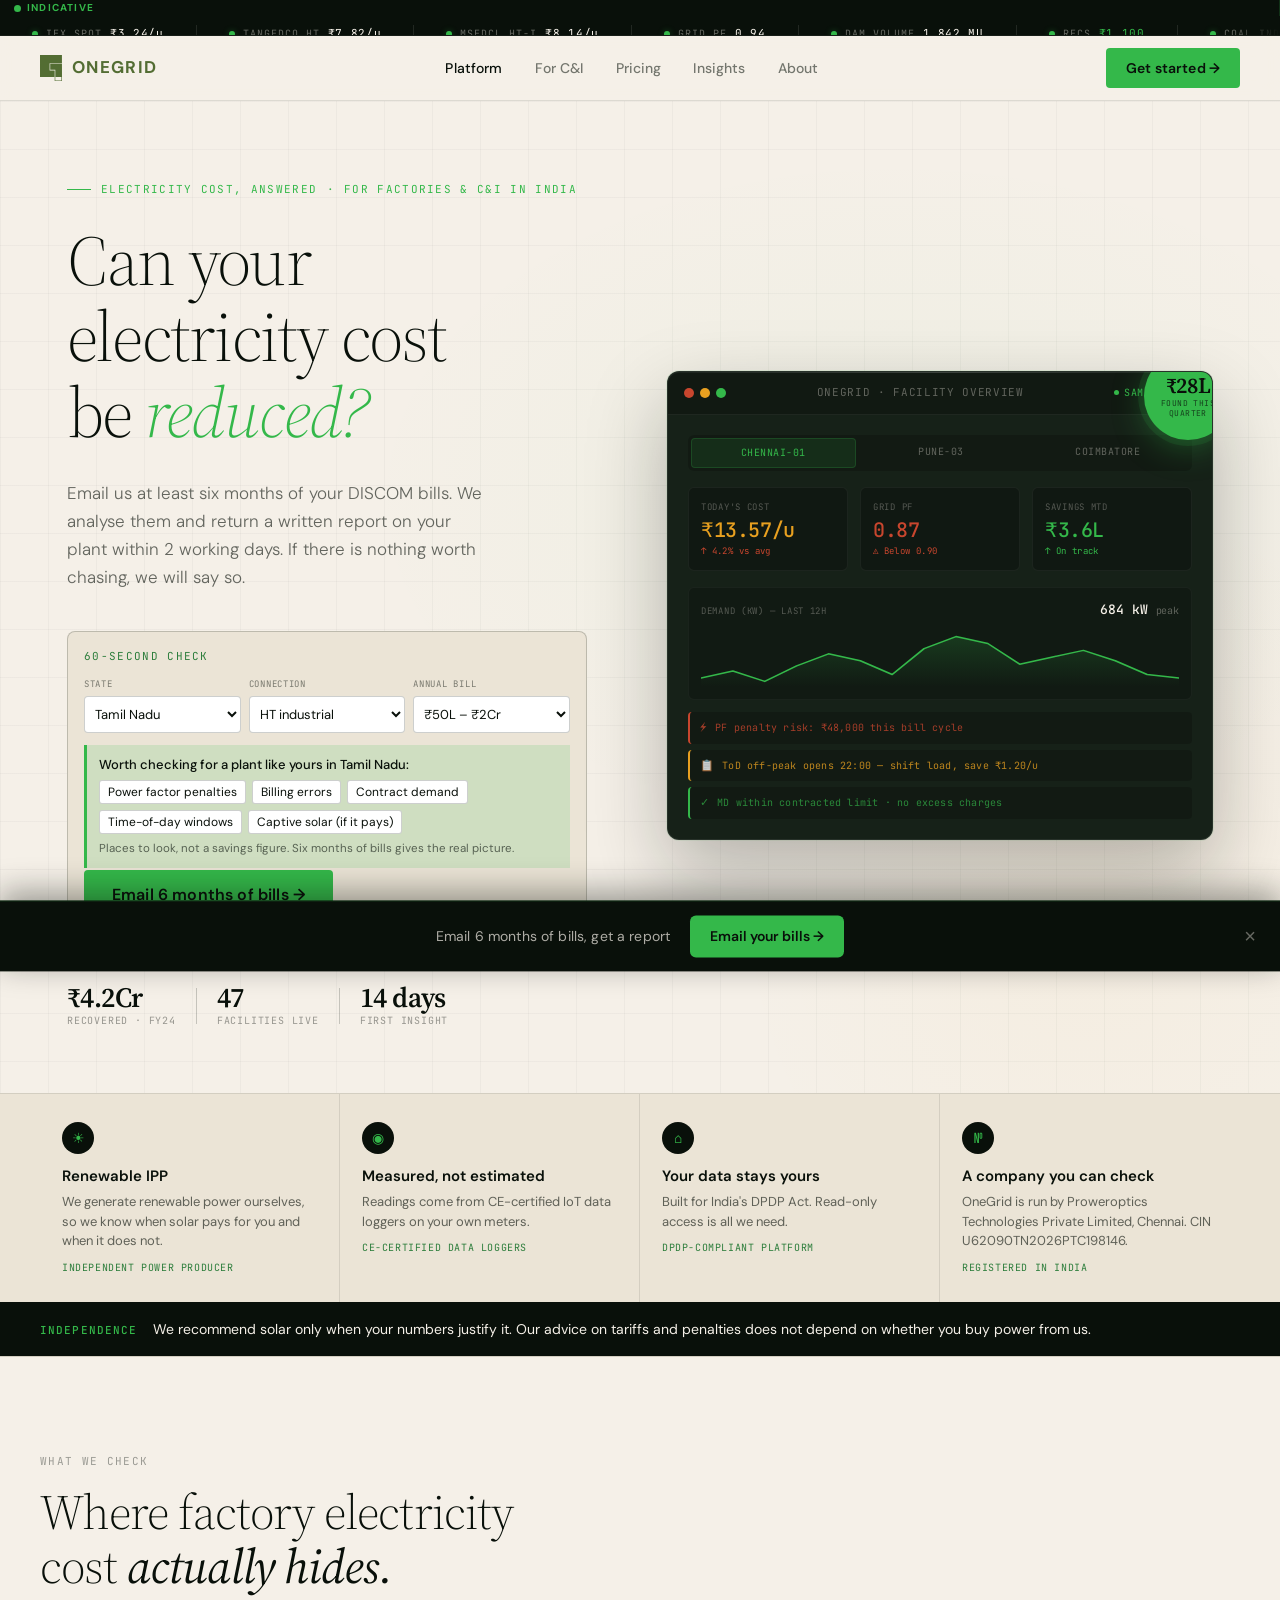
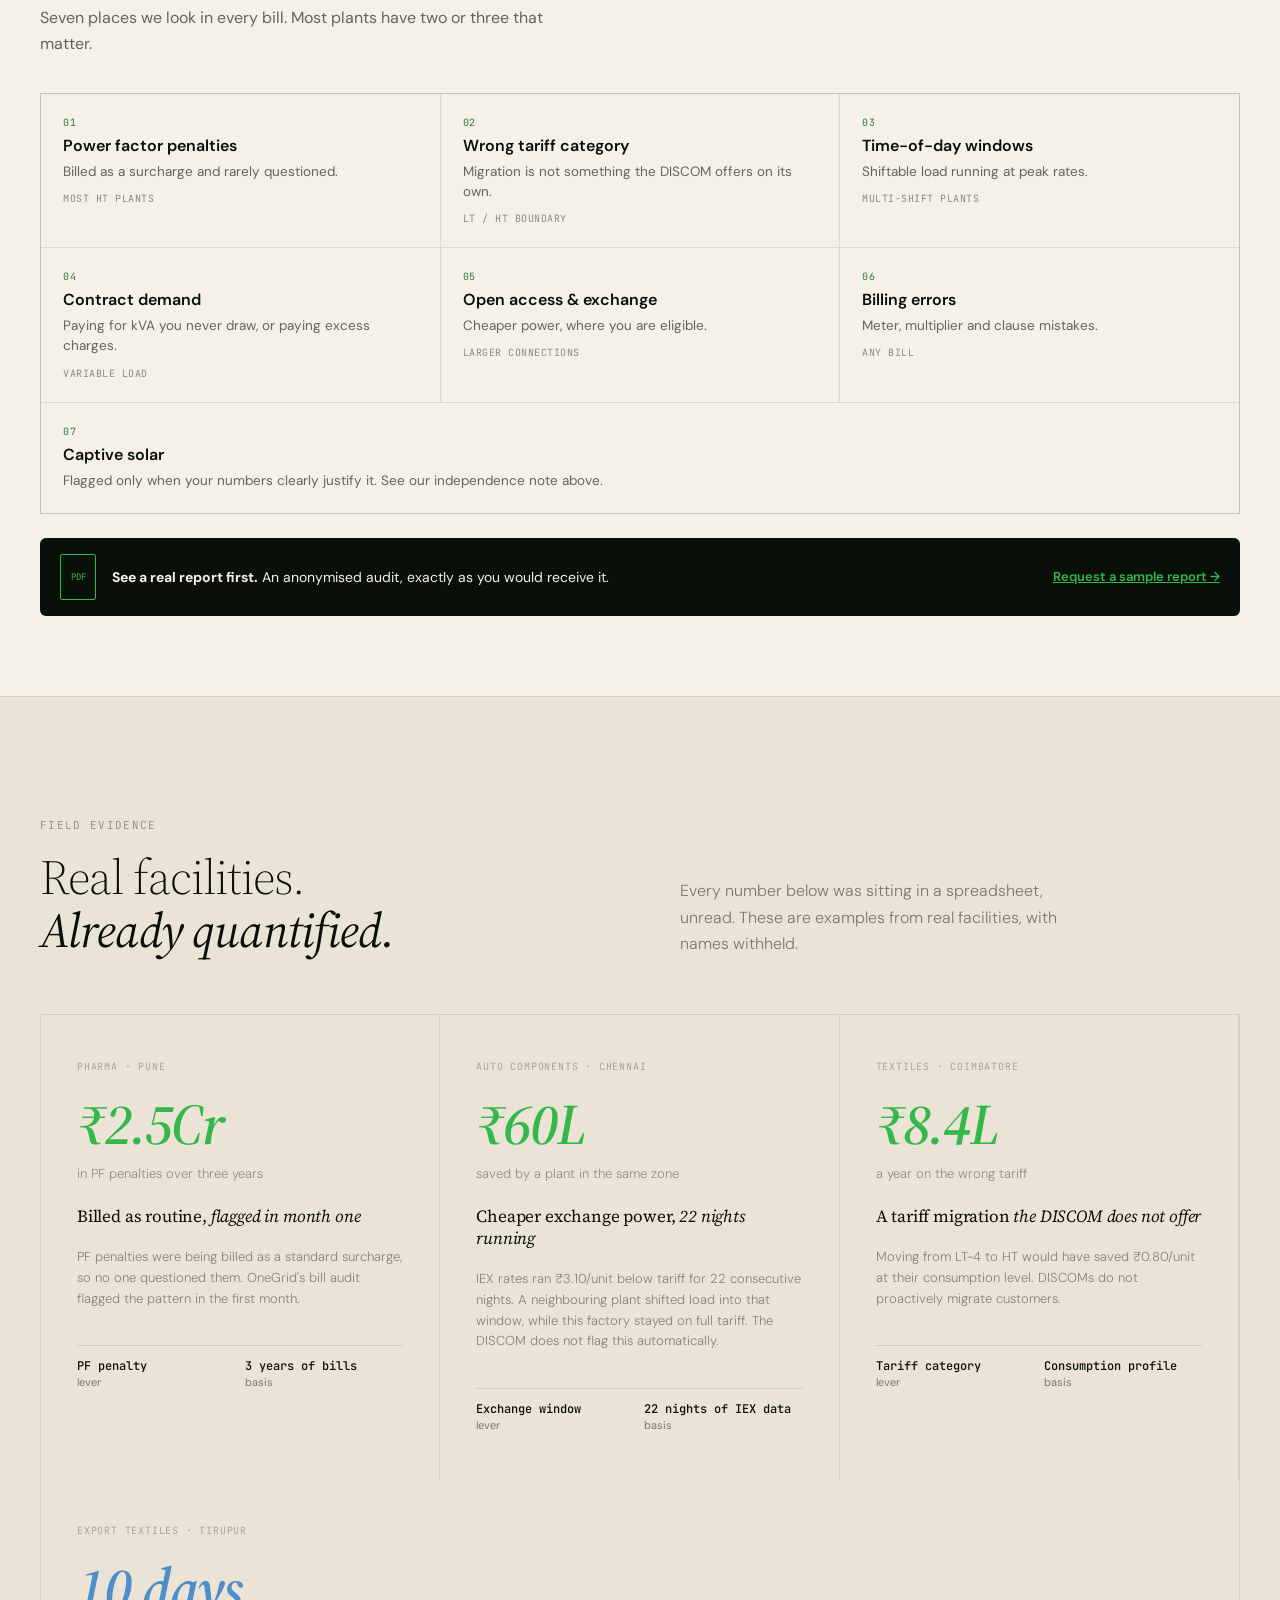
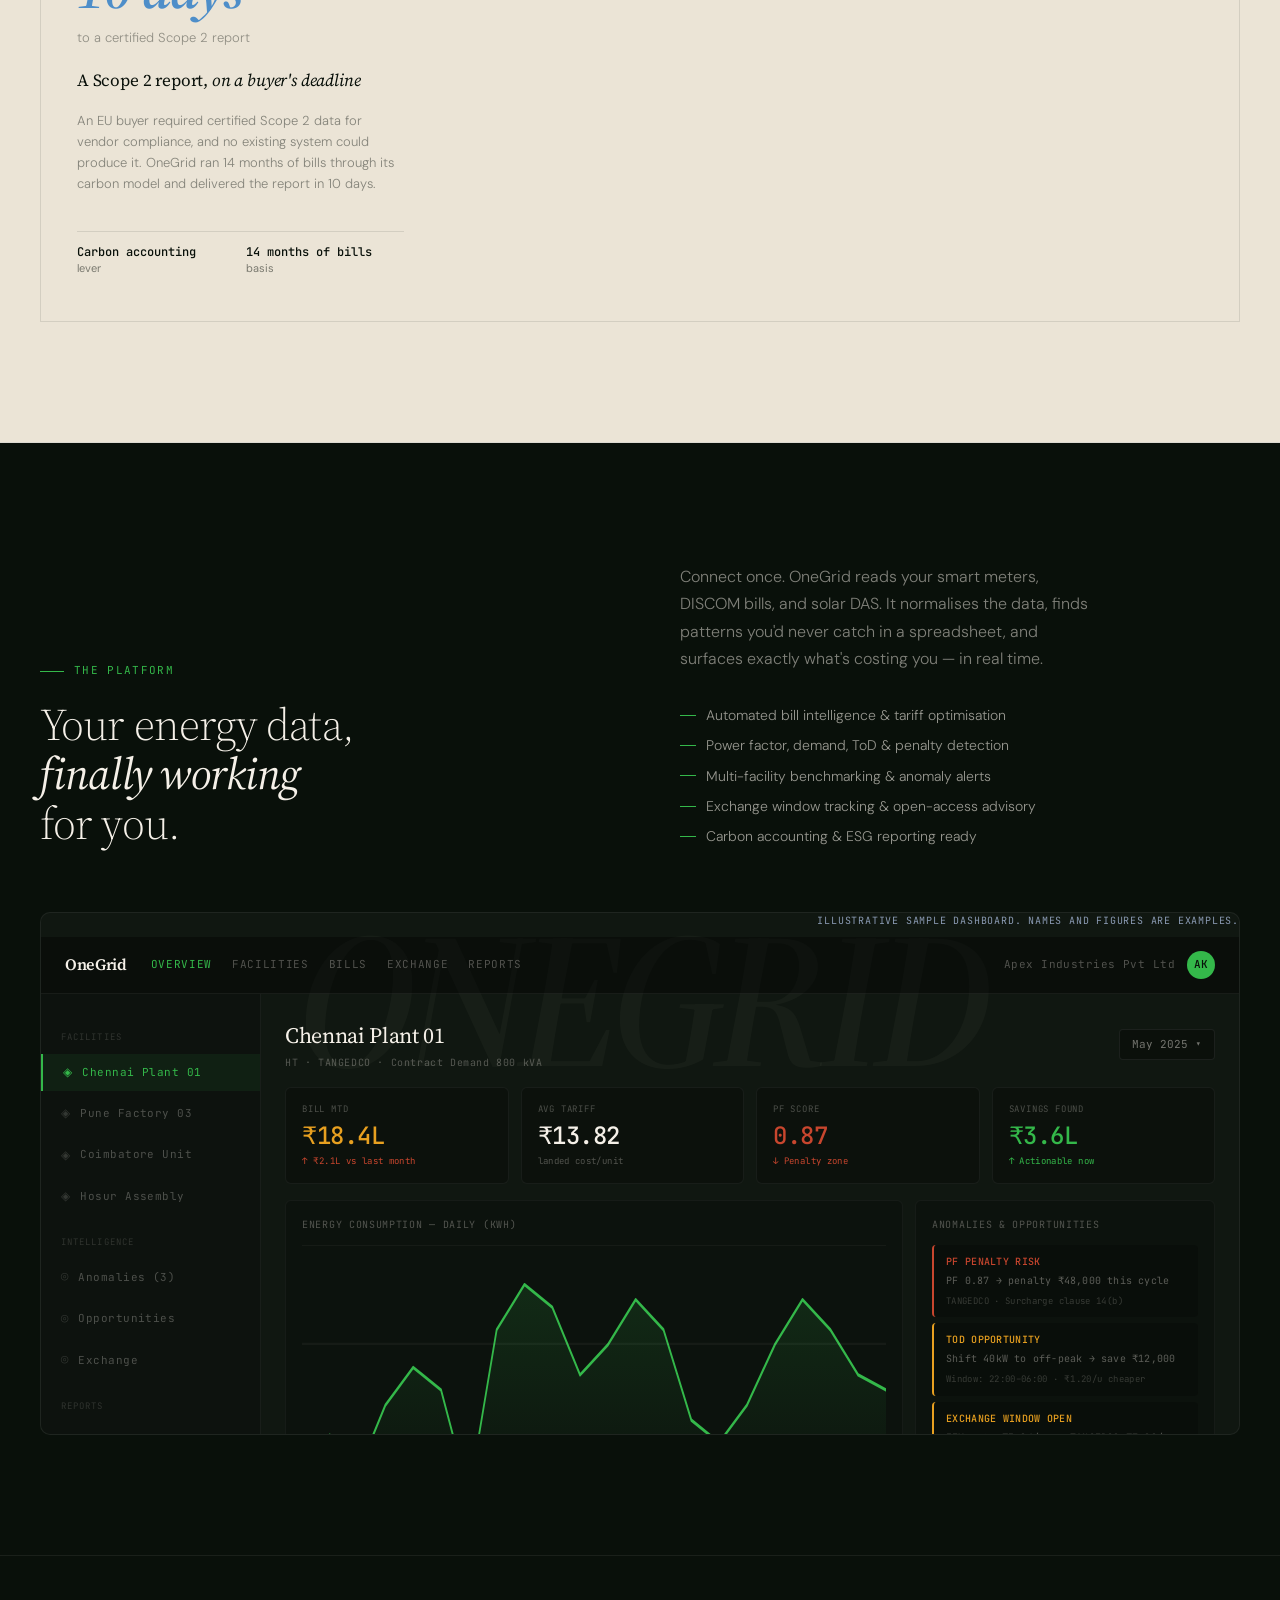
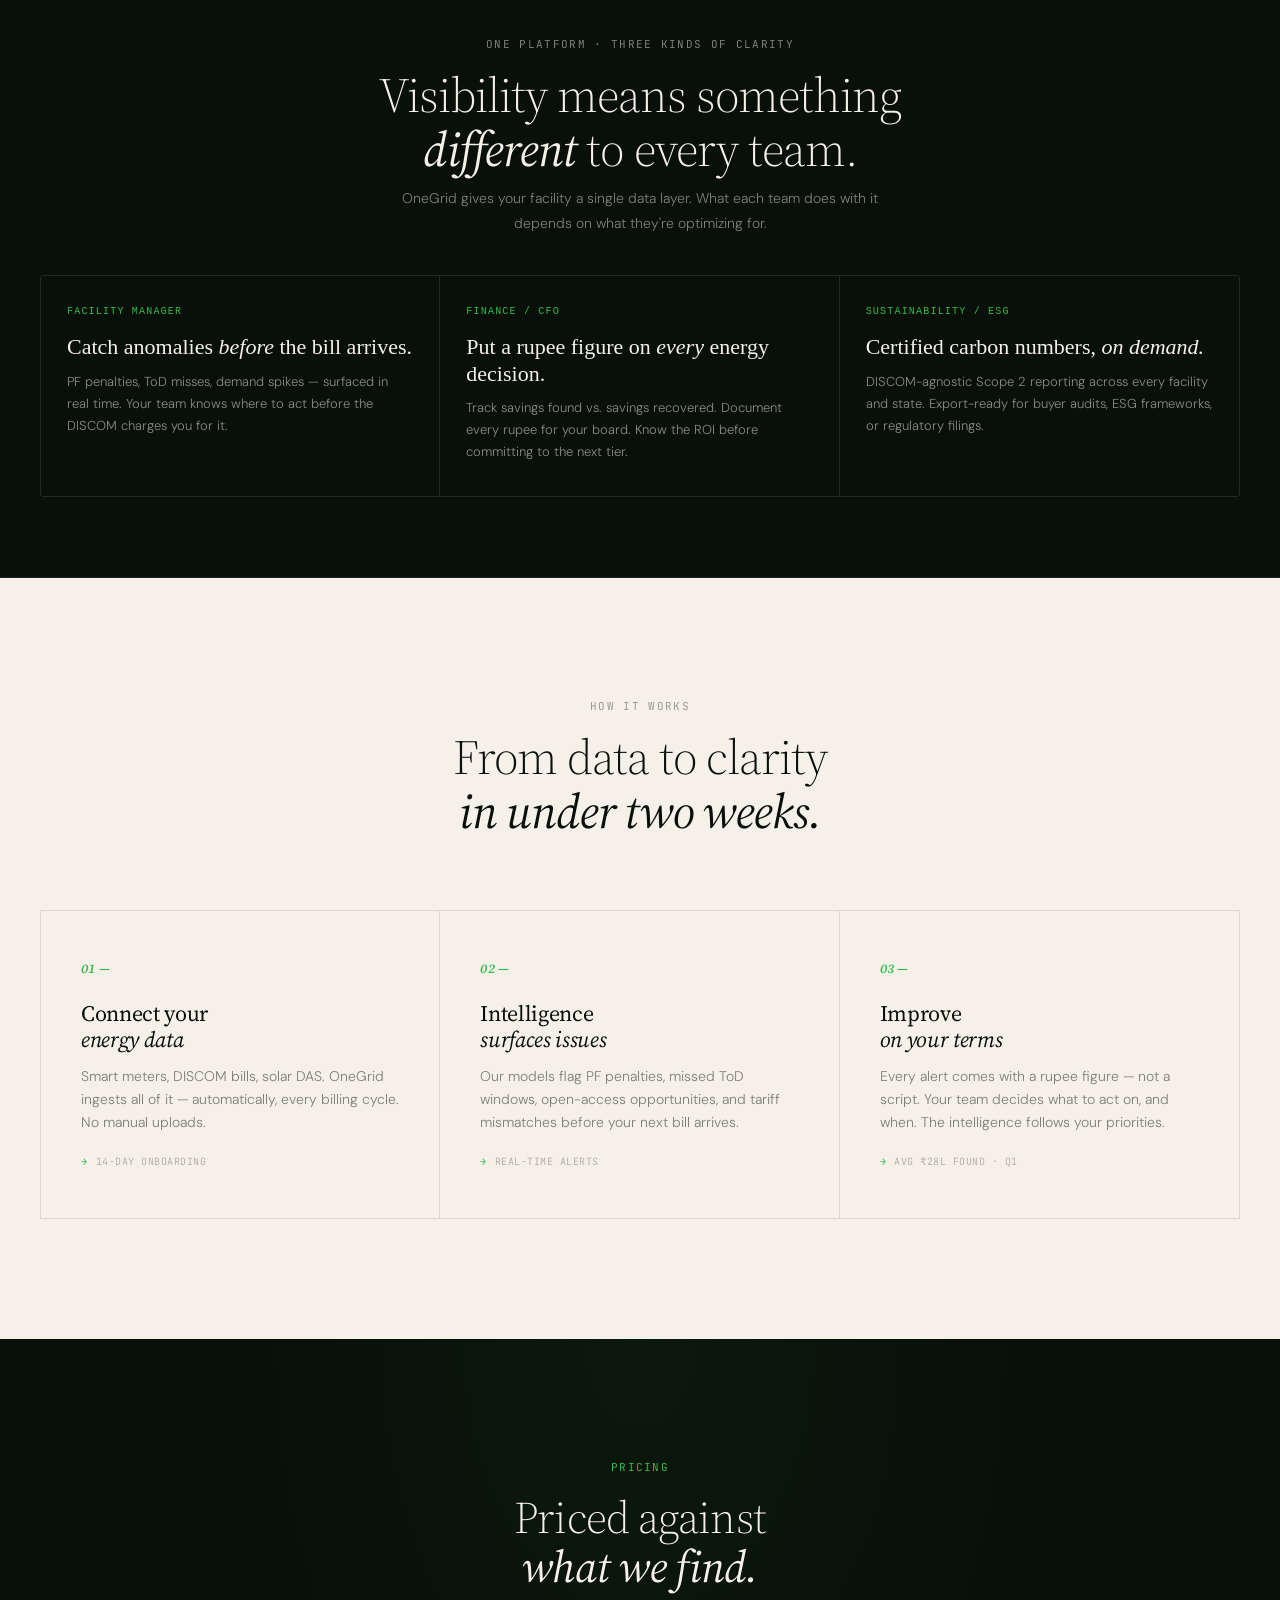
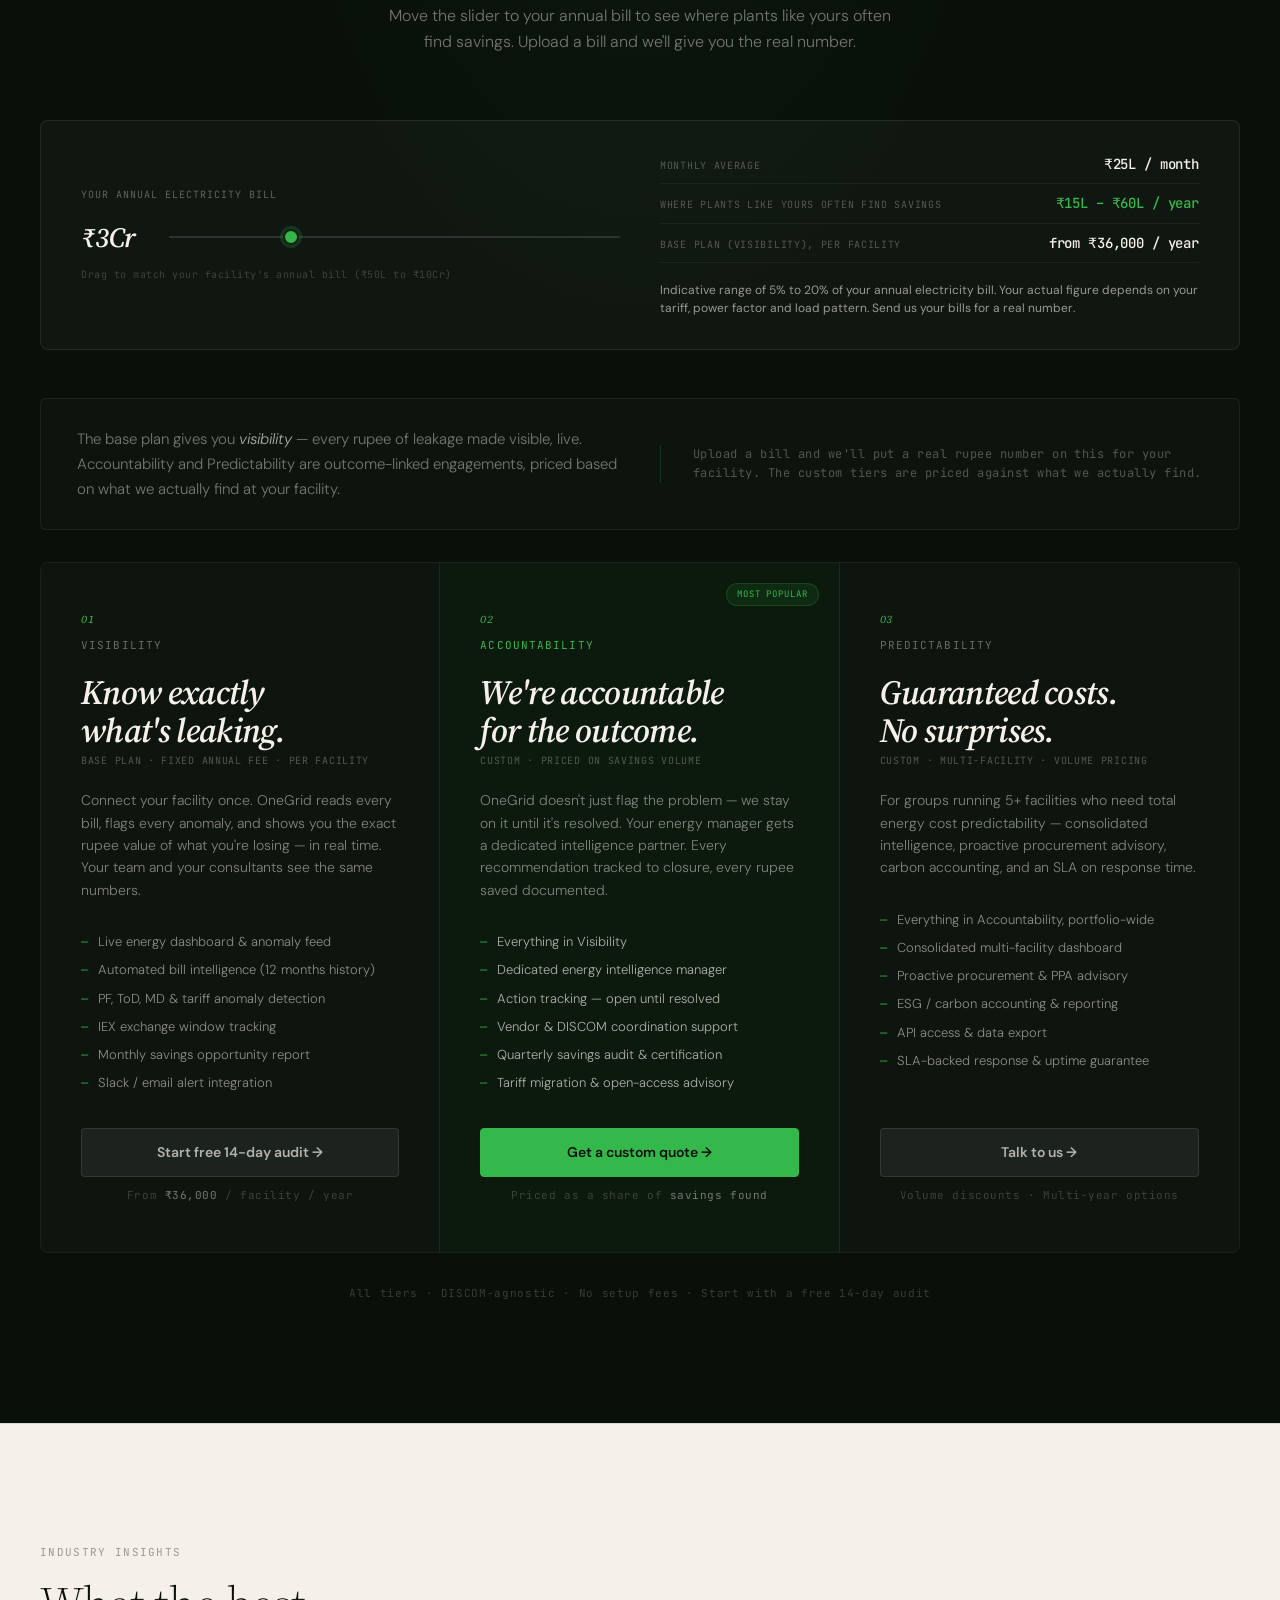
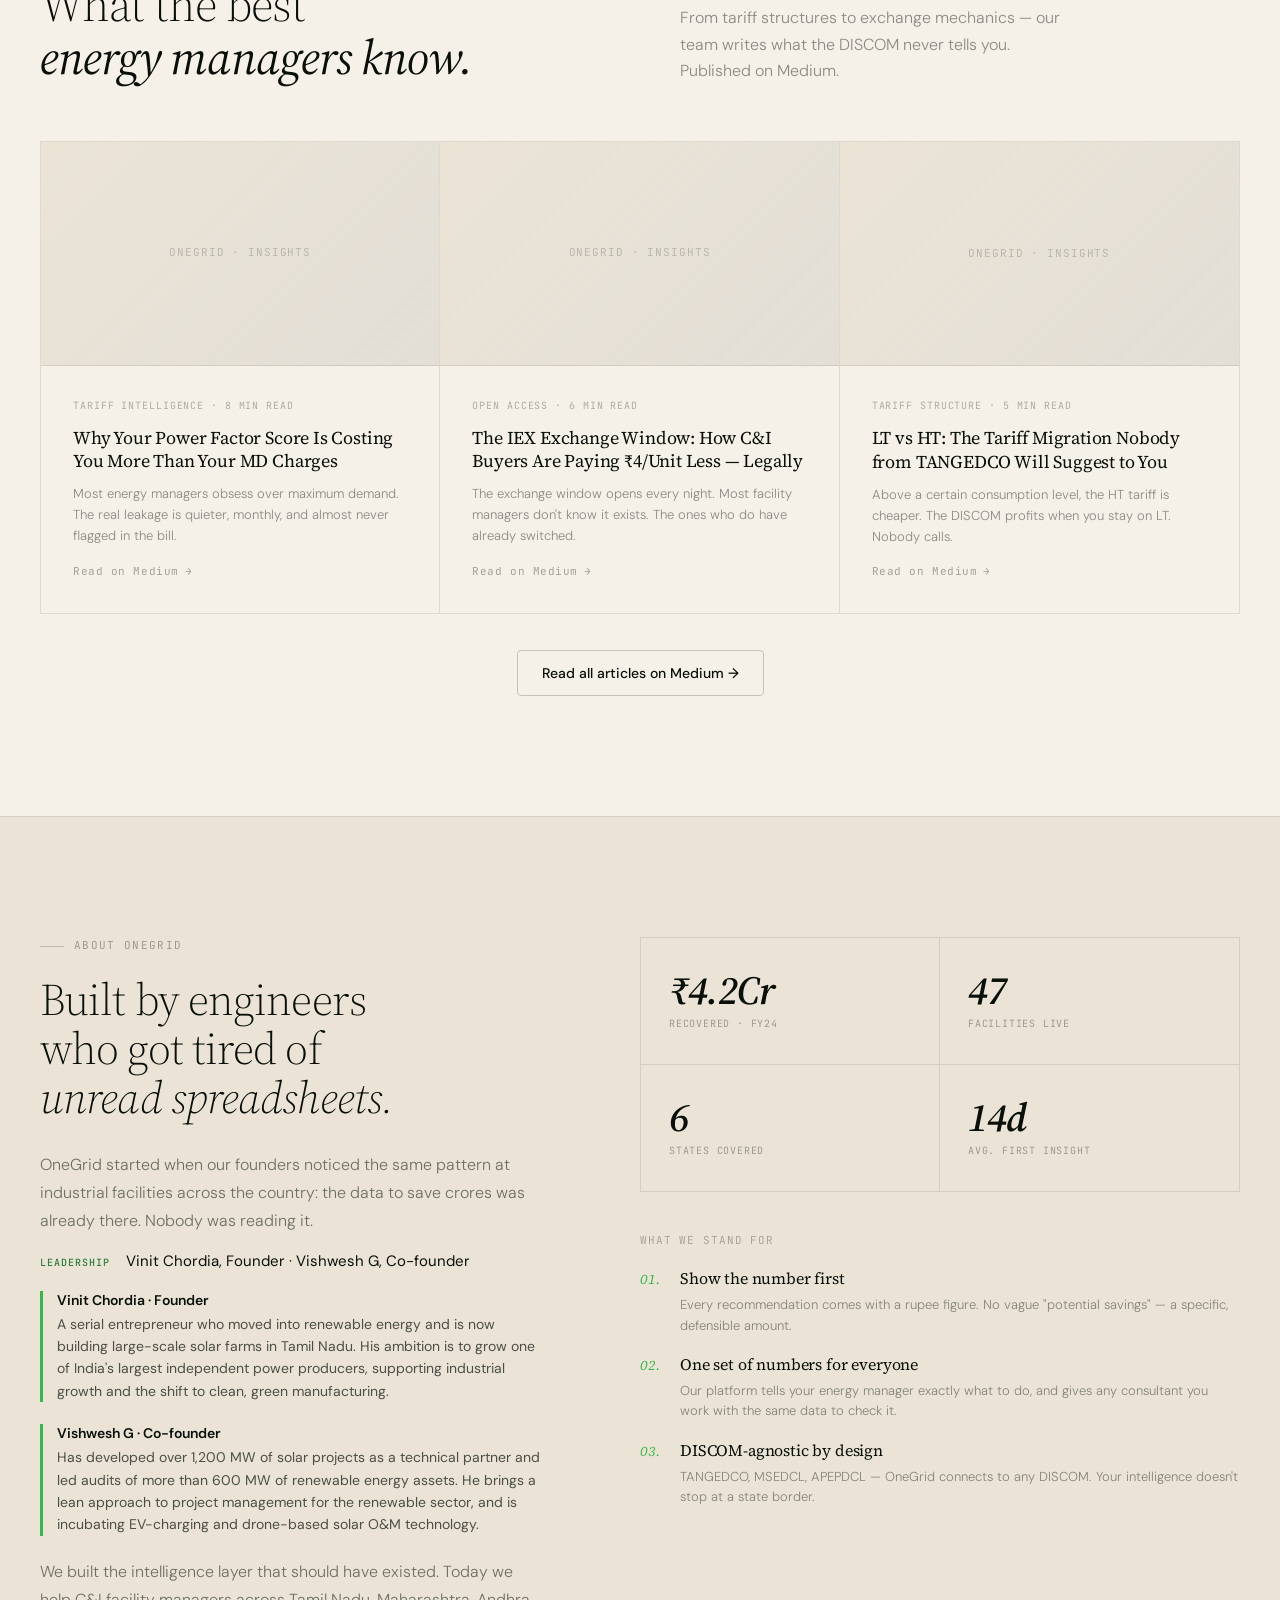
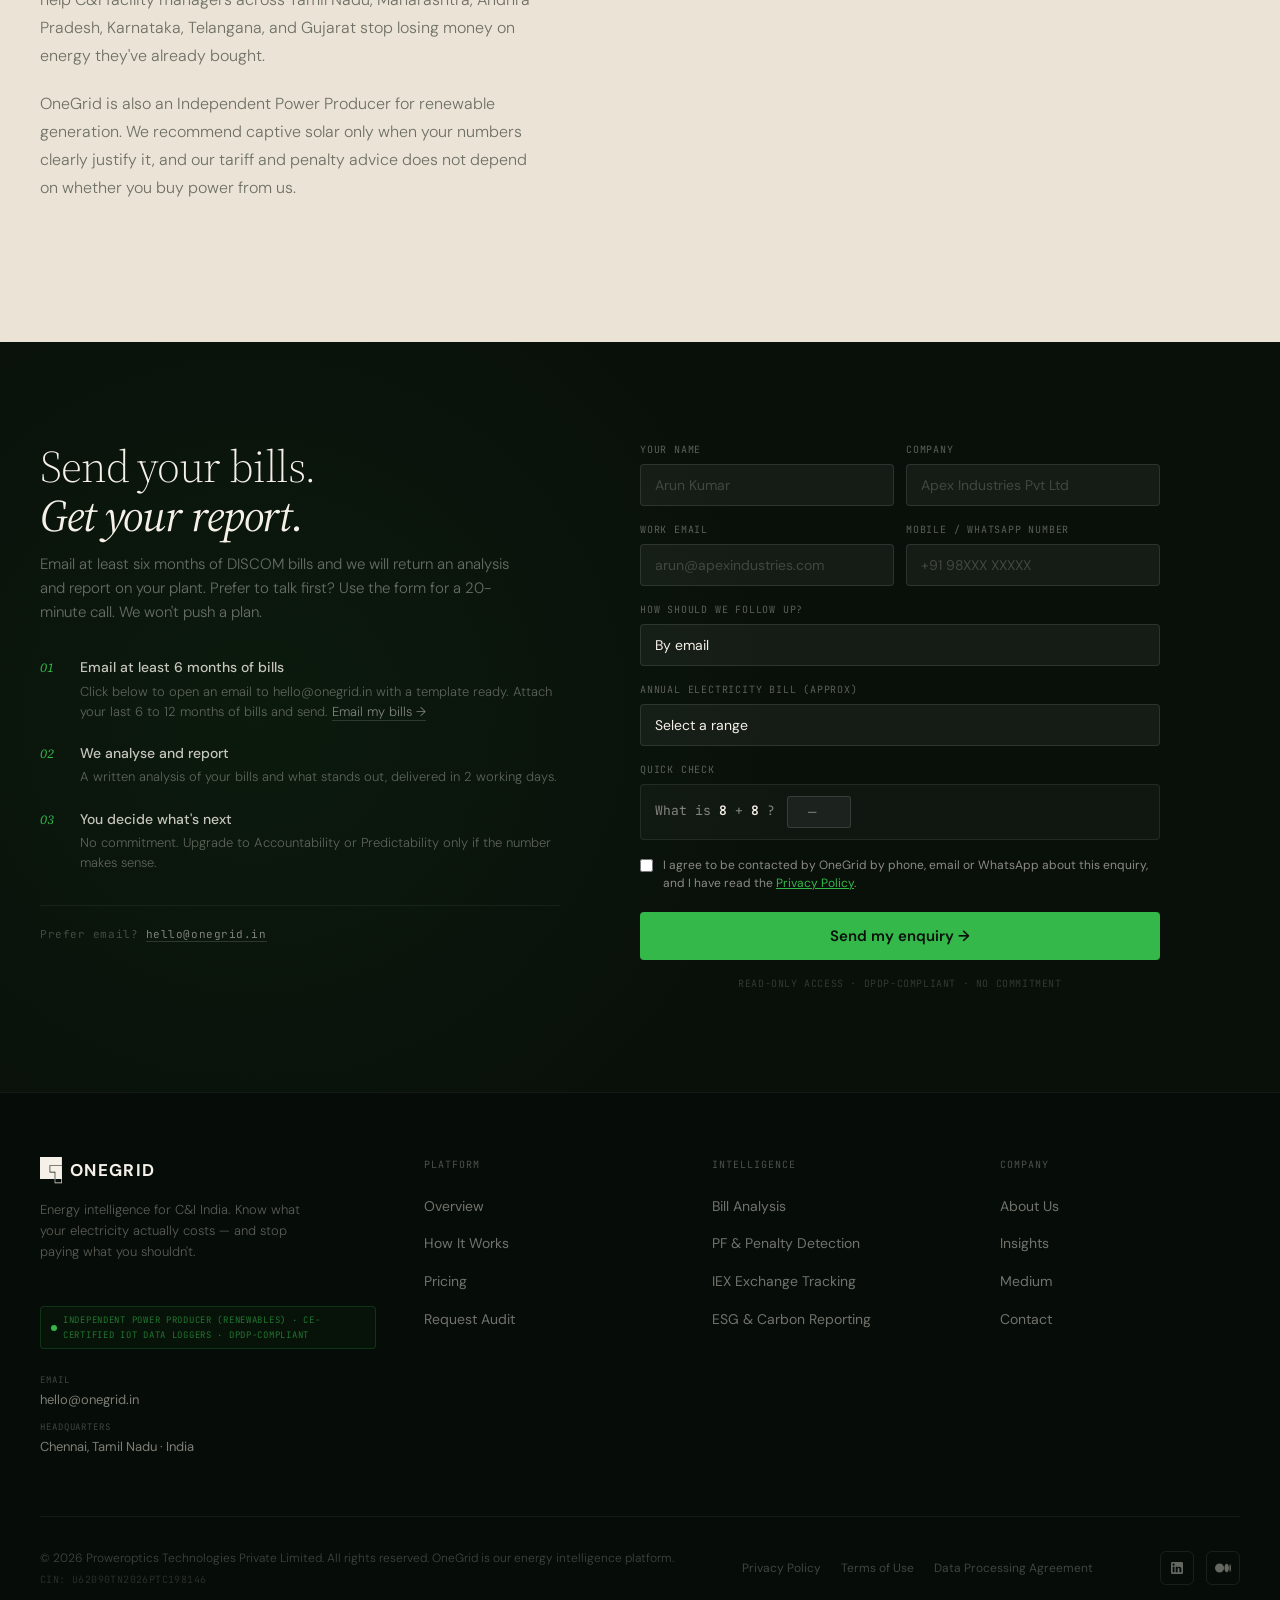
==== index.html @ cf1f1ad9 "Merge pull request #6 from vinit2776/fix/site-qa QA fixes: Insights feed tracking pixel and escaping" ====
<!DOCTYPE html>
<html lang="en">
<head>
<meta charset="UTF-8">
<meta name="viewport" content="width=device-width, initial-scale=1.0">
<title>OneGrid — Energy Intelligence for Factories & C&I in India</title>
<meta name="description" content="Find hidden power factor penalties, tariff mismatches and exchange savings in your factory's electricity bills. OneGrid shows the rupee value in real time. Start a free 14-day audit.">
<meta name="robots" content="index, follow, max-image-preview:large">
<meta name="theme-color" content="#09100A">
<link rel="canonical" href="https://onegrid.in/">
<link rel="icon" href="/favicon.svg" type="image/svg+xml">
<link rel="icon" href="/favicon.ico" sizes="any">
<link rel="apple-touch-icon" href="/apple-touch-icon.png">
<meta property="og:type" content="website">
<meta property="og:site_name" content="OneGrid">
<meta property="og:locale" content="en_IN">
<meta property="og:url" content="https://onegrid.in/">
<meta property="og:title" content="See what your energy actually costs | OneGrid">
<meta property="og:description" content="Energy intelligence for C&I India: penalties, tariffs, exchange windows and carbon, shown in rupees. Free 14-day audit.">
<meta property="og:image" content="https://onegrid.in/og-image.png">
<meta property="og:image:width" content="1200">
<meta property="og:image:height" content="630">
<meta property="og:image:alt" content="OneGrid: see what your energy actually costs">
<meta name="twitter:card" content="summary_large_image">
<meta name="twitter:title" content="See what your energy actually costs | OneGrid">
<meta name="twitter:description" content="Energy intelligence for C&I India. Free 14-day audit.">
<meta name="twitter:image" content="https://onegrid.in/og-image.png">
<script type="application/ld+json">
{
  "@context": "https://schema.org",
  "@graph": [
    {
      "@type": "Organization",
      "@id": "https://onegrid.in/#org",
      "name": "OneGrid",
      "legalName": "Proweroptics Technologies Private Limited",
      "founder": [{ "@type": "Person", "name": "Vinit Chordia", "jobTitle": "Founder", "description": "Serial entrepreneur building large-scale solar farms in Tamil Nadu." }, { "@type": "Person", "name": "Vishwesh G", "jobTitle": "Co-founder", "description": "Developed over 1,200 MW of solar projects as a technical partner; led audits of more than 600 MW of renewable energy assets." }],
      "url": "https://onegrid.in/",
      "logo": "https://onegrid.in/icon-512.png",
      "email": "hello@onegrid.in",
      "address": { "@type": "PostalAddress", "addressLocality": "Chennai", "addressRegion": "Tamil Nadu", "addressCountry": "IN" },
      "areaServed": ["Tamil Nadu", "Maharashtra", "Andhra Pradesh", "Karnataka", "Telangana", "Gujarat"],
      "sameAs": ["https://linkedin.com/company/onegrid", "https://medium.com/@onegrid"]
    },
    {
      "@type": "WebSite",
      "@id": "https://onegrid.in/#website",
      "url": "https://onegrid.in/",
      "name": "OneGrid",
      "publisher": { "@id": "https://onegrid.in/#org" },
      "inLanguage": "en-IN"
    },
    {
      "@type": "Service",
      "name": "Industrial energy bill intelligence and tariff optimisation",
      "provider": { "@id": "https://onegrid.in/#org" },
      "areaServed": { "@type": "Country", "name": "India" },
      "audience": { "@type": "BusinessAudience", "name": "Commercial and industrial electricity consumers" },
      "description": "Automated DISCOM bill analysis, power factor and demand penalty detection, ToD and tariff optimisation, IEX exchange window tracking and Scope 2 carbon reporting."
    }
  ]
}
</script>
<!-- Google Analytics GA4 — G-32NS9EMXF7 -->
<script async src="https://www.googletagmanager.com/gtag/js?id=G-32NS9EMXF7"></script>
<script>
  window.dataLayer = window.dataLayer || [];
  function gtag(){dataLayer.push(arguments);}
  gtag('js', new Date());
  gtag('config', 'G-32NS9EMXF7', {
    page_title: document.title,
    page_location: window.location.href,
    send_page_view: true
  });
</script>

<link rel="preconnect" href="https://fonts.googleapis.com">
<link rel="preconnect" href="https://fonts.gstatic.com" crossorigin>
<link href="https://fonts.googleapis.com/css2?family=Source+Serif+4:ital,opsz,wght@0,8..60,300;0,8..60,400;0,8..60,600;1,8..60,300;1,8..60,400;1,8..60,600&family=DM+Sans:ital,opsz,wght@0,9..40,300;0,9..40,400;0,9..40,500;0,9..40,600;1,9..40,300&family=JetBrains+Mono:wght@300;400;500&display=swap" rel="stylesheet">
<style>
/* ─── TOKENS ─── */
:root {
  --parchment: #F5F0E8;
  --parchment-mid: #EBE4D6;
  --forest: #09100A;
  --forest-mid: #162118;
  --forest-pale: rgba(9,16,10,0.06);
  --signal: #34B84A;
  --signal-dim: rgba(52,184,74,0.15);
  --signal-glow: rgba(52,184,74,0.35);
  --amber: #E8A020;
  --ember: #C8462E;
  --slate: #8B9BB4;
  --rule: rgba(9,16,10,0.1);
  --rule-strong: rgba(9,16,10,0.2);

  --serif: 'Source Serif 4', Georgia, serif;
  --sans: 'DM Sans', system-ui, sans-serif;
  --mono: 'JetBrains Mono', 'Courier New', monospace;

  --ease-out: cubic-bezier(0.2, 0, 0, 1);
  --ease-in: cubic-bezier(0.4, 0, 1, 1);
}

/* ─── RESET ─── */
*, *::before, *::after { box-sizing: border-box; margin: 0; padding: 0; }
html { font-size: 16px; scroll-behavior: smooth; }
body {
  background: var(--parchment);
  color: var(--forest);
  font-family: var(--sans);
  font-weight: 400;
  line-height: 1.6;
  -webkit-font-smoothing: antialiased;
}

/* ─── TICKER STRIP ─── */
.ticker {
  background: var(--forest);
  color: var(--parchment);
  height: 36px;
  overflow: hidden;
  position: relative;
  border-bottom: 1px solid rgba(255,255,255,0.06);
}
.ticker__track {
  display: flex;
  align-items: center;
  height: 100%;
  gap: 0;
  white-space: nowrap;
  animation: tickerScroll 38s linear infinite;
}
.ticker__item {
  display: inline-flex;
  align-items: center;
  gap: 8px;
  font-family: var(--mono);
  font-size: 11px;
  font-weight: 400;
  letter-spacing: 0.06em;
  padding: 0 32px;
  border-right: 1px solid rgba(255,255,255,0.1);
  color: rgba(245,240,232,0.7);
}
.ticker__label { color: rgba(245,240,232,0.4); text-transform: uppercase; font-size: 10px; letter-spacing: 0.1em; }
.ticker__val { color: var(--parchment); }
.ticker__val.up { color: var(--signal); }
.ticker__val.down { color: var(--ember); }
.ticker__dot {
  width: 6px; height: 6px; border-radius: 50%;
  background: var(--signal);
  box-shadow: 0 0 6px var(--signal-glow);
  animation: pulse 2s ease-in-out infinite;
}
@keyframes tickerScroll {
  0% { transform: translateX(0); }
  100% { transform: translateX(-50%); }
}
@keyframes pulse {
  0%, 100% { opacity: 1; }
  50% { opacity: 0.3; }
}

/* ─── NAV ─── */
.nav {
  position: sticky;
  top: 0;
  z-index: 100;
  background: rgba(245,240,232,0.92);
  backdrop-filter: blur(12px);
  -webkit-backdrop-filter: blur(12px);
  border-bottom: 1px solid var(--rule);
}
.nav__inner {
  max-width: 1280px;
  margin: 0 auto;
  padding: 0 40px;
  height: 64px;
  display: flex;
  align-items: center;
  justify-content: space-between;
}
.nav__logo {
  font-family: var(--sans);
  font-size: 17px;
  font-weight: 700;
  letter-spacing: 0.08em;
  text-transform: uppercase;
  color: #536D33;
  display: flex;
  align-items: center;
  gap: 10px;
}
.nav__logo-mark {
  display: flex;
  align-items: center;
  justify-content: center;
  flex-shrink: 0;
  color: #536D33;
}
.nav__logo-mark svg { width: 22px; height: auto; }
.nav__links {
  display: flex;
  align-items: center;
  gap: 32px;
  list-style: none;
}
.nav__links a {
  font-size: 14px;
  font-weight: 500;
  color: rgba(9,16,10,0.55);
  text-decoration: none;
  letter-spacing: 0.01em;
  transition: color 0.18s;
}
.nav__links a:hover { color: var(--forest); }
.nav__links a.active { color: var(--forest); }
.nav__cta {
  display: flex;
  align-items: center;
  gap: 12px;
}
.btn-ghost {
  font-family: var(--sans);
  font-size: 14px;
  font-weight: 500;
  color: rgba(9,16,10,0.7);
  background: none;
  border: none;
  cursor: pointer;
  padding: 8px 16px;
  border-radius: 4px;
  transition: background 0.15s, color 0.15s;
  text-decoration: none;
}
.btn-ghost:hover { background: var(--forest-pale); color: var(--forest); }
.btn-primary {
  font-family: var(--sans);
  font-size: 14px;
  font-weight: 600;
  color: var(--forest);
  background: var(--signal);
  border: none;
  cursor: pointer;
  padding: 9px 20px;
  border-radius: 4px;
  letter-spacing: 0.01em;
  transition: background 0.15s, box-shadow 0.15s;
  text-decoration: none;
}
.btn-primary:hover {
  background: #3ECF58;
  box-shadow: 0 0 20px var(--signal-glow);
}
.btn-large {
  font-size: 16px;
  padding: 14px 28px;
}

/* ─── HERO ─── */
.hero {
  min-height: calc(100vh - 100px);
  display: flex;
  align-items: center;
  padding: 80px 0 64px;
  overflow: hidden;
  position: relative;
}
.hero::before {
  content: '';
  position: absolute;
  top: 0; left: 0; right: 0; bottom: 0;
  background:
    radial-gradient(ellipse 60% 50% at 70% 40%, rgba(52,184,74,0.04) 0%, transparent 70%),
    radial-gradient(ellipse 40% 60% at 85% 80%, rgba(232,160,32,0.04) 0%, transparent 70%);
  pointer-events: none;
}
/* Subtle grid texture */
.hero::after {
  content: '';
  position: absolute;
  inset: 0;
  background-image:
    linear-gradient(rgba(9,16,10,0.03) 1px, transparent 1px),
    linear-gradient(90deg, rgba(9,16,10,0.03) 1px, transparent 1px);
  background-size: 48px 48px;
  pointer-events: none;
}
.container {
  max-width: 1280px;
  margin: 0 auto;
  padding: 0 40px;
  position: relative;
  z-index: 1;
}
.hero__grid {
  display: grid;
  grid-template-columns: 1fr 1.05fr;
  gap: 80px;
  align-items: center;
}
.hero__left {}
.hero__eyebrow {
  font-family: var(--mono);
  font-size: 11px;
  font-weight: 400;
  letter-spacing: 0.12em;
  text-transform: uppercase;
  color: var(--signal);
  margin-bottom: 24px;
  display: flex;
  align-items: center;
  gap: 10px;
}
.hero__eyebrow::before {
  content: '';
  display: inline-block;
  width: 24px;
  height: 1px;
  background: var(--signal);
}
.hero__headline {
  font-family: var(--serif);
  font-size: clamp(52px, 5.5vw, 80px);
  font-weight: 300;
  line-height: 1.08;
  letter-spacing: -0.025em;
  color: var(--forest);
  margin-bottom: 28px;
}
.hero__headline em {
  font-style: italic;
  font-weight: 400;
}
.hero__headline .signal {
  color: var(--signal);
  font-style: italic;
  position: relative;
}
.hero__sub {
  font-family: var(--sans);
  font-size: 17px;
  font-weight: 300;
  line-height: 1.65;
  color: rgba(9,16,10,0.62);
  max-width: 420px;
  margin-bottom: 40px;
}
.hero__actions {
  display: flex;
  align-items: center;
  gap: 16px;
  margin-bottom: 52px;
}
.hero__proof {
  display: flex;
  align-items: center;
  gap: 20px;
}
.hero__proof-item {
  display: flex;
  flex-direction: column;
  gap: 2px;
}
.hero__proof-val {
  font-family: var(--serif);
  font-size: 28px;
  font-weight: 600;
  line-height: 1;
  letter-spacing: -0.02em;
  color: var(--forest);
}
.hero__proof-label {
  font-family: var(--mono);
  font-size: 10px;
  letter-spacing: 0.08em;
  text-transform: uppercase;
  color: rgba(9,16,10,0.4);
}
.hero__proof-sep {
  width: 1px;
  height: 36px;
  background: var(--rule-strong);
}

/* ─── PRODUCT WIDGET ─── */
.hero__right {
  position: relative;
  perspective: 1200px;
  perspective-origin: 50% 30%;
}
.product-widget {
  background: var(--forest-mid);
  border: 1px solid rgba(255,255,255,0.08);
  border-radius: 12px;
  overflow: hidden;
  box-shadow:
    0 32px 80px rgba(9,16,10,0.28),
    0 0 0 1px rgba(52,184,74,0.08),
    inset 0 1px 0 rgba(255,255,255,0.06);
  position: relative;
}
/* Reflection glare */
.product-widget::before {
  content: '';
  position: absolute;
  top: 0; left: 0; right: 0;
  height: 1px;
  background: linear-gradient(90deg, transparent, rgba(255,255,255,0.15), transparent);
}
.widget__chrome {
  display: flex;
  align-items: center;
  justify-content: space-between;
  padding: 12px 16px;
  background: rgba(0,0,0,0.25);
  border-bottom: 1px solid rgba(255,255,255,0.06);
}
.widget__dots {
  display: flex;
  gap: 6px;
}
.widget__dot {
  width: 10px; height: 10px;
  border-radius: 50%;
  background: rgba(255,255,255,0.1);
}
.widget__dot:first-child { background: var(--ember); }
.widget__dot:nth-child(2) { background: var(--amber); }
.widget__dot:nth-child(3) { background: var(--signal); }
.widget__title {
  font-family: var(--mono);
  font-size: 11px;
  color: rgba(245,240,232,0.35);
  letter-spacing: 0.06em;
}
.widget__status {
  display: flex;
  align-items: center;
  gap: 5px;
  font-family: var(--mono);
  font-size: 10px;
  color: var(--signal);
  letter-spacing: 0.05em;
}
.widget__status::before {
  content: '';
  width: 5px; height: 5px;
  border-radius: 50%;
  background: var(--signal);
  animation: pulse 2s ease-in-out infinite;
}
.widget__body {
  padding: 20px;
}
/* Facility selector tabs */
.widget__tabs {
  display: flex;
  gap: 4px;
  margin-bottom: 16px;
  background: rgba(0,0,0,0.2);
  border-radius: 6px;
  padding: 3px;
}
.widget__tab {
  flex: 1;
  font-family: var(--mono);
  font-size: 10px;
  letter-spacing: 0.05em;
  text-transform: uppercase;
  color: rgba(245,240,232,0.35);
  padding: 6px 8px;
  text-align: center;
  border-radius: 4px;
  cursor: pointer;
  transition: all 0.15s;
}
.widget__tab.active {
  background: rgba(52,184,74,0.12);
  color: var(--signal);
  border: 1px solid rgba(52,184,74,0.2);
}
/* KPI row */
.widget__kpis {
  display: grid;
  grid-template-columns: repeat(3, 1fr);
  gap: 12px;
  margin-bottom: 16px;
}
.widget__kpi {
  background: rgba(0,0,0,0.25);
  border: 1px solid rgba(255,255,255,0.05);
  border-radius: 6px;
  padding: 12px;
}
.widget__kpi-label {
  font-family: var(--mono);
  font-size: 9px;
  letter-spacing: 0.08em;
  text-transform: uppercase;
  color: rgba(245,240,232,0.3);
  margin-bottom: 6px;
}
.widget__kpi-val {
  font-family: var(--mono);
  font-size: 20px;
  font-weight: 500;
  color: var(--parchment);
  line-height: 1;
  letter-spacing: -0.02em;
}
.widget__kpi-val.red { color: var(--ember); }
.widget__kpi-val.amber { color: var(--amber); }
.widget__kpi-val.green { color: var(--signal); }
.widget__kpi-delta {
  font-family: var(--mono);
  font-size: 9px;
  margin-top: 4px;
  letter-spacing: 0.04em;
}
.widget__kpi-delta.pos { color: var(--signal); }
.widget__kpi-delta.neg { color: var(--ember); }
/* Mini chart area */
.widget__chart-wrap {
  background: rgba(0,0,0,0.2);
  border: 1px solid rgba(255,255,255,0.04);
  border-radius: 6px;
  padding: 12px;
  margin-bottom: 12px;
}
.widget__chart-header {
  display: flex;
  align-items: center;
  justify-content: space-between;
  margin-bottom: 10px;
}
.widget__chart-label {
  font-family: var(--mono);
  font-size: 9px;
  letter-spacing: 0.08em;
  text-transform: uppercase;
  color: rgba(245,240,232,0.3);
}
.widget__chart-val {
  font-family: var(--mono);
  font-size: 13px;
  font-weight: 500;
  color: var(--parchment);
  letter-spacing: -0.01em;
}
.widget__chart-val span {
  font-size: 10px;
  color: rgba(245,240,232,0.35);
  font-weight: 400;
}
/* SVG chart */
.chart-svg { width: 100%; height: 56px; display: block; }

/* Alert row */
.widget__alerts {
  display: flex;
  flex-direction: column;
  gap: 6px;
}
.widget__alert {
  display: flex;
  align-items: center;
  gap: 8px;
  font-family: var(--mono);
  font-size: 10px;
  color: rgba(245,240,232,0.55);
  padding: 7px 10px;
  border-radius: 4px;
  background: rgba(0,0,0,0.2);
  border-left: 2px solid transparent;
  letter-spacing: 0.02em;
}
.widget__alert.warn { border-color: var(--amber); color: rgba(232,160,32,0.8); }
.widget__alert.crit { border-color: var(--ember); color: rgba(200,70,46,0.8); }
.widget__alert.ok { border-color: var(--signal); color: rgba(52,184,74,0.7); }
.widget__alert-ico { font-size: 11px; }

/* Floating savings badge */
.widget__badge {
  position: absolute;
  top: -20px;
  right: -20px;
  background: var(--signal);
  color: var(--forest);
  border-radius: 50%;
  width: 88px;
  height: 88px;
  display: flex;
  flex-direction: column;
  align-items: center;
  justify-content: center;
  box-shadow: 0 8px 32px var(--signal-glow), 0 0 0 6px rgba(52,184,74,0.12);
  z-index: 2;
  animation: badgeBob 3s ease-in-out infinite;
}
.widget__badge-num {
  font-family: var(--serif);
  font-size: 22px;
  font-weight: 600;
  line-height: 1;
  letter-spacing: -0.02em;
}
.widget__badge-label {
  font-family: var(--mono);
  font-size: 8px;
  letter-spacing: 0.05em;
  text-transform: uppercase;
  opacity: 0.7;
  margin-top: 2px;
  text-align: center;
  line-height: 1.3;
}
@keyframes badgeBob {
  0%, 100% { transform: translateY(0) rotate(-4deg); }
  50% { transform: translateY(-5px) rotate(-4deg); }
}

/* ─── SECTION DIVIDERS ─── */
.section-rule {
  border: none;
  border-top: 1px solid var(--rule);
  margin: 0;
}

/* ─── PLATFORM PREVIEW SECTION ─── */
.platform-section {
  padding: 120px 0;
  background: var(--forest);
  position: relative;
  overflow: hidden;
}
.platform-section::before {
  content: 'ONEGRID';
  position: absolute;
  font-family: var(--serif);
  font-size: clamp(120px, 15vw, 220px);
  font-weight: 600;
  font-style: italic;
  letter-spacing: -0.04em;
  color: rgba(245,240,232,0.03);
  top: 50%;
  left: 50%;
  transform: translate(-50%, -50%);
  white-space: nowrap;
  pointer-events: none;
  user-select: none;
}
.platform-section .container { position: relative; z-index: 1; }
.platform__header {
  display: grid;
  grid-template-columns: 1fr 1fr;
  gap: 80px;
  align-items: end;
  margin-bottom: 64px;
}
.platform__eyebrow {
  font-family: var(--mono);
  font-size: 11px;
  letter-spacing: 0.12em;
  text-transform: uppercase;
  color: var(--signal);
  margin-bottom: 20px;
  display: flex;
  align-items: center;
  gap: 10px;
}
.platform__eyebrow::before {
  content: '';
  width: 24px; height: 1px;
  background: var(--signal);
}
.platform__headline {
  font-family: var(--serif);
  font-size: clamp(36px, 3.5vw, 54px);
  font-weight: 300;
  line-height: 1.1;
  letter-spacing: -0.02em;
  color: var(--parchment);
}
.platform__headline em {
  font-style: italic;
  font-weight: 400;
}
.platform__desc {
  font-size: 16px;
  font-weight: 300;
  line-height: 1.7;
  color: rgba(245,240,232,0.5);
  max-width: 420px;
  margin-bottom: 32px;
  align-self: end;
}
.platform__features {
  display: flex;
  flex-direction: column;
  gap: 8px;
}
.platform__feat {
  display: flex;
  align-items: center;
  gap: 10px;
  font-size: 14px;
  color: rgba(245,240,232,0.6);
  font-weight: 300;
}
.platform__feat::before {
  content: '';
  width: 16px; height: 1px;
  background: var(--signal);
  flex-shrink: 0;
}
/* Full-width dashboard mockup */
.platform__dash {
  background: rgba(255,255,255,0.03);
  border: 1px solid rgba(255,255,255,0.06);
  border-radius: 10px;
  overflow: hidden;
}
.dash__topbar {
  background: rgba(0,0,0,0.4);
  border-bottom: 1px solid rgba(255,255,255,0.06);
  padding: 14px 24px;
  display: flex;
  align-items: center;
  justify-content: space-between;
}
.dash__topbar-left {
  display: flex;
  align-items: center;
  gap: 24px;
}
.dash__wordmark {
  font-family: var(--serif);
  font-size: 16px;
  font-weight: 600;
  color: var(--parchment);
  letter-spacing: -0.02em;
}
.dash__nav-items {
  display: flex;
  gap: 20px;
}
.dash__nav-item {
  font-family: var(--mono);
  font-size: 11px;
  letter-spacing: 0.06em;
  color: rgba(245,240,232,0.3);
  text-transform: uppercase;
}
.dash__nav-item.active {
  color: var(--signal);
}
.dash__topbar-right {
  display: flex;
  align-items: center;
  gap: 12px;
}
.dash__org {
  font-family: var(--mono);
  font-size: 11px;
  color: rgba(245,240,232,0.3);
  letter-spacing: 0.04em;
}
.dash__avatar {
  width: 28px; height: 28px;
  border-radius: 50%;
  background: var(--signal);
  color: var(--forest);
  font-family: var(--mono);
  font-size: 11px;
  font-weight: 500;
  display: flex;
  align-items: center;
  justify-content: center;
}
.dash__body {
  display: grid;
  grid-template-columns: 220px 1fr;
  height: 440px;
}
.dash__sidebar {
  background: rgba(0,0,0,0.2);
  border-right: 1px solid rgba(255,255,255,0.05);
  padding: 20px 0;
  display: flex;
  flex-direction: column;
  gap: 4px;
}
.dash__sidebar-item {
  display: flex;
  align-items: center;
  gap: 10px;
  padding: 9px 20px;
  font-family: var(--mono);
  font-size: 11px;
  letter-spacing: 0.04em;
  color: rgba(245,240,232,0.28);
  cursor: pointer;
  transition: all 0.15s;
}
.dash__sidebar-item.active {
  background: rgba(52,184,74,0.08);
  color: var(--signal);
  border-left: 2px solid var(--signal);
}
.dash__sidebar-icon {
  font-size: 12px;
  opacity: 0.6;
}
.dash__sidebar-item.active .dash__sidebar-icon { opacity: 1; }
.dash__sidebar-section {
  font-family: var(--mono);
  font-size: 9px;
  letter-spacing: 0.12em;
  text-transform: uppercase;
  color: rgba(245,240,232,0.15);
  padding: 16px 20px 6px;
}
.dash__main {
  padding: 24px;
  display: flex;
  flex-direction: column;
  gap: 16px;
  overflow: hidden;
}
.dash__main-header {
  display: flex;
  align-items: center;
  justify-content: space-between;
}
.dash__main-title {
  font-family: var(--serif);
  font-size: 22px;
  font-weight: 400;
  color: var(--parchment);
  letter-spacing: -0.015em;
}
.dash__main-sub {
  font-family: var(--mono);
  font-size: 10px;
  letter-spacing: 0.06em;
  color: rgba(245,240,232,0.3);
  margin-top: 2px;
}
.dash__date-range {
  display: flex;
  align-items: center;
  gap: 6px;
  background: rgba(0,0,0,0.3);
  border: 1px solid rgba(255,255,255,0.07);
  border-radius: 4px;
  padding: 6px 12px;
  font-family: var(--mono);
  font-size: 11px;
  color: rgba(245,240,232,0.45);
}
.dash__kpi-row {
  display: grid;
  grid-template-columns: repeat(4, 1fr);
  gap: 12px;
}
.dash__kpi-card {
  background: rgba(0,0,0,0.25);
  border: 1px solid rgba(255,255,255,0.05);
  border-radius: 6px;
  padding: 14px 16px;
}
.dash__kpi-label {
  font-family: var(--mono);
  font-size: 9px;
  letter-spacing: 0.09em;
  text-transform: uppercase;
  color: rgba(245,240,232,0.28);
  margin-bottom: 8px;
}
.dash__kpi-value {
  font-family: var(--mono);
  font-size: 24px;
  font-weight: 500;
  color: var(--parchment);
  letter-spacing: -0.02em;
  line-height: 1;
}
.dash__kpi-value.green { color: var(--signal); }
.dash__kpi-value.red { color: var(--ember); }
.dash__kpi-value.amber { color: var(--amber); }
.dash__kpi-change {
  font-family: var(--mono);
  font-size: 9px;
  margin-top: 6px;
  color: rgba(245,240,232,0.3);
  letter-spacing: 0.04em;
}
.dash__kpi-change.pos { color: var(--signal); }
.dash__kpi-change.neg { color: var(--ember); }
.dash__chart-row {
  display: grid;
  grid-template-columns: 1fr 300px;
  gap: 12px;
  flex: 1;
  min-height: 0;
}
.dash__chart-card {
  background: rgba(0,0,0,0.2);
  border: 1px solid rgba(255,255,255,0.04);
  border-radius: 6px;
  padding: 16px;
  display: flex;
  flex-direction: column;
}
.dash__chart-title {
  font-family: var(--mono);
  font-size: 10px;
  letter-spacing: 0.07em;
  text-transform: uppercase;
  color: rgba(245,240,232,0.3);
  margin-bottom: 12px;
}
.dash__chart-area {
  flex: 1;
  min-height: 120px;
  position: relative;
}
.big-chart { width: 100%; height: 100%; }
.dash__anomaly-list {
  display: flex;
  flex-direction: column;
  gap: 6px;
  flex: 1;
}
.dash__anomaly {
  padding: 9px 12px;
  background: rgba(0,0,0,0.25);
  border-radius: 4px;
  border-left: 2px solid transparent;
  display: flex;
  flex-direction: column;
  gap: 3px;
}
.dash__anomaly.critical { border-color: var(--ember); }
.dash__anomaly.warning { border-color: var(--amber); }
.dash__anomaly.info { border-color: var(--slate); }
.dash__anomaly-title {
  font-family: var(--mono);
  font-size: 10px;
  font-weight: 500;
  letter-spacing: 0.03em;
}
.dash__anomaly.critical .dash__anomaly-title { color: var(--ember); }
.dash__anomaly.warning .dash__anomaly-title { color: var(--amber); }
.dash__anomaly.info .dash__anomaly-title { color: var(--slate); }
.dash__anomaly-body {
  font-family: var(--mono);
  font-size: 10px;
  color: rgba(245,240,232,0.35);
  letter-spacing: 0.02em;
}
.dash__anomaly-meta {
  font-family: var(--mono);
  font-size: 9px;
  color: rgba(245,240,232,0.2);
  letter-spacing: 0.04em;
  margin-top: 2px;
}

/* ─── HOW IT WORKS ─── */
.how-section {
  padding: 120px 0;
  background: var(--parchment);
}
.how__header {
  text-align: center;
  margin-bottom: 72px;
}
.eyebrow {
  font-family: var(--mono);
  font-size: 11px;
  letter-spacing: 0.12em;
  text-transform: uppercase;
  color: rgba(9,16,10,0.38);
  margin-bottom: 16px;
  display: block;
}
.section-title {
  font-family: var(--serif);
  font-size: clamp(36px, 3.8vw, 54px);
  font-weight: 300;
  line-height: 1.1;
  letter-spacing: -0.02em;
  color: var(--forest);
}
.section-title em { font-style: italic; font-weight: 400; }
.how__steps {
  display: grid;
  grid-template-columns: repeat(3, 1fr);
  gap: 0;
  border: 1px solid var(--rule);
}
.how__step {
  padding: 48px 40px;
  border-right: 1px solid var(--rule);
  position: relative;
  transition: background 0.2s;
}
.how__step:last-child { border-right: none; }
.how__step:hover { background: var(--forest-pale); }
.how__num {
  font-family: var(--serif);
  font-size: 13px;
  font-weight: 600;
  color: var(--signal);
  font-style: italic;
  margin-bottom: 20px;
  letter-spacing: 0.02em;
}
.how__step-title {
  font-family: var(--serif);
  font-size: 22px;
  font-weight: 400;
  line-height: 1.2;
  letter-spacing: -0.015em;
  color: var(--forest);
  margin-bottom: 12px;
}
.how__step-title em { font-style: italic; }
.how__step-body {
  font-size: 14px;
  font-weight: 300;
  line-height: 1.65;
  color: rgba(9,16,10,0.5);
}
.how__step-detail {
  margin-top: 20px;
  font-family: var(--mono);
  font-size: 10px;
  letter-spacing: 0.05em;
  color: rgba(9,16,10,0.28);
  text-transform: uppercase;
  display: flex;
  align-items: center;
  gap: 8px;
}
.how__step-detail::before { content: '→'; color: var(--signal); }

/* ─── PROOF / CASES ─── */
.cases-section {
  padding: 120px 0;
  background: var(--parchment-mid);
  border-top: 1px solid var(--rule);
}
.cases__header {
  display: grid;
  grid-template-columns: 1fr 1fr;
  gap: 80px;
  align-items: end;
  margin-bottom: 56px;
}
.cases__lede {
  font-size: 16px;
  font-weight: 300;
  line-height: 1.65;
  color: rgba(9,16,10,0.5);
  max-width: 400px;
  align-self: end;
}
.cases__grid {
  display: grid;
  grid-template-columns: repeat(3, 1fr);
  border: 1px solid var(--rule);
}
.case-card {
  padding: 44px 36px;
  border-right: 1px solid var(--rule);
  display: flex;
  flex-direction: column;
  gap: 20px;
  transition: background 0.2s;
}
.case-card:last-child { border-right: none; }
.case-card:hover { background: var(--forest-pale); }
.case__tag {
  font-family: var(--mono);
  font-size: 10px;
  letter-spacing: 0.08em;
  text-transform: uppercase;
  color: rgba(9,16,10,0.3);
}
.case__loss {
  font-family: var(--serif);
  font-size: clamp(40px, 4.5vw, 64px);
  font-weight: 600;
  font-style: italic;
  line-height: 1;
  letter-spacing: -0.02em;
  color: var(--signal);
}
.case__loss-label {
  font-family: var(--sans);
  font-size: 13px;
  font-weight: 300;
  color: rgba(9,16,10,0.4);
  margin-top: -8px;
}
.case__hook {
  font-family: var(--serif);
  font-size: 17px;
  font-weight: 400;
  line-height: 1.3;
  letter-spacing: -0.01em;
  color: var(--forest);
}
.case__hook em { font-style: italic; }
.case__body {
  font-size: 13px;
  font-weight: 300;
  line-height: 1.6;
  color: rgba(9,16,10,0.45);
}

/* ─── PRICING PAYBACK CALC ─── */
.pricing-calc {
  background: rgba(255,255,255,0.03);
  border: 1px solid rgba(255,255,255,0.08);
  border-radius: 8px;
  padding: 32px 40px;
  margin-bottom: 48px;
  display: grid;
  grid-template-columns: 1fr 1fr;
  gap: 40px;
  align-items: center;
}
.pricing-calc__label {
  font-family: var(--mono);
  font-size: 10px;
  letter-spacing: 0.1em;
  text-transform: uppercase;
  color: rgba(245,240,232,0.35);
  margin-bottom: 12px;
}
.pricing-calc__slider-row {
  display: flex;
  align-items: center;
  gap: 16px;
}
.pricing-calc__val {
  font-family: var(--serif);
  font-size: 28px;
  font-weight: 600;
  font-style: italic;
  color: var(--parchment);
  letter-spacing: -0.02em;
  min-width: 72px;
}
.pricing-calc__slider {
  -webkit-appearance: none;
  appearance: none;
  flex: 1;
  height: 2px;
  background: rgba(255,255,255,0.12);
  border-radius: 2px;
  outline: none;
  cursor: pointer;
}
.pricing-calc__slider::-webkit-slider-thumb {
  -webkit-appearance: none;
  width: 16px; height: 16px;
  border-radius: 50%;
  background: var(--signal);
  border: 2px solid var(--forest-mid);
  cursor: pointer;
  box-shadow: 0 0 0 3px rgba(52,184,74,0.2);
  transition: box-shadow 0.15s;
}
.pricing-calc__slider::-webkit-slider-thumb:hover {
  box-shadow: 0 0 0 6px rgba(52,184,74,0.25);
}
.pricing-calc__hint {
  font-family: var(--mono);
  font-size: 10px;
  letter-spacing: 0.05em;
  color: rgba(245,240,232,0.2);
  margin-top: 8px;
}
.pricing-calc__output {
  display: flex;
  flex-direction: column;
  gap: 8px;
}
.pricing-calc__output-row {
  display: flex;
  justify-content: space-between;
  align-items: baseline;
  padding-bottom: 8px;
  border-bottom: 1px solid rgba(255,255,255,0.05);
}
.pricing-calc__output-row:last-child { border-bottom: none; padding-bottom: 0; }
.pricing-calc__output-label {
  font-family: var(--mono);
  font-size: 10px;
  letter-spacing: 0.07em;
  text-transform: uppercase;
  color: rgba(245,240,232,0.3);
}
.pricing-calc__output-val {
  font-family: var(--mono);
  font-size: 14px;
  font-weight: 500;
  color: var(--parchment);
  letter-spacing: -0.01em;
  white-space: nowrap;
  text-align: right;
  flex: none;
  margin-left: 16px;
}
.pricing-calc__output-val.signal { color: var(--signal); }

/* ─── PRICING CARDS — PAYBACK STYLE ─── */
.pricing__payback-headline {
  font-family: var(--serif);
  font-size: 34px;
  font-weight: 600;
  font-style: italic;
  line-height: 1.1;
  letter-spacing: -0.02em;
  color: var(--parchment);
  margin-bottom: 4px;
}
.pricing__payback-sub {
  font-family: var(--mono);
  font-size: 10px;
  letter-spacing: 0.07em;
  text-transform: uppercase;
  color: rgba(245,240,232,0.3);
  margin-bottom: 20px;
}
.pricing__reveal {
  font-family: var(--mono);
  font-size: 11px;
  letter-spacing: 0.05em;
  color: rgba(245,240,232,0.2);
  margin-top: 10px;
  text-align: center;
}
.pricing__reveal strong {
  color: rgba(245,240,232,0.45);
  font-weight: 400;
}
.pricing__tier-badge {
  font-family: var(--serif);
  font-size: 11px;
  font-style: italic;
  color: var(--signal);
  margin-bottom: 8px;
  letter-spacing: 0.05em;
}
.pricing__explainer {
  display: grid;
  grid-template-columns: 1fr 1fr;
  gap: 40px;
  align-items: center;
  padding: 28px 36px;
  border: 1px solid rgba(255,255,255,0.06);
  border-radius: 6px;
  margin-bottom: 32px;
  background: rgba(255,255,255,0.02);
}
.pricing__explainer-text {
  font-size: 15px;
  font-weight: 300;
  line-height: 1.65;
  color: rgba(245,240,232,0.45);
}
.pricing__explainer-text em {
  font-style: italic;
  color: rgba(245,240,232,0.7);
}
.pricing__explainer-estimate {
  font-family: var(--mono);
  font-size: 12px;
  letter-spacing: 0.04em;
  color: rgba(245,240,232,0.3);
  line-height: 1.6;
  padding-left: 32px;
  border-left: 1px solid rgba(52,184,74,0.2);
}
.pricing__explainer-estimate strong {
  color: var(--signal);
  font-weight: 400;
}

/* ─── PRICING ─── */
.pricing-section {
  padding: 120px 0;
  background: var(--forest);
  position: relative;
  overflow: hidden;
}
.pricing-section::before {
  content: '';
  position: absolute;
  inset: 0;
  background: radial-gradient(ellipse 50% 60% at 50% 0%, rgba(52,184,74,0.05) 0%, transparent 60%);
  pointer-events: none;
}
.pricing-section .container { position: relative; z-index: 1; }
.pricing__header {
  text-align: center;
  margin-bottom: 64px;
}
.pricing__eyebrow {
  font-family: var(--mono);
  font-size: 11px;
  letter-spacing: 0.12em;
  text-transform: uppercase;
  color: var(--signal);
  margin-bottom: 16px;
  display: block;
}
.pricing__headline {
  font-family: var(--serif);
  font-size: clamp(36px, 3.5vw, 52px);
  font-weight: 300;
  line-height: 1.1;
  letter-spacing: -0.02em;
  color: var(--parchment);
}
.pricing__headline em { font-style: italic; font-weight: 400; }
.pricing__sub {
  font-size: 16px;
  font-weight: 300;
  color: rgba(245,240,232,0.45);
  margin-top: 12px;
  max-width: 520px;
  margin-left: auto;
  margin-right: auto;
  line-height: 1.65;
}
.pricing__grid {
  display: grid;
  grid-template-columns: repeat(3, 1fr);
  gap: 0;
  border: 1px solid rgba(255,255,255,0.07);
  border-radius: 8px;
  overflow: hidden;
}
.pricing__card {
  padding: 48px 40px;
  border-right: 1px solid rgba(255,255,255,0.07);
  display: flex;
  flex-direction: column;
  gap: 0;
  background: rgba(255,255,255,0.02);
  transition: background 0.2s;
}
.pricing__card:hover { background: rgba(255,255,255,0.04); }
.pricing__card:last-child { border-right: none; }
.pricing__card.featured {
  background: rgba(52,184,74,0.06);
  border-right: 1px solid rgba(52,184,74,0.15);
  position: relative;
}
.pricing__card.featured::before {
  content: 'MOST POPULAR';
  position: absolute;
  top: 20px; right: 20px;
  font-family: var(--mono);
  font-size: 9px;
  letter-spacing: 0.1em;
  color: var(--signal);
  background: rgba(52,184,74,0.1);
  border: 1px solid rgba(52,184,74,0.2);
  border-radius: 20px;
  padding: 3px 10px;
}
.pricing__tier {
  font-family: var(--mono);
  font-size: 11px;
  letter-spacing: 0.1em;
  text-transform: uppercase;
  color: rgba(245,240,232,0.4);
  margin-bottom: 20px;
}
.pricing__card.featured .pricing__tier { color: var(--signal); }
.pricing__price {
  font-family: var(--serif);
  font-size: 48px;
  font-weight: 600;
  color: var(--parchment);
  line-height: 1;
  letter-spacing: -0.025em;
  margin-bottom: 4px;
}
.pricing__price-unit {
  font-family: var(--mono);
  font-size: 11px;
  letter-spacing: 0.06em;
  color: rgba(245,240,232,0.3);
  margin-bottom: 24px;
}
.pricing__desc {
  font-size: 14px;
  font-weight: 300;
  color: rgba(245,240,232,0.5);
  line-height: 1.6;
  margin-bottom: 32px;
  min-height: 64px;
}
.pricing__features {
  list-style: none;
  display: flex;
  flex-direction: column;
  gap: 10px;
  margin-bottom: 36px;
  flex: 1;
}
.pricing__feature {
  display: flex;
  align-items: flex-start;
  gap: 10px;
  font-size: 13px;
  font-weight: 300;
  color: rgba(245,240,232,0.55);
  line-height: 1.4;
}
.pricing__feature::before {
  content: '—';
  color: var(--signal);
  flex-shrink: 0;
  font-family: var(--mono);
  font-size: 12px;
  margin-top: 1px;
}
.pricing__card.featured .pricing__feature { color: rgba(245,240,232,0.7); }
.pricing__cta {
  display: block;
  text-align: center;
  padding: 12px 20px;
  border-radius: 4px;
  font-family: var(--sans);
  font-size: 14px;
  font-weight: 600;
  text-decoration: none;
  transition: all 0.15s;
  background: rgba(255,255,255,0.06);
  border: 1px solid rgba(255,255,255,0.1);
  color: rgba(245,240,232,0.7);
}
.pricing__cta:hover { background: rgba(255,255,255,0.1); color: var(--parchment); }
.pricing__card.featured .pricing__cta {
  background: var(--signal);
  border-color: var(--signal);
  color: var(--forest);
}
.pricing__card.featured .pricing__cta:hover {
  background: #3ECF58;
  box-shadow: 0 0 24px var(--signal-glow);
}
.pricing__footnote {
  text-align: center;
  margin-top: 32px;
  font-family: var(--mono);
  font-size: 11px;
  letter-spacing: 0.06em;
  color: rgba(245,240,232,0.2);
}

/* ─── INSIGHTS ─── */
.insights-section {
  padding: 120px 0;
  background: var(--parchment);
  border-top: 1px solid var(--rule);
}
.insights__header {
  display: grid;
  grid-template-columns: 1fr 1fr;
  align-items: end;
  gap: 80px;
  margin-bottom: 56px;
}
.insights__lede {
  font-size: 16px;
  font-weight: 300;
  color: rgba(9,16,10,0.45);
  line-height: 1.65;
  max-width: 400px;
  align-self: end;
}
.insights__grid {
  display: grid;
  grid-template-columns: repeat(3, 1fr);
  gap: 0;
  border: 1px solid var(--rule);
}
.insight-card {
  display: flex;
  flex-direction: column;
  border-right: 1px solid var(--rule);
  transition: background 0.2s;
  overflow: hidden;
}
.insight-card:last-child { border-right: none; }
.insight-card:hover { background: var(--forest-pale); }
.insight-card__img {
  width: 100%;
  aspect-ratio: 16/9;
  object-fit: cover;
  background: var(--parchment-mid);
  display: block;
  border-bottom: 1px solid var(--rule);
}
.insight-card__img-placeholder {
  width: 100%;
  aspect-ratio: 16/9;
  background: linear-gradient(135deg, var(--parchment-mid) 0%, rgba(9,16,10,0.08) 100%);
  border-bottom: 1px solid var(--rule);
  display: flex;
  align-items: center;
  justify-content: center;
}
.insight-card__placeholder-ico {
  font-family: var(--mono);
  font-size: 11px;
  letter-spacing: 0.08em;
  text-transform: uppercase;
  color: rgba(9,16,10,0.2);
}
.insight-card__body { padding: 32px; flex: 1; display: flex; flex-direction: column; gap: 12px; }
.insight-card__tag {
  font-family: var(--mono);
  font-size: 10px;
  letter-spacing: 0.09em;
  text-transform: uppercase;
  color: rgba(9,16,10,0.3);
}
.insight-card__title {
  font-family: var(--serif);
  font-size: 18px;
  font-weight: 400;
  line-height: 1.3;
  letter-spacing: -0.01em;
  color: var(--forest);
}
.insight-card__excerpt {
  font-size: 13px;
  font-weight: 300;
  line-height: 1.6;
  color: rgba(9,16,10,0.45);
  flex: 1;
}
.insight-card__read {
  font-family: var(--mono);
  font-size: 11px;
  letter-spacing: 0.05em;
  color: rgba(9,16,10,0.35);
  text-decoration: none;
  display: flex;
  align-items: center;
  gap: 6px;
  transition: color 0.15s;
  margin-top: 4px;
}
.insight-card__read:hover { color: var(--forest); }
.insight-card__read::after { content: '→'; }
/* Skeleton shimmer */
@keyframes shimmer {
  0%   { background-position: -600px 0; }
  100% { background-position: 600px 0; }
}
.skeleton-line {
  border-radius: 3px;
  background: linear-gradient(90deg, var(--rule) 25%, rgba(9,16,10,0.06) 50%, var(--rule) 75%);
  background-size: 600px 100%;
  animation: shimmer 1.4s ease-in-out infinite;
  display: block;
}
/* Real image card */
.insight-card__img {
  width: 100%;
  aspect-ratio: 16/9;
  object-fit: cover;
  display: block;
  border-bottom: 1px solid var(--rule);
}
.insights__all {
  margin-top: 36px;
  text-align: center;
}
.btn-outline-dark {
  display: inline-flex;
  align-items: center;
  gap: 8px;
  font-family: var(--sans);
  font-size: 14px;
  font-weight: 500;
  color: var(--forest);
  background: none;
  border: 1px solid var(--rule-strong);
  border-radius: 4px;
  padding: 11px 24px;
  text-decoration: none;
  transition: all 0.15s;
}
.btn-outline-dark:hover { background: var(--forest-pale); border-color: var(--forest); }

/* ─── ABOUT ─── */
.about-section {
  padding: 120px 0;
  background: var(--parchment-mid);
  border-top: 1px solid var(--rule);
}
.about__grid {
  display: grid;
  grid-template-columns: 1fr 1.2fr;
  gap: 100px;
  align-items: start;
}
.about__left {}
.about__eyebrow {
  font-family: var(--mono);
  font-size: 11px;
  letter-spacing: 0.12em;
  text-transform: uppercase;
  color: rgba(9,16,10,0.35);
  margin-bottom: 20px;
  display: flex;
  align-items: center;
  gap: 10px;
}
.about__eyebrow::before { content: ''; width: 24px; height: 1px; background: var(--rule-strong); }
.about__headline {
  font-family: var(--serif);
  font-size: clamp(36px, 3.5vw, 50px);
  font-weight: 300;
  line-height: 1.1;
  letter-spacing: -0.02em;
  color: var(--forest);
  margin-bottom: 28px;
}
.about__headline em { font-style: italic; }
.about__body {
  font-size: 16px;
  font-weight: 300;
  line-height: 1.75;
  color: rgba(9,16,10,0.55);
  margin-bottom: 20px;
}
.about__right {}
.about__stats {
  display: grid;
  grid-template-columns: 1fr 1fr;
  gap: 0;
  border: 1px solid var(--rule);
  margin-bottom: 40px;
}
.about__stat {
  padding: 32px 28px;
  border-right: 1px solid var(--rule);
  border-bottom: 1px solid var(--rule);
}
.about__stat:nth-child(2n) { border-right: none; }
.about__stat:nth-child(3), .about__stat:nth-child(4) { border-bottom: none; }
.about__stat-val {
  font-family: var(--serif);
  font-size: 40px;
  font-weight: 600;
  font-style: italic;
  line-height: 1;
  letter-spacing: -0.02em;
  color: var(--forest);
  margin-bottom: 6px;
}
.about__stat-label {
  font-family: var(--mono);
  font-size: 10px;
  letter-spacing: 0.08em;
  text-transform: uppercase;
  color: rgba(9,16,10,0.35);
}
.about__team-label {
  font-family: var(--mono);
  font-size: 11px;
  letter-spacing: 0.08em;
  text-transform: uppercase;
  color: rgba(9,16,10,0.3);
  margin-bottom: 16px;
}
.about__values {
  display: flex;
  flex-direction: column;
  gap: 16px;
}
.about__value {
  display: flex;
  gap: 16px;
  align-items: flex-start;
}
.about__value-num {
  font-family: var(--serif);
  font-size: 14px;
  font-style: italic;
  color: var(--signal);
  flex-shrink: 0;
  margin-top: 2px;
  min-width: 24px;
}
.about__value-title {
  font-family: var(--serif);
  font-size: 16px;
  font-weight: 400;
  letter-spacing: -0.01em;
  color: var(--forest);
  margin-bottom: 4px;
}
.about__value-body {
  font-size: 13px;
  font-weight: 300;
  color: rgba(9,16,10,0.45);
  line-height: 1.55;
}

/* ─── CTA STRIP ─── */
.cta-strip {
  background: var(--forest);
  padding: 100px 0;
  position: relative;
  overflow: hidden;
}
.cta-strip::before {
  content: '';
  position: absolute;
  inset: 0;
  background: radial-gradient(ellipse 60% 100% at 20% 50%, rgba(52,184,74,0.06) 0%, transparent 70%);
  pointer-events: none;
}
.cta-strip .container {
  display: grid;
  grid-template-columns: 1fr auto;
  align-items: center;
  gap: 80px;
}
.cta-strip__headline {
  font-family: var(--serif);
  font-size: clamp(36px, 3.5vw, 52px);
  font-weight: 300;
  line-height: 1.1;
  letter-spacing: -0.025em;
  color: var(--parchment);
}
.cta-strip__headline em { font-style: italic; font-weight: 400; }
.cta-strip__sub {
  font-size: 15px;
  font-weight: 300;
  color: rgba(245,240,232,0.4);
  margin-top: 12px;
  max-width: 480px;
  line-height: 1.6;
}
.cta-strip__actions {
  display: flex;
  flex-direction: column;
  gap: 10px;
  align-items: center;
  flex-shrink: 0;
}
.cta-strip__note {
  font-family: var(--mono);
  font-size: 10px;
  letter-spacing: 0.06em;
  text-transform: uppercase;
  color: rgba(245,240,232,0.2);
  text-align: center;
}

/* ─── CTA STRIP UPDATED ─── */
.cta-strip__grid {
  display: grid;
  grid-template-columns: 1fr 1fr;
  gap: 80px;
  align-items: start;
}
.cta-strip__left {}
.cta-strip__proofs {
  display: flex;
  flex-direction: column;
  gap: 8px;
  margin-top: 24px;
}
.cta-strip__proof-item {
  font-family: var(--mono);
  font-size: 11px;
  letter-spacing: 0.06em;
  color: rgba(245,240,232,0.3);
}
.cta-strip__steps {
  display: flex;
  flex-direction: column;
  gap: 20px;
  margin-top: 32px;
  margin-bottom: 32px;
}
.cta-strip__step {
  display: flex;
  gap: 16px;
  align-items: flex-start;
}
.cta-strip__step-num {
  font-family: var(--serif);
  font-size: 13px;
  font-style: italic;
  color: var(--signal);
  flex-shrink: 0;
  min-width: 24px;
  margin-top: 2px;
}
.cta-strip__step-title {
  font-family: var(--sans);
  font-size: 14px;
  font-weight: 500;
  color: rgba(245,240,232,0.8);
  margin-bottom: 3px;
}
.cta-strip__step-body {
  font-size: 13px;
  font-weight: 300;
  color: rgba(245,240,232,0.35);
  line-height: 1.55;
}
.cta-strip__email-alt {
  font-family: var(--mono);
  font-size: 11px;
  letter-spacing: 0.05em;
  color: rgba(245,240,232,0.25);
  border-top: 1px solid rgba(255,255,255,0.06);
  padding-top: 20px;
}
.cta-strip__email-link {
  color: rgba(245,240,232,0.5);
  text-decoration: none;
  border-bottom: 1px solid rgba(245,240,232,0.15);
  transition: color 0.15s, border-color 0.15s;
}
.cta-strip__email-link:hover {
  color: var(--signal);
  border-color: var(--signal);
}

/* ─── CONTACT FORM ─── */
.contact-form {
  display: flex;
  flex-direction: column;
  gap: 16px;
}
.contact-form__row {
  display: grid;
  grid-template-columns: 1fr 1fr;
  gap: 12px;
}
.contact-form__field {
  display: flex;
  flex-direction: column;
  gap: 6px;
}
.contact-form__label {
  font-family: var(--mono);
  font-size: 10px;
  letter-spacing: 0.08em;
  text-transform: uppercase;
  color: rgba(245,240,232,0.35);
}
.contact-form__input {
  background: rgba(255,255,255,0.05);
  border: 1px solid rgba(255,255,255,0.1);
  border-radius: 4px;
  padding: 11px 14px;
  font-family: var(--sans);
  font-size: 14px;
  color: var(--parchment);
  outline: none;
  transition: border-color 0.15s, background 0.15s;
  width: 100%;
}
.contact-form__input::placeholder { color: rgba(245,240,232,0.2); }
.contact-form__input:focus {
  border-color: var(--signal);
  background: rgba(52,184,74,0.04);
}
.contact-form__select {
  appearance: none;
  cursor: pointer;
}
.contact-form__select option { background: var(--forest-mid); }
.contact-form__submit {
  background: var(--signal);
  color: var(--forest);
  border: none;
  border-radius: 4px;
  padding: 14px 24px;
  font-family: var(--sans);
  font-size: 15px;
  font-weight: 600;
  cursor: pointer;
  transition: background 0.15s, box-shadow 0.15s;
  text-align: center;
  margin-top: 4px;
}
.contact-form__submit:hover {
  background: #3ECF58;
  box-shadow: 0 0 24px var(--signal-glow);
}
.contact-form__note {
  font-family: var(--mono);
  font-size: 10px;
  letter-spacing: 0.06em;
  text-transform: uppercase;
  color: rgba(245,240,232,0.18);
  text-align: center;
}
.contact-form__captcha {
  display: flex;
  align-items: center;
  gap: 12px;
  background: rgba(255,255,255,0.03);
  border: 1px solid rgba(255,255,255,0.08);
  border-radius: 4px;
  padding: 11px 14px;
}
.contact-form__captcha-question {
  font-family: var(--mono);
  font-size: 13px;
  color: rgba(245,240,232,0.5);
  white-space: nowrap;
  flex-shrink: 0;
}
.contact-form__captcha-question strong {
  color: var(--parchment);
  font-weight: 600;
}
.contact-form__captcha-input {
  background: rgba(255,255,255,0.05);
  border: 1px solid rgba(255,255,255,0.12);
  border-radius: 3px;
  padding: 6px 10px;
  font-family: var(--mono);
  font-size: 14px;
  color: var(--parchment);
  outline: none;
  width: 64px;
  text-align: center;
  transition: border-color 0.15s;
}
.contact-form__captcha-input:focus {
  border-color: var(--signal);
}
.contact-form__captcha-input.captcha--error {
  border-color: var(--ember, #e25a2b);
  animation: captcha-shake 0.35s ease;
}
.contact-form__captcha-hint {
  font-family: var(--mono);
  font-size: 10px;
  color: var(--ember, #e25a2b);
  margin-left: auto;
  display: none;
}
.contact-form__captcha-hint.visible { display: block; }
/* honeypot — must stay invisible */
.contact-form__honeypot {
  opacity: 0;
  position: absolute;
  top: 0;
  left: 0;
  height: 0;
  width: 0;
  z-index: -1;
  pointer-events: none;
  tab-index: -1;
}
@keyframes captcha-shake {
  0%,100% { transform: translateX(0); }
  20%      { transform: translateX(-5px); }
  40%      { transform: translateX(5px); }
  60%      { transform: translateX(-4px); }
  80%      { transform: translateX(4px); }
}
.contact-form__success {
  display: flex;
  flex-direction: column;
  align-items: center;
  text-align: center;
  gap: 12px;
  padding: 48px 32px;
  background: rgba(52,184,74,0.06);
  border: 1px solid rgba(52,184,74,0.15);
  border-radius: 8px;
}
.contact-form__success-ico {
  width: 48px; height: 48px;
  border-radius: 50%;
  background: var(--signal);
  color: var(--forest);
  font-size: 22px;
  font-weight: 700;
  display: flex;
  align-items: center;
  justify-content: center;
}
.contact-form__success-title {
  font-family: var(--serif);
  font-size: 24px;
  font-weight: 600;
  font-style: italic;
  color: var(--parchment);
  letter-spacing: -0.015em;
}
.contact-form__success-body {
  font-size: 14px;
  font-weight: 300;
  color: rgba(245,240,232,0.5);
  line-height: 1.65;
  max-width: 340px;
}

/* ─── FOOTER ─── */
.site-footer {
  background: #060C07;
  border-top: 1px solid rgba(255,255,255,0.06);
  padding: 64px 0 40px;
}
.footer__inner {
  max-width: 1280px;
  margin: 0 auto;
  padding: 0 40px;
}
.footer__top {
  display: grid;
  grid-template-columns: 1.4fr 1fr 1fr 1fr;
  gap: 48px;
  padding-bottom: 48px;
  border-bottom: 1px solid rgba(255,255,255,0.06);
}
.footer__brand {}
.footer__logo {
  display: flex;
  align-items: center;
  gap: 8px;
  margin-bottom: 16px;
  text-decoration: none;
}
.footer__logo-mark {
  display: flex;
  align-items: center;
  justify-content: center;
  flex-shrink: 0;
  color: var(--parchment);
}
.footer__logo-mark svg { width: 22px; height: auto; }
.footer__logo-name {
  font-family: var(--sans);
  font-size: 17px;
  font-weight: 700;
  letter-spacing: 0.08em;
  text-transform: uppercase;
  color: var(--parchment);
}
.footer__tagline {
  font-size: 13px;
  font-weight: 300;
  color: rgba(245,240,232,0.35);
  line-height: 1.6;
  max-width: 260px;
  margin-bottom: 24px;
}
.footer__contact-item {
  display: flex;
  flex-direction: column;
  gap: 2px;
  margin-bottom: 10px;
}
.footer__contact-label {
  font-family: var(--mono);
  font-size: 9px;
  letter-spacing: 0.1em;
  text-transform: uppercase;
  color: rgba(245,240,232,0.25);
}
.footer__contact-val {
  font-size: 13px;
  font-weight: 400;
  color: rgba(245,240,232,0.5);
  text-decoration: none;
  transition: color 0.15s;
}
a.footer__contact-val:hover { color: var(--signal); }
.footer__col-title {
  font-family: var(--mono);
  font-size: 10px;
  letter-spacing: 0.1em;
  text-transform: uppercase;
  color: rgba(245,240,232,0.3);
  margin-bottom: 20px;
}
.footer__links {
  display: flex;
  flex-direction: column;
  gap: 12px;
  list-style: none;
}
.footer__links a {
  font-size: 14px;
  font-weight: 400;
  color: rgba(245,240,232,0.45);
  text-decoration: none;
  transition: color 0.15s;
}
.footer__links a:hover { color: var(--parchment); }
.footer__bottom {
  display: flex;
  align-items: center;
  justify-content: space-between;
  padding-top: 32px;
  gap: 24px;
  flex-wrap: wrap;
}
.footer__legal {
  display: flex;
  flex-direction: column;
  gap: 4px;
}
.footer__copyright {
  font-size: 12px;
  font-weight: 300;
  color: rgba(245,240,232,0.25);
}
.footer__cin {
  font-family: var(--mono);
  font-size: 10px;
  letter-spacing: 0.04em;
  color: rgba(245,240,232,0.15);
}
.footer__legal-links {
  display: flex;
  align-items: center;
  gap: 20px;
}
.footer__legal-links a {
  font-size: 12px;
  font-weight: 400;
  color: rgba(245,240,232,0.25);
  text-decoration: none;
  transition: color 0.15s;
}
.footer__legal-links a:hover { color: rgba(245,240,232,0.5); }
.footer__social {
  display: flex;
  align-items: center;
  gap: 12px;
}
.footer__social-link {
  width: 34px; height: 34px;
  border-radius: 6px;
  border: 1px solid rgba(255,255,255,0.08);
  display: flex;
  align-items: center;
  justify-content: center;
  text-decoration: none;
  transition: border-color 0.15s, background 0.15s;
}
.footer__social-link:hover {
  border-color: rgba(52,184,74,0.4);
  background: rgba(52,184,74,0.06);
}
.footer__social-link svg { width: 16px; height: 16px; fill: rgba(245,240,232,0.4); }
.footer__social-link:hover svg { fill: var(--signal); }
.footer__ipp-badge {
  display: inline-flex;
  align-items: center;
  gap: 6px;
  margin-top: 20px;
  padding: 6px 10px;
  border: 1px solid rgba(52,184,74,0.2);
  border-radius: 4px;
  background: rgba(52,184,74,0.04);
}
.footer__ipp-dot {
  width: 6px; height: 6px;
  border-radius: 50%;
  background: var(--signal);
  flex-shrink: 0;
}
.footer__ipp-text {
  font-family: var(--mono);
  font-size: 9px;
  letter-spacing: 0.08em;
  text-transform: uppercase;
  color: rgba(52,184,74,0.6);
}

@media (max-width: 900px) {
  .footer__top { grid-template-columns: 1fr 1fr; gap: 36px; }
  .footer__brand { grid-column: 1 / -1; }
}
@media (max-width: 640px) {
  .footer__top { grid-template-columns: 1fr; gap: 32px; }
  .footer__bottom { flex-direction: column; align-items: flex-start; gap: 16px; }
  .footer__inner { padding: 0 24px; }
}

/* ─── SCROLLBAR ─── */
::-webkit-scrollbar { width: 6px; }
::-webkit-scrollbar-track { background: var(--parchment); }
::-webkit-scrollbar-thumb { background: var(--rule-strong); border-radius: 3px; }
::-webkit-scrollbar-thumb:hover { background: rgba(9,16,10,0.3); }

/* ─── MOBILE NAV TOGGLE ─── */
.nav__hamburger {
  display: none;
  flex-direction: column;
  justify-content: center;
  gap: 5px;
  width: 36px;
  height: 36px;
  cursor: pointer;
  background: none;
  border: none;
  padding: 4px;
  border-radius: 4px;
  transition: background 0.15s;
}
.nav__hamburger:hover { background: var(--forest-pale); }
.nav__hamburger span {
  display: block;
  height: 1.5px;
  background: var(--forest);
  border-radius: 1px;
  transition: transform 0.2s, opacity 0.2s;
  transform-origin: center;
}
.nav__hamburger.open span:nth-child(1) { transform: translateY(6.5px) rotate(45deg); }
.nav__hamburger.open span:nth-child(2) { opacity: 0; }
.nav__hamburger.open span:nth-child(3) { transform: translateY(-6.5px) rotate(-45deg); }

/* Mobile nav drawer */
.nav__mobile-menu {
  display: none;
  position: absolute;
  top: 100%;
  left: 0;
  right: 0;
  background: rgba(245,240,232,0.98);
  backdrop-filter: blur(16px);
  border-bottom: 1px solid var(--rule-strong);
  padding: 16px 24px 24px;
  flex-direction: column;
  gap: 4px;
  z-index: 99;
}
.nav__mobile-menu.open { display: flex; }
.nav__mobile-menu a {
  font-size: 15px;
  font-weight: 500;
  color: rgba(9,16,10,0.65);
  text-decoration: none;
  padding: 10px 0;
  border-bottom: 1px solid var(--rule);
  transition: color 0.15s;
}
.nav__mobile-menu a:last-of-type { border-bottom: none; }
.nav__mobile-menu a:hover { color: var(--forest); }
.nav__mobile-menu .btn-primary {
  margin-top: 12px;
  text-align: center;
  display: block;
  padding: 13px 20px;
  font-size: 15px;
}

/* ─── TABLET (≤900px) ─── */
@media (max-width: 900px) {
  .container { padding: 0 28px; }
  .nav__inner { padding: 0 28px; }

  .hero__grid {
    grid-template-columns: 1fr;
    gap: 48px;
  }
  .hero { padding: 56px 0 48px; min-height: auto; }
  .hero__sub { max-width: 100%; }

  /* Platform header: collapse to 1-col */
  .platform__header { grid-template-columns: 1fr; gap: 32px; }
  /* Dashboard: hide sidebar, stack */
  .dash__body { grid-template-columns: 1fr; }
  .dash__sidebar { display: none; }
  .dash__kpi-row { grid-template-columns: repeat(2, 1fr); }

  /* How it works: 2-col on tablet */
  .how__steps { grid-template-columns: repeat(2, 1fr); }

  /* Cases: single column */
  .cases__grid { grid-template-columns: 1fr; }

  /* Pricing: single column */
  .pricing__grid { grid-template-columns: 1fr; }

  /* Insights: 2-col on tablet */
  .insights__grid { grid-template-columns: repeat(2, 1fr); }

  /* About */
  .about__grid { grid-template-columns: 1fr; gap: 40px; }

  /* Contact */
  .cta-strip__grid { grid-template-columns: 1fr; gap: 48px; }
  .contact-form__row { grid-template-columns: 1fr; }
}

/* ─── MOBILE (≤640px) ─── */
@media (max-width: 640px) {
  /* Ticker */
  .ticker { height: 32px; }
  .ticker__track { animation-duration: 50s; }
  .ticker__item { padding: 0 20px; font-size: 10px; }

  /* Nav */
  .nav__inner { padding: 0 20px; height: 56px; }
  .nav__links { display: none; }
  .nav__cta { display: none; }
  .nav__hamburger { display: flex; }
  .nav { position: sticky; top: 0; }

  /* Container */
  .container { padding: 0 20px; }

  /* Section padding */
  section { padding: 64px 0 !important; }

  /* Hero */
  .hero {
    padding: 40px 0 48px;
    min-height: auto;
  }
  .hero__grid {
    grid-template-columns: 1fr;
    gap: 40px;
  }
  .hero__headline {
    font-size: clamp(38px, 10vw, 56px);
  }
  .hero__sub { font-size: 16px; max-width: 100%; }
  .hero__actions {
    flex-wrap: wrap;
    gap: 12px;
  }
  .hero__actions .btn-large {
    width: 100%;
    text-align: center;
    font-size: 15px;
    padding: 13px 20px;
  }
  .hero__proof {
    flex-wrap: wrap;
    gap: 16px;
  }
  .hero__proof-sep { display: none; }

  /* Product widget */
  .product-widget { border-radius: 8px; }
  .widget__body { padding: 16px; }
  .widget__kpis { grid-template-columns: repeat(2, 1fr); gap: 8px; }
  .widget__kpi-val { font-size: 16px; }
  .widget__tabs { display: none; }

  /* Platform / Dashboard */
  .platform__header { grid-template-columns: 1fr; gap: 24px; margin-bottom: 32px; }
  .platform__desc { max-width: 100%; }
  .platform__dash { overflow-x: auto; }
  .dash__body { grid-template-columns: 1fr; height: auto; min-height: auto; }
  .dash__sidebar { display: none; }
  .dash__topbar-right { display: none; }
  .dash__nav-items { display: none; }
  .dash__kpi-row {
    grid-template-columns: repeat(2, 1fr);
    gap: 10px;
  }
  .dash__main { padding: 16px; overflow: hidden; }
  .dash__chart-row { display: none; }

  /* How it works: single column on mobile */
  .how__steps { grid-template-columns: 1fr; }
  .how__step { border-right: none; border-bottom: 1px solid var(--rule); padding: 28px 24px; }
  .how__step:last-child { border-bottom: none; }

  /* Cases */
  .cases__grid { grid-template-columns: 1fr; }
  .case-card { border-right: none; border-bottom: 1px solid var(--rule); padding: 28px 20px; }
  .case-card:last-child { border-bottom: none; }

  /* Pricing */
  .pricing-calc { grid-template-columns: 1fr; gap: 24px; padding: 24px; }
  .pricing-calc__slider-row { flex-direction: row; gap: 12px; }
  .pricing__grid {
    grid-template-columns: 1fr;
    gap: 0;
    border-radius: 8px;
  }
  .pricing__card {
    padding: 28px 24px;
    border-right: none;
    border-bottom: 1px solid rgba(255,255,255,0.07);
  }
  .pricing__card:last-child { border-bottom: none; }
  .pricing__explainer { flex-direction: column; gap: 8px; }

  /* Insights */
  .insights__grid { grid-template-columns: 1fr; }
  .insight-card { border-right: none; border-bottom: 1px solid var(--rule); }
  .insight-card:last-child { border-bottom: none; }
  .insight-card__img-placeholder { height: 180px; }

  /* About */
  .about__grid { grid-template-columns: 1fr; gap: 40px; }
  .about__stats { grid-template-columns: repeat(2, 1fr); }

  /* Contact */
  .cta-strip__grid { grid-template-columns: 1fr; gap: 40px; }
  .contact-form__row { grid-template-columns: 1fr; }

  /* Headings */
  .section__eyebrow { font-size: 10px; }
}

/* ─── SMALL MOBILE (≤380px) ─── */
@media (max-width: 380px) {
  .hero__headline { font-size: 34px; }
  .hero__proof { display: none; }
  .widget__kpis { grid-template-columns: 1fr; }
  .dash__kpi-row { grid-template-columns: 1fr; }
  .about__stats { grid-template-columns: 1fr; }
}

/* ─── 3D HERO MOTION ─── */

/* Left column: staggered entrance */
.hero__eyebrow  { animation: og-fade-up 0.6s cubic-bezier(0.2,0,0,1) 0.05s both; }
.hero__headline { animation: og-fade-up 0.7s cubic-bezier(0.2,0,0,1) 0.18s both; }
.hero__sub      { animation: og-fade-up 0.6s cubic-bezier(0.2,0,0,1) 0.30s both; }
.hero__actions  { animation: og-fade-up 0.6s cubic-bezier(0.2,0,0,1) 0.42s both; }
.hero__proof    { animation: og-fade-up 0.5s cubic-bezier(0.2,0,0,1) 0.55s both; }
@keyframes og-fade-up {
  from { opacity: 0; transform: translateY(18px); }
  to   { opacity: 1; transform: none; }
}

/* Widget entrance from 3D depth (Option B) */
.hero__right.js-3d .product-widget {
  transform-style: preserve-3d;
  will-change: transform;
  animation: og-widget-enter 1s cubic-bezier(0.2,0,0,1) 0.28s both;
}
@keyframes og-widget-enter {
  from {
    transform: rotateX(20deg) translateY(36px) scale(0.95);
    opacity: 0;
    filter: blur(4px);
  }
  to {
    transform: rotateX(0deg) translateY(0) scale(1);
    opacity: 1;
    filter: blur(0);
  }
}

/* Badge overrides badgeBob to include Z-depth when 3D is active */
.hero__right.js-3d .widget__badge {
  animation: og-badge-bob 3s ease-in-out infinite;
}
@keyframes og-badge-bob {
  0%, 100% { transform: translateY(0) rotate(-4deg) translateZ(24px); }
  50%       { transform: translateY(-5px) rotate(-4deg) translateZ(24px); }
}

/* Respect reduced motion */
@media (prefers-reduced-motion: reduce) {
  .hero__eyebrow, .hero__headline, .hero__sub, .hero__actions, .hero__proof {
    animation: none !important; opacity: 1 !important; transform: none !important;
  }
  .hero__right.js-3d .product-widget {
    animation: none !important; opacity: 1 !important; filter: none !important;
  }
  .hero__right.js-3d .widget__badge {
    animation: badgeBob 3s ease-in-out infinite !important;
  }
}


/* ─── SCROLL REVEAL ─── */
.og-reveal {
  opacity: 0;
  transform: translateY(28px);
  transition: opacity 0.65s cubic-bezier(0.2,0,0,1), transform 0.65s cubic-bezier(0.2,0,0,1);
}
.og-reveal.og-visible {
  opacity: 1;
  transform: none;
}
.og-reveal-left {
  opacity: 0;
  transform: translateX(-24px);
  transition: opacity 0.65s cubic-bezier(0.2,0,0,1), transform 0.65s cubic-bezier(0.2,0,0,1);
}
.og-reveal-left.og-visible { opacity: 1; transform: none; }

/* ─── STICKY CTA ─── */
.sticky-cta {
  position: fixed;
  bottom: 0; left: 0; right: 0;
  z-index: 900;
  display: flex;
  align-items: center;
  justify-content: center;
  gap: 20px;
  padding: 14px 24px;
  background: var(--forest);
  border-top: 1px solid rgba(52,184,74,0.2);
  transform: translateY(100%);
  transition: transform 0.4s cubic-bezier(0.2,0,0,1);
  box-shadow: 0 -8px 32px rgba(9,16,10,0.4);
}
.sticky-cta.og-show { transform: translateY(0); }
.sticky-cta__text {
  color: rgba(245,240,232,0.7);
  font-family: var(--sans);
  font-size: 14px;
  letter-spacing: 0.01em;
}
.sticky-cta__btn {
  display: inline-flex;
  align-items: center;
  gap: 6px;
  padding: 10px 20px;
  background: var(--signal);
  color: var(--forest);
  font-family: var(--sans);
  font-size: 14px;
  font-weight: 600;
  border-radius: 6px;
  text-decoration: none;
  transition: background 0.2s;
  white-space: nowrap;
}
.sticky-cta__btn:hover { background: #2da840; }
.sticky-cta__close {
  position: absolute;
  right: 16px;
  background: none;
  border: none;
  color: rgba(245,240,232,0.4);
  font-size: 20px;
  line-height: 1;
  cursor: pointer;
  padding: 4px 8px;
  transition: color 0.2s;
}
.sticky-cta__close:hover { color: var(--parchment); }
@media (max-width: 600px) {
  .sticky-cta { gap: 12px; padding: 12px 16px; }
  .sticky-cta__text { display: none; }
}

/* ─── TICKER LIVE BADGE ─── */
.ticker__live {
  display: flex;
  align-items: center;
  gap: 6px;
  padding: 0 16px 0 14px;
  background: var(--forest);
  border-right: 1px solid rgba(52,184,74,0.2);
  flex-shrink: 0;
  z-index: 2;
  position: relative;
}
.ticker__live-dot {
  width: 7px; height: 7px;
  border-radius: 50%;
  background: var(--signal);
  box-shadow: 0 0 0 0 rgba(52,184,74,0.6);
  animation: livePulse 1.8s ease-out infinite;
}
.ticker__live-label {
  font-family: var(--sans);
  font-size: 10px;
  font-weight: 700;
  letter-spacing: 0.12em;
  color: var(--signal);
  text-transform: uppercase;
}
@keyframes livePulse {
  0%   { box-shadow: 0 0 0 0 rgba(52,184,74,0.6); }
  60%  { box-shadow: 0 0 0 6px rgba(52,184,74,0); }
  100% { box-shadow: 0 0 0 0 rgba(52,184,74,0); }
}

/* Fade edge after LIVE badge */
.ticker {
  position: relative;
}
.ticker::after {
  content: '';
  position: absolute;
  right: 0; top: 0; bottom: 0;
  width: 48px;
  background: linear-gradient(to right, transparent, var(--forest));
  pointer-events: none;
  z-index: 1;
}

@media (prefers-reduced-motion: reduce) {
  .og-reveal, .og-reveal-left {
    opacity: 1 !important;
    transform: none !important;
    transition: none !important;
  }
  .sticky-cta { transition: none !important; }
  .ticker__live-dot { animation: none !important; }
}

/* ─── ARCHETYPES SECTION ─── */
.arch-section {
  background: var(--forest);
  padding: 80px 0;
  border-top: 1px solid rgba(245,240,232,0.07);
  border-bottom: 1px solid rgba(245,240,232,0.07);
}
.arch__header {
  text-align: center;
  margin-bottom: 40px;
}
.arch__header .eyebrow { color: rgba(245,240,232,0.5); }
.arch__header .section-title { color: var(--parchment); }
.arch__header .arch__sub {
  font-size: 14px;
  font-weight: 300;
  color: rgba(245,240,232,0.5);
  max-width: 480px;
  margin: 10px auto 0;
  line-height: 1.75;
}
.arch__grid {
  display: grid;
  grid-template-columns: repeat(3, 1fr);
  border: 1px solid rgba(245,240,232,0.1);
  border-radius: 3px;
  overflow: hidden;
}
.arch__card {
  padding: 28px 26px 32px;
  border-right: 1px solid rgba(245,240,232,0.1);
}
.arch__card:last-child { border-right: none; }
.arch__role {
  font-family: 'IBM Plex Mono', monospace;
  font-size: 10px;
  letter-spacing: 0.12em;
  text-transform: uppercase;
  color: var(--signal);
  margin-bottom: 14px;
}
.arch__hed {
  font-family: 'Cormorant Garamond', Georgia, serif;
  font-size: 22px;
  font-weight: 400;
  color: var(--parchment);
  line-height: 1.2;
  margin-bottom: 10px;
}
.arch__hed em { font-style: italic; }
.arch__body {
  font-size: 13px;
  font-weight: 300;
  color: rgba(245,240,232,0.55);
  line-height: 1.7;
}
@media (max-width: 768px) {
  .arch__grid { grid-template-columns: 1fr; }
  .arch__card { border-right: none; border-bottom: 1px solid rgba(245,240,232,0.1); }
  .arch__card:last-child { border-bottom: none; }
}

/* ─── WEEK-1 ADDITIONS ─── */
.og-contact-hidden { display: none !important; }
.og-sample-note {
  font-family: var(--mono); font-size: 10px; letter-spacing: 0.08em; text-transform: uppercase;
  color: var(--slate); text-align: right; margin: 0 0 8px;
}
.contact-form__consent {
  display: flex; gap: 10px; align-items: flex-start; cursor: pointer;
  font-family: var(--sans); font-size: 12px; line-height: 1.5; color: rgba(245,240,232,0.55);
}
.contact-form__consent input { margin-top: 3px; accent-color: var(--signal); flex-shrink: 0; }
.contact-form__consent a { color: var(--signal); }
.contact-form__error {
  font-family: var(--sans); font-size: 13px; color: #ff9b86; background: rgba(200,70,46,0.12);
  border: 1px solid rgba(200,70,46,0.4); border-radius: 4px; padding: 10px 12px;
}
.og-wa-fab {
  position: fixed; right: 16px; bottom: 20px; z-index: 950;
  display: none; align-items: center; gap: 8px; padding: 12px 16px;
  background: #25D366; color: #06210f; font: 600 14px var(--sans);
  border-radius: 999px; text-decoration: none; box-shadow: 0 6px 24px rgba(0,0,0,0.3);
}
.og-wa-fab.og-on { display: inline-flex; }
.og-wa-fab svg { width: 20px; height: 20px; fill: currentColor; }
@media (max-width: 768px) { .og-wa-fab { bottom: 84px; padding: 12px; } .og-wa-fab span { display: none; } }

/* ─── TRUST REWRITE: hero check, trust strip, levers, case facts, calc note ─── */
.hero-check{background:var(--parchment-mid);border:1px solid var(--rule-strong);border-radius:8px;padding:16px;margin-bottom:28px;max-width:520px}
.hero-check__title{font-family:var(--mono);font-size:11px;letter-spacing:.12em;text-transform:uppercase;color:#2c7d3b;margin-bottom:12px}
.hero-check__row{display:grid;grid-template-columns:repeat(3,1fr);gap:8px}
.hero-check__f span{display:block;font-family:var(--mono);font-size:9px;letter-spacing:.08em;text-transform:uppercase;color:rgba(9,16,10,.5);margin-bottom:4px}
.hero-check__f select{width:100%;font:400 13px var(--sans);padding:8px 6px;border:1px solid var(--rule-strong);border-radius:4px;background:#fff;color:var(--forest)}
.hero-check__result{margin-top:12px;padding:10px 12px;border-left:3px solid var(--signal);background:var(--signal-dim);font-size:13px;line-height:1.5}
.hero-check__lead{display:block;font-weight:500;margin-bottom:4px}
.hero-check__result ul{list-style:none;margin:6px 0;display:flex;flex-wrap:wrap;gap:6px}
.hero-check__result li{background:#fff;border:1px solid var(--rule-strong);border-radius:3px;padding:2px 8px;font-size:12px}
.hero-check__fine{display:block;font-size:11.5px;color:rgba(9,16,10,.6)}
.hero-check__go{margin-top:14px}
.hero-check__alt{margin-top:10px;font-size:13px;color:rgba(9,16,10,.6)}
.hero-check__alt a{color:var(--forest);text-decoration:underline;text-underline-offset:3px}

.trust-strip{background:var(--parchment-mid);border-top:1px solid var(--rule);border-bottom:1px solid var(--rule);padding:0}
.trust-strip__grid{display:grid;grid-template-columns:repeat(4,1fr)}
.trust-cell{padding:28px 22px;border-right:1px solid var(--rule)}
.trust-cell:last-child{border-right:0}
.trust-cell__ico{width:32px;height:32px;border-radius:50%;background:var(--forest);color:var(--signal);display:grid;place-items:center;font:500 14px var(--mono);margin-bottom:12px}
.trust-cell__title{font:600 15px var(--sans);margin-bottom:6px}
.trust-cell__body{font-size:13px;line-height:1.5;color:rgba(9,16,10,.62)}
.trust-cell__tag{margin-top:10px;font:10px var(--mono);letter-spacing:.06em;text-transform:uppercase;color:#2c7d3b}
.trust-strip__indep{background:var(--forest);color:var(--parchment);padding:16px 0;font-size:14px}
.trust-strip__indep strong{font:500 11px var(--mono);letter-spacing:.1em;text-transform:uppercase;color:var(--signal);margin-right:12px}

.levers-section{padding:96px 0 80px}
.levers__header{margin-bottom:36px}
.levers__lede{margin-top:12px;max-width:520px;font-size:16px;color:rgba(9,16,10,.62)}
.levers__grid{display:grid;grid-template-columns:repeat(3,1fr);gap:1px;background:var(--rule);border:1px solid var(--rule)}
.lever{background:var(--parchment);padding:22px}
.lever--wide{grid-column:1/-1}
.lever__n{font:10px var(--mono);letter-spacing:.08em;color:#2c7d3b}
.lever__title{font:600 16px var(--sans);margin:6px 0}
.lever__body{font-size:13.5px;color:rgba(9,16,10,.62);line-height:1.5}
.lever__fit{margin-top:10px;font:10px var(--mono);letter-spacing:.05em;text-transform:uppercase;color:rgba(9,16,10,.45)}
.levers__sample{margin-top:24px;display:flex;gap:16px;align-items:center;background:var(--forest);color:var(--parchment);padding:16px 20px;border-radius:6px}
.levers__doc{width:36px;height:46px;border:1px solid var(--signal);border-radius:2px;display:grid;place-items:center;font:9px var(--mono);color:var(--signal);flex:none}
.levers__sample p{font-size:14px;margin:0}
.levers__sample a{margin-left:auto;color:var(--signal);font:600 13px var(--sans);white-space:nowrap}

.case__facts{display:grid;grid-template-columns:1fr 1fr;gap:10px;margin-top:16px;padding-top:12px;border-top:1px solid var(--rule)}
.case__facts div{font-size:11px;color:rgba(9,16,10,.5)}
.case__facts b{display:block;font:500 12px var(--mono);color:var(--forest)}
.pricing-calc__assume{margin:10px 0 0;font-size:12px;line-height:1.5;color:rgba(245,240,232,.6)}

@media (max-width:900px){
  .trust-strip__grid{grid-template-columns:1fr 1fr}
  .trust-cell:nth-child(2){border-right:0}
  .trust-cell:nth-child(-n+2){border-bottom:1px solid var(--rule)}
  .levers__grid{grid-template-columns:1fr 1fr}
  .levers__sample{flex-direction:column;align-items:flex-start}
  .levers__sample a{margin-left:0}
}
@media (max-width:560px){
  .hero-check__row{grid-template-columns:1fr}
  .trust-strip__grid,.levers__grid{grid-template-columns:1fr}
  .trust-cell{border-right:0;border-bottom:1px solid var(--rule)}
}
.about__founders{margin:-6px 0 18px;font-size:15px;color:var(--forest)}
.about__bio{margin:0 0 22px;padding-left:14px;border-left:3px solid var(--signal)}
.about__bio strong{display:block;font:600 14px var(--sans);color:var(--forest);margin-bottom:4px}
.about__bio p{font-size:14px;line-height:1.6;color:rgba(9,16,10,.7);margin:0}
.about__founders span{font:500 10px var(--mono);letter-spacing:.1em;text-transform:uppercase;color:#2c7d3b;margin-right:12px}
</style>
</head>
<body>


<!-- ─── TICKER STRIP ─── -->
<div class="ticker">
  <div class="ticker__live">
    <span class="ticker__live-dot"></span>
    <span class="ticker__live-label">Indicative</span>
  </div>
  <div class="ticker__track" id="ticker-track">
    <!-- Filled by JS twice for infinite loop -->
  </div>
</div>

<!-- ─── NAV ─── -->
<nav class="nav">
  <div class="nav__inner">
    <div class="nav__logo">
      <div class="nav__logo-mark">
        <svg viewBox="0 0 142.76 170.33" xmlns="http://www.w3.org/2000/svg">
          <path fill="currentColor" fill-rule="evenodd" d="M 142.76 170.33 L 142.46 57.37 L 66.40 57.37 L 66.40 96.26 L 99.29 96.26 L 99.29 142.31 L 95.29 142.31 L 95.29 100.26 L 62.40 100.26 L 62.40 53.37 L 142.45 53.37 L 142.31 0 L 0 0 L 0 142.31 L 95.29 142.31 L 95.29 170.33 Z M 99.29 142.31 L 138.76 142.31 L 138.76 166.33 L 99.29 166.33 Z"/>
        </svg>
      </div>
      ONEGRID
    </div>
    <ul class="nav__links">
      <li><a href="#platform" class="active">Platform</a></li>
      <li><a href="#how">For C&I</a></li>
      <li><a href="#pricing">Pricing</a></li>
      <li><a href="#insights">Insights</a></li>
      <li><a href="#about">About</a></li>
    </ul>
    <div class="nav__cta">
      <!-- TODO: restore once the customer portal URL exists: <a href="https://app.onegrid.in" class="btn-ghost">Sign in</a> -->
      <a href="tel:" id="og-nav-phone" class="btn-ghost og-contact-hidden" data-og="phone"></a>
      <a href="#contact" class="btn-primary">Get started →</a>
    </div>
    <!-- Hamburger for mobile -->
    <button class="nav__hamburger" id="navHamburger" aria-label="Toggle menu" aria-expanded="false">
      <span></span>
      <span></span>
      <span></span>
    </button>
  </div>
  <!-- Mobile drawer -->
  <div class="nav__mobile-menu" id="navMobileMenu">
    <a href="#platform">Platform</a>
    <a href="#how">For C&amp;I</a>
    <a href="#pricing">Pricing</a>
    <a href="#insights">Insights</a>
    <a href="#about">About</a>
    <a href="#contact" class="btn-primary">Get started →</a>
  </div>
</nav>

<!-- ─── HERO ─── -->
<section class="hero">
  <div class="container">
    <div class="hero__grid">
      <!-- LEFT: HEADLINE + CTA -->
      <div class="hero__left">
        <div class="hero__eyebrow"><span style="color:var(--signal)">Electricity cost, answered</span> · For factories &amp; C&amp;I in India</div>
        <h1 class="hero__headline" id="hero-headline">
          Can your<br>electricity cost<br>be <span class="signal">reduced?</span>
        </h1>
        <p class="hero__sub">
          Email us at least six months of your DISCOM bills. We analyse them and return a written report on your plant within 2 working days. If there is nothing worth chasing, we will say so. <!-- CONFIRM: 'we will say so' must be true in practice -->
        </p>
        <div class="hero-check" id="hero-check">
          <div class="hero-check__title">60-second check</div>
          <div class="hero-check__row">
            <label class="hero-check__f"><span>State</span>
              <select id="hc-state">
                <option>Tamil Nadu</option><option>Maharashtra</option><option>Andhra Pradesh</option>
                <option>Karnataka</option><option>Telangana</option><option>Gujarat</option><option>Other state</option>
              </select></label>
            <label class="hero-check__f"><span>Connection</span>
              <select id="hc-cat">
                <option value="ht">HT industrial</option><option value="lt">LT industrial</option><option value="unsure">Not sure</option>
              </select></label>
            <label class="hero-check__f"><span>Annual bill</span>
              <select id="hc-bill">
                <option value="s">Under ₹50L</option><option value="m" selected>₹50L – ₹2Cr</option>
                <option value="l">₹2Cr – ₹10Cr</option><option value="xl">Above ₹10Cr</option>
              </select></label>
          </div>
          <div class="hero-check__result" id="hc-result" aria-live="polite"></div>
          <div class="hero-check__go">
            <a href="mailto:hello@onegrid.in?subject=Bill%20analysis%20request&body=Hello%20OneGrid%20team%2C%0A%0APlease%20analyse%20the%20attached%20electricity%20bills%20and%20send%20me%20a%20written%20report.%0A%0ACompany%3A%0APlant%20location%20%28city%2C%20state%29%3A%0ADISCOM%3A%0AConnection%20%28HT%20/%20LT%29%3A%0AApprox.%20annual%20bill%3A%0AMy%20name%3A%0AMobile%20/%20WhatsApp%3A%0A%0AI%20have%20attached%20my%20last%206%20to%2012%20months%20of%20DISCOM%20bills%20%28PDF%20or%20clear%20photos%29.%0A%0AI%20agree%20to%20OneGrid%20using%20these%20bills%20only%20to%20prepare%20my%20analysis%2C%20as%20described%20in%20the%20Privacy%20Policy%20%28https%3A//onegrid.in/privacy%29.%0A%0ARegards%2C%0A" class="btn-primary btn-large" id="hc-cta" data-cta="hero_check">Email 6 months of bills →</a>
          </div>
          <div class="hero-check__alt">You get a written analysis and report. Prefer to talk first? <a href="#contact" data-cta="hero_talk">Speak to an engineer</a></div>
        </div>
        <div class="hero__proof">
          <div class="hero__proof-item">
            <div class="hero__proof-val">₹4.2Cr</div>
            <div class="hero__proof-label">Recovered · FY24</div>
          </div>
          <div class="hero__proof-sep"></div>
          <div class="hero__proof-item">
            <div class="hero__proof-val">47</div>
            <div class="hero__proof-label">Facilities Live</div>
          </div>
          <div class="hero__proof-sep"></div>
          <div class="hero__proof-item">
            <div class="hero__proof-val">14 days</div>
            <div class="hero__proof-label">First Insight</div>
          </div>
        </div>
      </div>

      <!-- RIGHT: PRODUCT WIDGET -->
      <div class="hero__right">
        <div class="product-widget">
          <div class="widget__badge">
            <div class="widget__badge-num">₹28L</div>
            <div class="widget__badge-label">found this<br>quarter</div>
          </div>
          <div class="widget__chrome">
            <div class="widget__dots">
              <div class="widget__dot"></div>
              <div class="widget__dot"></div>
              <div class="widget__dot"></div>
            </div>
            <div class="widget__title">ONEGRID · FACILITY OVERVIEW</div>
            <div class="widget__status">SAMPLE DATA</div>
          </div>
          <div class="widget__body">
            <!-- Facility tabs -->
            <div class="widget__tabs">
              <div class="widget__tab active">Chennai-01</div>
              <div class="widget__tab">Pune-03</div>
              <div class="widget__tab">Coimbatore</div>
            </div>
            <!-- KPIs -->
            <div class="widget__kpis">
              <div class="widget__kpi">
                <div class="widget__kpi-label">Today's Cost</div>
                <div class="widget__kpi-val amber" id="kpi-cost">₹13.40/u</div>
                <div class="widget__kpi-delta neg">↑ 4.2% vs avg</div>
              </div>
              <div class="widget__kpi">
                <div class="widget__kpi-label">Grid PF</div>
                <div class="widget__kpi-val red" id="kpi-pf">0.87</div>
                <div class="widget__kpi-delta neg">⚠ Below 0.90</div>
              </div>
              <div class="widget__kpi">
                <div class="widget__kpi-label">Savings MTD</div>
                <div class="widget__kpi-val green">₹3.6L</div>
                <div class="widget__kpi-delta pos">↑ On track</div>
              </div>
            </div>
            <!-- Mini chart -->
            <div class="widget__chart-wrap">
              <div class="widget__chart-header">
                <span class="widget__chart-label">Demand (kW) — Last 12h</span>
                <span class="widget__chart-val">684 kW <span>peak</span></span>
              </div>
              <svg class="chart-svg" viewBox="0 0 400 56" preserveAspectRatio="none">
                <defs>
                  <linearGradient id="chartGrad" x1="0" y1="0" x2="0" y2="1">
                    <stop offset="0%" stop-color="#34B84A" stop-opacity="0.25"/>
                    <stop offset="100%" stop-color="#34B84A" stop-opacity="0"/>
                  </linearGradient>
                </defs>
                <path id="chart-area" fill="url(#chartGrad)" opacity="0.8"/>
                <path id="chart-line" fill="none" stroke="#34B84A" stroke-width="1.5" stroke-linecap="round" stroke-linejoin="round"/>
              </svg>
            </div>
            <!-- Alerts -->
            <div class="widget__alerts">
              <div class="widget__alert crit"><span class="widget__alert-ico">⚡</span>PF penalty risk: ₹48,000 this bill cycle</div>
              <div class="widget__alert warn"><span class="widget__alert-ico">📋</span>ToD off-peak opens 22:00 — shift load, save ₹1.20/u</div>
              <div class="widget__alert ok"><span class="widget__alert-ico">✓</span>MD within contracted limit · no excess charges</div>
            </div>
          </div>
        </div>
      </div>
    </div>
  </div>
</section>

<!-- ─── TRUST STRIP ─── -->
<section class="trust-strip" aria-label="Credentials">
  <div class="container">
    <div class="trust-strip__grid">
      <div class="trust-cell">
        <div class="trust-cell__ico">☀</div>
        <h3 class="trust-cell__title">Renewable IPP</h3>
        <p class="trust-cell__body">We generate renewable power ourselves, so we know when solar pays for you and when it does not.</p>
        <div class="trust-cell__tag">Independent Power Producer</div>
      </div>
      <div class="trust-cell">
        <div class="trust-cell__ico">◉</div>
        <h3 class="trust-cell__title">Measured, not estimated</h3>
        <p class="trust-cell__body">Readings come from CE-certified IoT data loggers on your own meters.</p>
        <div class="trust-cell__tag">CE-certified data loggers</div>
      </div>
      <div class="trust-cell">
        <div class="trust-cell__ico">⌂</div>
        <h3 class="trust-cell__title">Your data stays yours</h3>
        <p class="trust-cell__body">Built for India's DPDP Act. Read-only access is all we need.</p>
        <div class="trust-cell__tag">DPDP-compliant platform</div>
      </div>
      <div class="trust-cell">
        <div class="trust-cell__ico">№</div>
        <h3 class="trust-cell__title">A company you can check</h3>
        <p class="trust-cell__body">OneGrid is run by Proweroptics Technologies Private Limited, Chennai. CIN U62090TN2026PTC198146. <!-- GSTIN deliberately omitted: registration in process --></p>
        <div class="trust-cell__tag">Registered in India</div>
      </div>
    </div>
  </div>
  <div class="trust-strip__indep">
    <div class="container"><strong>Independence</strong> We recommend solar only when your numbers justify it. Our advice on tariffs and penalties does not depend on whether you buy power from us.</div>
  </div>
</section>

<!-- ─── WHAT WE CHECK ─── -->
<section class="levers-section" id="what-we-check">
  <div class="container">
    <div class="levers__header">
      <span class="eyebrow">What we check</span>
      <h2 class="section-title">Where factory electricity<br>cost <em>actually hides.</em></h2>
      <p class="levers__lede">Seven places we look in every bill. Most plants have two or three that matter.</p>
    </div>
    <div class="levers__grid">
      <div class="lever"><div class="lever__n">01</div><h3 class="lever__title">Power factor penalties</h3><p class="lever__body">Billed as a surcharge and rarely questioned.</p><div class="lever__fit">Most HT plants</div></div>
      <div class="lever"><div class="lever__n">02</div><h3 class="lever__title">Wrong tariff category</h3><p class="lever__body">Migration is not something the DISCOM offers on its own.</p><div class="lever__fit">LT / HT boundary</div></div>
      <div class="lever"><div class="lever__n">03</div><h3 class="lever__title">Time-of-day windows</h3><p class="lever__body">Shiftable load running at peak rates.</p><div class="lever__fit">Multi-shift plants</div></div>
      <div class="lever"><div class="lever__n">04</div><h3 class="lever__title">Contract demand</h3><p class="lever__body">Paying for kVA you never draw, or paying excess charges.</p><div class="lever__fit">Variable load</div></div>
      <div class="lever"><div class="lever__n">05</div><h3 class="lever__title">Open access &amp; exchange</h3><p class="lever__body">Cheaper power, where you are eligible.</p><div class="lever__fit">Larger connections</div></div>
      <div class="lever"><div class="lever__n">06</div><h3 class="lever__title">Billing errors</h3><p class="lever__body">Meter, multiplier and clause mistakes.</p><div class="lever__fit">Any bill</div></div>
      <div class="lever lever--wide"><div class="lever__n">07</div><h3 class="lever__title">Captive solar</h3><p class="lever__body">Flagged only when your numbers clearly justify it. See our independence note above.</p></div>
    </div>
    <div class="levers__sample">
      <div class="levers__doc">PDF</div>
      <p><strong>See a real report first.</strong> An anonymised audit, exactly as you would receive it. <!-- CONFIRM: attach anonymised sample report, then link it here --></p>
      <a href="#contact" data-cta="sample_report">Request a sample report →</a>
    </div>
  </div>
</section>

<!-- ─── CASES ─── -->
<section class="cases-section">
  <div class="container">
    <div class="cases__header">
      <div>
        <span class="eyebrow">Field Evidence</span>
        <h2 class="section-title">Real facilities.<br><em>Already quantified.</em></h2>
      </div>
      <p class="cases__lede">Every number below was sitting in a spreadsheet, unread. These are examples from real facilities, with names withheld. <!-- CONFIRM: all four cases real; add customer quote or named reference where permitted --></p>
    </div>
    <div class="cases__grid">
      <div class="case-card">
        <div class="case__tag">Pharma · Pune</div>
        <div class="case__loss">₹2.5Cr</div>
        <div class="case__loss-label">in PF penalties over three years</div>
        <h3 class="case__hook">Billed as routine, <em>flagged in month one</em></h3>
        <p class="case__body">PF penalties were being billed as a standard surcharge, so no one questioned them. OneGrid's bill audit flagged the pattern in the first month.</p>
        <div class="case__facts"><div><b>PF penalty</b>lever</div><div><b>3 years of bills</b>basis</div></div>
      </div>
      <div class="case-card">
        <div class="case__tag">Auto Components · Chennai</div>
        <div class="case__loss">₹60L</div>
        <div class="case__loss-label">saved by a plant in the same zone</div>
        <h3 class="case__hook">Cheaper exchange power, <em>22 nights running</em></h3>
        <p class="case__body">IEX rates ran ₹3.10/unit below tariff for 22 consecutive nights. A neighbouring plant shifted load into that window, while this factory stayed on full tariff. The DISCOM does not flag this automatically.</p>
        <div class="case__facts"><div><b>Exchange window</b>lever</div><div><b>22 nights of IEX data</b>basis</div></div>
      </div>
      <div class="case-card">
        <div class="case__tag">Textiles · Coimbatore</div>
        <div class="case__loss">₹8.4L</div>
        <div class="case__loss-label">a year on the wrong tariff</div>
        <h3 class="case__hook">A tariff migration <em>the DISCOM does not offer</em></h3>
        <p class="case__body">Moving from LT-4 to HT would have saved ₹0.80/unit at their consumption level. DISCOMs do not proactively migrate customers.</p>
        <div class="case__facts"><div><b>Tariff category</b>lever</div><div><b>Consumption profile</b>basis</div></div>
      </div>
      <div class="case-card">
        <div class="case__tag">Export Textiles · Tirupur</div>
        <div class="case__loss" style="color:#4E8EC9;">10 days</div>
        <div class="case__loss-label">to a certified Scope 2 report</div>
        <h3 class="case__hook">A Scope 2 report, <em>on a buyer's deadline</em></h3>
        <p class="case__body">An EU buyer required certified Scope 2 data for vendor compliance, and no existing system could produce it. OneGrid ran 14 months of bills through its carbon model and delivered the report in 10 days.</p>
        <div class="case__facts"><div><b>Carbon accounting</b>lever</div><div><b>14 months of bills</b>basis</div></div>
      </div>
    </div>
  </div>
</section>

<hr class="section-rule">

<!-- ─── PLATFORM SECTION ─── -->
<section class="platform-section" id="platform">
  <div class="container">
    <div class="platform__header">
      <div>
        <div class="platform__eyebrow">The Platform</div>
        <h2 class="platform__headline">
          Your energy data,<br><em>finally working</em><br>for you.
        </h2>
      </div>
      <div>
        <p class="platform__desc">
          Connect once. OneGrid reads your smart meters, DISCOM bills, and solar DAS. It normalises the data, finds patterns you'd never catch in a spreadsheet, and surfaces exactly what's costing you — in real time.
        </p>
        <div class="platform__features">
          <div class="platform__feat">Automated bill intelligence & tariff optimisation</div>
          <div class="platform__feat">Power factor, demand, ToD & penalty detection</div>
          <div class="platform__feat">Multi-facility benchmarking & anomaly alerts</div>
          <div class="platform__feat">Exchange window tracking & open-access advisory</div>
          <div class="platform__feat">Carbon accounting & ESG reporting ready</div>
        </div>
      </div>
    </div>

    <!-- Full-width dashboard mockup -->
    <div class="platform__dash">
      <div class="og-sample-note">Illustrative sample dashboard. Names and figures are examples.</div>
      <div class="dash__topbar">
        <div class="dash__topbar-left">
          <div class="dash__wordmark">OneGrid</div>
          <div class="dash__nav-items">
            <div class="dash__nav-item active">Overview</div>
            <div class="dash__nav-item">Facilities</div>
            <div class="dash__nav-item">Bills</div>
            <div class="dash__nav-item">Exchange</div>
            <div class="dash__nav-item">Reports</div>
          </div>
        </div>
        <div class="dash__topbar-right">
          <div class="dash__org">Apex Industries Pvt Ltd</div>
          <div class="dash__avatar">AK</div>
        </div>
      </div>
      <div class="dash__body">
        <!-- Sidebar -->
        <div class="dash__sidebar">
          <div class="dash__sidebar-section">Facilities</div>
          <div class="dash__sidebar-item active"><span class="dash__sidebar-icon">◈</span> Chennai Plant 01</div>
          <div class="dash__sidebar-item"><span class="dash__sidebar-icon">◈</span> Pune Factory 03</div>
          <div class="dash__sidebar-item"><span class="dash__sidebar-icon">◈</span> Coimbatore Unit</div>
          <div class="dash__sidebar-item"><span class="dash__sidebar-icon">◈</span> Hosur Assembly</div>
          <div class="dash__sidebar-section">Intelligence</div>
          <div class="dash__sidebar-item"><span class="dash__sidebar-icon">◎</span> Anomalies (3)</div>
          <div class="dash__sidebar-item"><span class="dash__sidebar-icon">◎</span> Opportunities</div>
          <div class="dash__sidebar-item"><span class="dash__sidebar-icon">◎</span> Exchange</div>
          <div class="dash__sidebar-section">Reports</div>
          <div class="dash__sidebar-item"><span class="dash__sidebar-icon">□</span> Monthly Bill</div>
          <div class="dash__sidebar-item"><span class="dash__sidebar-icon">□</span> ESG / Carbon</div>
        </div>
        <!-- Main content -->
        <div class="dash__main">
          <div class="dash__main-header">
            <div>
              <div class="dash__main-title">Chennai Plant 01</div>
              <div class="dash__main-sub">HT · TANGEDCO · Contract Demand 800 kVA</div>
            </div>
            <div class="dash__date-range">May 2025 ▾</div>
          </div>
          <div class="dash__kpi-row">
            <div class="dash__kpi-card">
              <div class="dash__kpi-label">Bill MTD</div>
              <div class="dash__kpi-value amber">₹18.4L</div>
              <div class="dash__kpi-change neg">↑ ₹2.1L vs last month</div>
            </div>
            <div class="dash__kpi-card">
              <div class="dash__kpi-label">Avg Tariff</div>
              <div class="dash__kpi-value">₹13.82</div>
              <div class="dash__kpi-change">landed cost/unit</div>
            </div>
            <div class="dash__kpi-card">
              <div class="dash__kpi-label">PF Score</div>
              <div class="dash__kpi-value red">0.87</div>
              <div class="dash__kpi-change neg">↓ Penalty zone</div>
            </div>
            <div class="dash__kpi-card">
              <div class="dash__kpi-label">Savings Found</div>
              <div class="dash__kpi-value green">₹3.6L</div>
              <div class="dash__kpi-change pos">↑ Actionable now</div>
            </div>
          </div>
          <div class="dash__chart-row">
            <div class="dash__chart-card">
              <div class="dash__chart-title">Energy Consumption — Daily (kWh)</div>
              <div class="dash__chart-area">
                <svg class="big-chart" viewBox="0 0 500 140" preserveAspectRatio="none">
                  <defs>
                    <linearGradient id="bigGrad" x1="0" y1="0" x2="0" y2="1">
                      <stop offset="0%" stop-color="#34B84A" stop-opacity="0.15"/>
                      <stop offset="100%" stop-color="#34B84A" stop-opacity="0"/>
                    </linearGradient>
                  </defs>
                  <path id="big-area" fill="url(#bigGrad)"/>
                  <path id="big-line" fill="none" stroke="#34B84A" stroke-width="1.5" stroke-linecap="round" stroke-linejoin="round"/>
                  <!-- X-axis labels -->
                  <text x="0" y="135" fill="rgba(245,240,232,0.2)" font-family="JetBrains Mono, monospace" font-size="8">May 1</text>
                  <text x="115" y="135" fill="rgba(245,240,232,0.2)" font-family="JetBrains Mono, monospace" font-size="8">May 8</text>
                  <text x="230" y="135" fill="rgba(245,240,232,0.2)" font-family="JetBrains Mono, monospace" font-size="8">May 15</text>
                  <text x="345" y="135" fill="rgba(245,240,232,0.2)" font-family="JetBrains Mono, monospace" font-size="8">May 22</text>
                  <!-- Grid lines -->
                  <line x1="0" y1="0" x2="500" y2="0" stroke="rgba(255,255,255,0.04)" stroke-width="1"/>
                  <line x1="0" y1="45" x2="500" y2="45" stroke="rgba(255,255,255,0.04)" stroke-width="1"/>
                  <line x1="0" y1="90" x2="500" y2="90" stroke="rgba(255,255,255,0.04)" stroke-width="1"/>
                </svg>
              </div>
            </div>
            <div class="dash__chart-card">
              <div class="dash__chart-title">Anomalies & Opportunities</div>
              <div class="dash__anomaly-list">
                <div class="dash__anomaly critical">
                  <div class="dash__anomaly-title">PF PENALTY RISK</div>
                  <div class="dash__anomaly-body">PF 0.87 → penalty ₹48,000 this cycle</div>
                  <div class="dash__anomaly-meta">TANGEDCO · Surcharge clause 14(b)</div>
                </div>
                <div class="dash__anomaly warning">
                  <div class="dash__anomaly-title">TOD OPPORTUNITY</div>
                  <div class="dash__anomaly-body">Shift 40kW to off-peak → save ₹12,000</div>
                  <div class="dash__anomaly-meta">Window: 22:00–06:00 · ₹1.20/u cheaper</div>
                </div>
                <div class="dash__anomaly warning">
                  <div class="dash__anomaly-title">EXCHANGE WINDOW OPEN</div>
                  <div class="dash__anomaly-body">IEX rate ₹3.24/u vs TANGEDCO ₹7.82/u</div>
                  <div class="dash__anomaly-meta">Open access eligible · Est. save ₹2.1L</div>
                </div>
                <div class="dash__anomaly info">
                  <div class="dash__anomaly-title">TARIFF MIGRATION</div>
                  <div class="dash__anomaly-body">LT-4 → HT migration saves ₹0.80/unit</div>
                  <div class="dash__anomaly-meta">At current usage: ₹8.4L/year</div>
                </div>
              </div>
            </div>
          </div>
        </div>
      </div>
    </div>
  </div>
</section>

<!-- ─── ARCHETYPES ─── -->
<section class="arch-section">
  <div class="container">
    <div class="arch__header">
      <span class="eyebrow">One platform · Three kinds of clarity</span>
      <h2 class="section-title">Visibility means something<br><em>different</em> to every team.</h2>
      <p class="arch__sub">OneGrid gives your facility a single data layer. What each team does with it depends on what they're optimizing for.</p>
    </div>
    <div class="arch__grid">
      <div class="arch__card">
        <div class="arch__role">Facility Manager</div>
        <h3 class="arch__hed">Catch anomalies <em>before</em> the bill arrives.</h3>
        <p class="arch__body">PF penalties, ToD misses, demand spikes — surfaced in real time. Your team knows where to act before the DISCOM charges you for it.</p>
      </div>
      <div class="arch__card">
        <div class="arch__role">Finance / CFO</div>
        <h3 class="arch__hed">Put a rupee figure on <em>every</em> energy decision.</h3>
        <p class="arch__body">Track savings found vs. savings recovered. Document every rupee for your board. Know the ROI before committing to the next tier.</p>
      </div>
      <div class="arch__card">
        <div class="arch__role">Sustainability / ESG</div>
        <h3 class="arch__hed">Certified carbon numbers, <em>on demand.</em></h3>
        <p class="arch__body">DISCOM-agnostic Scope 2 reporting across every facility and state. Export-ready for buyer audits, ESG frameworks, or regulatory filings.</p>
      </div>
    </div>
  </div>
</section>

<!-- ─── HOW IT WORKS ─── -->
<section class="how-section" id="how">
  <div class="container">
    <div class="how__header">
      <span class="eyebrow">How it works</span>
      <h2 class="section-title">From data to clarity<br><em>in under two weeks.</em></h2>
    </div>
    <div class="how__steps">
      <div class="how__step">
        <div class="how__num">01 —</div>
        <h3 class="how__step-title">Connect your<br><em>energy data</em></h3>
        <p class="how__step-body">Smart meters, DISCOM bills, solar DAS. OneGrid ingests all of it — automatically, every billing cycle. No manual uploads.</p>
        <div class="how__step-detail">14-day onboarding</div>
      </div>
      <div class="how__step">
        <div class="how__num">02 —</div>
        <h3 class="how__step-title">Intelligence<br><em>surfaces issues</em></h3>
        <p class="how__step-body">Our models flag PF penalties, missed ToD windows, open-access opportunities, and tariff mismatches before your next bill arrives.</p>
        <div class="how__step-detail">Real-time alerts</div>
      </div>
      <div class="how__step">
        <div class="how__num">03 —</div>
        <h3 class="how__step-title">Improve<br><em>on your terms</em></h3>
        <p class="how__step-body">Every alert comes with a rupee figure — not a script. Your team decides what to act on, and when. The intelligence follows your priorities.</p>
        <div class="how__step-detail">Avg ₹28L found · Q1</div>
      </div>
    </div>
  </div>
</section>

<!-- ─── PRICING ─── -->
<section class="pricing-section" id="pricing">
  <div class="container">
    <div class="pricing__header">
      <span class="pricing__eyebrow">Pricing</span>
      <h2 class="pricing__headline">Priced against<br><em>what we find.</em></h2>
      <p class="pricing__sub">Move the slider to your annual bill to see where plants like yours often find savings. Upload a bill and we'll give you the real number.</p>
    </div>

    <!-- PAYBACK CALCULATOR -->
    <div class="pricing-calc">
      <div>
        <div class="pricing-calc__label">Your annual electricity bill</div>
        <div class="pricing-calc__slider-row">
          <div class="pricing-calc__val" id="pc-spend-val">₹3Cr</div>
          <input class="pricing-calc__slider" type="range" id="pc-spend" min="50" max="1000" step="10" value="300">
        </div>
        <div class="pricing-calc__hint">Drag to match your facility's annual bill (₹50L to ₹10Cr)</div>
      </div>
      <div class="pricing-calc__output">
        <div class="pricing-calc__output-row">
          <span class="pricing-calc__output-label">Monthly average</span>
          <span class="pricing-calc__output-val" id="pc-annual">₹25L / month</span>
        </div>
        <div class="pricing-calc__output-row">
          <span class="pricing-calc__output-label">Where plants like yours often find savings</span>
          <span class="pricing-calc__output-val signal" id="pc-range">₹15L – ₹60L / year</span>
        </div>
        <div class="pricing-calc__output-row">
          <span class="pricing-calc__output-label">Base plan (Visibility), per facility</span>
          <span class="pricing-calc__output-val" id="pc-baseprice">from ₹36,000 / year</span>
        </div>
        <p class="pricing-calc__assume">Indicative range of 5% to 20% of your annual electricity bill. Your actual figure depends on your tariff, power factor and load pattern. Send us your bills for a real number.</p>
      </div>
    </div>

    <!-- TIER EXPLAINER -->
    <div class="pricing__explainer">
      <div class="pricing__explainer-text">
        The base plan gives you <em>visibility</em> — every rupee of leakage made visible, live. Accountability and Predictability are outcome-linked engagements, priced based on what we actually find at your facility.
      </div>
      <div class="pricing__explainer-estimate">
        Upload a bill and we'll put a real rupee number on this for your facility. The custom tiers are priced against what we actually find.
      </div>
    </div>

    <div class="pricing__grid">

      <!-- VISIBILITY -->
      <div class="pricing__card">
        <div class="pricing__tier-badge">01</div>
        <div class="pricing__tier">Visibility</div>
        <div class="pricing__payback-headline">Know exactly<br>what's leaking.</div>
        <div class="pricing__payback-sub">Base plan · Fixed annual fee · Per facility</div>
        <p class="pricing__desc">Connect your facility once. OneGrid reads every bill, flags every anomaly, and shows you the exact rupee value of what you're losing — in real time. Your team and your consultants see the same numbers.</p>
        <ul class="pricing__features">
          <li class="pricing__feature">Live energy dashboard & anomaly feed</li>
          <li class="pricing__feature">Automated bill intelligence (12 months history)</li>
          <li class="pricing__feature">PF, ToD, MD & tariff anomaly detection</li>
          <li class="pricing__feature">IEX exchange window tracking</li>
          <li class="pricing__feature">Monthly savings opportunity report</li>
          <li class="pricing__feature">Slack / email alert integration</li>
        </ul>
        <a href="#contact" class="pricing__cta">Start free 14-day audit →</a>
        <div class="pricing__reveal">From <strong>₹36,000</strong> / facility / year</div>
      </div>

      <!-- ACCOUNTABILITY — featured -->
      <div class="pricing__card featured">
        <div class="pricing__tier-badge">02</div>
        <div class="pricing__tier">Accountability</div>
        <div class="pricing__payback-headline">We're accountable<br>for the outcome.</div>
        <div class="pricing__payback-sub" id="pc-pro-sub">Custom · Priced on savings volume</div>
        <p class="pricing__desc">OneGrid doesn't just flag the problem — we stay on it until it's resolved. Your energy manager gets a dedicated intelligence partner. Every recommendation tracked to closure, every rupee saved documented.</p>
        <ul class="pricing__features">
          <li class="pricing__feature">Everything in Visibility</li>
          <li class="pricing__feature">Dedicated energy intelligence manager</li>
          <li class="pricing__feature">Action tracking — open until resolved</li>
          <li class="pricing__feature">Vendor & DISCOM coordination support</li>
          <li class="pricing__feature">Quarterly savings audit & certification</li>
          <li class="pricing__feature">Tariff migration & open-access advisory</li>
        </ul>
        <a href="#contact" class="pricing__cta">Get a custom quote →</a>
        <div class="pricing__reveal">Priced as a share of <strong>savings found</strong></div>
      </div>

      <!-- PREDICTABILITY -->
      <div class="pricing__card">
        <div class="pricing__tier-badge">03</div>
        <div class="pricing__tier">Predictability</div>
        <div class="pricing__payback-headline">Guaranteed costs.<br>No surprises.</div>
        <div class="pricing__payback-sub">Custom · Multi-facility · Volume pricing</div>
        <p class="pricing__desc">For groups running 5+ facilities who need total energy cost predictability — consolidated intelligence, proactive procurement advisory, carbon accounting, and an SLA on response time.</p>
        <ul class="pricing__features">
          <li class="pricing__feature">Everything in Accountability, portfolio-wide</li>
          <li class="pricing__feature">Consolidated multi-facility dashboard</li>
          <li class="pricing__feature">Proactive procurement & PPA advisory</li>
          <li class="pricing__feature">ESG / carbon accounting & reporting</li>
          <li class="pricing__feature">API access & data export</li>
          <li class="pricing__feature">SLA-backed response & uptime guarantee</li>
        </ul>
        <a href="#contact" class="pricing__cta">Talk to us →</a>
        <div class="pricing__reveal">Volume discounts · Multi-year options</div>
      </div>

    </div>
    <p class="pricing__footnote">All tiers · DISCOM-agnostic · No setup fees · Start with a free 14-day audit</p>
  </div>
</section>

<!-- ─── INSIGHTS ─── -->
<section class="insights-section" id="insights">
  <div class="container">
    <div class="insights__header">
      <div>
        <span class="eyebrow">Industry Insights</span>
        <h2 class="section-title">What the best<br><em>energy managers know.</em></h2>
      </div>
      <p class="insights__lede">From tariff structures to exchange mechanics — our team writes what the DISCOM never tells you. Published on Medium.</p>
    </div>
    <div class="insights__grid" id="insights-grid">
      <!-- Skeleton cards shown while RSS loads -->
      <div class="insight-card insight-card--skeleton">
        <div class="insight-card__img-placeholder"><span class="insight-card__placeholder-ico">Loading…</span></div>
        <div class="insight-card__body">
          <div class="insight-card__tag skeleton-line" style="width:60%"></div>
          <div class="insight-card__title skeleton-line" style="width:90%;height:48px;margin-top:8px"></div>
          <div class="insight-card__excerpt skeleton-line" style="width:100%;height:56px;margin-top:8px"></div>
        </div>
      </div>
      <div class="insight-card insight-card--skeleton">
        <div class="insight-card__img-placeholder"><span class="insight-card__placeholder-ico"></span></div>
        <div class="insight-card__body">
          <div class="insight-card__tag skeleton-line" style="width:55%"></div>
          <div class="insight-card__title skeleton-line" style="width:85%;height:48px;margin-top:8px"></div>
          <div class="insight-card__excerpt skeleton-line" style="width:100%;height:56px;margin-top:8px"></div>
        </div>
      </div>
      <div class="insight-card insight-card--skeleton">
        <div class="insight-card__img-placeholder"><span class="insight-card__placeholder-ico"></span></div>
        <div class="insight-card__body">
          <div class="insight-card__tag skeleton-line" style="width:50%"></div>
          <div class="insight-card__title skeleton-line" style="width:80%;height:48px;margin-top:8px"></div>
          <div class="insight-card__excerpt skeleton-line" style="width:100%;height:56px;margin-top:8px"></div>
        </div>
      </div>
    </div>
    <div class="insights__all">
      <a href="https://medium.com/@onegrid" target="_blank" class="btn-outline-dark">Read all articles on Medium →</a>
    </div>
  </div>
</section>

<!-- ─── ABOUT ─── -->
<section class="about-section" id="about">
  <div class="container">
    <div class="about__grid">
      <div class="about__left">
        <div class="about__eyebrow">About OneGrid</div>
        <h2 class="about__headline">Built by engineers<br>who got tired of<br><em>unread spreadsheets.</em></h2>
        <p class="about__body">OneGrid started when our founders noticed the same pattern at industrial facilities across the country: the data to save crores was already there. Nobody was reading it.</p>
        <p class="about__founders"><span>Leadership</span> Vinit Chordia, Founder · Vishwesh G, Co-founder</p>
        <div class="about__bio">
          <strong>Vinit Chordia · Founder</strong>
          <p>A serial entrepreneur who moved into renewable energy and is now building large-scale solar farms in Tamil Nadu. His ambition is to grow one of India's largest independent power producers, supporting industrial growth and the shift to clean, green manufacturing.</p>
        </div>
        <div class="about__bio">
          <strong>Vishwesh G · Co-founder</strong>
          <p>Has developed over 1,200 MW of solar projects as a technical partner and led audits of more than 600 MW of renewable energy assets. He brings a lean approach to project management for the renewable sector, and is incubating EV-charging and drone-based solar O&amp;M technology.</p>
        </div>
        <p class="about__body">We built the intelligence layer that should have existed. Today we help C&I facility managers across Tamil Nadu, Maharashtra, Andhra Pradesh, Karnataka, Telangana, and Gujarat stop losing money on energy they've already bought.</p>
        <p class="about__body">OneGrid is also an Independent Power Producer for renewable generation. We recommend captive solar only when your numbers clearly justify it, and our tariff and penalty advice does not depend on whether you buy power from us. <!-- CONFIRM: optionally add a line of background / role for each founder --></p>
      </div>
      <div class="about__right">
        <div class="about__stats">
          <div class="about__stat">
            <div class="about__stat-val">₹4.2Cr</div>
            <div class="about__stat-label">Recovered · FY24</div>
          </div>
          <div class="about__stat">
            <div class="about__stat-val">47</div>
            <div class="about__stat-label">Facilities Live</div>
          </div>
          <div class="about__stat">
            <div class="about__stat-val">6</div>
            <div class="about__stat-label">States Covered</div>
          </div>
          <div class="about__stat">
            <div class="about__stat-val">14d</div>
            <div class="about__stat-label">Avg. First Insight</div>
          </div>
        </div>
        <div class="about__team-label">What we stand for</div>
        <div class="about__values">
          <div class="about__value">
            <div class="about__value-num">01.</div>
            <div>
              <div class="about__value-title">Show the number first</div>
              <div class="about__value-body">Every recommendation comes with a rupee figure. No vague "potential savings" — a specific, defensible amount.</div>
            </div>
          </div>
          <div class="about__value">
            <div class="about__value-num">02.</div>
            <div>
              <div class="about__value-title">One set of numbers for everyone</div>
              <div class="about__value-body">Our platform tells your energy manager exactly what to do, and gives any consultant you work with the same data to check it.</div>
            </div>
          </div>
          <div class="about__value">
            <div class="about__value-num">03.</div>
            <div>
              <div class="about__value-title">DISCOM-agnostic by design</div>
              <div class="about__value-body">TANGEDCO, MSEDCL, APEPDCL — OneGrid connects to any DISCOM. Your intelligence doesn't stop at a state border.</div>
            </div>
          </div>
        </div>
      </div>
    </div>
  </div>
</section>

<!-- ─── CONTACT / CTA STRIP ─── -->
<section class="cta-strip" id="contact">
  <div class="container">
    <div class="cta-strip__grid">
      <div class="cta-strip__left">
        <h2 class="cta-strip__headline">
          Send your bills.<br><em>Get your report.</em>
        </h2>
        <p class="cta-strip__sub">
          Email at least six months of DISCOM bills and we will return an analysis and report on your plant. Prefer to talk first? Use the form for a 20-minute call. We won't push a plan.
        </p>
        <div class="cta-strip__steps">
          <div class="cta-strip__step">
            <span class="cta-strip__step-num">01</span>
            <div>
              <div class="cta-strip__step-title">Email at least 6 months of bills</div>
              <div class="cta-strip__step-body">Click below to open an email to hello@onegrid.in with a template ready. Attach your last 6 to 12 months of bills and send. <a href="mailto:hello@onegrid.in?subject=Bill%20analysis%20request&body=Hello%20OneGrid%20team%2C%0A%0APlease%20analyse%20the%20attached%20electricity%20bills%20and%20send%20me%20a%20written%20report.%0A%0ACompany%3A%0APlant%20location%20%28city%2C%20state%29%3A%0ADISCOM%3A%0AConnection%20%28HT%20/%20LT%29%3A%0AApprox.%20annual%20bill%3A%0AMy%20name%3A%0AMobile%20/%20WhatsApp%3A%0A%0AI%20have%20attached%20my%20last%206%20to%2012%20months%20of%20DISCOM%20bills%20%28PDF%20or%20clear%20photos%29.%0A%0AI%20agree%20to%20OneGrid%20using%20these%20bills%20only%20to%20prepare%20my%20analysis%2C%20as%20described%20in%20the%20Privacy%20Policy%20%28https%3A//onegrid.in/privacy%29.%0A%0ARegards%2C%0A" class="cta-strip__email-link" data-cta="contact_email_bills">Email my bills →</a></div>
            </div>
          </div>
          <div class="cta-strip__step">
            <span class="cta-strip__step-num">02</span>
            <div>
              <div class="cta-strip__step-title">We analyse and report</div>
              <div class="cta-strip__step-body">A written analysis of your bills and what stands out, delivered in 2 working days.</div>
            </div>
          </div>
          <div class="cta-strip__step">
            <span class="cta-strip__step-num">03</span>
            <div>
              <div class="cta-strip__step-title">You decide what's next</div>
              <div class="cta-strip__step-body">No commitment. Upgrade to Accountability or Predictability only if the number makes sense.</div>
            </div>
          </div>
        </div>
        <div class="cta-strip__email-alt">
          Prefer email? <a href="mailto:hello@onegrid.in" class="cta-strip__email-link">hello@onegrid.in</a>
        </div>
      </div>
      <div class="cta-strip__form-wrap">
        <form class="contact-form" id="contact-form" onsubmit="handleFormSubmit(event)">
          <div class="contact-form__row">
            <div class="contact-form__field">
              <label class="contact-form__label">Your name</label>
              <input class="contact-form__input" type="text" name="Name" placeholder="Arun Kumar" autocomplete="name" required>
            </div>
            <div class="contact-form__field">
              <label class="contact-form__label">Company</label>
              <input class="contact-form__input" type="text" name="Company" placeholder="Apex Industries Pvt Ltd" required>
            </div>
          </div>
          <div class="contact-form__row">
            <div class="contact-form__field">
              <label class="contact-form__label">Work email</label>
              <input class="contact-form__input" type="email" name="Email" placeholder="arun@apexindustries.com" autocomplete="email" required>
            </div>
            <div class="contact-form__field">
              <label class="contact-form__label">Mobile / WhatsApp number</label>
              <input class="contact-form__input" type="tel" name="Mobile" placeholder="+91 98XXX XXXXX" inputmode="tel" autocomplete="tel" required>
            </div>
          </div>
          <div class="contact-form__field">
            <label class="contact-form__label">How should we follow up?</label>
            <select class="contact-form__input contact-form__select" name="Preferred Follow-up">
              <option>By email</option>
              <option>On WhatsApp</option>
              <option>Call me for 20 minutes</option>
            </select>
          </div>
          <div class="contact-form__field">
            <label class="contact-form__label">Annual electricity bill (approx)</label>
            <select class="contact-form__input contact-form__select" name="Annual Bill">
              <option value="">Select a range</option>
              <option>Under ₹50L / year</option>
              <option>₹50L – ₹2Cr / year</option>
              <option>₹2Cr – ₹5Cr / year</option>
              <option>₹5Cr – ₹10Cr / year</option>
              <option>Above ₹10Cr / year</option>
            </select>
          </div>
          <!-- Campaign attribution — filled by script from the URL (first touch) -->
          <input type="hidden" name="utm_source"><input type="hidden" name="utm_medium"><input type="hidden" name="utm_campaign">
          <input type="hidden" name="utm_term"><input type="hidden" name="utm_content"><input type="hidden" name="gclid">
          <input type="hidden" name="fbclid"><input type="hidden" name="landing_page">
          <!-- Honeypot — bots fill this, humans never see it -->
          <div class="contact-form__honeypot" aria-hidden="true">
            <label>Leave this empty</label>
            <input type="text" name="_gotcha" tabindex="-1" autocomplete="off">
          </div>
          <!-- Math CAPTCHA -->
          <div class="contact-form__field">
            <label class="contact-form__label">Quick check</label>
            <div class="contact-form__captcha">
              <span class="contact-form__captcha-question" id="captcha-question">What is <strong id="captcha-a">?</strong> + <strong id="captcha-b">?</strong> ?</span>
              <input class="contact-form__captcha-input" type="number" id="captcha-answer" placeholder="—" min="0" max="99" autocomplete="off" required>
              <span class="contact-form__captcha-hint" id="captcha-hint">Try again</span>
            </div>
          </div>
          <label class="contact-form__consent">
            <input type="checkbox" name="Consent" value="Agreed to be contacted and to the Privacy Policy" required>
            <span>I agree to be contacted by OneGrid by phone, email or WhatsApp about this enquiry, and I have read the <a href="/privacy" target="_blank" rel="noopener">Privacy Policy</a>.</span>
          </label>
          <div class="contact-form__error" id="form-error" role="alert" style="display:none;"></div>
          <button type="submit" class="contact-form__submit">Send my enquiry →</button>
          <div class="contact-form__note">Read-only access · DPDP-compliant · No commitment</div>
        </form>
        <div class="contact-form__success" id="form-success" style="display:none;">
          <div class="contact-form__success-ico">✓</div>
          <div class="contact-form__success-title">We've got it.</div>
          <div class="contact-form__success-body">We'll reply within one business day. To get an analysis and report, email at least 6 months of your DISCOM bills to hello@onegrid.in and we will return your report within 2 working days. Or reach us directly at <a href="mailto:hello@onegrid.in" style="color:var(--signal);text-decoration:none;">hello@onegrid.in</a></div>
        </div>
      </div>
    </div>
  </div>
</section>

<!-- ─── FOOTER ─── -->
<footer class="site-footer">
  <div class="footer__inner">
    <div class="footer__top">

      <!-- Brand + contact -->
      <div class="footer__brand">
        <a href="#" class="footer__logo">
          <div class="footer__logo-mark">
            <svg viewBox="0 0 142.76 170.33" xmlns="http://www.w3.org/2000/svg">
              <path fill="currentColor" fill-rule="evenodd" d="M 142.76 170.33 L 142.46 57.37 L 66.40 57.37 L 66.40 96.26 L 99.29 96.26 L 99.29 142.31 L 95.29 142.31 L 95.29 100.26 L 62.40 100.26 L 62.40 53.37 L 142.45 53.37 L 142.31 0 L 0 0 L 0 142.31 L 95.29 142.31 L 95.29 170.33 Z M 99.29 142.31 L 138.76 142.31 L 138.76 166.33 L 99.29 166.33 Z"/>
            </svg>
          </div>
          <span class="footer__logo-name">ONEGRID</span>
        </a>
        <p class="footer__tagline">Energy intelligence for C&I India. Know what your electricity actually costs — and stop paying what you shouldn't.</p>
        <div class="footer__ipp-badge">
          <span class="footer__ipp-dot"></span>
          <span class="footer__ipp-text">Independent Power Producer (Renewables) · CE-certified IoT data loggers · DPDP-compliant</span>
        </div>
        <div style="margin-top:24px;">
          <div class="footer__contact-item">
            <span class="footer__contact-label">Email</span>
            <a href="mailto:hello@onegrid.in" class="footer__contact-val">hello@onegrid.in</a>
          </div>
          <div class="footer__contact-item og-contact-hidden" data-og="phone-block">
            <span class="footer__contact-label">Phone / WhatsApp</span>
            <a href="tel:" class="footer__contact-val" data-og="phone-text"></a>
          </div>
          <div class="footer__contact-item">
            <span class="footer__contact-label">Headquarters</span>
            <span class="footer__contact-val">Chennai, Tamil Nadu · India</span>
          </div>
        </div>
      </div>

      <!-- Platform links -->
      <div class="footer__col">
        <div class="footer__col-title">Platform</div>
        <ul class="footer__links">
          <li><a href="#platform">Overview</a></li>
          <li><a href="#how">How It Works</a></li>
          <li><a href="#pricing">Pricing</a></li>
          <li><a href="#contact">Request Audit</a></li>
        </ul>
      </div>

      <!-- Intelligence links -->
      <div class="footer__col">
        <div class="footer__col-title">Intelligence</div>
        <ul class="footer__links">
          <li><a href="#platform">Bill Analysis</a></li>
          <li><a href="#platform">PF & Penalty Detection</a></li>
          <li><a href="#platform">IEX Exchange Tracking</a></li>
          <li><a href="#platform">ESG & Carbon Reporting</a></li>
        </ul>
      </div>

      <!-- Company links -->
      <div class="footer__col">
        <div class="footer__col-title">Company</div>
        <ul class="footer__links">
          <li><a href="#about">About Us</a></li>
          <li><a href="#insights">Insights</a></li>
          <li><a href="https://medium.com/@onegrid" target="_blank" rel="noopener">Medium</a></li>
          <li><a href="mailto:hello@onegrid.in">Contact</a></li>
        </ul>
      </div>

    </div>

    <div class="footer__bottom">
      <div class="footer__legal">
        <span class="footer__copyright">© <span id="og-year">2026</span> Proweroptics Technologies Private Limited. All rights reserved. OneGrid is our energy intelligence platform.</span>
        <span class="footer__cin">CIN: U62090TN2026PTC198146</span>
        <!-- GSTIN: add here once registration is complete -->
      </div>
      <div class="footer__legal-links">
        <a href="/privacy">Privacy Policy</a>
        <a href="/terms">Terms of Use</a>
        <a href="/dpa">Data Processing Agreement</a>
      </div>
      <div class="footer__social">
        <!-- LinkedIn -->
        <a href="https://linkedin.com/company/onegrid" target="_blank" rel="noopener" class="footer__social-link" aria-label="LinkedIn">
          <svg viewBox="0 0 24 24" xmlns="http://www.w3.org/2000/svg">
            <path d="M19 3a2 2 0 0 1 2 2v14a2 2 0 0 1-2 2H5a2 2 0 0 1-2-2V5a2 2 0 0 1 2-2h14m-.5 15.5v-5.3a3.26 3.26 0 0 0-3.26-3.26c-.85 0-1.84.52-2.32 1.3v-1.11h-2.79v8.37h2.79v-4.93c0-.77.62-1.4 1.39-1.4a1.4 1.4 0 0 1 1.4 1.4v4.93h2.79M6.88 8.56a1.68 1.68 0 0 0 1.68-1.68c0-.93-.75-1.69-1.68-1.69a1.69 1.69 0 0 0-1.69 1.69c0 .93.76 1.68 1.69 1.68m1.39 9.94v-8.37H5.5v8.37h2.77z"/>
          </svg>
        </a>
        <!-- Medium -->
        <a href="https://medium.com/@onegrid" target="_blank" rel="noopener" class="footer__social-link" aria-label="Medium">
          <svg viewBox="0 0 24 24" xmlns="http://www.w3.org/2000/svg">
            <path d="M13.54 12a6.8 6.8 0 0 1-6.77 6.82A6.8 6.8 0 0 1 0 12a6.8 6.8 0 0 1 6.77-6.82A6.8 6.8 0 0 1 13.54 12zm7.42 0c0 3.54-1.51 6.42-3.38 6.42-1.87 0-3.39-2.88-3.39-6.42s1.52-6.42 3.39-6.42 3.38 2.88 3.38 6.42M24 12c0 3.17-.53 5.75-1.19 5.75-.66 0-1.19-2.58-1.19-5.75s.53-5.75 1.19-5.75C23.47 6.25 24 8.83 24 12z"/>
          </svg>
        </a>
      </div>
    </div>
  </div>
</footer>

<script>
/* ─── TICKER DATA ─── */
const TICKER_ITEMS = [
  { label: 'IEX SPOT', val: '₹3.24/u', cls: '' },
  { label: 'TANGEDCO HT', val: '₹7.82/u', cls: '' },
  { label: 'MSEDCL HT-I', val: '₹8.14/u', cls: '' },
  { label: 'GRID PF', val: '0.94', cls: '' },
  { label: 'DAM VOLUME', val: '1,842 MU', cls: '' },
  { label: 'RECs', val: '₹1,100', cls: 'up' },
  { label: 'COAL INDEX', val: '₹5,840/MT', cls: 'down' },
  { label: 'EXCHANGE SAVING', val: '↓ ₹9.58/u vs grid', cls: 'up' },
  { label: 'LIVE FACILITIES', val: '47 connected', cls: '' },
  { label: 'ALERTS TODAY', val: '3 actionable', cls: 'up' },
];

function buildTicker() {
  const track = document.getElementById('ticker-track');
  // Build twice for seamless loop
  const items = [...TICKER_ITEMS, ...TICKER_ITEMS];
  track.innerHTML = items.map(i =>
    `<div class="ticker__item">
      <span class="ticker__dot"></span>
      <span class="ticker__label">${i.label}</span>
      <span class="ticker__val ${i.cls}">${i.val}</span>
    </div>`
  ).join('');
}
buildTicker();

/* ─── HERO HEADLINE ROTATION ─── */
const HEADLINES = [
  `Can your<br>electricity cost<br>be <span class="signal">reduced?</span>`,
];  // add variants here to A/B test; keep them on the question
const heroEl = document.getElementById('hero-headline');
if (heroEl) {
  const idx = Math.floor(Math.random() * HEADLINES.length);
  heroEl.innerHTML = HEADLINES[idx];
}

/* ─── MINI CHART (hero widget) ─── */
function buildMiniChart() {
  const pts = [28, 32, 26, 35, 42, 38, 30, 45, 52, 48, 36, 40, 44, 38, 30, 28];
  const W = 400, H = 56;
  const max = Math.max(...pts), min = Math.min(...pts);
  const range = max - min || 1;
  const coords = pts.map((v, i) => [
    (i / (pts.length - 1)) * W,
    H - ((v - min) / range) * (H * 0.8) - H * 0.1
  ]);
  const lineD = coords.map((p, i) => (i === 0 ? `M${p[0]},${p[1]}` : `L${p[0]},${p[1]}`)).join(' ');
  const areaD = `${lineD} L${W},${H} L0,${H} Z`;
  const line = document.getElementById('chart-line');
  const area = document.getElementById('chart-area');
  if (line) line.setAttribute('d', lineD);
  if (area) area.setAttribute('d', areaD);
}
buildMiniChart();

/* ─── BIG CHART (dashboard) ─── */
function buildBigChart() {
  const pts = [410, 420, 395, 440, 465, 450, 380, 490, 520, 505, 460, 480, 510, 490, 430, 415, 440, 480, 510, 490, 460, 450];
  const W = 500, H = 120;
  const max = Math.max(...pts), min = Math.min(...pts);
  const range = max - min || 1;
  const coords = pts.map((v, i) => [
    (i / (pts.length - 1)) * W,
    H - ((v - min) / range) * (H * 0.8) - H * 0.05
  ]);
  const lineD = coords.map((p, i) => (i === 0 ? `M${p[0]},${p[1]}` : `L${p[0]},${p[1]}`)).join(' ');
  const areaD = `${lineD} L${W},${H} L0,${H} Z`;
  const line = document.getElementById('big-line');
  const area = document.getElementById('big-area');
  if (line) line.setAttribute('d', lineD);
  if (area) area.setAttribute('d', areaD);
}
buildBigChart();

/* ─── INSIGHTS RSS FETCH ─── */
(function() {
  const grid = document.getElementById('insights-grid');
  if (!grid) return;

  const RSS_URL = 'https://medium.com/feed/@onegrid';
  const API_URL = 'https://api.rss2json.com/v1/api.json?rss_url=' + encodeURIComponent(RSS_URL);

  // DOMParser builds an inert document: unlike innerHTML it never fetches images or runs scripts
  function parseHtml(html) {
    return new DOMParser().parseFromString(html || '', 'text/html');
  }
  function stripHtml(html) {
    return parseHtml(html).body.textContent || '';
  }
  function truncate(str, n) {
    // Strip "Photo by X on Unsplash" attribution sentences Medium injects
    const s = str.trim().replace(/^Photo by[^.]+\.\s*/i, '').replace(/^Continue reading on Medium.*$/im, '').trim();
    return s.length > n ? s.slice(0, n).replace(/\s+\S*$/, '') + '…' : s;
  }
  function readTime(content) {
    return Math.max(1, Math.round(stripHtml(content).split(/\s+/).length / 200)) + ' min read';
  }
  function esc(str) {
    return String(str == null ? '' : str).replace(/[&<>"']/g, function(c) {
      return { '&': '&amp;', '<': '&lt;', '>': '&gt;', '"': '&quot;', "'": '&#39;' }[c];
    });
  }
  // Only accept real https images; skip Medium's tracking pixel (/_/stat) and 1x1 beacons
  function goodImage(url) {
    return /^https:\/\//i.test(url || '') && !/\/_\/stat|clientViewed/i.test(url);
  }
  function extractImage(html) {
    const imgs = parseHtml(html).querySelectorAll('img');
    for (let i = 0; i < imgs.length; i++) {
      const w = parseInt(imgs[i].getAttribute('width') || '0', 10);
      if (goodImage(imgs[i].src) && w !== 1) return imgs[i].src;
    }
    return '';
  }
  function renderCard(item) {
    const thumb   = [item.thumbnail, extractImage(item.description || '')].filter(goodImage)[0] || '';
    const tag     = (item.categories && item.categories[0]) ? item.categories[0] : 'Insights';
    const excerpt = truncate(stripHtml(item.description), 160);
    const rt      = readTime(item.content || item.description || '');
    const imgHtml = thumb
      ? `<img class="insight-card__img" src="${esc(thumb)}" alt="${esc(item.title)}" loading="lazy" referrerpolicy="no-referrer" onerror="this.outerHTML='<div class=&quot;insight-card__img-placeholder&quot;><span class=&quot;insight-card__placeholder-ico&quot;>OneGrid · Insights</span></div>'">`
      : `<div class="insight-card__img-placeholder"><span class="insight-card__placeholder-ico">OneGrid · Insights</span></div>`;
    return `<div class="insight-card">
      ${imgHtml}
      <div class="insight-card__body">
        <div class="insight-card__tag">${esc(tag)} · ${esc(rt)}</div>
        <h3 class="insight-card__title">${esc(item.title)}</h3>
        <p class="insight-card__excerpt">${esc(excerpt)}</p>
        <a href="${/^https:\/\//i.test(item.link || '') ? esc(item.link) : 'https://medium.com/@onegrid'}" target="_blank" rel="noopener" class="insight-card__read">Read on Medium</a>
      </div>
    </div>`;
  }

  fetch(API_URL)
    .then(r => r.json())
    .then(data => {
      if (data.status === 'ok' && data.items && data.items.length) {
        grid.innerHTML = data.items.slice(0, 3).map(renderCard).join('');
      }
    })
    .catch(() => {
      // Fetch failed — replace skeletons with static fallback cards
      grid.innerHTML = [
        { tag: 'Tariff Intelligence', rt: '8 min read', title: 'Why Your Power Factor Score Is Costing You More Than Your MD Charges', excerpt: 'Most energy managers obsess over maximum demand. The real leakage is quieter, monthly, and almost never flagged in the bill.', link: 'https://medium.com/@onegrid' },
        { tag: 'Open Access', rt: '6 min read', title: 'The IEX Exchange Window: How C&I Buyers Are Paying ₹4/Unit Less — Legally', excerpt: 'The exchange window opens every night. Most facility managers don\'t know it exists. The ones who do have already switched.', link: 'https://medium.com/@onegrid' },
        { tag: 'Tariff Structure', rt: '5 min read', title: 'LT vs HT: The Tariff Migration Nobody from TANGEDCO Will Suggest to You', excerpt: 'Above a certain consumption level, the HT tariff is cheaper. The DISCOM profits when you stay on LT. Nobody calls.', link: 'https://medium.com/@onegrid' },
      ].map(i => `<div class="insight-card">
        <div class="insight-card__img-placeholder"><span class="insight-card__placeholder-ico">OneGrid · Insights</span></div>
        <div class="insight-card__body">
          <div class="insight-card__tag">${i.tag} · ${i.rt}</div>
          <h3 class="insight-card__title">${i.title}</h3>
          <p class="insight-card__excerpt">${i.excerpt}</p>
          <a href="${i.link}" target="_blank" rel="noopener" class="insight-card__read">Read on Medium</a>
        </div>
      </div>`).join('');
    });
})();

/* ─── PRICING CALCULATOR ─── */
(function() {
  const slider   = document.getElementById('pc-spend');
  const spendVal = document.getElementById('pc-spend-val');
  const annualEl = document.getElementById('pc-annual');
  const rangeEl  = document.getElementById('pc-range');

  // Indicative savings range as a fraction of annual spend (5% to 20%), per the founders.
  const RANGE_LOW_PCT  = 0.05;
  const RANGE_HIGH_PCT = 0.20;

  function fmtL(lakhs) {
    if (lakhs >= 100) return '₹' + (lakhs / 100).toFixed(1).replace(/\.0$/, '') + 'Cr';
    if (lakhs >= 10)  return '₹' + Math.round(lakhs) + 'L';
    return '₹' + lakhs.toFixed(1) + 'L';
  }

  function update() {
    const annual  = parseFloat(slider.value); // Lakhs/year (₹50L to ₹10Cr)
    const monthly = annual / 12;              // Lakhs/month
    spendVal.textContent = fmtL(annual);
    annualEl.textContent = fmtL(monthly) + ' / month';
    if (rangeEl && RANGE_LOW_PCT !== null && RANGE_HIGH_PCT !== null) {
      rangeEl.textContent = fmtL(annual * RANGE_LOW_PCT) + ' – ' + fmtL(annual * RANGE_HIGH_PCT) + ' / year';
    }
  }

  if (slider) {
    slider.addEventListener('input', update);
    update();
  }
})();

/* ─── HERO 60-SECOND CHECK ─── */
(function() {
  const res = document.getElementById('hc-result');
  if (!res) return;
  const state = document.getElementById('hc-state');
  const cat   = document.getElementById('hc-cat');
  const bill  = document.getElementById('hc-bill');
  let touched = false;

  function levers() {
    const out = ['Power factor penalties', 'Billing errors'];
    if (cat.value === 'ht')  out.push('Contract demand', 'Time-of-day windows');
    if (cat.value === 'lt')  out.push('Tariff category (LT to HT)');
    if (cat.value === 'unsure') out.push('Tariff category', 'Contract demand');
    if (bill.value === 'l' || bill.value === 'xl') out.push('Open access & exchange');
    if (bill.value !== 's') out.push('Captive solar (if it pays)');
    return out;
  }

  function render() {
    res.innerHTML = '<span class="hero-check__lead">Worth checking for a plant like yours in ' + state.value + ':</span>' +
      '<ul>' + levers().map(function(l){ return '<li>' + l + '</li>'; }).join('') + '</ul>' +
      '<span class="hero-check__fine">Places to look, not a savings figure. Six months of bills gives the real picture.</span>';
  }

  [state, cat, bill].forEach(function(el) {
    el.addEventListener('change', function() {
      render();
      if (!touched) {
        touched = true;
        if (typeof gtag === 'function') gtag('event', 'hero_check_used', { event_category: 'engagement', event_label: 'hero_check' });
      }
    });
  });
  render();
})();

/* ─── FORM SUBMIT ─── */
/* ─── FORM SUBMISSION ─── */
const FORMSPREE_ENDPOINT = 'https://formspree.io/f/xpqnlzkp';

/* ─── CAPTCHA INIT ─── */
var _captchaA = 0, _captchaB = 0;
(function initCaptcha() {
  _captchaA = Math.floor(Math.random() * 9) + 1;
  _captchaB = Math.floor(Math.random() * 9) + 1;
  var elA = document.getElementById('captcha-a');
  var elB = document.getElementById('captcha-b');
  if (elA) elA.textContent = _captchaA;
  if (elB) elB.textContent = _captchaB;
})();

async function handleFormSubmit(e) {
  e.preventDefault();

  /* ─── Validate CAPTCHA ─── */
  var captchaInput = document.getElementById('captcha-answer');
  var captchaHint  = document.getElementById('captcha-hint');
  var userAnswer   = parseInt(captchaInput.value, 10);
  if (isNaN(userAnswer) || userAnswer !== _captchaA + _captchaB) {
    captchaInput.classList.add('captcha--error');
    captchaHint.classList.add('visible');
    captchaInput.value = '';
    captchaInput.focus();
    setTimeout(function() { captchaInput.classList.remove('captcha--error'); }, 400);
    /* Refresh numbers after a wrong attempt */
    _captchaA = Math.floor(Math.random() * 9) + 1;
    _captchaB = Math.floor(Math.random() * 9) + 1;
    document.getElementById('captcha-a').textContent = _captchaA;
    document.getElementById('captcha-b').textContent = _captchaB;
    return;
  }
  captchaHint.classList.remove('visible');

  const form    = document.getElementById('contact-form');
  const btn     = form.querySelector('.contact-form__submit');
  const origTxt = btn.textContent;
  btn.textContent = 'Sending…';
  btn.disabled    = true;

  // ── Collect form fields ──
  const fields = {};
  form.querySelectorAll('input, select, textarea').forEach(function(el) {
    if (el.name && el.value) fields[el.name] = el.value;
  });

  // ── Minimal context sent with the enquiry (disclosed in the Privacy Policy) ──
  const tz       = Intl.DateTimeFormat().resolvedOptions().timeZone;
  const ts       = new Date().toLocaleString('en-IN', { timeZone: tz, hour12: false });
  const metadata = [
    'Submitted at : ' + ts + ' (' + tz + ')',
    'Referrer     : ' + (document.referrer || 'Direct'),
    'Page URL     : ' + window.location.href,
    'User Agent   : ' + navigator.userAgent,
  ].join('\n');

  const payload = Object.assign({}, fields, {
    '_subject'  : 'OneGrid Lead — ' + (fields['Name'] || 'New Enquiry'),
    '_metadata' : metadata,
  });

  try {
    const res = await fetch(FORMSPREE_ENDPOINT, {
      method : 'POST',
      headers: { 'Accept': 'application/json', 'Content-Type': 'application/json' },
      body   : JSON.stringify(payload),
    });

    if (res.ok) {
      if (typeof gtag === 'function') {
        gtag('event', 'generate_lead', { event_category: 'lead', event_label: 'audit_request', annual_bill_range: fields['Annual Bill'] || 'unknown', utm_source: fields['utm_source'] || '', utm_campaign: fields['utm_campaign'] || '' });
        gtag('event', 'form_submit', { event_category: 'lead', event_label: 'audit_request', annual_bill_range: fields['Annual Bill'] || 'unknown' });
      }
      form.style.display = 'none';
      const suc = document.getElementById('form-success');
      if (suc) suc.style.display = 'flex';
    } else {
      throw new Error('Formspree returned ' + res.status);
    }
  } catch(err) {
    // Show an inline message, then fall back to email with the data pre-filled
    const errEl = document.getElementById('form-error');
    if (errEl) {
      errEl.innerHTML = 'We could not send this just now. Your email app will open so you can send it directly' + (window.OG_CONFIG && OG_CONFIG.whatsapp ? ', or message us on WhatsApp.' : '.');
      errEl.style.display = 'block';
    }
    const bodyText = 'Name: ' + (fields['Name'] || '') + '\nCompany: ' + (fields['Company'] || '') +
      '\nEmail: ' + (fields['Email'] || '') + '\nMobile: ' + (fields['Mobile'] || '') + '\nAnnual Bill: ' + (fields['Annual Bill'] || '') +
      '\n\n--- METADATA ---\n' + metadata;
    window.location.href = 'mailto:hello@onegrid.in?subject=' + encodeURIComponent('OneGrid Lead') +
      '&body=' + encodeURIComponent(bodyText);
    btn.textContent = origTxt;
    btn.disabled    = false;
  }
}

/* ─── LIVE KPI TICK ─── */
function tickKPIs() {
  const costEl = document.getElementById('kpi-cost');
  const pfEl   = document.getElementById('kpi-pf');
  if (costEl) {
    // HT landed cost per unit: ₹12–15/u (base tariff + fixed charges + demand + PF penalties)
    const base  = 13.40;
    const noise = (Math.random() - 0.5) * 0.60;
    costEl.textContent = '₹' + (base + noise).toFixed(2) + '/u';
  }
  if (pfEl) {
    const base  = 0.87;
    const noise = (Math.random() - 0.5) * 0.01;
    pfEl.textContent = (base + noise).toFixed(2);
  }
}
setInterval(tickKPIs, 3200);

// ─── MOBILE NAV ───
(function() {
  const hamburger = document.getElementById('navHamburger');
  const mobileMenu = document.getElementById('navMobileMenu');
  if (!hamburger || !mobileMenu) return;

  hamburger.addEventListener('click', function() {
    const isOpen = mobileMenu.classList.toggle('open');
    hamburger.classList.toggle('open', isOpen);
    hamburger.setAttribute('aria-expanded', isOpen);
    document.body.style.overflow = isOpen ? 'hidden' : '';
  });

  // Close menu when a link is clicked
  mobileMenu.querySelectorAll('a').forEach(function(link) {
    link.addEventListener('click', function() {
      mobileMenu.classList.remove('open');
      hamburger.classList.remove('open');
      hamburger.setAttribute('aria-expanded', 'false');
      document.body.style.overflow = '';
    });
  });

  // Close on resize to desktop
  window.addEventListener('resize', function() {
    if (window.innerWidth > 640) {
      mobileMenu.classList.remove('open');
      hamburger.classList.remove('open');
      hamburger.setAttribute('aria-expanded', 'false');
      document.body.style.overflow = '';
    }
  });
})();

/* ─── GOOGLE ANALYTICS — CUSTOM EVENT TRACKING ─── */
(function() {
  // Safe gtag wrapper — no-ops if GA hasn't loaded
  function track(eventName, params) {
    if (typeof gtag === 'function') gtag('event', eventName, params || {});
  }

  // ── 1. CTA button clicks ──────────────────────────────────────
  document.querySelectorAll('a[href="#contact"], a[href="#contact"] *').forEach(function(el) {
    el.addEventListener('click', function() {
      var label = el.closest('a') ? (el.closest('a').textContent || '').trim().slice(0, 60) : 'unknown';
      track('cta_click', { event_category: 'engagement', event_label: label });
    });
  });

  // ── 2. "Get started" nav button ──────────────────────────────
  var navCta = document.querySelector('.nav__cta .btn-primary');
  if (navCta) {
    navCta.addEventListener('click', function() {
      track('nav_get_started', { event_category: 'navigation' });
    });
  }

  // ── 3. "See the platform" hero secondary CTA ─────────────────
  var seePlatform = document.querySelector('.hero__actions .btn-outline-dark');
  if (seePlatform) {
    seePlatform.addEventListener('click', function() {
      track('hero_see_platform', { event_category: 'engagement' });
    });
  }

  // ── 4. Contact form submission: tracked on success inside handleFormSubmit (generate_lead, form_submit) ──

  // ── 5. Pricing slider interaction ────────────────────────────
  var pricingSlider = document.getElementById('pc-spend');
  if (pricingSlider) {
    var sliderMoved = false;
    pricingSlider.addEventListener('change', function() {
      if (!sliderMoved) {
        track('pricing_calculator_used', {
          event_category: 'engagement',
          annual_spend_lakhs: pricingSlider.value
        });
        sliderMoved = true;
      }
    });
  }

  // ── 6. Insight article clicks ─────────────────────────────────
  document.addEventListener('click', function(e) {
    var readLink = e.target.closest('.insight-card__read');
    if (readLink) {
      var title = (readLink.closest('.insight-card__body') || {}).querySelector
        ? readLink.closest('.insight-card__body').querySelector('.insight-card__title')
        : null;
      track('insight_click', {
        event_category: 'content',
        event_label: title ? title.textContent.trim().slice(0, 80) : 'unknown'
      });
    }
  });

  // ── 7. Section visibility — scroll depth ──────────────────────
  var sections = [
    { id: 'platform',  name: 'platform_section' },
    { id: 'pricing',   name: 'pricing_section'   },
    { id: 'insights',  name: 'insights_section'  },
    { id: 'about',     name: 'about_section'      },
    { id: 'contact',   name: 'contact_section'    },
  ];
  var seen = {};
  var observer = new IntersectionObserver(function(entries) {
    entries.forEach(function(entry) {
      if (entry.isIntersecting && !seen[entry.target.id]) {
        seen[entry.target.id] = true;
        var match = sections.find(function(s) { return s.id === entry.target.id; });
        if (match) track('section_viewed', { event_category: 'scroll', section: match.name });
      }
    });
  }, { threshold: 0.25 });

  sections.forEach(function(s) {
    var el = document.getElementById(s.id);
    if (el) observer.observe(el);
  });

  // ── 8. Pricing tier CTA clicks ────────────────────────────────
  document.querySelectorAll('.pricing__cta').forEach(function(el) {
    el.addEventListener('click', function() {
      var tier = (el.closest('.pricing__card') || {}).querySelector
        ? el.closest('.pricing__card').querySelector('.pricing__tier')
        : null;
      track('pricing_cta_click', {
        event_category: 'engagement',
        tier: tier ? tier.textContent.trim() : 'unknown'
      });
    });
  });

  // ── 9. Outbound link — Medium ─────────────────────────────────
  document.querySelectorAll('a[href*="medium.com"]').forEach(function(el) {
    el.addEventListener('click', function() {
      track('outbound_click', { event_category: 'outbound', destination: 'medium' });
    });
  });

  // ── 10. Email link clicks ─────────────────────────────────────
  document.querySelectorAll('a[href^="mailto:"]').forEach(function(el) {
    el.addEventListener('click', function() {
      track('email_click', { event_category: 'engagement', event_label: 'hello@onegrid.in' });
    });
  });

})();
</script>

<!-- ─── STICKY CTA ─── -->
<div id="sticky-cta" class="sticky-cta" aria-hidden="true" aria-live="polite">
  <span class="sticky-cta__text">Email 6 months of bills, get a report</span>
  <a href="mailto:hello@onegrid.in?subject=Bill%20analysis%20request&body=Hello%20OneGrid%20team%2C%0A%0APlease%20analyse%20the%20attached%20electricity%20bills%20and%20send%20me%20a%20written%20report.%0A%0ACompany%3A%0APlant%20location%20%28city%2C%20state%29%3A%0ADISCOM%3A%0AConnection%20%28HT%20/%20LT%29%3A%0AApprox.%20annual%20bill%3A%0AMy%20name%3A%0AMobile%20/%20WhatsApp%3A%0A%0AI%20have%20attached%20my%20last%206%20to%2012%20months%20of%20DISCOM%20bills%20%28PDF%20or%20clear%20photos%29.%0A%0AI%20agree%20to%20OneGrid%20using%20these%20bills%20only%20to%20prepare%20my%20analysis%2C%20as%20described%20in%20the%20Privacy%20Policy%20%28https%3A//onegrid.in/privacy%29.%0A%0ARegards%2C%0A" class="sticky-cta__btn">Email your bills →</a>
  <button class="sticky-cta__close" aria-label="Dismiss sticky banner">×</button>
</div>

<!-- ─── 3D HERO MOTION: mouse-tilt (Option A) ─── -->
<script>
(function () {
  if (window.matchMedia('(prefers-reduced-motion: reduce)').matches) return;

  var heroRight = document.querySelector('.hero__right');
  var widget    = heroRight && heroRight.querySelector('.product-widget');
  var hero      = document.querySelector('.hero');
  if (!heroRight || !widget || !hero) return;

  // Activate 3D CSS (enables transform-style: preserve-3d, badge Z-depth, entrance anim)
  heroRight.classList.add('js-3d');

  var MAX_TILT = 7; // degrees
  var targetRX = 0, targetRY = 0;
  var currentRX = 0, currentRY = 0;

  hero.addEventListener('mousemove', function (e) {
    var rect = hero.getBoundingClientRect();
    var nx = (e.clientX - rect.left) / rect.width  * 2 - 1; // -1 → +1
    var ny = (e.clientY - rect.top)  / rect.height * 2 - 1;
    targetRY =  nx * MAX_TILT;
    targetRX = -ny * MAX_TILT * 0.55;
  });

  hero.addEventListener('mouseleave', function () {
    targetRX = 0;
    targetRY = 0;
  });

  function lerp(a, b, t) { return a + (b - a) * t; }

  function tick() {
    currentRX = lerp(currentRX, targetRX, 0.07);
    currentRY = lerp(currentRY, targetRY, 0.07);
    var rx = +currentRX.toFixed(2);
    var ry = +currentRY.toFixed(2);
    if (Math.abs(rx) > 0.01 || Math.abs(ry) > 0.01 ||
        Math.abs(targetRX) > 0.01 || Math.abs(targetRY) > 0.01) {
      widget.style.transform = 'rotateX(' + rx + 'deg) rotateY(' + ry + 'deg)';
      var depth = Math.abs(rx) + Math.abs(ry);
      widget.style.boxShadow =
        '0 ' + (32 + depth * 2) + 'px ' + (80 + depth * 3) + 'px rgba(9,16,10,' + (0.28 + depth * 0.005) + '),' +
        '0 0 0 1px rgba(52,184,74,0.08),' +
        'inset 0 1px 0 rgba(255,255,255,0.06)';
    } else {
      widget.style.transform = '';
    }
    requestAnimationFrame(tick);
  }

  // Clear the entrance animation fill-mode once it ends so JS transform can take over
  widget.addEventListener('animationend', function clearEntrance(e) {
    if (e.animationName !== 'og-widget-enter') return;
    widget.style.animation = 'none';
    widget.removeEventListener('animationend', clearEntrance);
    tick();
  });
})();
</script>

<script>
/* ─── UX ENHANCEMENTS ─── */
(function() {
  var reducedMotion = window.matchMedia('(prefers-reduced-motion: reduce)').matches;

  /* ── 1. SCROLL REVEAL ── */
  if (!reducedMotion && 'IntersectionObserver' in window) {
    var revealTargets = [
      { sel: '.section-title',      cls: 'og-reveal',      delay: 0   },
      { sel: '.how__step',          cls: 'og-reveal',      delay: 80  },
      { sel: '.pricing__card',      cls: 'og-reveal',      delay: 80  },
      { sel: '.insight-card',       cls: 'og-reveal',      delay: 80  },
      { sel: '.about__stat',        cls: 'og-reveal',      delay: 60  },
      { sel: '.platform__headline', cls: 'og-reveal-left', delay: 0   },
      { sel: '.platform__features', cls: 'og-reveal',      delay: 120 },
      { sel: '.arch__header',       cls: 'og-reveal',      delay: 0   },
      { sel: '.arch__card',         cls: 'og-reveal',      delay: 80  },
    ];

    var io = new IntersectionObserver(function(entries) {
      entries.forEach(function(entry) {
        if (entry.isIntersecting) {
          var el = entry.target;
          var d = el.dataset.revealDelay || 0;
          setTimeout(function() { el.classList.add('og-visible'); }, +d);
          io.unobserve(el);
        }
      });
    }, { threshold: 0.12 });

    revealTargets.forEach(function(group) {
      var els = document.querySelectorAll(group.sel);
      els.forEach(function(el, i) {
        el.classList.add(group.cls);
        el.dataset.revealDelay = group.delay * i;
        io.observe(el);
      });
    });
  }

  /* ── 2. COUNT-UP ANIMATION ── */
  function parseStatVal(text) {
    text = text.trim();
    var m;
    if ((m = text.match(/^₹([\d.]+)Cr/)))  return { raw: parseFloat(m[1]), prefix: '₹', suffix: 'Cr' };
    if ((m = text.match(/^₹([\d.]+)L/)))   return { raw: parseFloat(m[1]), prefix: '₹', suffix: 'L' };
    if ((m = text.match(/^([\d.]+)d$/)))    return { raw: parseFloat(m[1]), prefix: '', suffix: 'd' };
    if ((m = text.match(/^([\d.]+) days$/)))return { raw: parseFloat(m[1]), prefix: '', suffix: ' days' };
    if ((m = text.match(/^([\d.]+)$/)))     return { raw: parseFloat(m[1]), prefix: '', suffix: '' };
    return null;
  }

  function countUp(el, parsed, duration) {
    var start = null;
    var decimals = parsed.raw % 1 !== 0 ? 1 : 0;
    function step(ts) {
      if (!start) start = ts;
      var prog = Math.min((ts - start) / duration, 1);
      var ease = 1 - Math.pow(1 - prog, 3);
      var val = parsed.raw * ease;
      el.textContent = parsed.prefix + val.toFixed(decimals) + parsed.suffix;
      if (prog < 1) requestAnimationFrame(step);
    }
    requestAnimationFrame(step);
  }

  if (!reducedMotion && 'IntersectionObserver' in window) {
    var statEls = document.querySelectorAll('.hero__proof-val, .about__stat-val');
    var statIo = new IntersectionObserver(function(entries) {
      entries.forEach(function(entry) {
        if (!entry.isIntersecting) return;
        var el = entry.target;
        var parsed = parseStatVal(el.textContent);
        if (parsed) countUp(el, parsed, 1200);
        statIo.unobserve(el);
      });
    }, { threshold: 0.5 });
    statEls.forEach(function(el) { statIo.observe(el); });
  }

  /* ── 3. STICKY CTA ── */
  var stickyCta = document.getElementById('sticky-cta');
  var contactEl = document.getElementById('contact');
  var ctaDismissed = false;

  function updateStickyCta() {
    if (!stickyCta || ctaDismissed) return;
    var scrollY = window.scrollY || window.pageYOffset;
    var nearContact = contactEl
      ? scrollY + window.innerHeight >= contactEl.getBoundingClientRect().top + scrollY - 100
      : false;
    if (scrollY > 700 && !nearContact) {
      stickyCta.classList.add('og-show');
      stickyCta.setAttribute('aria-hidden', 'false');
    } else {
      stickyCta.classList.remove('og-show');
      stickyCta.setAttribute('aria-hidden', 'true');
    }
  }

  if (stickyCta) {
    var closeBtn = stickyCta.querySelector('.sticky-cta__close');
    if (closeBtn) {
      closeBtn.addEventListener('click', function() {
        ctaDismissed = true;
        stickyCta.classList.remove('og-show');
        stickyCta.setAttribute('aria-hidden', 'true');
      });
    }
    var ctaAnchor = stickyCta.querySelector('a[href="#contact"]');
    if (ctaAnchor) {
      ctaAnchor.addEventListener('click', function() {
        ctaDismissed = true;
        stickyCta.classList.remove('og-show');
      });
    }
    window.addEventListener('scroll', updateStickyCta, { passive: true });
    updateStickyCta();
  }
})();
</script>

<!-- WhatsApp quick-contact (stays hidden until OG_CONFIG.whatsapp is set below) -->
<a href="#" id="og-wa-fab" class="og-wa-fab" target="_blank" rel="noopener" aria-label="Chat with OneGrid on WhatsApp">
  <svg viewBox="0 0 24 24" aria-hidden="true"><path d="M12.04 2a9.9 9.9 0 0 0-8.5 14.95L2 22l5.2-1.5A9.9 9.9 0 1 0 12.04 2Zm0 18.1a8.2 8.2 0 0 1-4.2-1.15l-.3-.18-3.08.9.92-3-.2-.31a8.2 8.2 0 1 1 6.86 3.74Zm4.5-6.14c-.25-.12-1.46-.72-1.69-.8-.22-.08-.39-.12-.55.12-.16.25-.63.8-.78.96-.14.16-.28.18-.53.06a6.7 6.7 0 0 1-3.3-2.9c-.25-.43.25-.4.72-1.33.08-.16.04-.3-.02-.42-.06-.12-.55-1.33-.76-1.82-.2-.48-.4-.41-.55-.42h-.47c-.16 0-.43.06-.65.3-.22.25-.86.84-.86 2.05s.88 2.38 1 2.55c.12.16 1.73 2.64 4.2 3.7 1.55.67 2.15.72 2.92.6.47-.07 1.46-.6 1.66-1.17.2-.57.2-1.07.14-1.17-.06-.1-.22-.16-.47-.28Z"/></svg>
  <span>Chat on WhatsApp</span>
</a>

<script>
/* ─── CONTACT CONFIG — fill these in to switch on phone / WhatsApp everywhere ───
   whatsapp: digits only with country code, e.g. '919876543210'
   phone:    digits only with country code, e.g. '919876543210'
   phoneDisplay: how the number should read, e.g. '+91 98765 43210'
   Leave empty and the phone/WhatsApp buttons stay hidden. */
window.OG_CONFIG = { whatsapp: '', phone: '', phoneDisplay: '' };

(function () {
  function track(n, p) { try { if (typeof gtag === 'function') gtag('event', n, p || {}); } catch (_) {} }

  /* Footer year */
  var y = document.getElementById('og-year'); if (y) y.textContent = new Date().getFullYear();

  /* Phone + WhatsApp */
  var c = window.OG_CONFIG || {};
  if (c.phone) {
    document.querySelectorAll('[data-og="phone"], [data-og="phone-text"]').forEach(function (el) {
      el.href = 'tel:+' + c.phone; el.textContent = c.phoneDisplay || ('+' + c.phone);
      el.addEventListener('click', function () { track('phone_click', { event_category: 'contact' }); });
    });
    document.querySelectorAll('.og-contact-hidden[data-og]').forEach(function (el) { el.classList.remove('og-contact-hidden'); });
  }
  if (c.whatsapp) {
    var fab = document.getElementById('og-wa-fab');
    fab.href = 'https://wa.me/' + c.whatsapp + '?text=' + encodeURIComponent('Hi OneGrid, I would like to know more about the free energy audit.');
    fab.classList.add('og-on');
    fab.addEventListener('click', function () { track('whatsapp_click', { event_category: 'contact' }); });
  }

  /* Campaign attribution: capture UTM / click ids on first visit, keep for the session */
  var keys = ['utm_source', 'utm_medium', 'utm_campaign', 'utm_term', 'utm_content', 'gclid', 'fbclid'];
  var store = {};
  try { store = JSON.parse(sessionStorage.getItem('og_attr') || '{}'); } catch (_) {}
  var q = new URLSearchParams(location.search), found = false;
  keys.forEach(function (k) { if (q.get(k)) { store[k] = q.get(k); found = true; } });
  if (!store.landing_page) { store.landing_page = location.pathname + location.search; found = true; }
  if (found) { try { sessionStorage.setItem('og_attr', JSON.stringify(store)); } catch (_) {} }
  var form = document.getElementById('contact-form');
  if (form) Object.keys(store).forEach(function (k) {
    var el = form.querySelector('[name="' + k + '"]'); if (el) el.value = store[k];
  });
})();
</script>
</body>
</html>
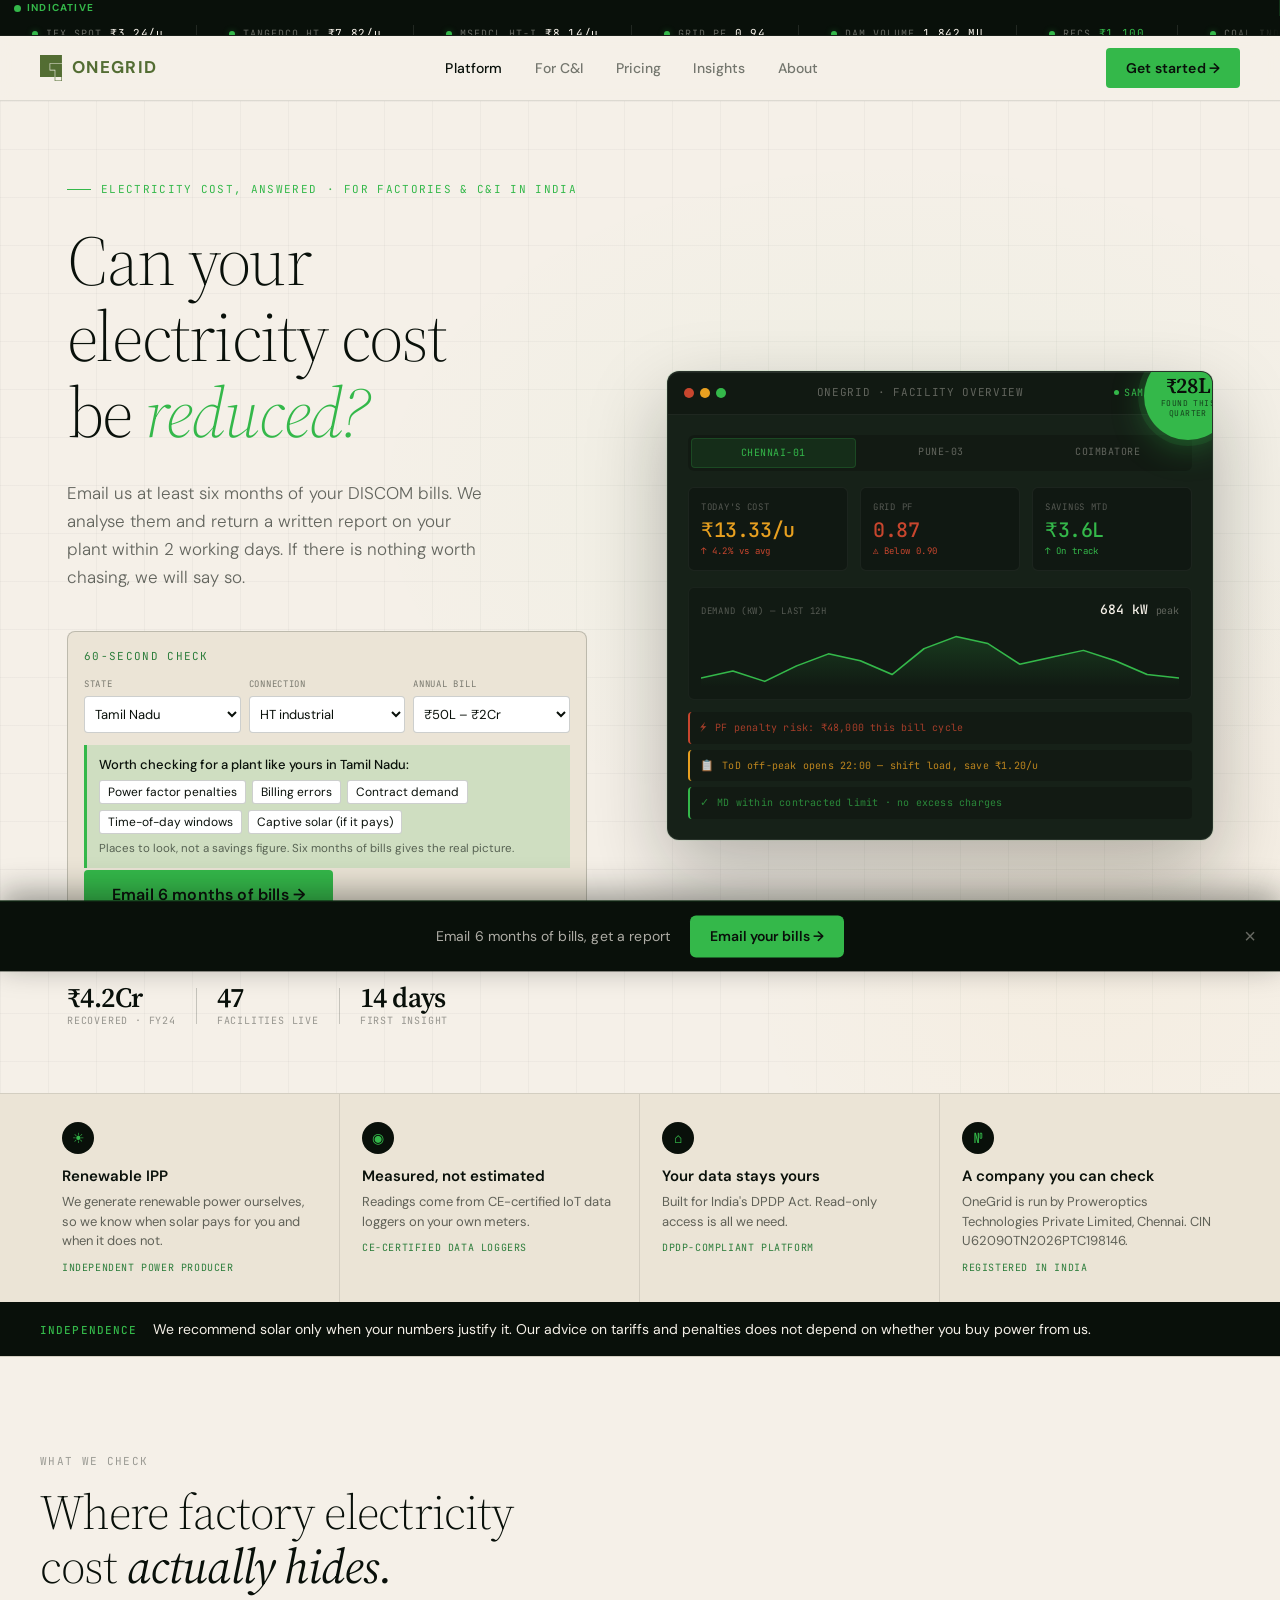
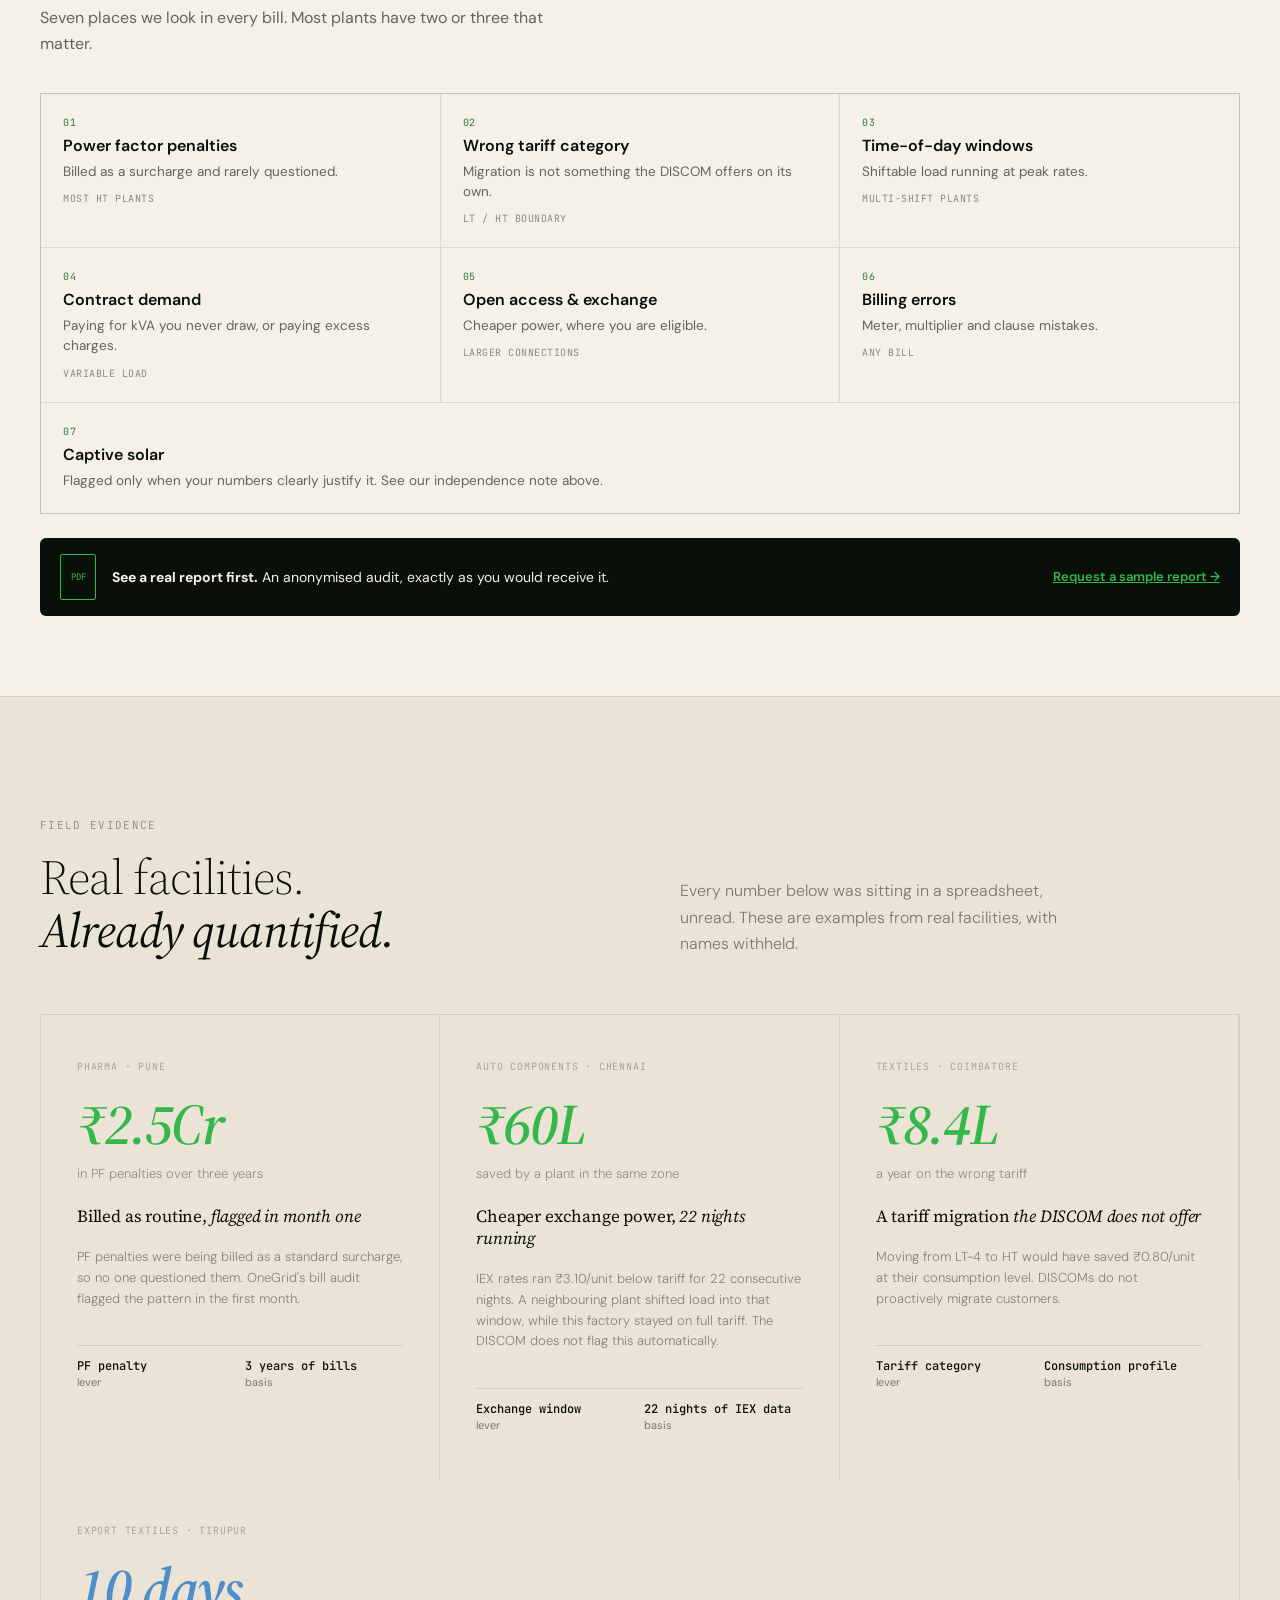
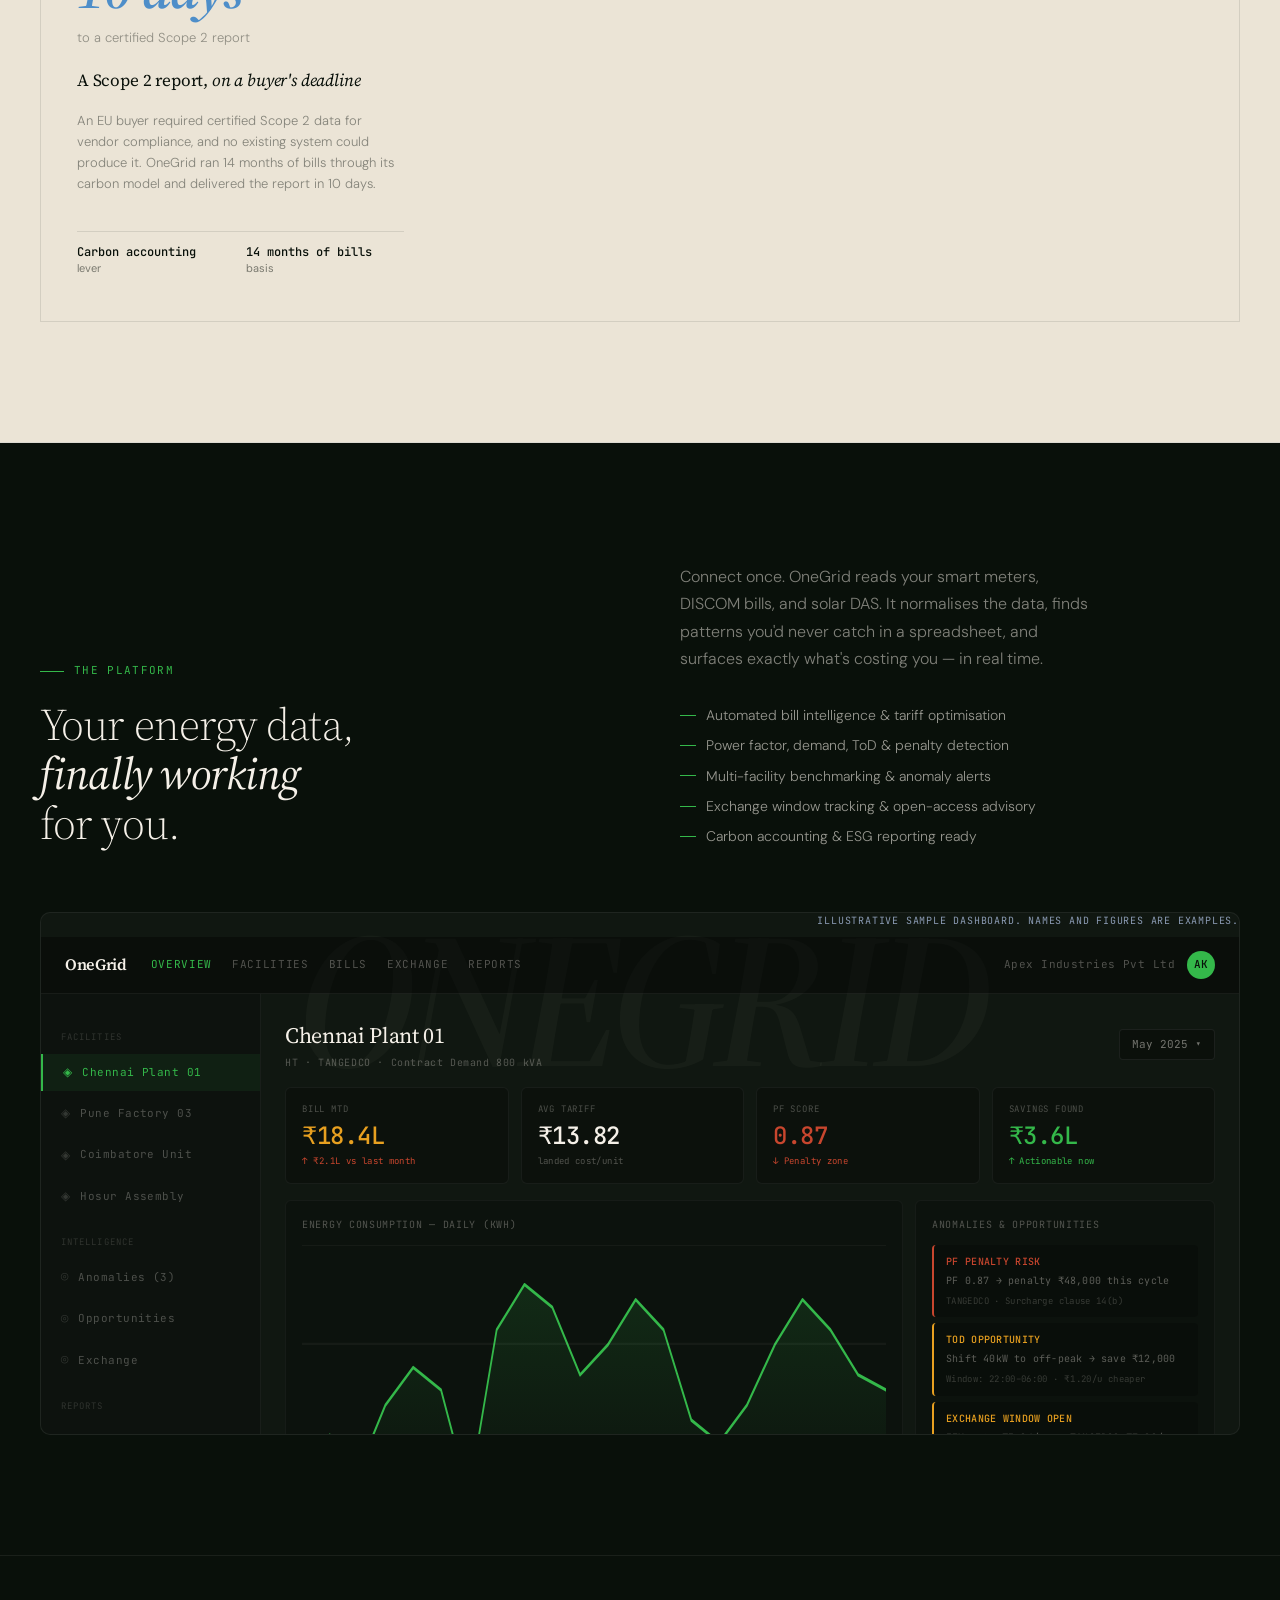
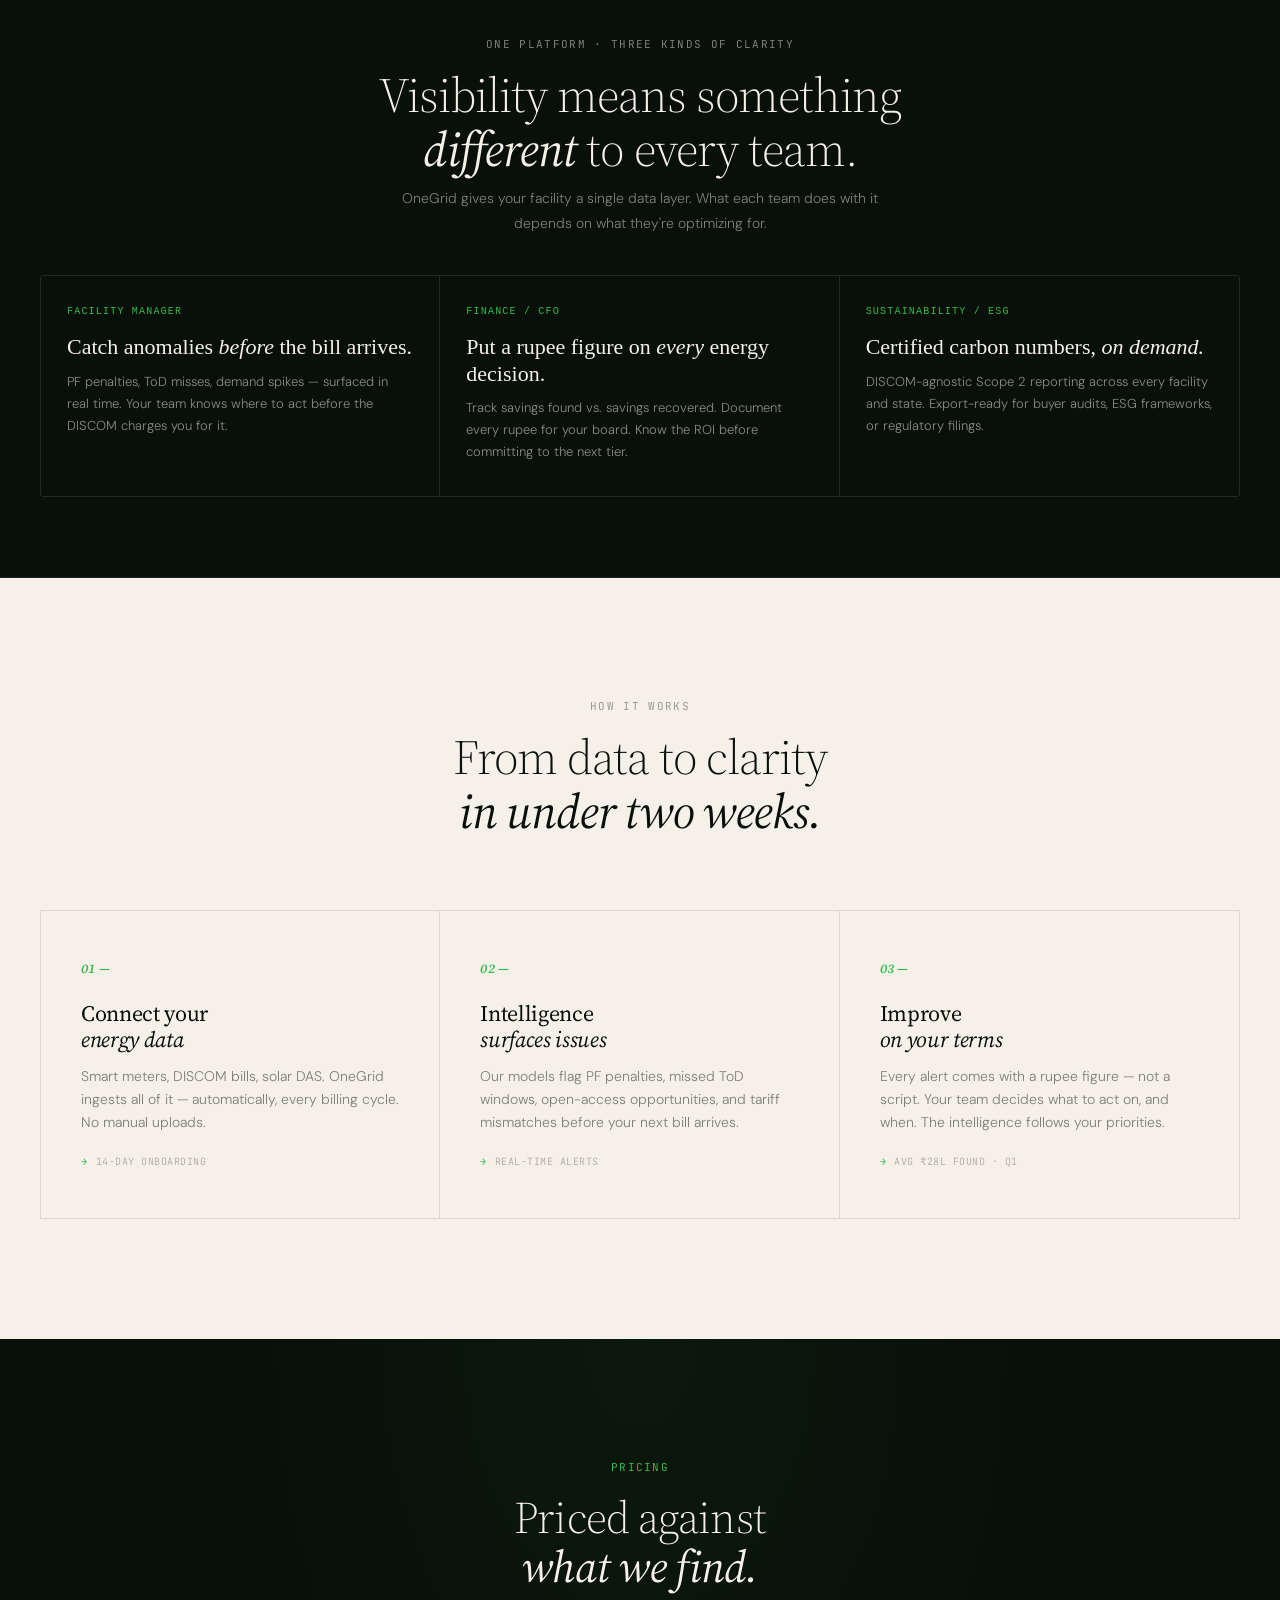
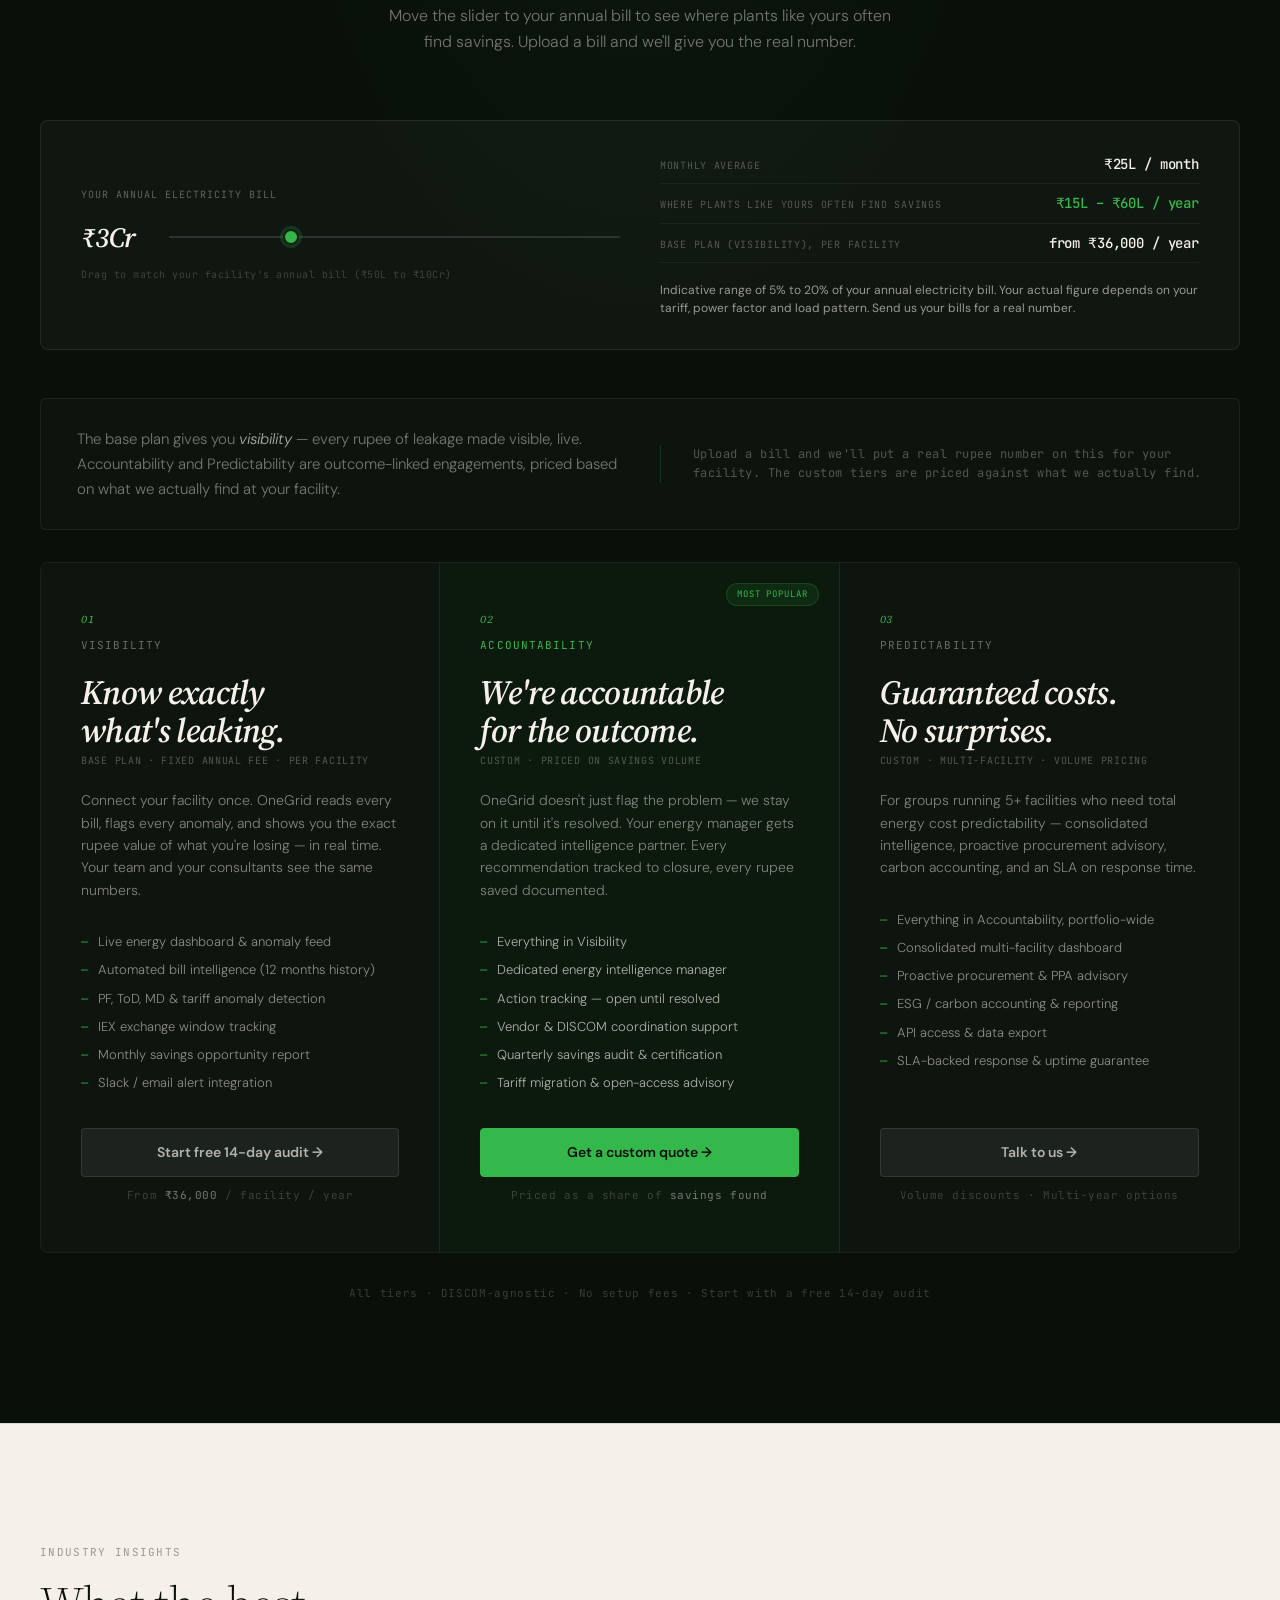
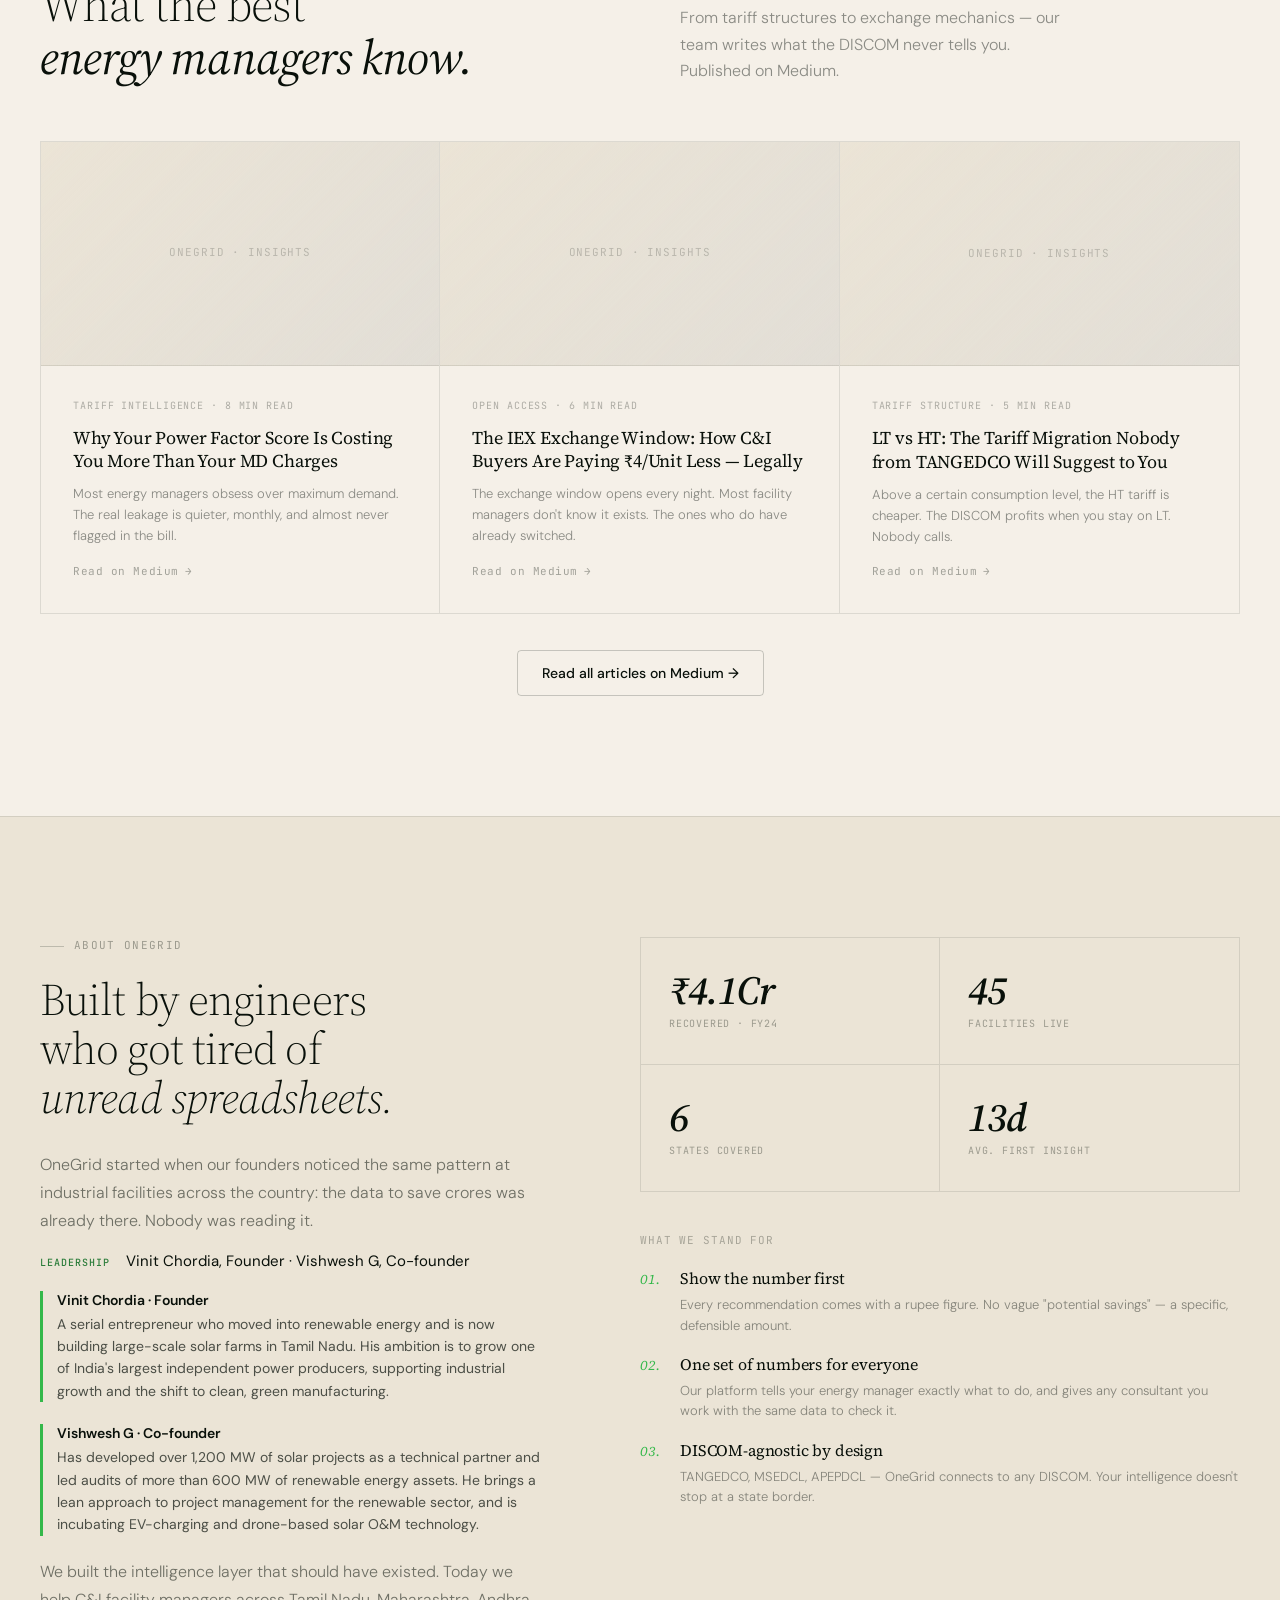
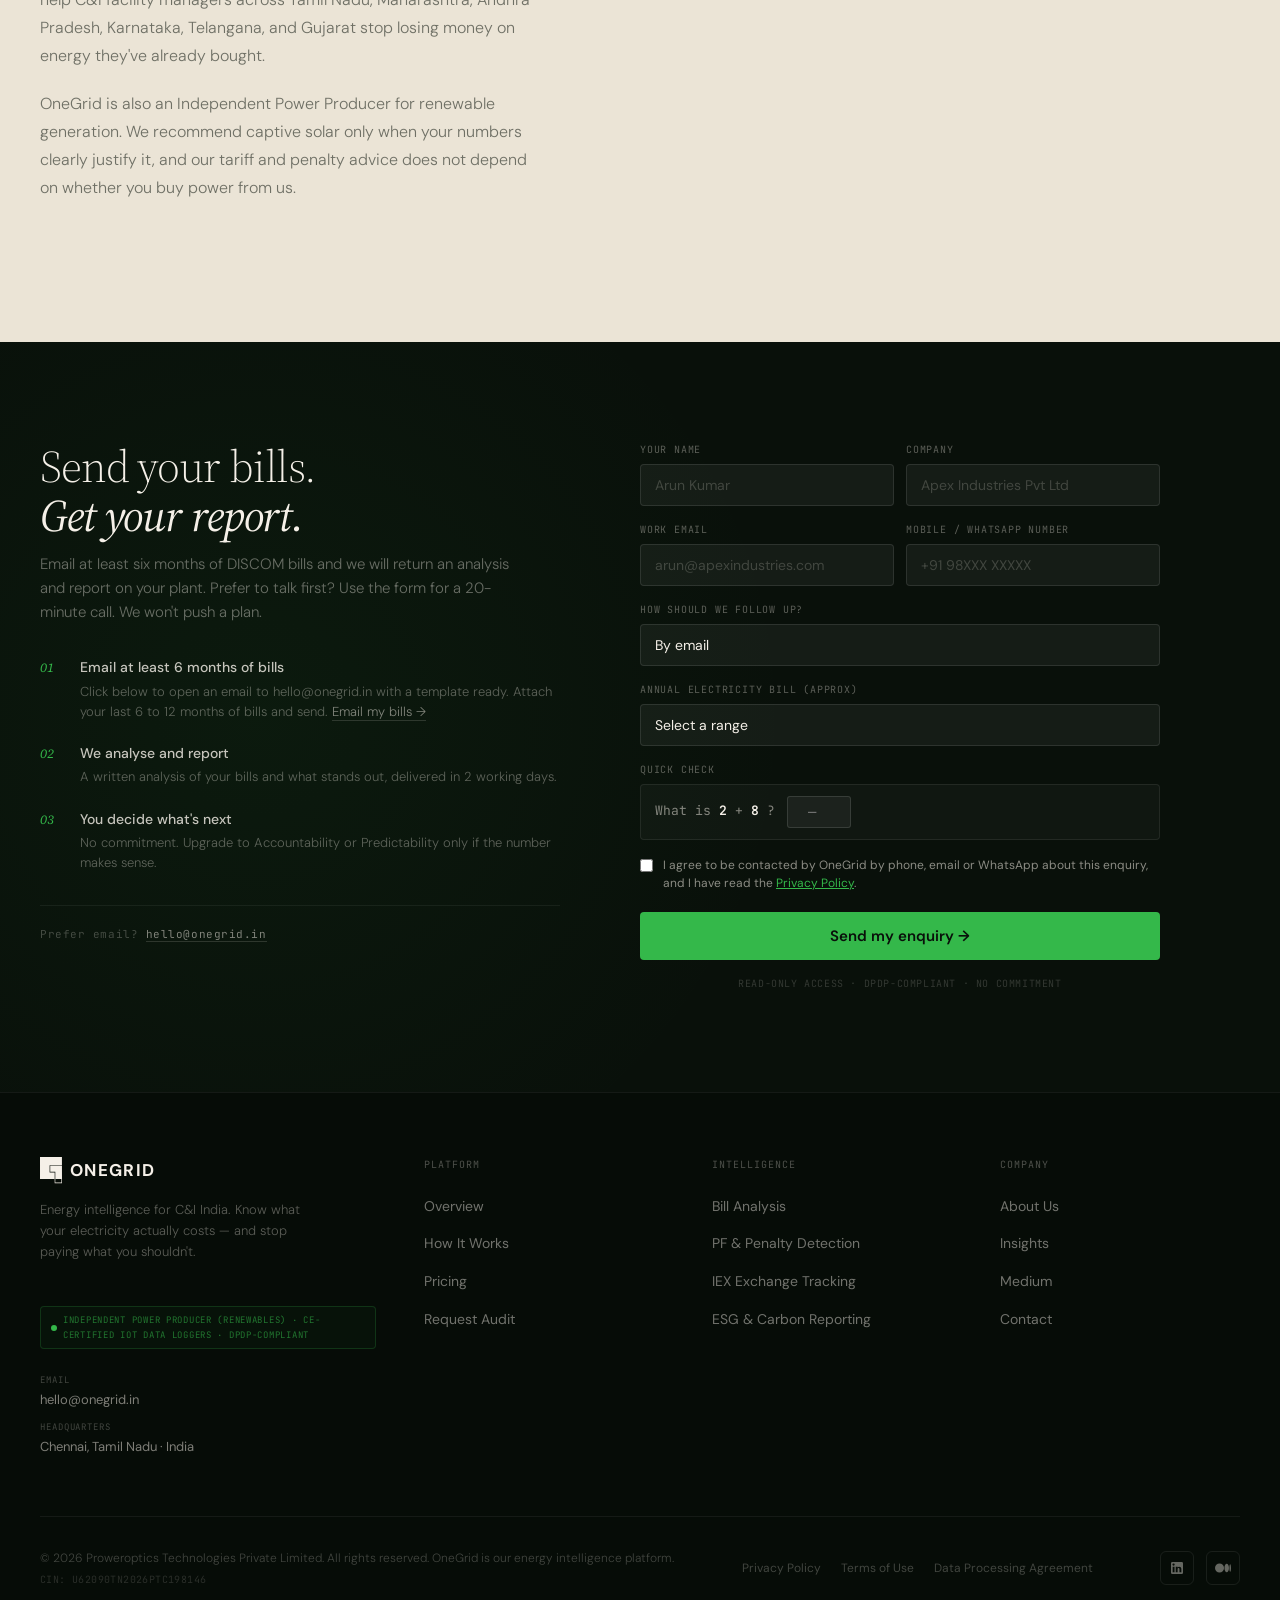
==== commit 6516421e: "Merge pull request #7 from vinit2776/feat/analytics-tracking Analytics: track bill-email conversions" ====
--- a/index.html
+++ b/index.html
@@ -3025,7 +3025,7 @@
 </section>
 
 <!-- ─── CASES ─── -->
-<section class="cases-section">
+<section class="cases-section" id="field-evidence">
   <div class="container">
     <div class="cases__header">
       <div>
@@ -3938,7 +3938,7 @@
       render();
       if (!touched) {
         touched = true;
-        if (typeof gtag === 'function') gtag('event', 'hero_check_used', { event_category: 'engagement', event_label: 'hero_check' });
+        if (typeof gtag === 'function') gtag('event', 'hero_check_used', { event_category: 'engagement', event_label: 'hero_check', hero_state: state.value, hero_connection: cat.value, annual_bill_range: bill.options[bill.selectedIndex].text });
       }
     });
   });
@@ -4119,13 +4119,16 @@
     });
   }
 
-  // ── 3. "See the platform" hero secondary CTA ─────────────────
-  var seePlatform = document.querySelector('.hero__actions .btn-outline-dark');
-  if (seePlatform) {
-    seePlatform.addEventListener('click', function() {
-      track('hero_see_platform', { event_category: 'engagement' });
-    });
-  }
+  // ── 3. Bill-by-email CTAs: the main conversion action besides the form ──
+  // Delegated so it also catches the sticky bar, which is added to the page after this script runs
+  document.addEventListener('click', function(e) {
+    var el = e.target.closest ? e.target.closest('a[href^="mailto:hello@onegrid.in?subject=Bill"]') : null;
+    if (!el) return;
+    var where = el.closest('.hero') ? 'hero'
+              : el.closest('#sticky-cta') ? 'sticky_bar'
+              : el.closest('#contact') ? 'contact_section' : 'other';
+    track('bill_email_click', { event_category: 'conversion', cta_location: where });
+  });
 
   // ── 4. Contact form submission: tracked on success inside handleFormSubmit (generate_lead, form_submit) ──
 
@@ -4160,6 +4163,8 @@
 
   // ── 7. Section visibility — scroll depth ──────────────────────
   var sections = [
+    { id: 'what-we-check',   name: 'what_we_check_section'   },
+    { id: 'field-evidence',  name: 'field_evidence_section'  },
     { id: 'platform',  name: 'platform_section' },
     { id: 'pricing',   name: 'pricing_section'   },
     { id: 'insights',  name: 'insights_section'  },
@@ -4202,8 +4207,15 @@
     });
   });
 
+  document.querySelectorAll('a[href*="linkedin.com"]').forEach(function(el) {
+    el.addEventListener('click', function() {
+      track('outbound_click', { event_category: 'outbound', destination: 'linkedin' });
+    });
+  });
+
   // ── 10. Email link clicks ─────────────────────────────────────
   document.querySelectorAll('a[href^="mailto:"]').forEach(function(el) {
+    if (/subject=Bill/.test(el.getAttribute('href'))) return;
     el.addEventListener('click', function() {
       track('email_click', { event_category: 'engagement', event_label: 'hello@onegrid.in' });
     });
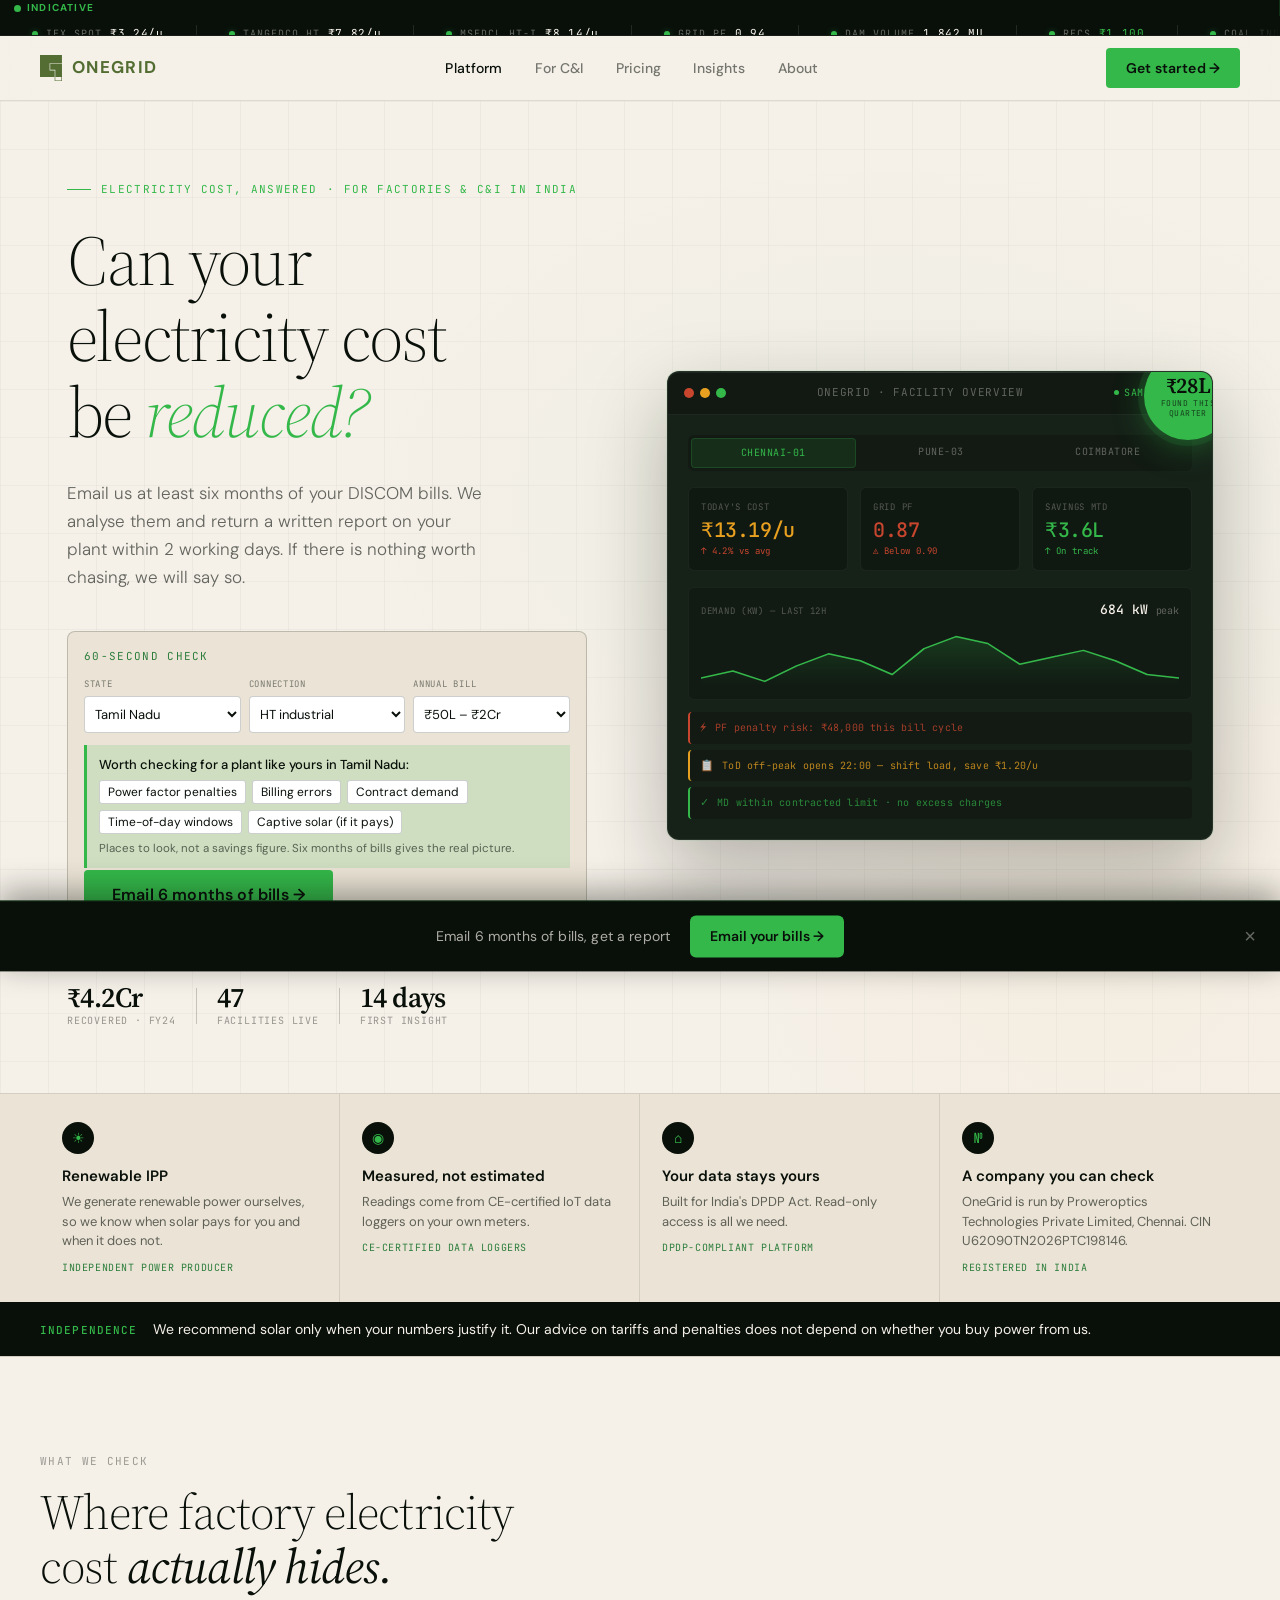
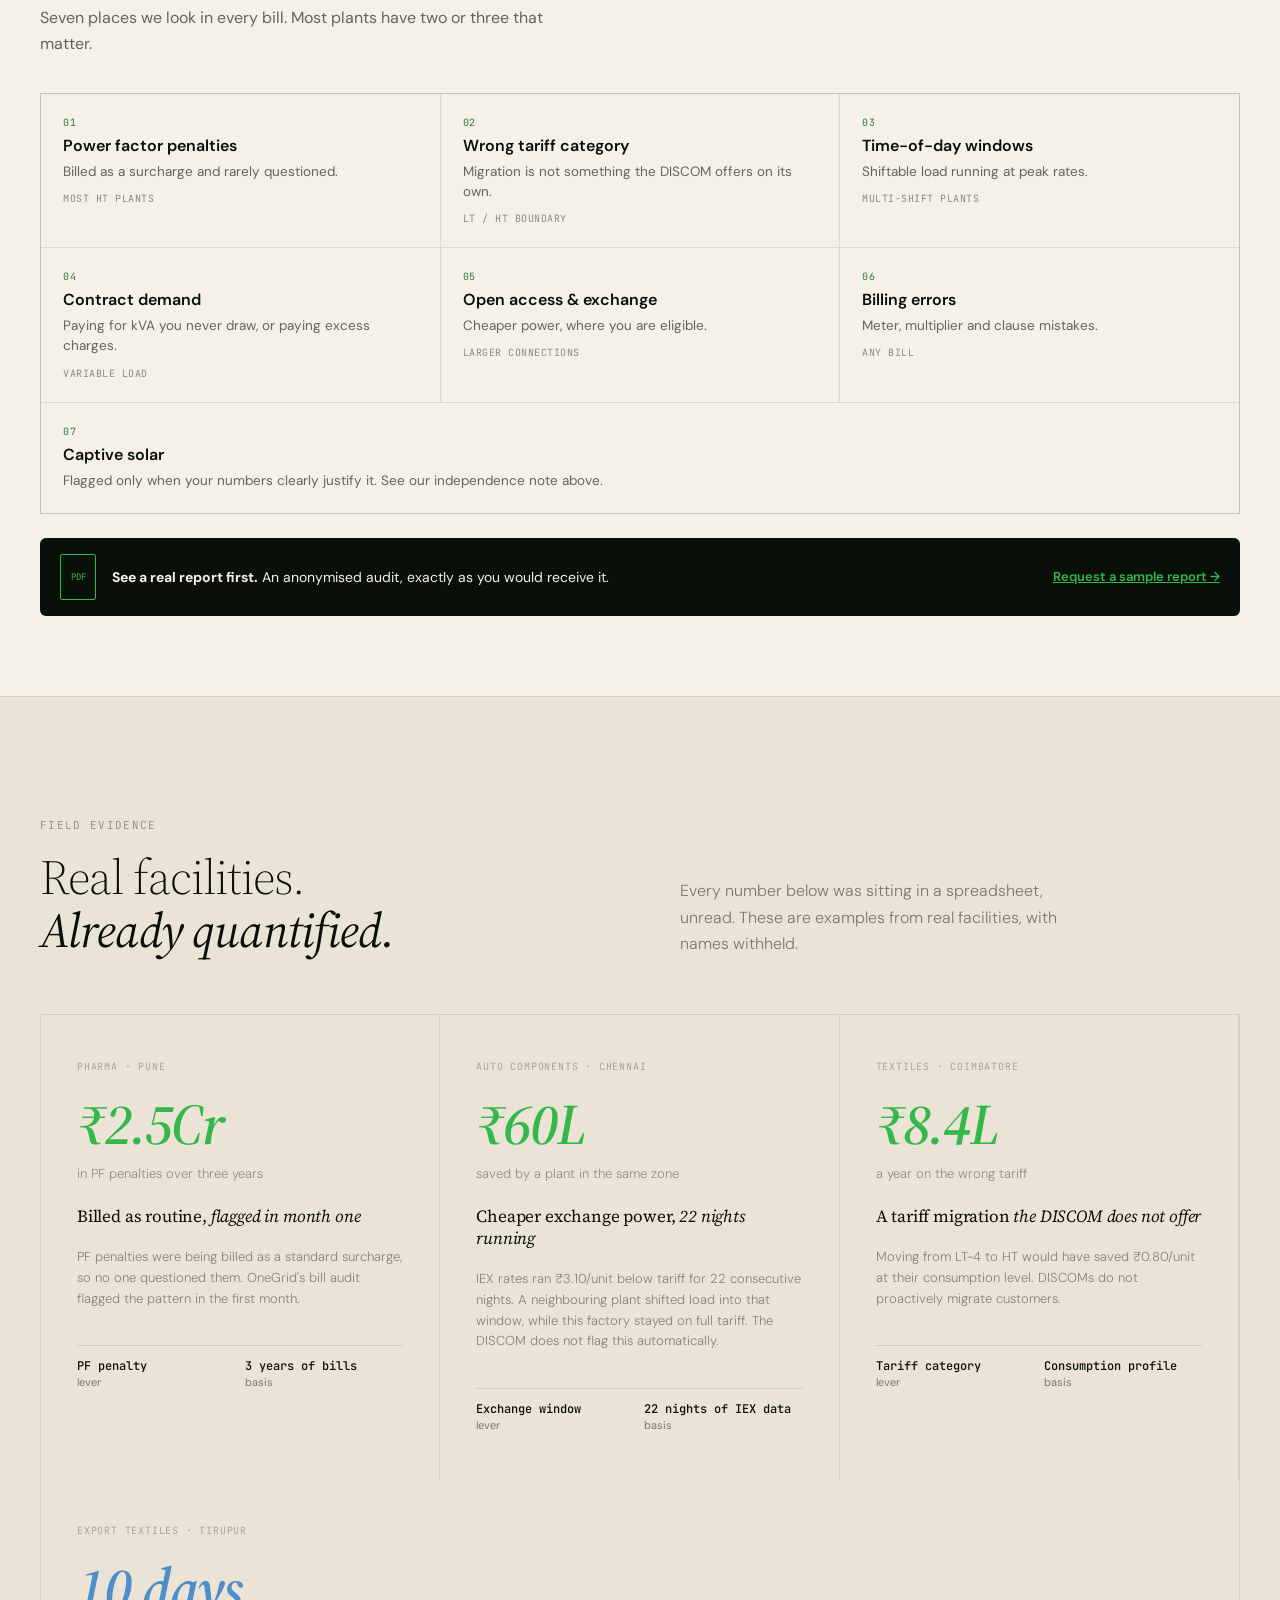
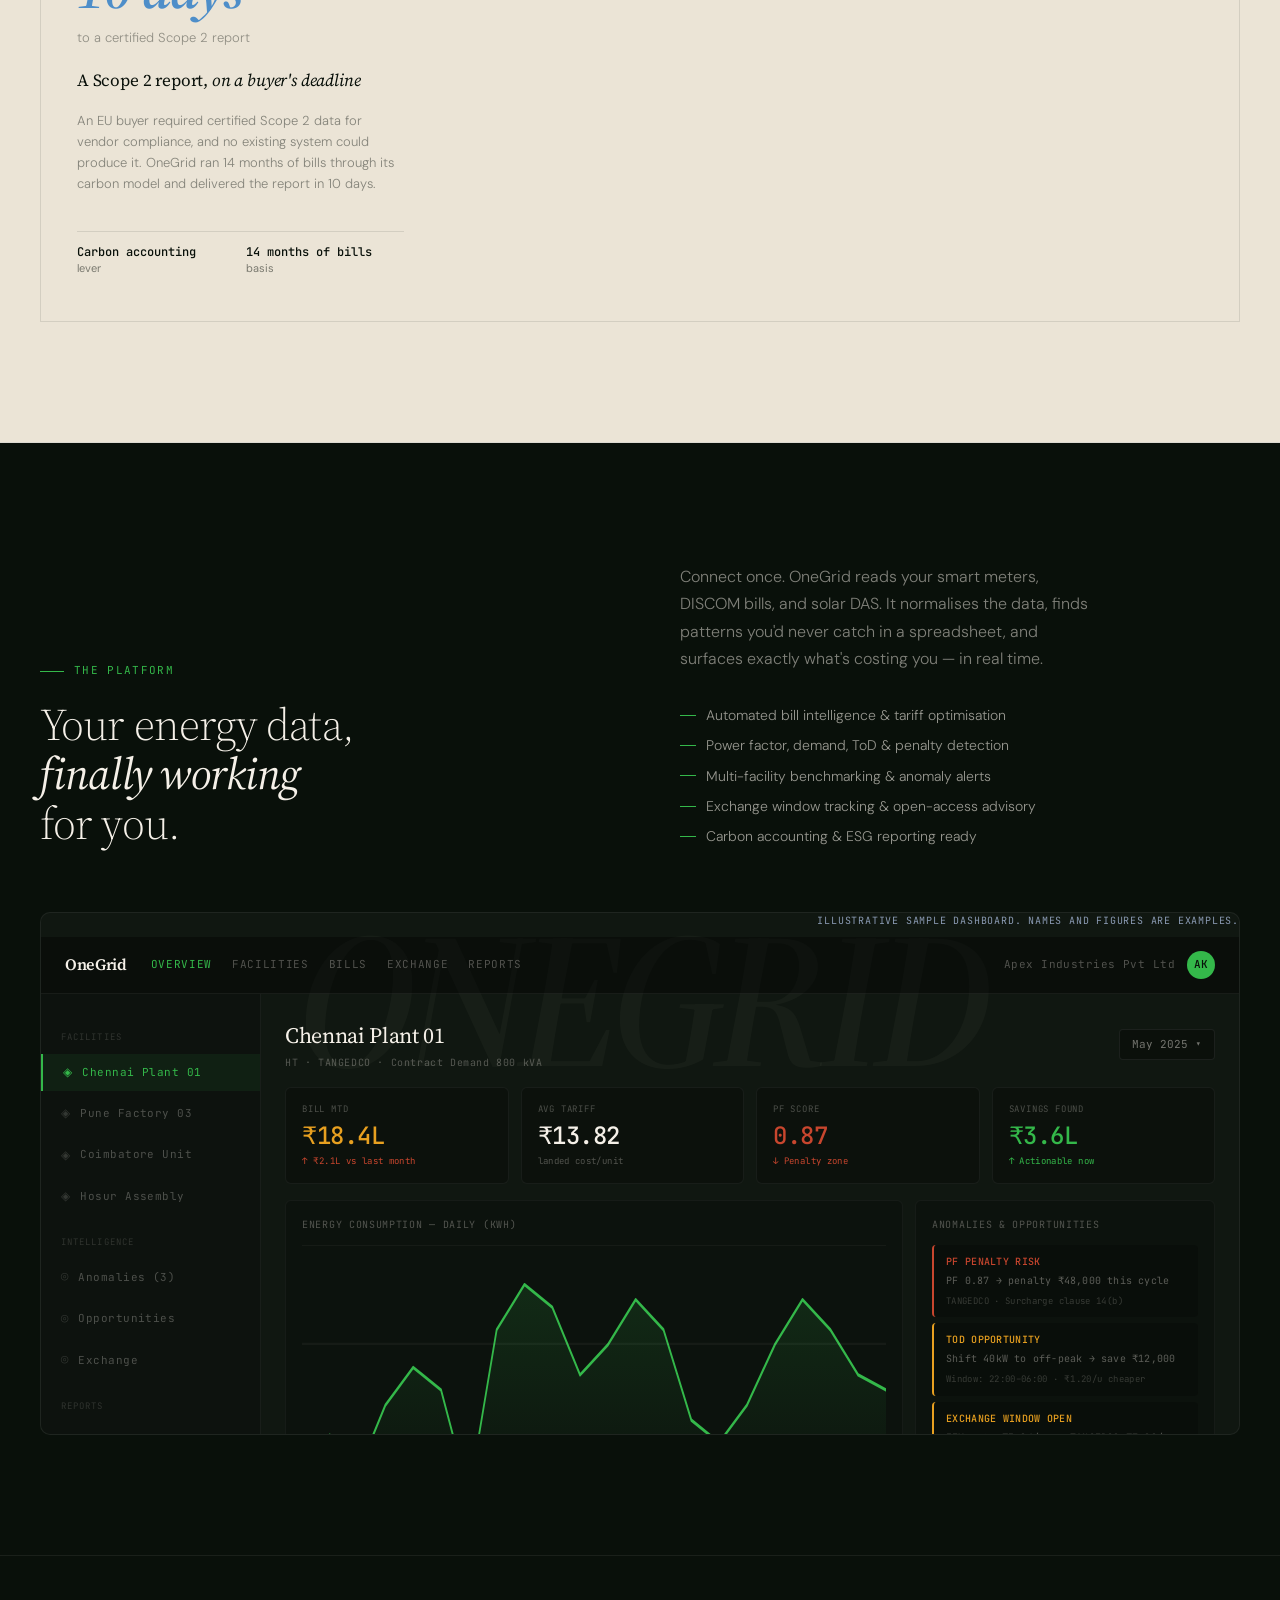
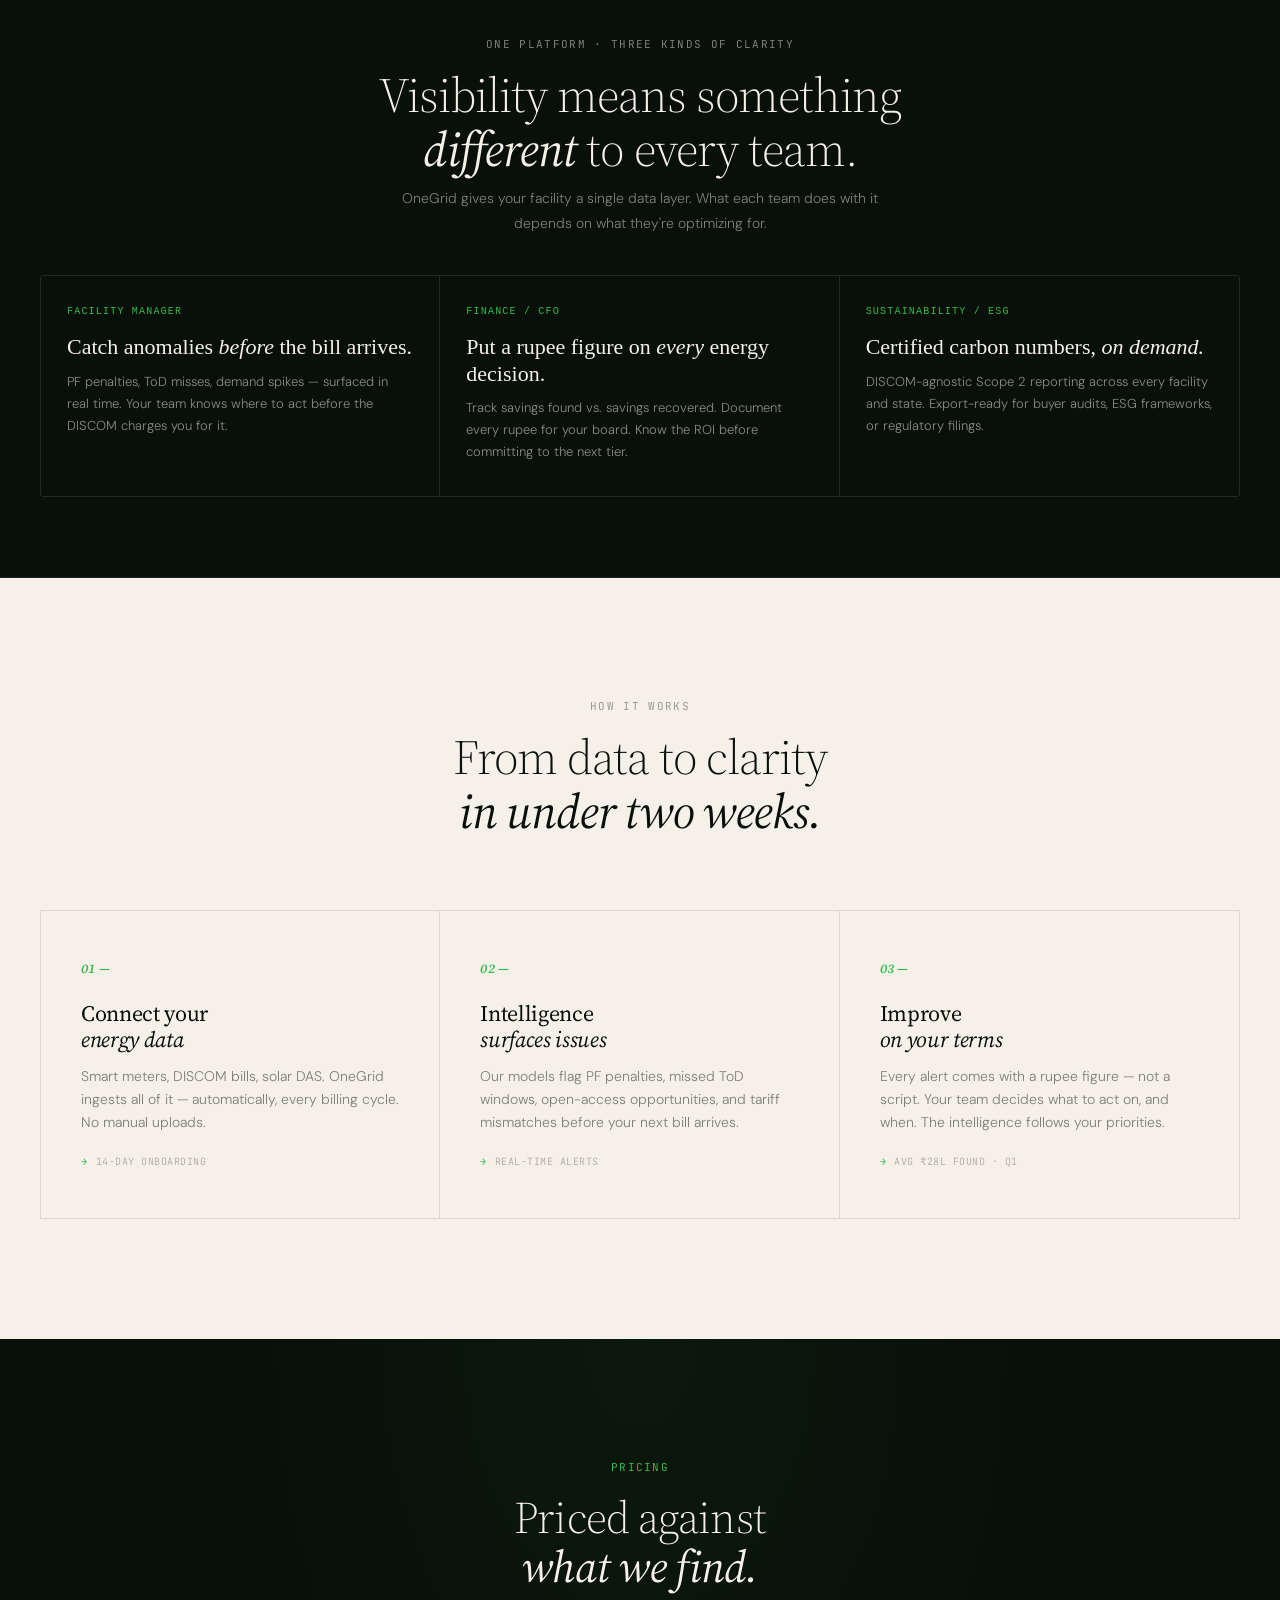
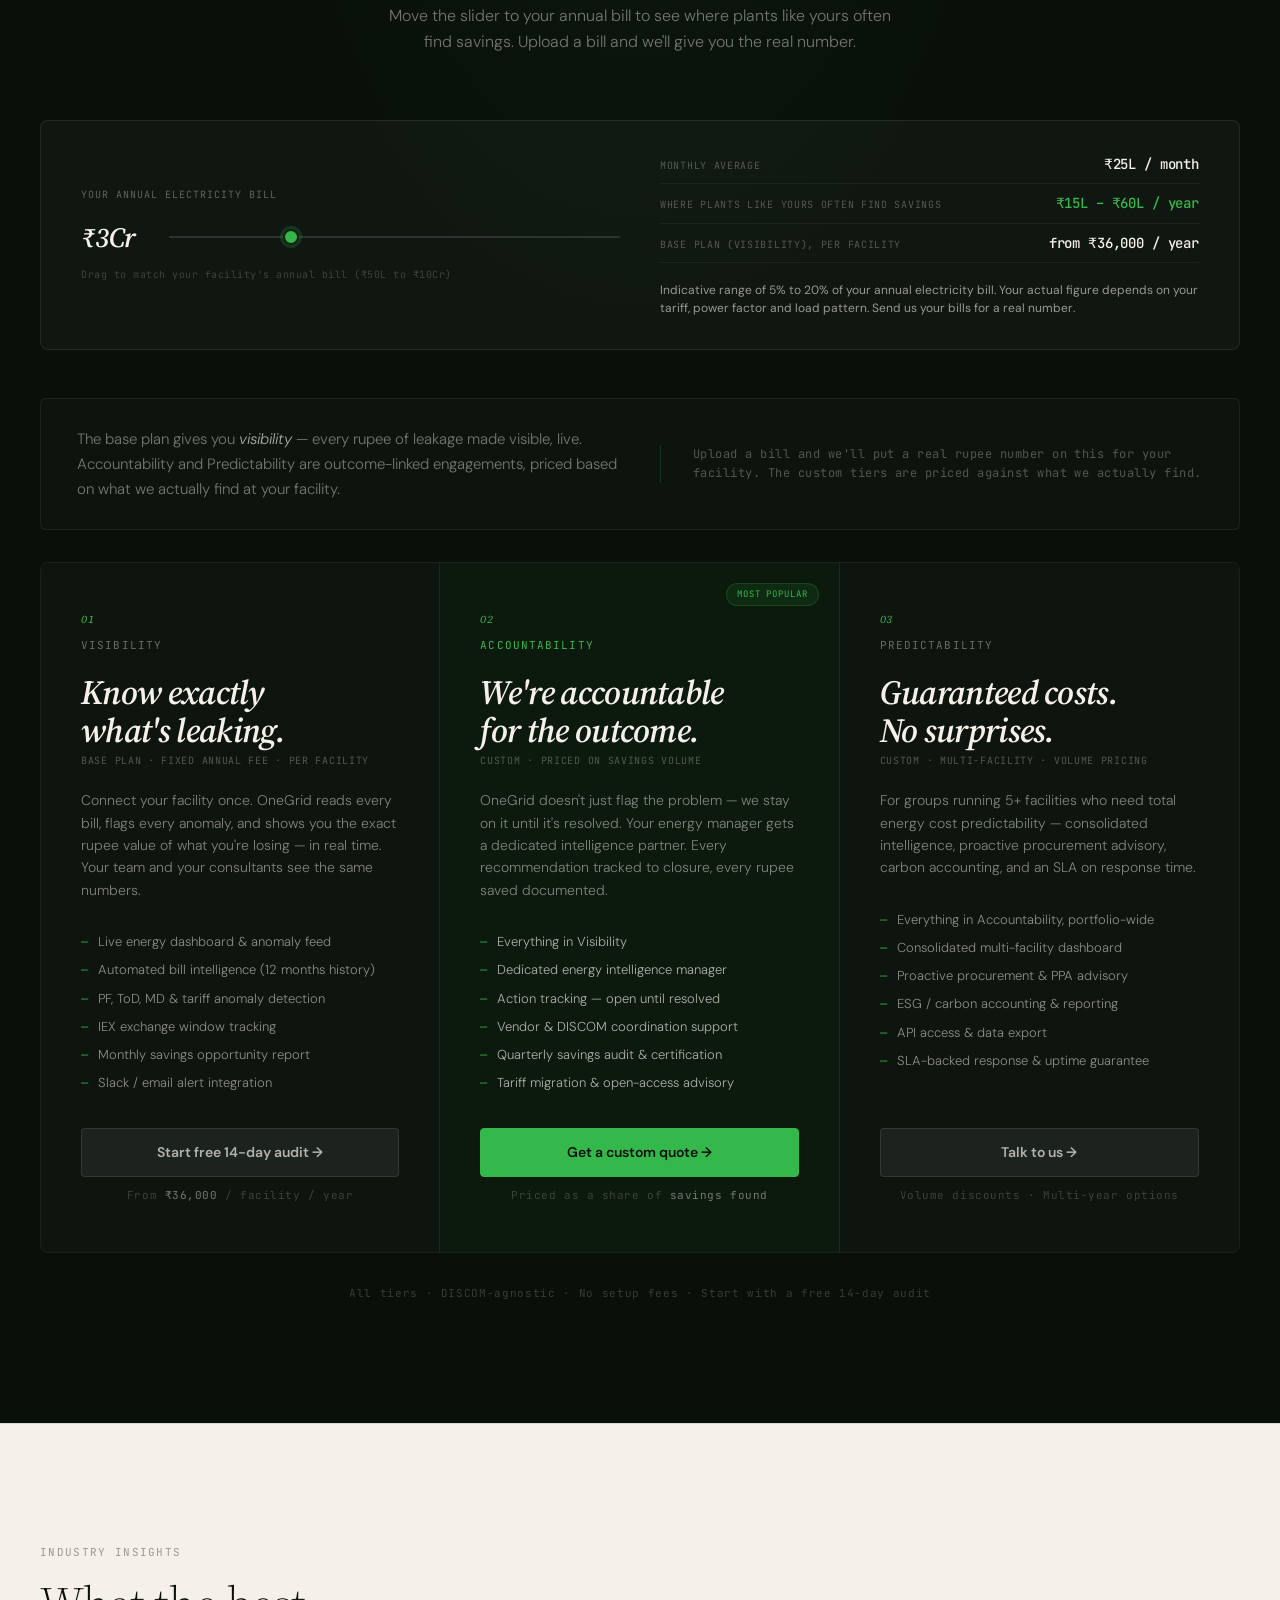
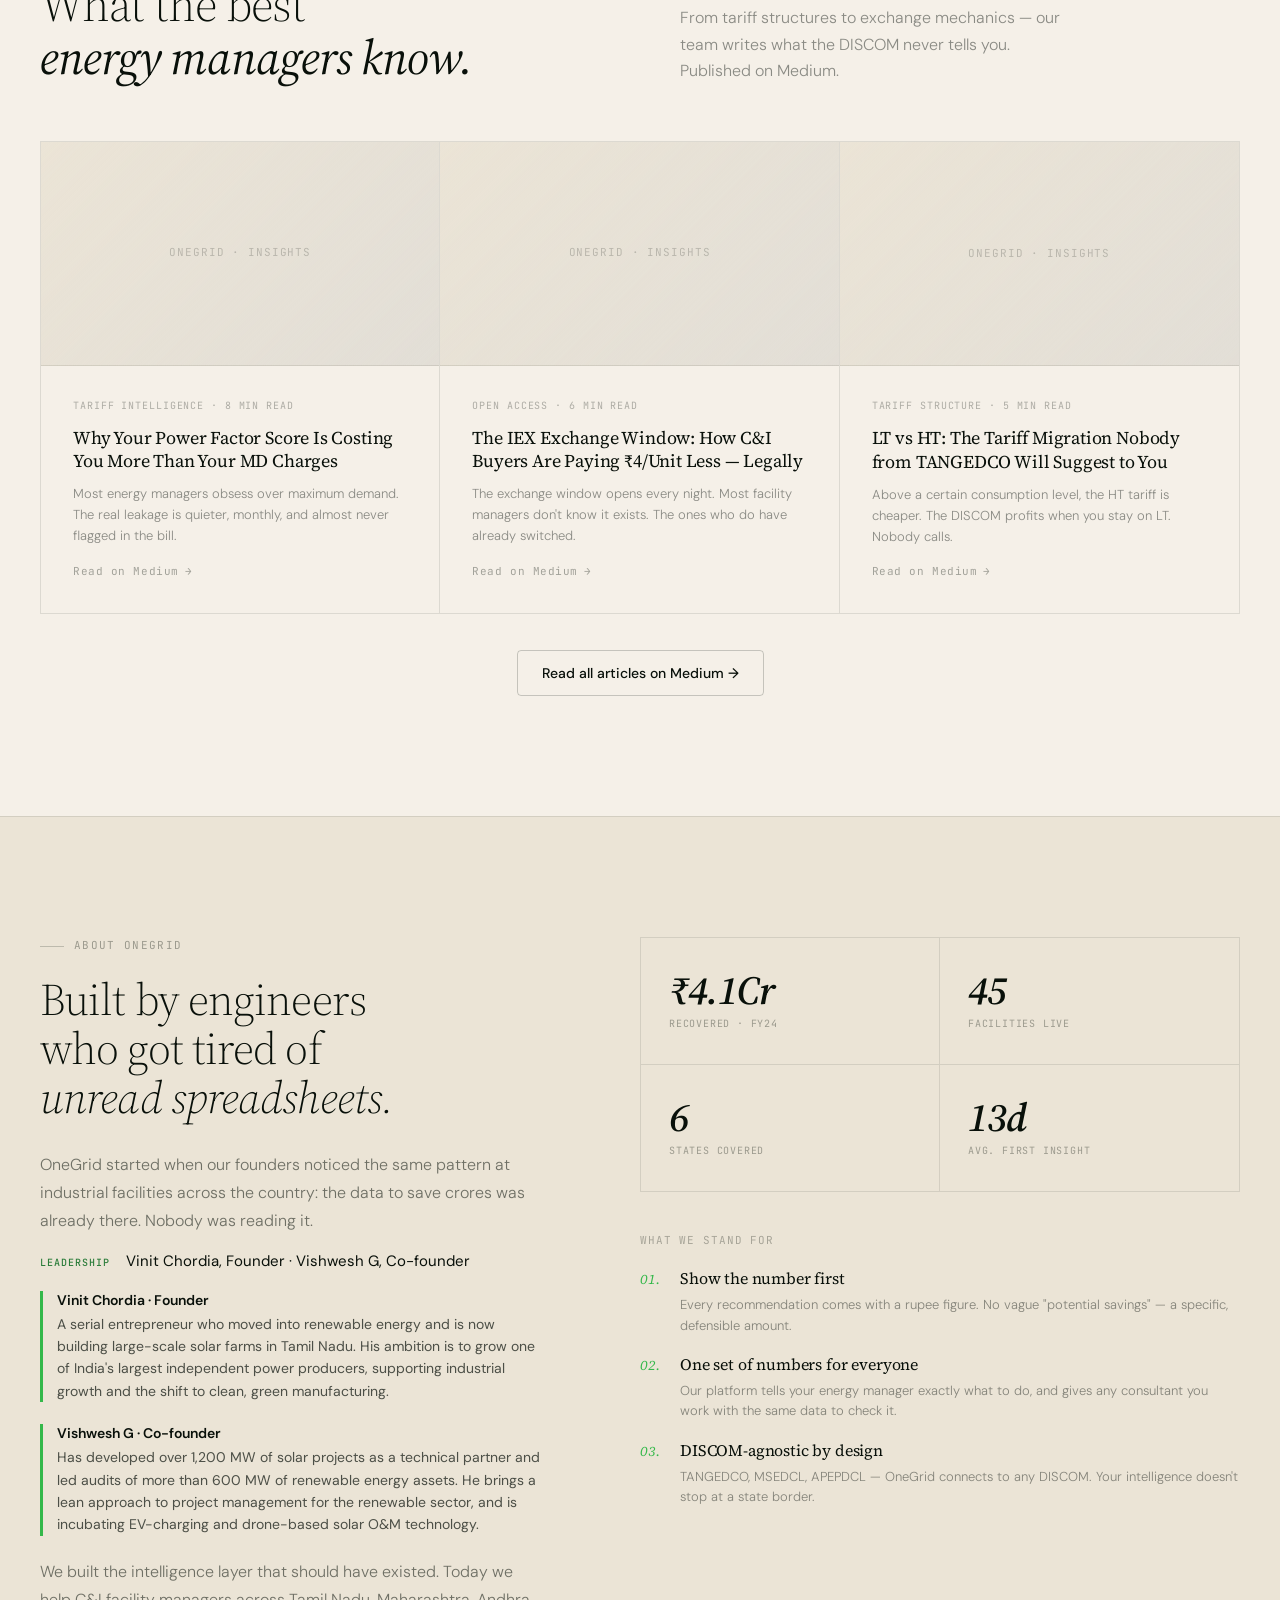
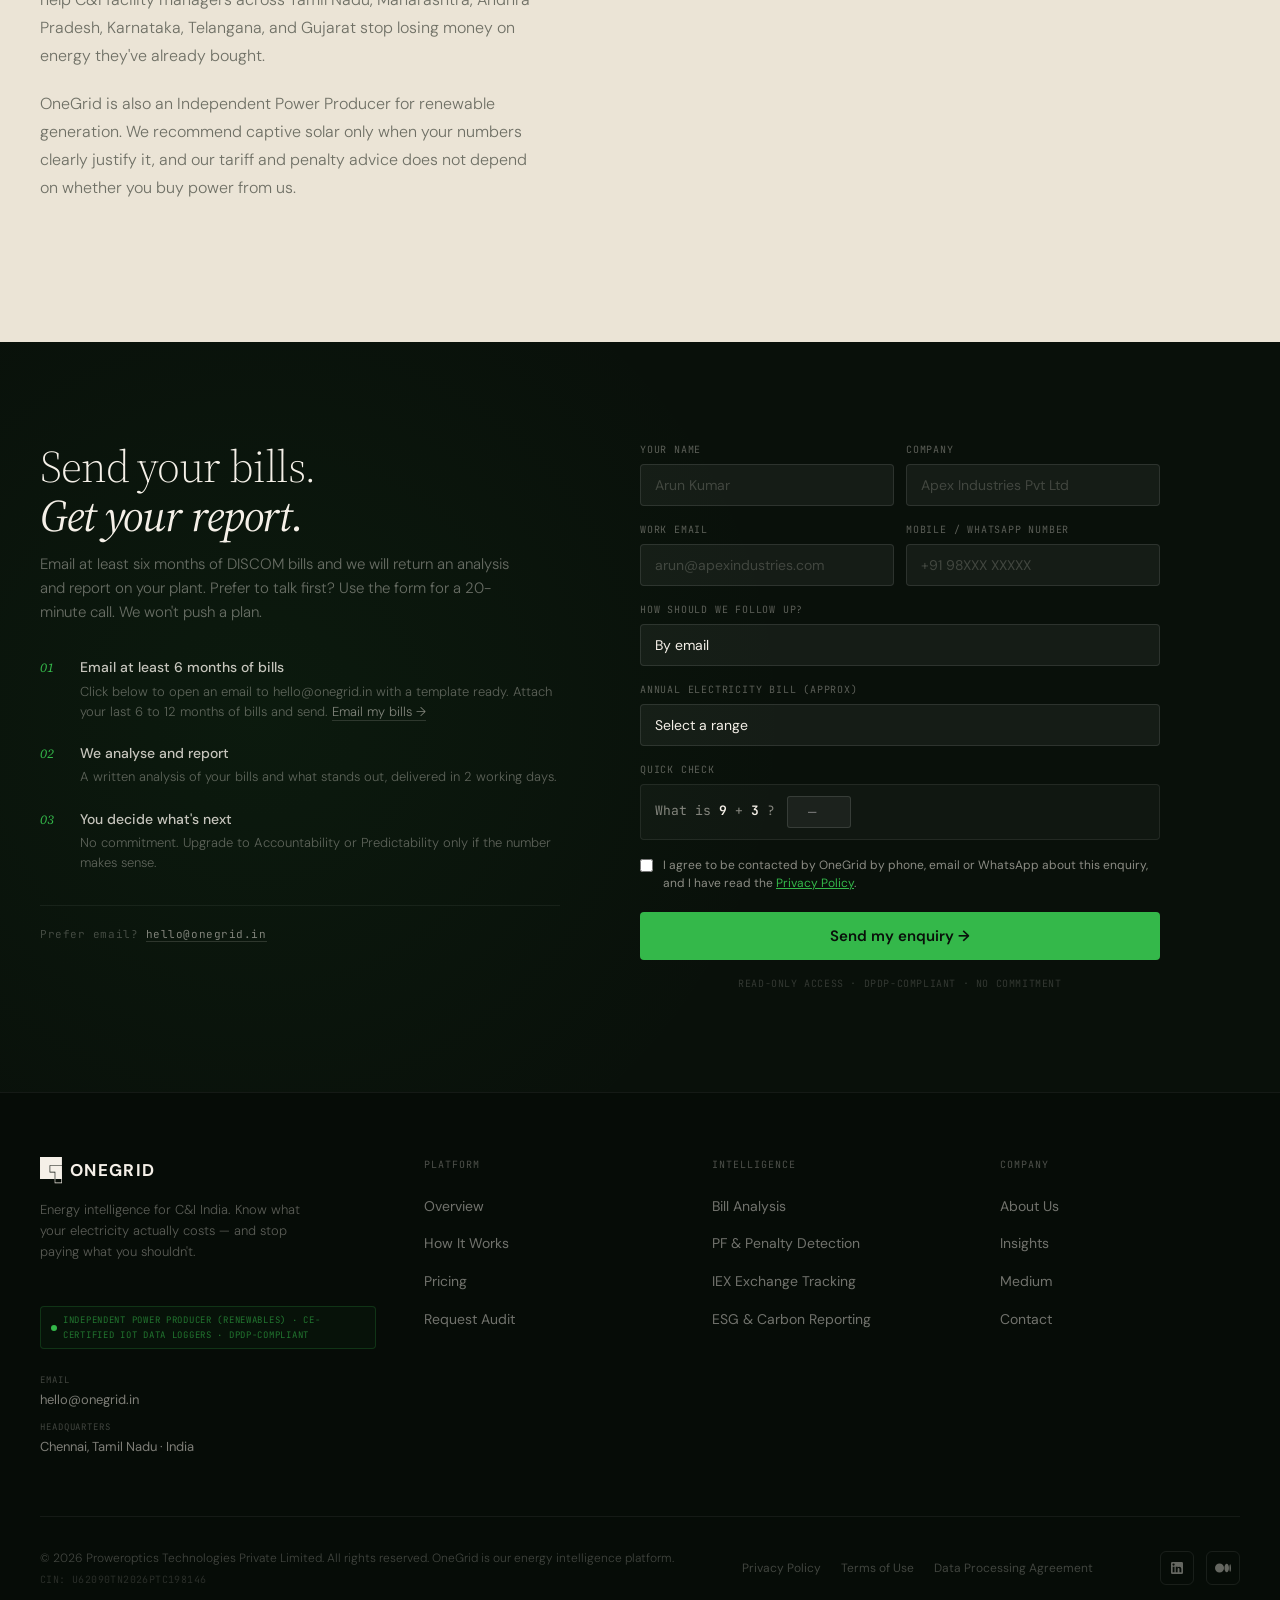
==== commit c3d70da1: "chore: clear review notes for confirmed claims Case studies, the 'we will say so' promise and founde" ====
--- a/index.html
+++ b/index.html
@@ -2849,7 +2849,7 @@
           Can your<br>electricity cost<br>be <span class="signal">reduced?</span>
         </h1>
         <p class="hero__sub">
-          Email us at least six months of your DISCOM bills. We analyse them and return a written report on your plant within 2 working days. If there is nothing worth chasing, we will say so. <!-- CONFIRM: 'we will say so' must be true in practice -->
+          Email us at least six months of your DISCOM bills. We analyse them and return a written report on your plant within 2 working days. If there is nothing worth chasing, we will say so.
         </p>
         <div class="hero-check" id="hero-check">
           <div class="hero-check__title">60-second check</div>
@@ -3032,7 +3032,7 @@
         <span class="eyebrow">Field Evidence</span>
         <h2 class="section-title">Real facilities.<br><em>Already quantified.</em></h2>
       </div>
-      <p class="cases__lede">Every number below was sitting in a spreadsheet, unread. These are examples from real facilities, with names withheld. <!-- CONFIRM: all four cases real; add customer quote or named reference where permitted --></p>
+      <p class="cases__lede">Every number below was sitting in a spreadsheet, unread. These are examples from real facilities, with names withheld.</p>
     </div>
     <div class="cases__grid">
       <div class="case-card">
@@ -3449,7 +3449,7 @@
           <p>Has developed over 1,200 MW of solar projects as a technical partner and led audits of more than 600 MW of renewable energy assets. He brings a lean approach to project management for the renewable sector, and is incubating EV-charging and drone-based solar O&amp;M technology.</p>
         </div>
         <p class="about__body">We built the intelligence layer that should have existed. Today we help C&I facility managers across Tamil Nadu, Maharashtra, Andhra Pradesh, Karnataka, Telangana, and Gujarat stop losing money on energy they've already bought.</p>
-        <p class="about__body">OneGrid is also an Independent Power Producer for renewable generation. We recommend captive solar only when your numbers clearly justify it, and our tariff and penalty advice does not depend on whether you buy power from us. <!-- CONFIRM: optionally add a line of background / role for each founder --></p>
+        <p class="about__body">OneGrid is also an Independent Power Producer for renewable generation. We recommend captive solar only when your numbers clearly justify it, and our tariff and penalty advice does not depend on whether you buy power from us.</p>
       </div>
       <div class="about__right">
         <div class="about__stats">
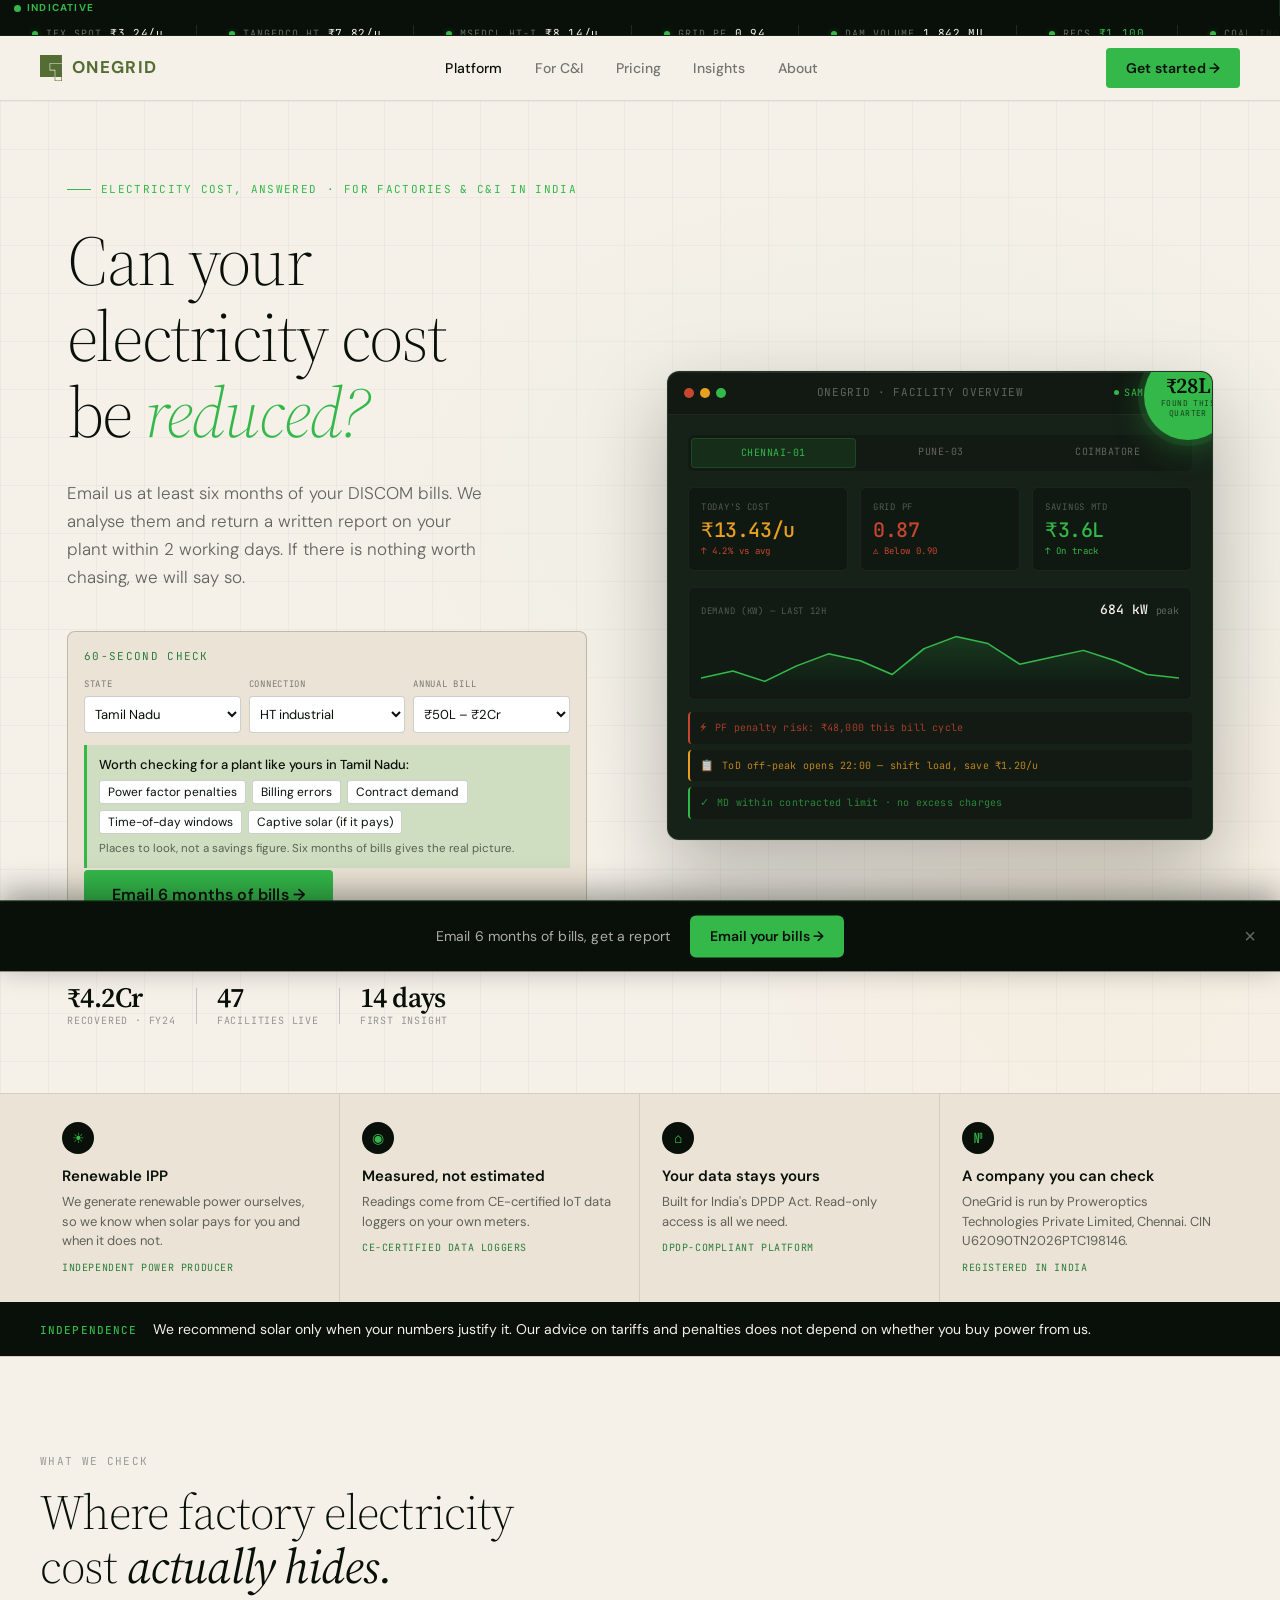
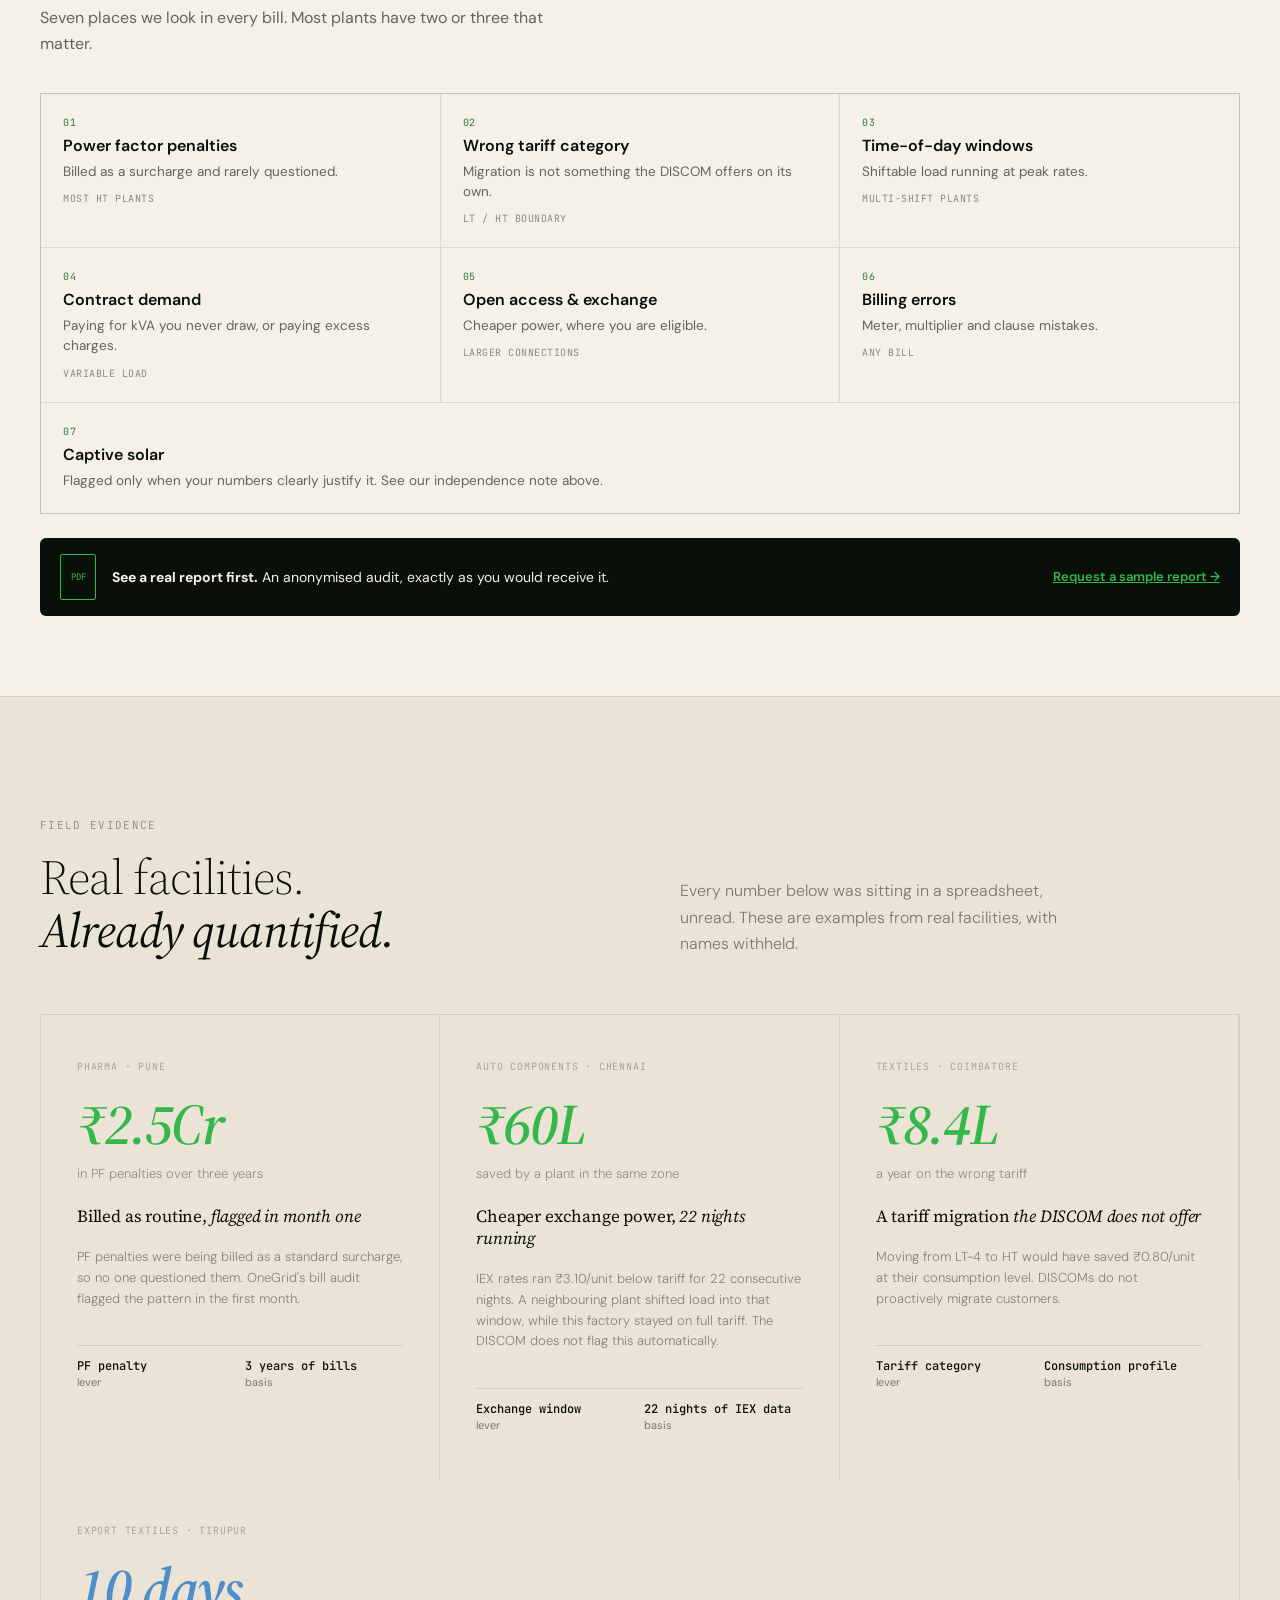
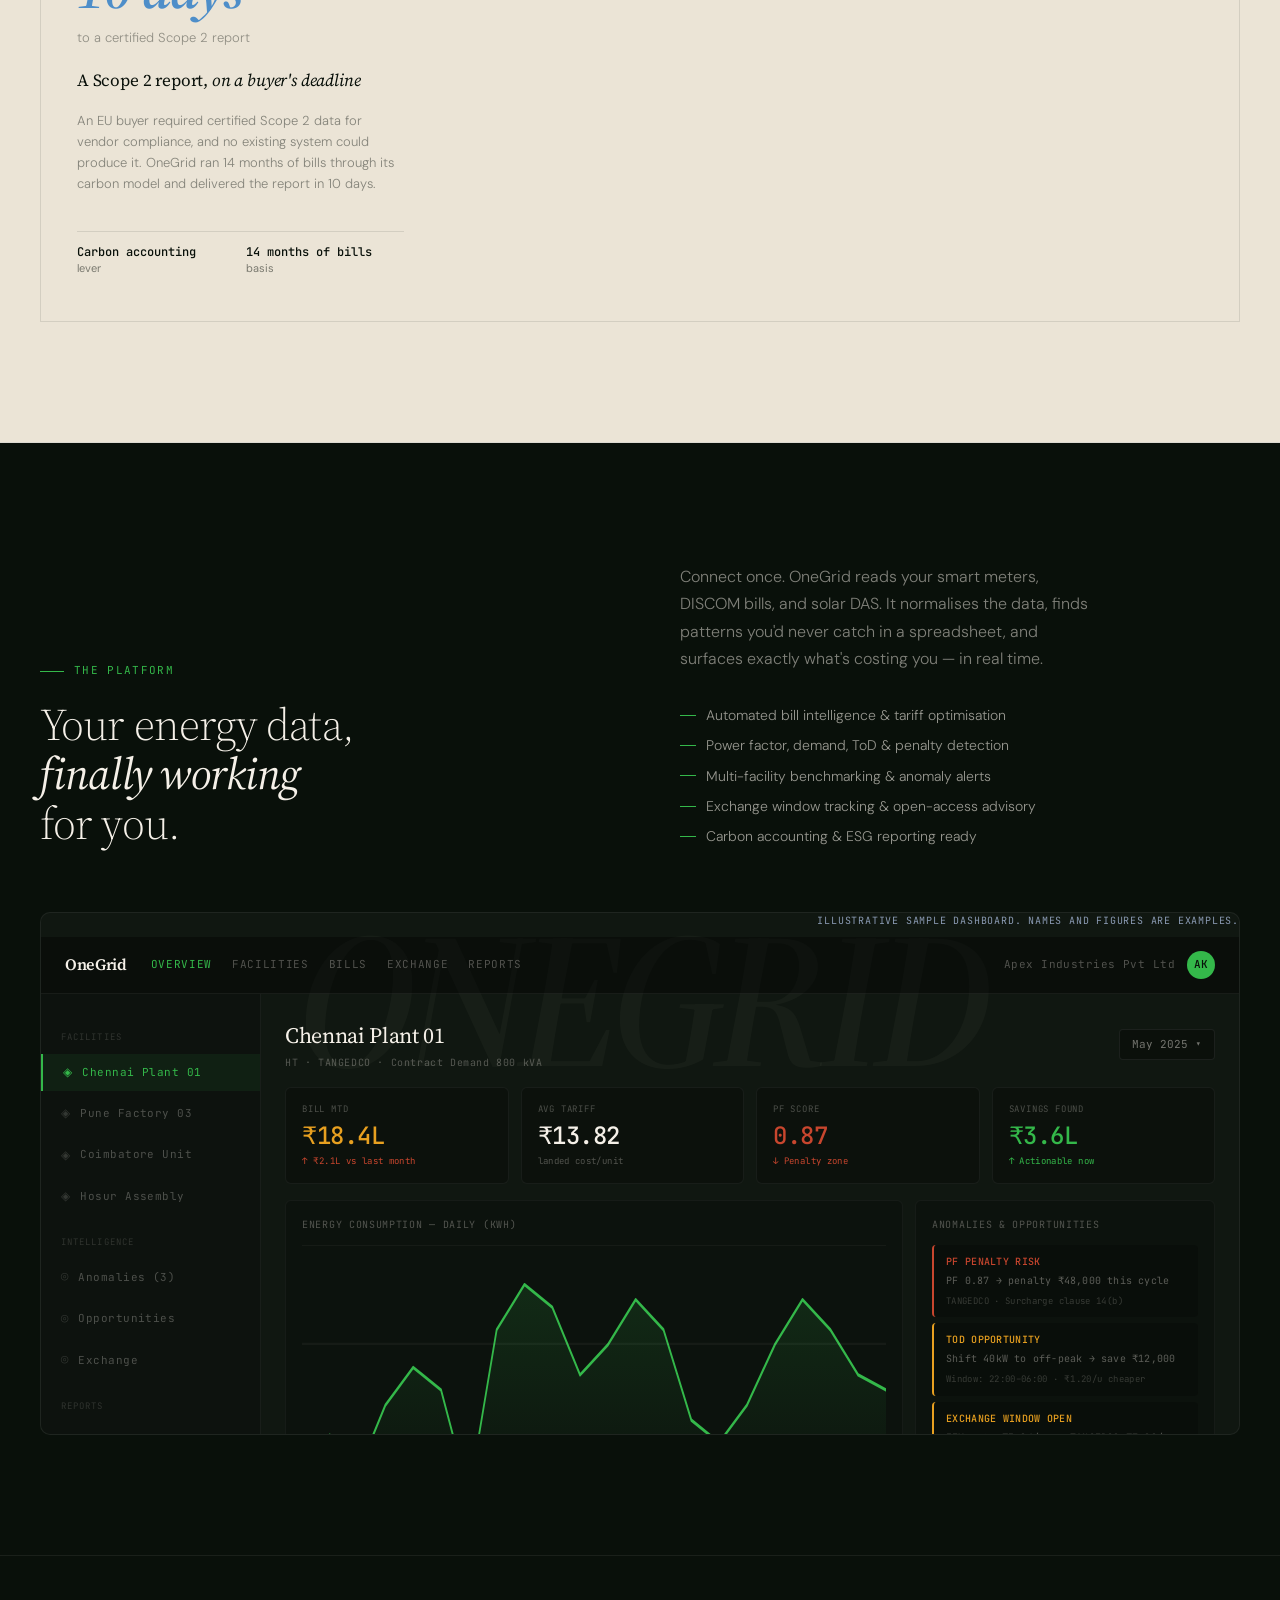
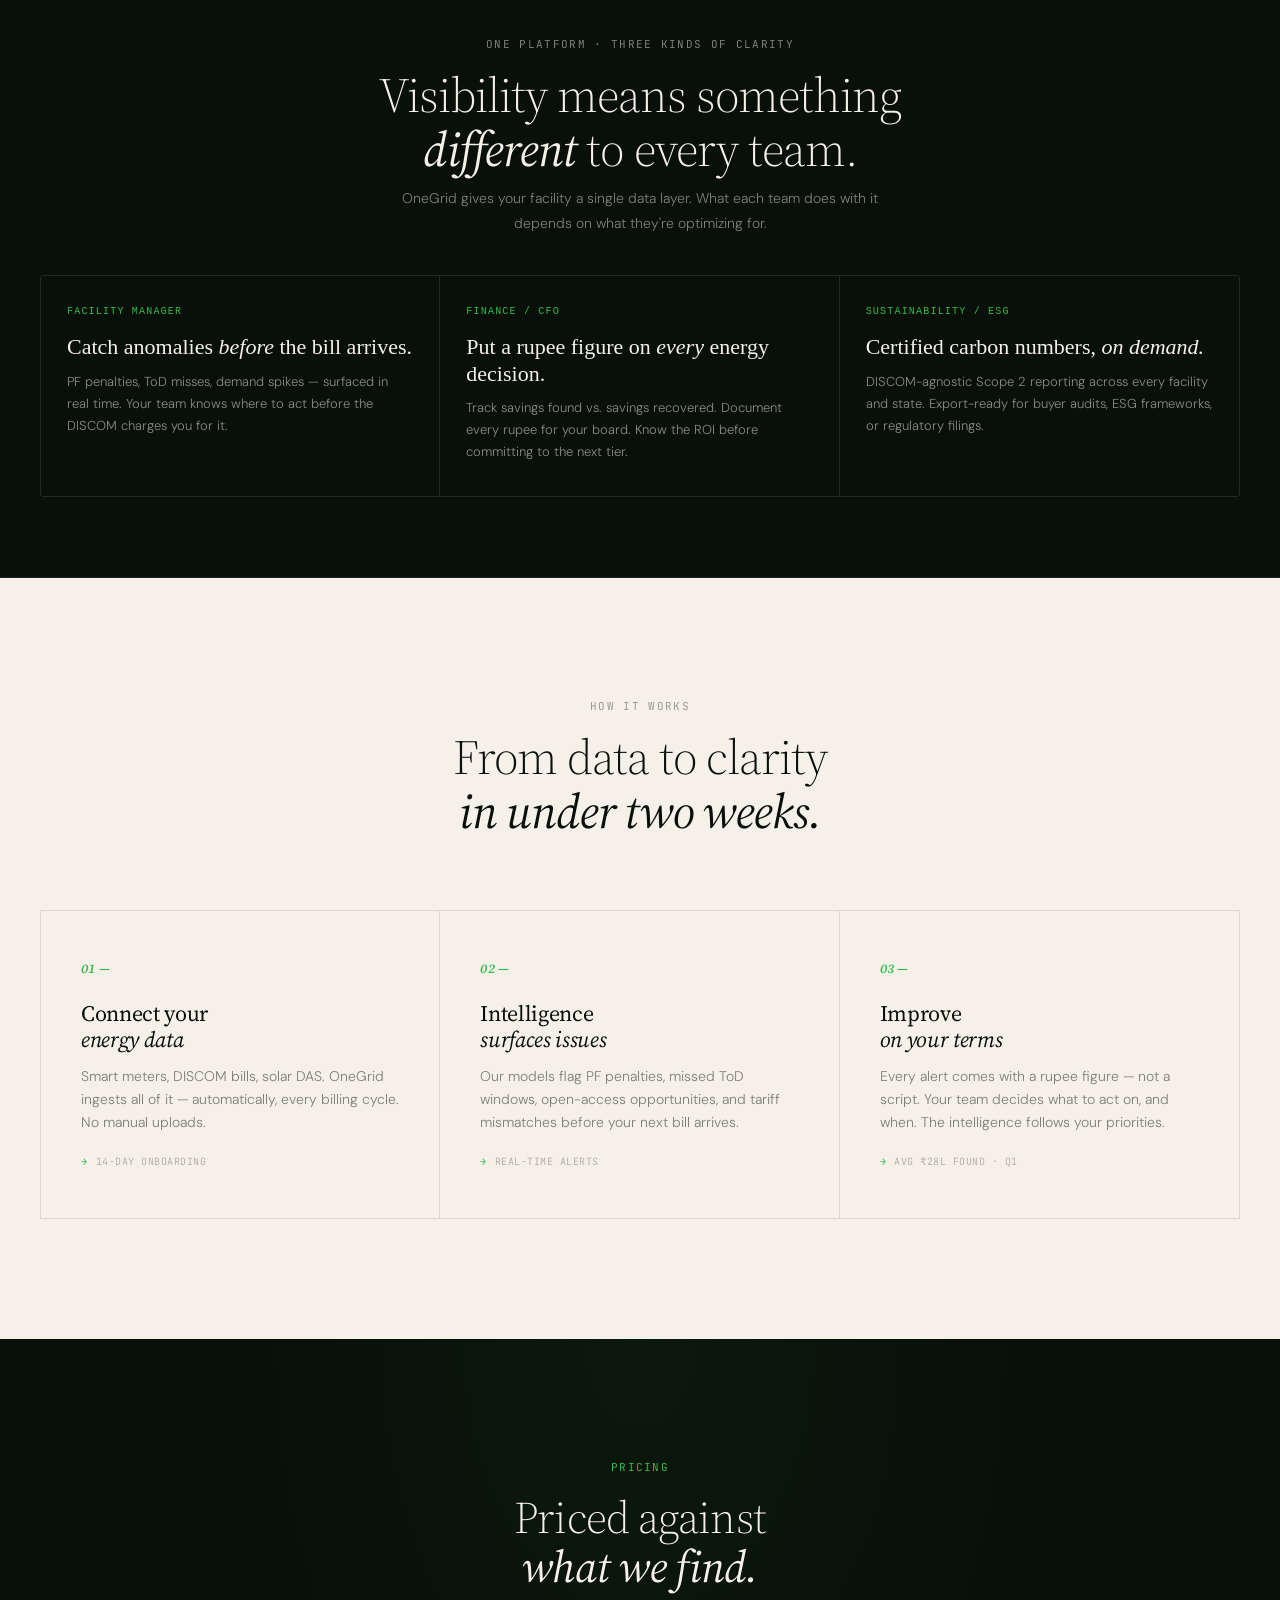
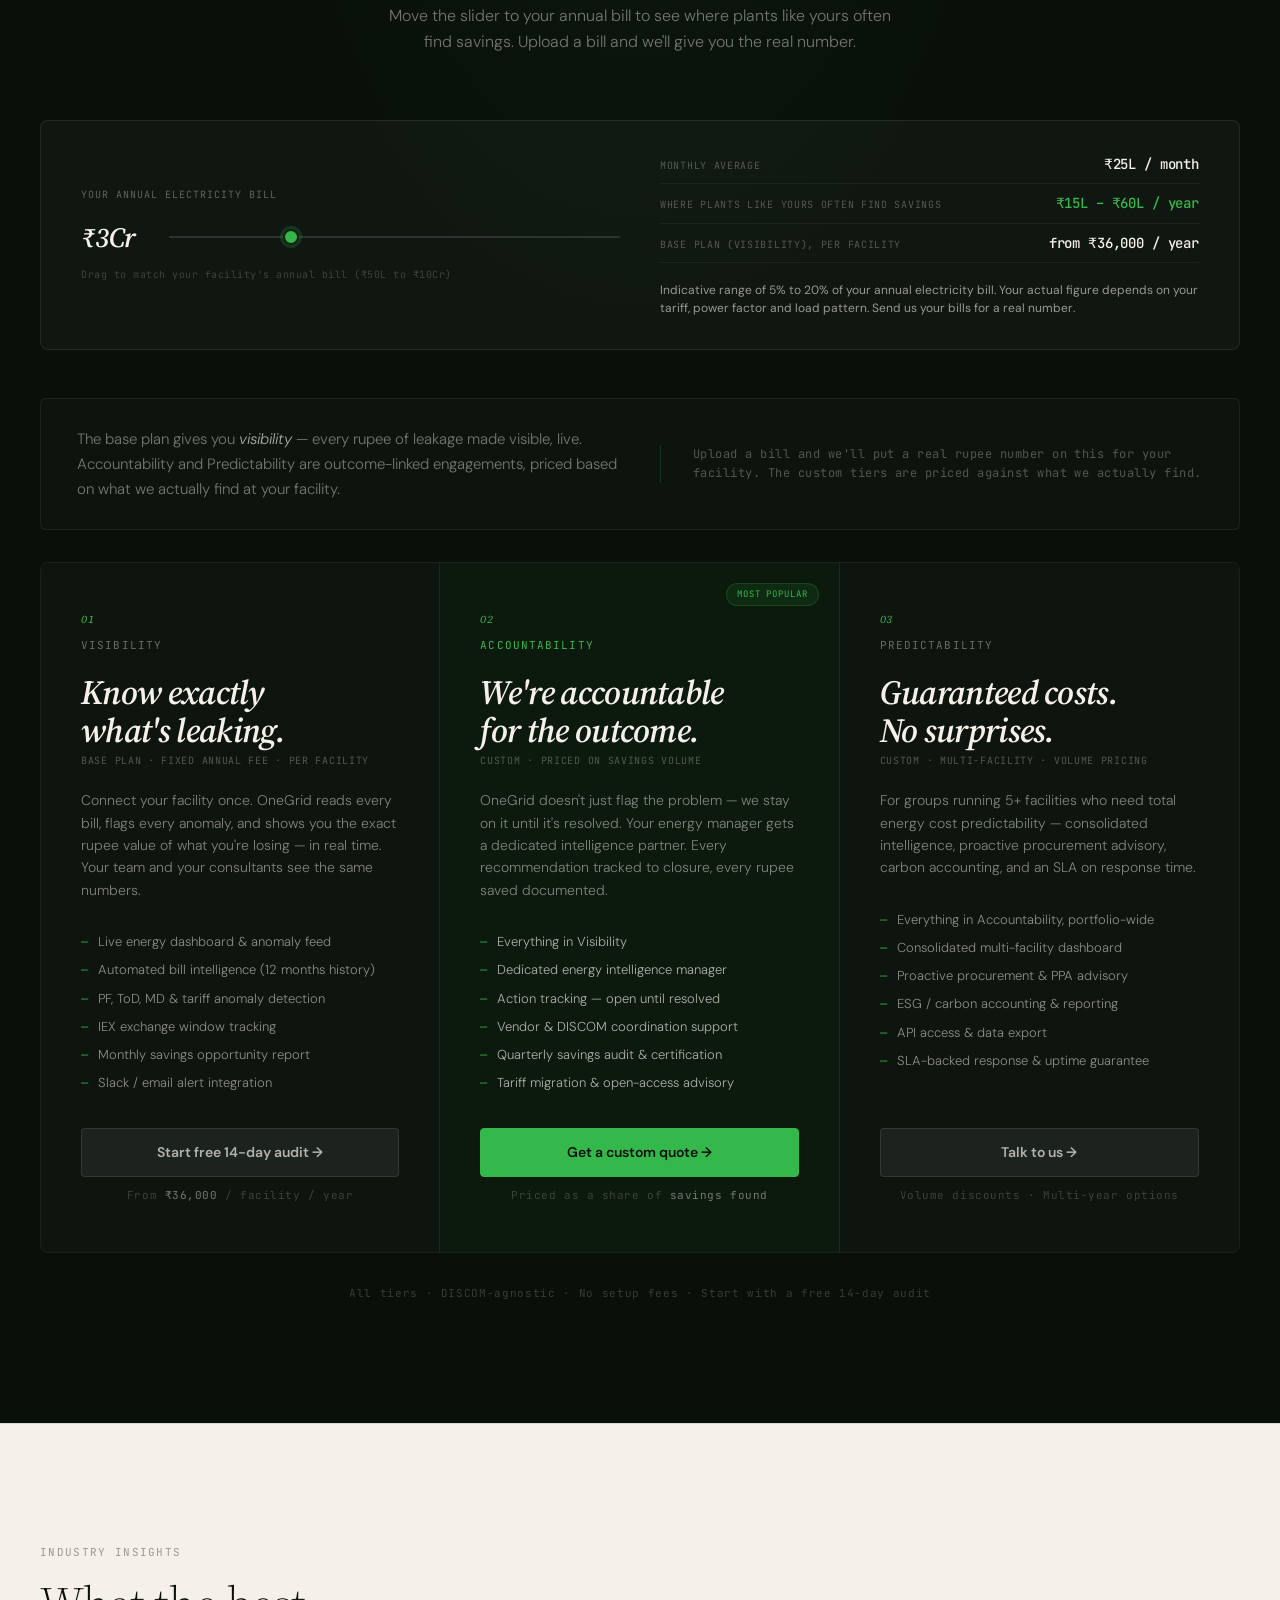
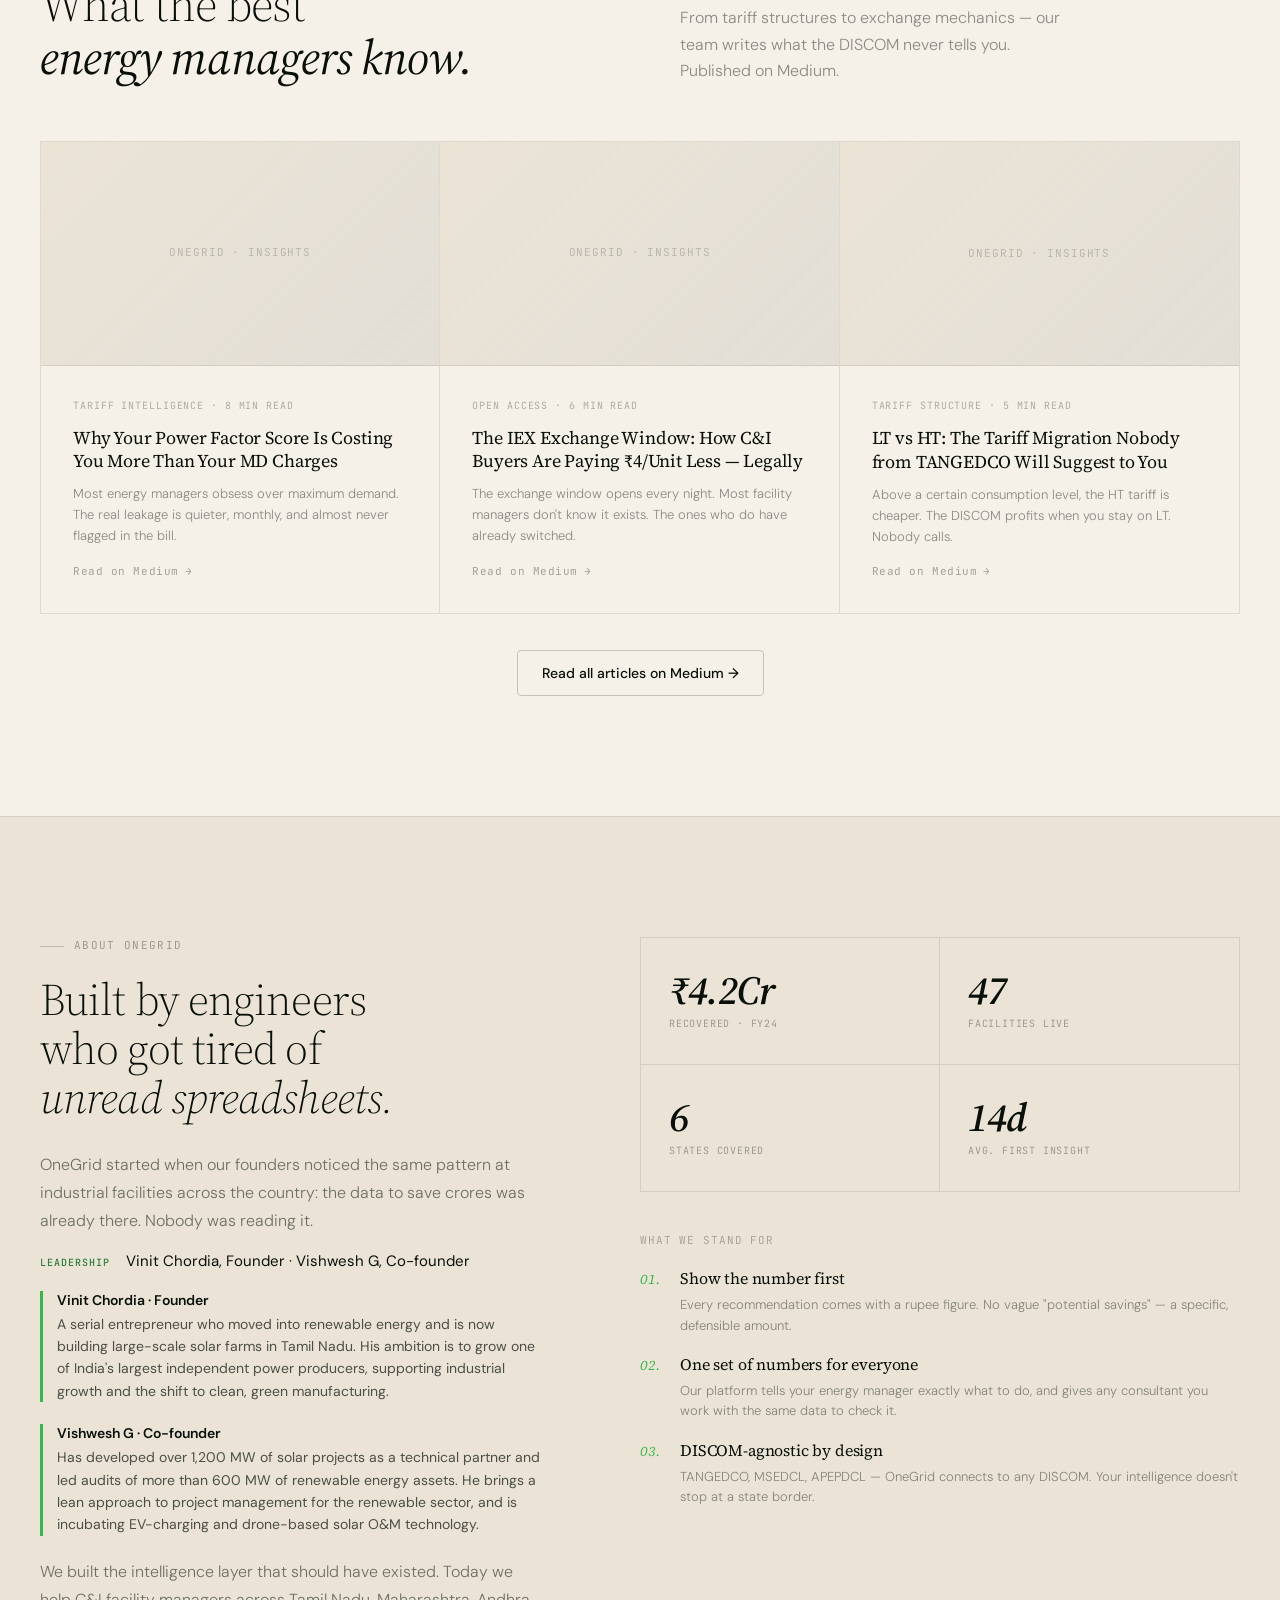
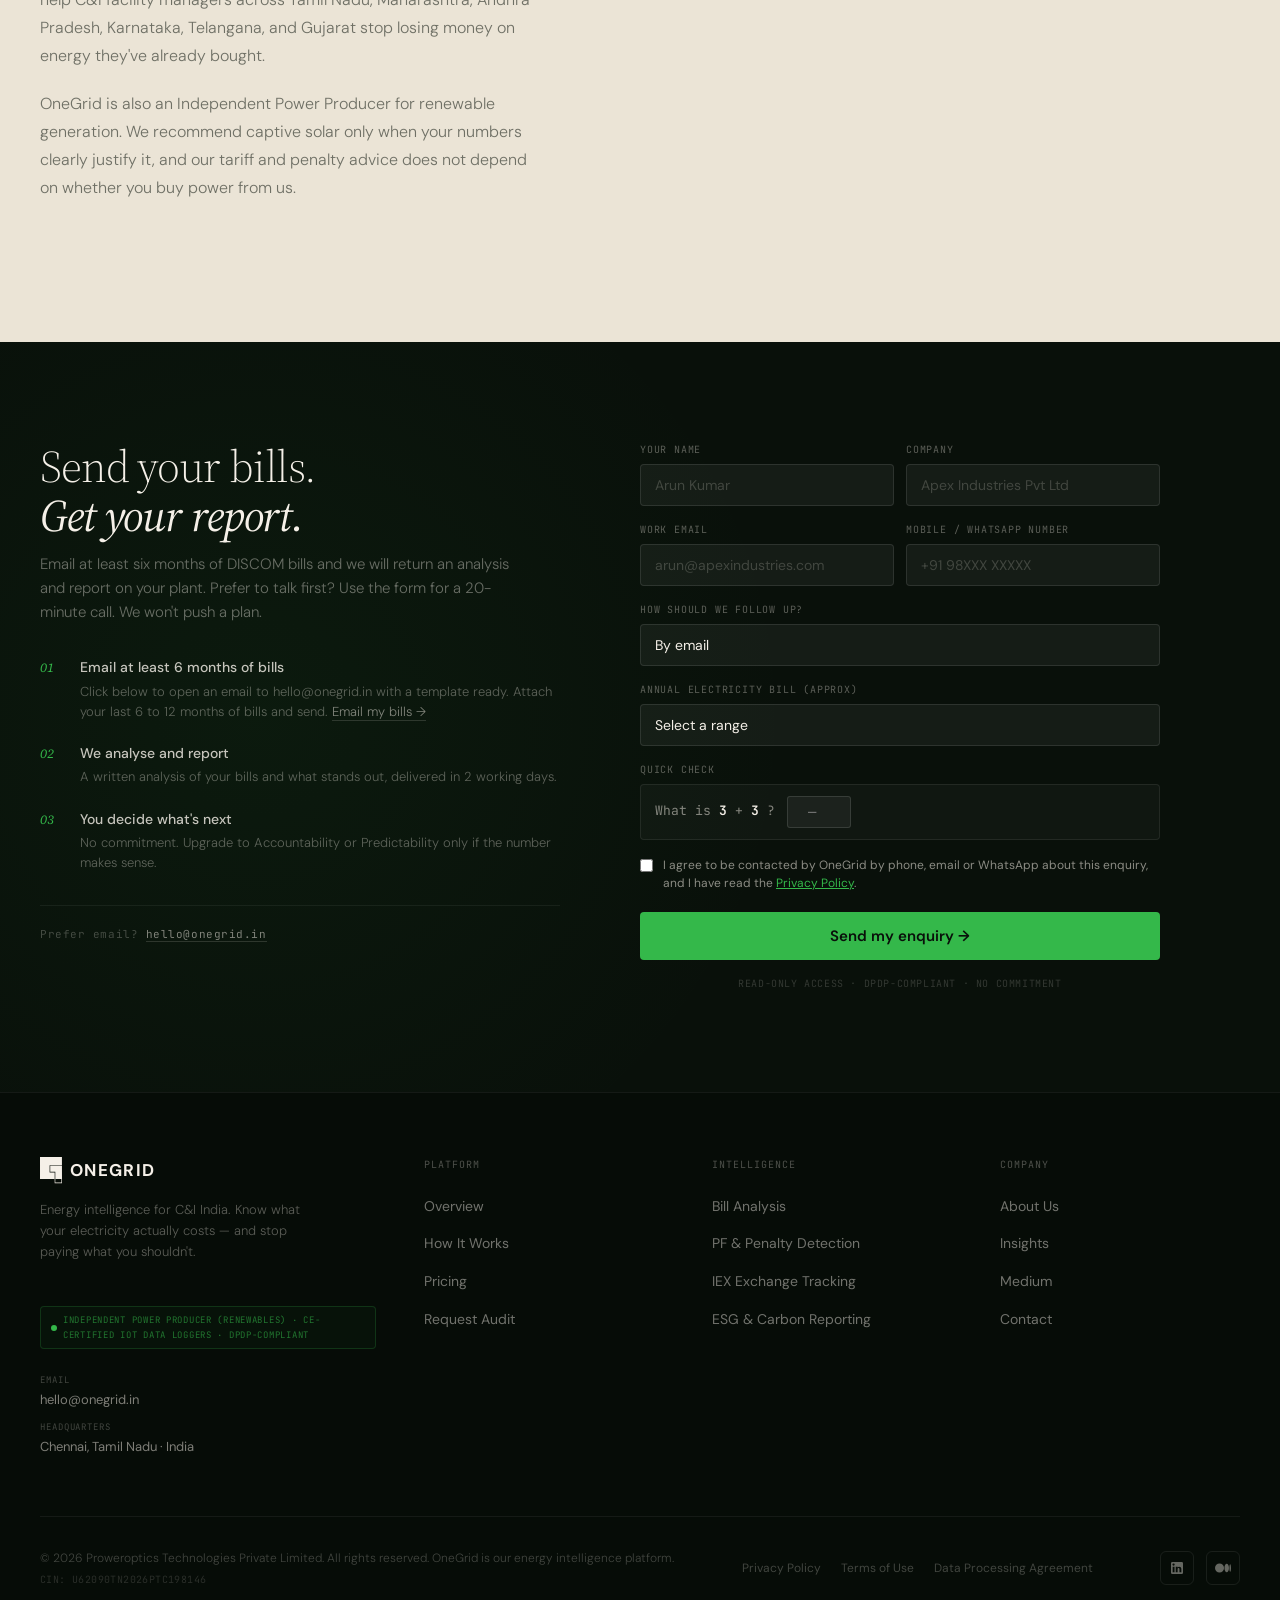
==== commit 9fd84833: "fix: move site analytics to a dedicated OneGrid GA4 property; measure production only The site was t" ====
--- a/index.html
+++ b/index.html
@@ -61,17 +61,26 @@
   ]
 }
 </script>
-<!-- Google Analytics GA4 — G-32NS9EMXF7 -->
-<script async src="https://www.googletagmanager.com/gtag/js?id=G-32NS9EMXF7"></script>
+<!-- Google Analytics GA4: account "OneGrid", property onegrid.in, stream "OneGrid website" -->
 <script>
   window.dataLayer = window.dataLayer || [];
   function gtag(){dataLayer.push(arguments);}
-  gtag('js', new Date());
-  gtag('config', 'G-32NS9EMXF7', {
-    page_title: document.title,
-    page_location: window.location.href,
-    send_page_view: true
-  });
+  (function () {
+    var GA_ID = 'G-LXSVQDG751';
+    var host = location.hostname;
+    // Only measure the real site: no data from localhost, previews or other hosts
+    if (host !== 'onegrid.in' && host !== 'www.onegrid.in') return;
+    var tag = document.createElement('script');
+    tag.async = true;
+    tag.src = 'https://www.googletagmanager.com/gtag/js?id=' + GA_ID;
+    document.head.appendChild(tag);
+    gtag('js', new Date());
+    gtag('config', GA_ID, {
+      page_title: document.title,
+      page_location: window.location.href,
+      send_page_view: true
+    });
+  })();
 </script>
 
 <link rel="preconnect" href="https://fonts.googleapis.com">
@@ -2849,7 +2858,7 @@
           Can your<br>electricity cost<br>be <span class="signal">reduced?</span>
         </h1>
         <p class="hero__sub">
-          Email us at least six months of your DISCOM bills. We analyse them and return a written report on your plant within 2 working days. If there is nothing worth chasing, we will say so.
+          Email us at least six months of your DISCOM bills. We analyse them and return a written report on your plant within 2 working days. If there is nothing worth chasing, we will say so. <!-- CONFIRM: 'we will say so' must be true in practice -->
         </p>
         <div class="hero-check" id="hero-check">
           <div class="hero-check__title">60-second check</div>
@@ -3032,7 +3041,7 @@
         <span class="eyebrow">Field Evidence</span>
         <h2 class="section-title">Real facilities.<br><em>Already quantified.</em></h2>
       </div>
-      <p class="cases__lede">Every number below was sitting in a spreadsheet, unread. These are examples from real facilities, with names withheld.</p>
+      <p class="cases__lede">Every number below was sitting in a spreadsheet, unread. These are examples from real facilities, with names withheld. <!-- CONFIRM: all four cases real; add customer quote or named reference where permitted --></p>
     </div>
     <div class="cases__grid">
       <div class="case-card">
@@ -3449,7 +3458,7 @@
           <p>Has developed over 1,200 MW of solar projects as a technical partner and led audits of more than 600 MW of renewable energy assets. He brings a lean approach to project management for the renewable sector, and is incubating EV-charging and drone-based solar O&amp;M technology.</p>
         </div>
         <p class="about__body">We built the intelligence layer that should have existed. Today we help C&I facility managers across Tamil Nadu, Maharashtra, Andhra Pradesh, Karnataka, Telangana, and Gujarat stop losing money on energy they've already bought.</p>
-        <p class="about__body">OneGrid is also an Independent Power Producer for renewable generation. We recommend captive solar only when your numbers clearly justify it, and our tariff and penalty advice does not depend on whether you buy power from us.</p>
+        <p class="about__body">OneGrid is also an Independent Power Producer for renewable generation. We recommend captive solar only when your numbers clearly justify it, and our tariff and penalty advice does not depend on whether you buy power from us. <!-- CONFIRM: optionally add a line of background / role for each founder --></p>
       </div>
       <div class="about__right">
         <div class="about__stats">
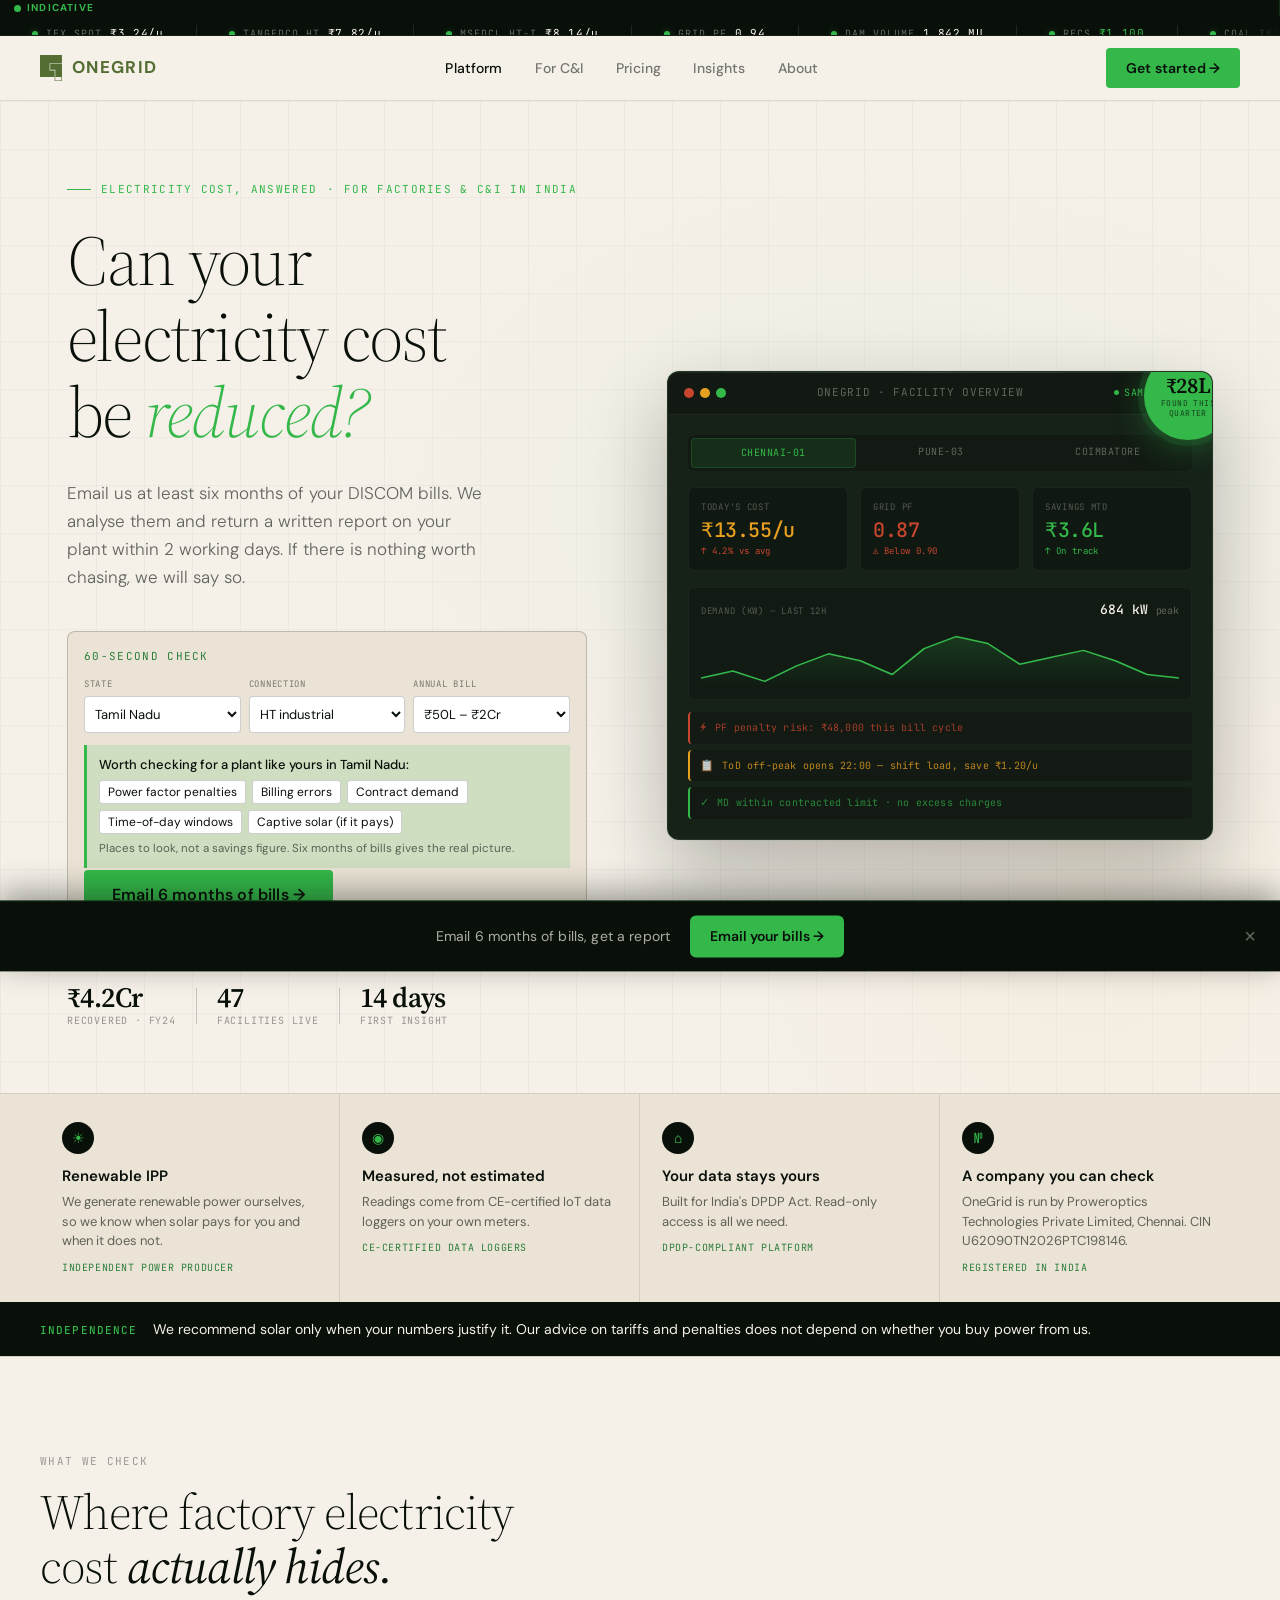
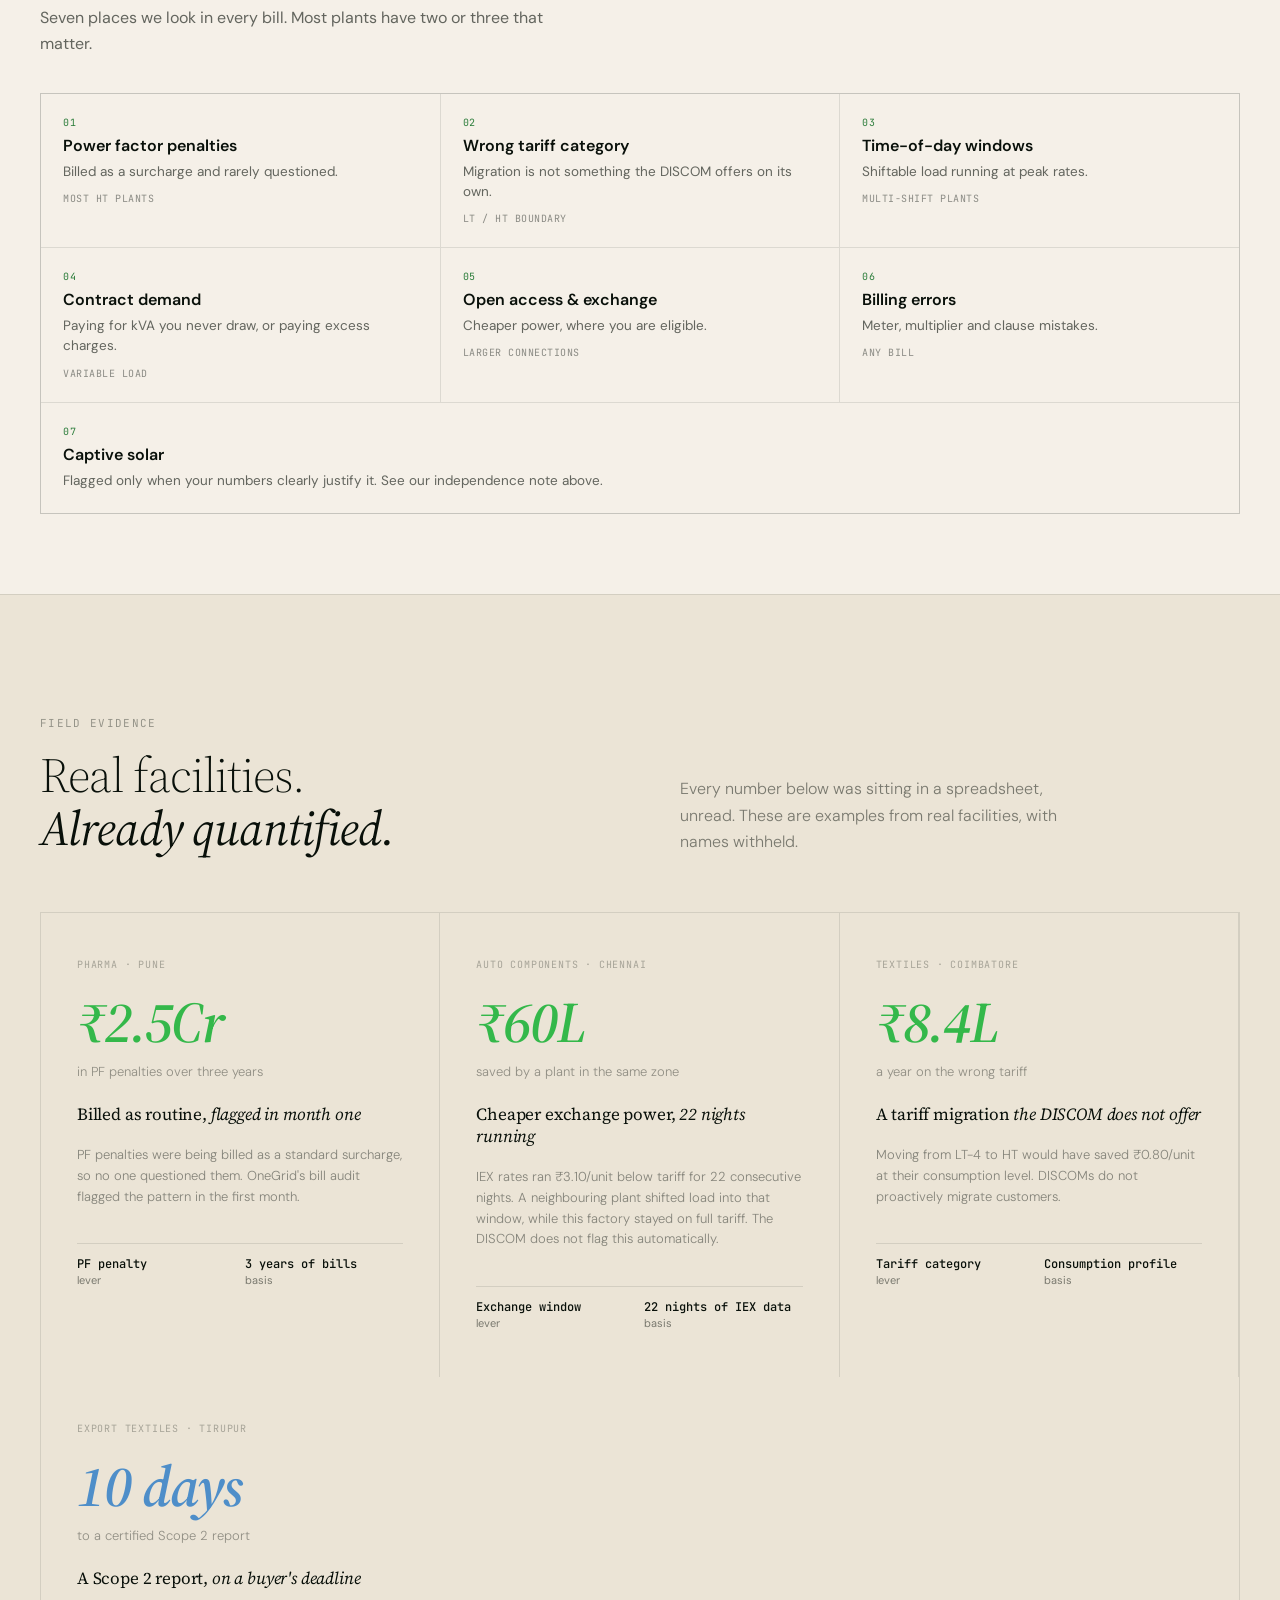
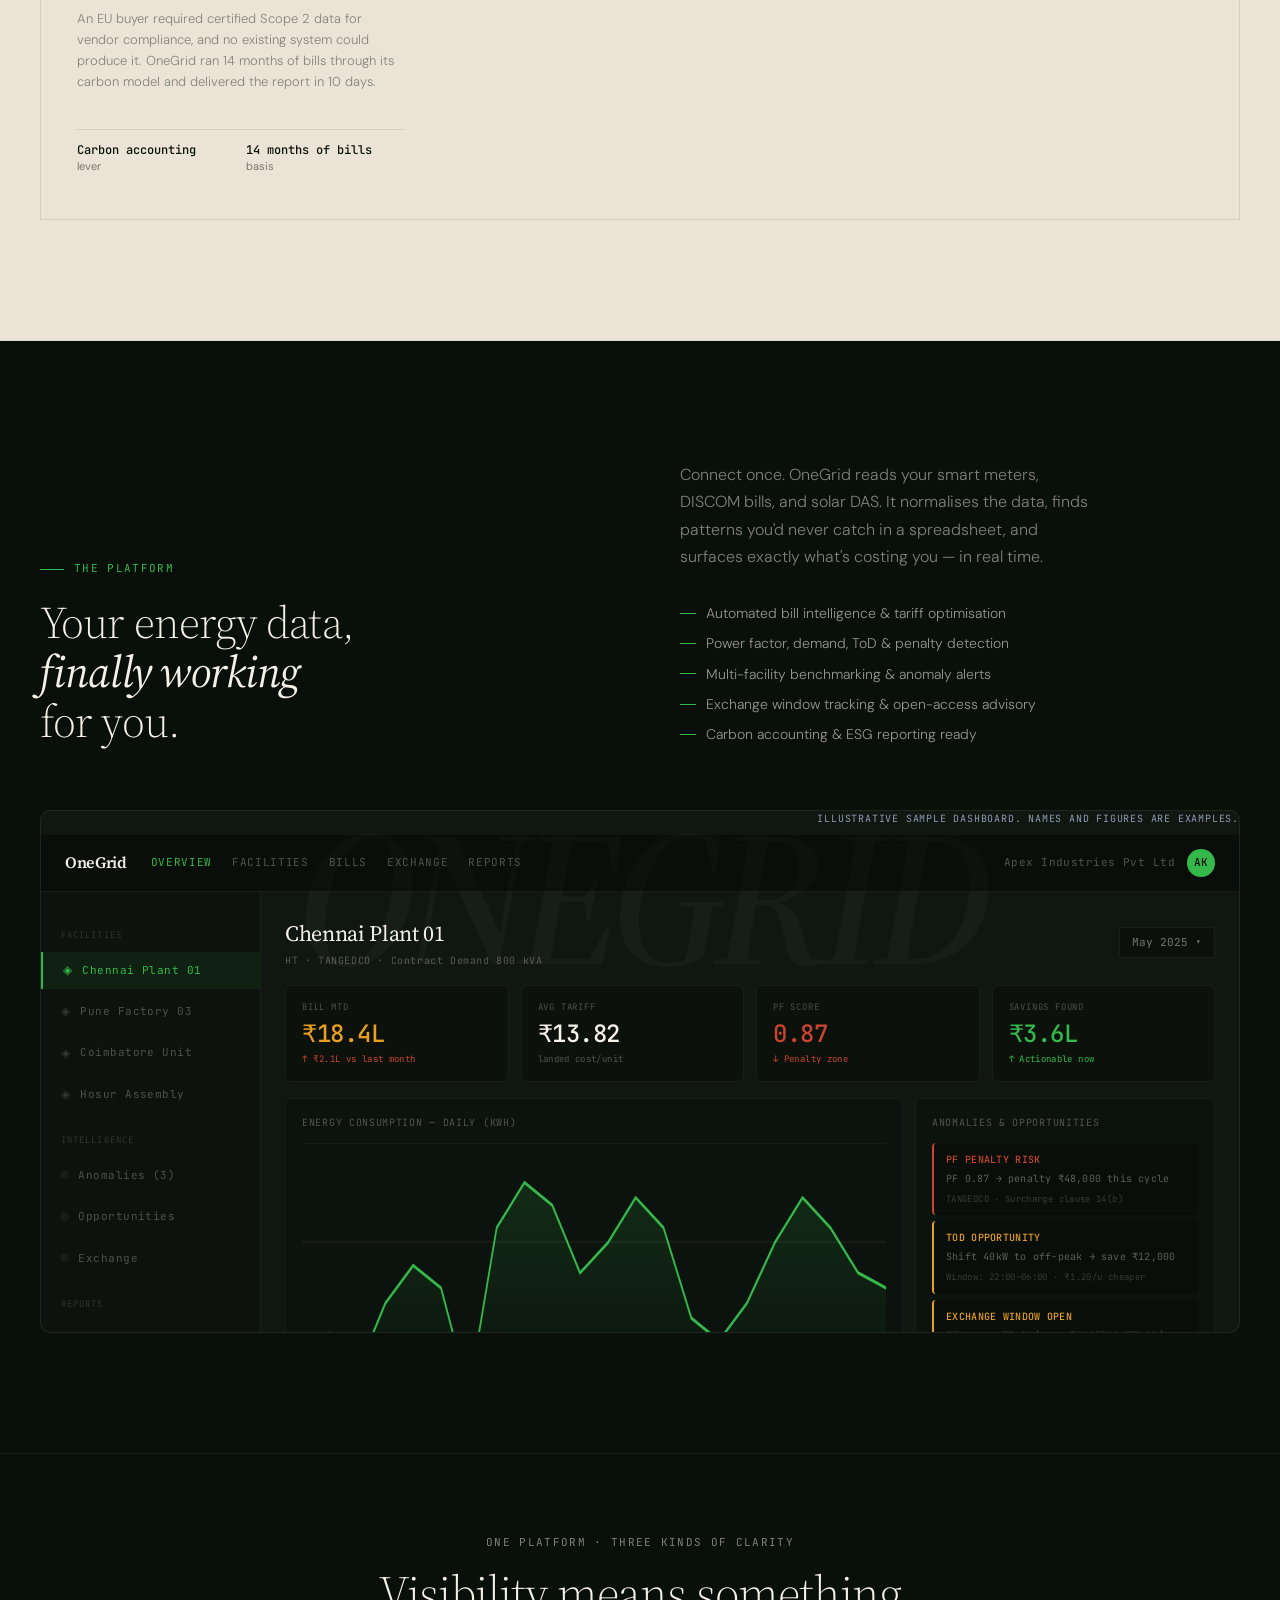
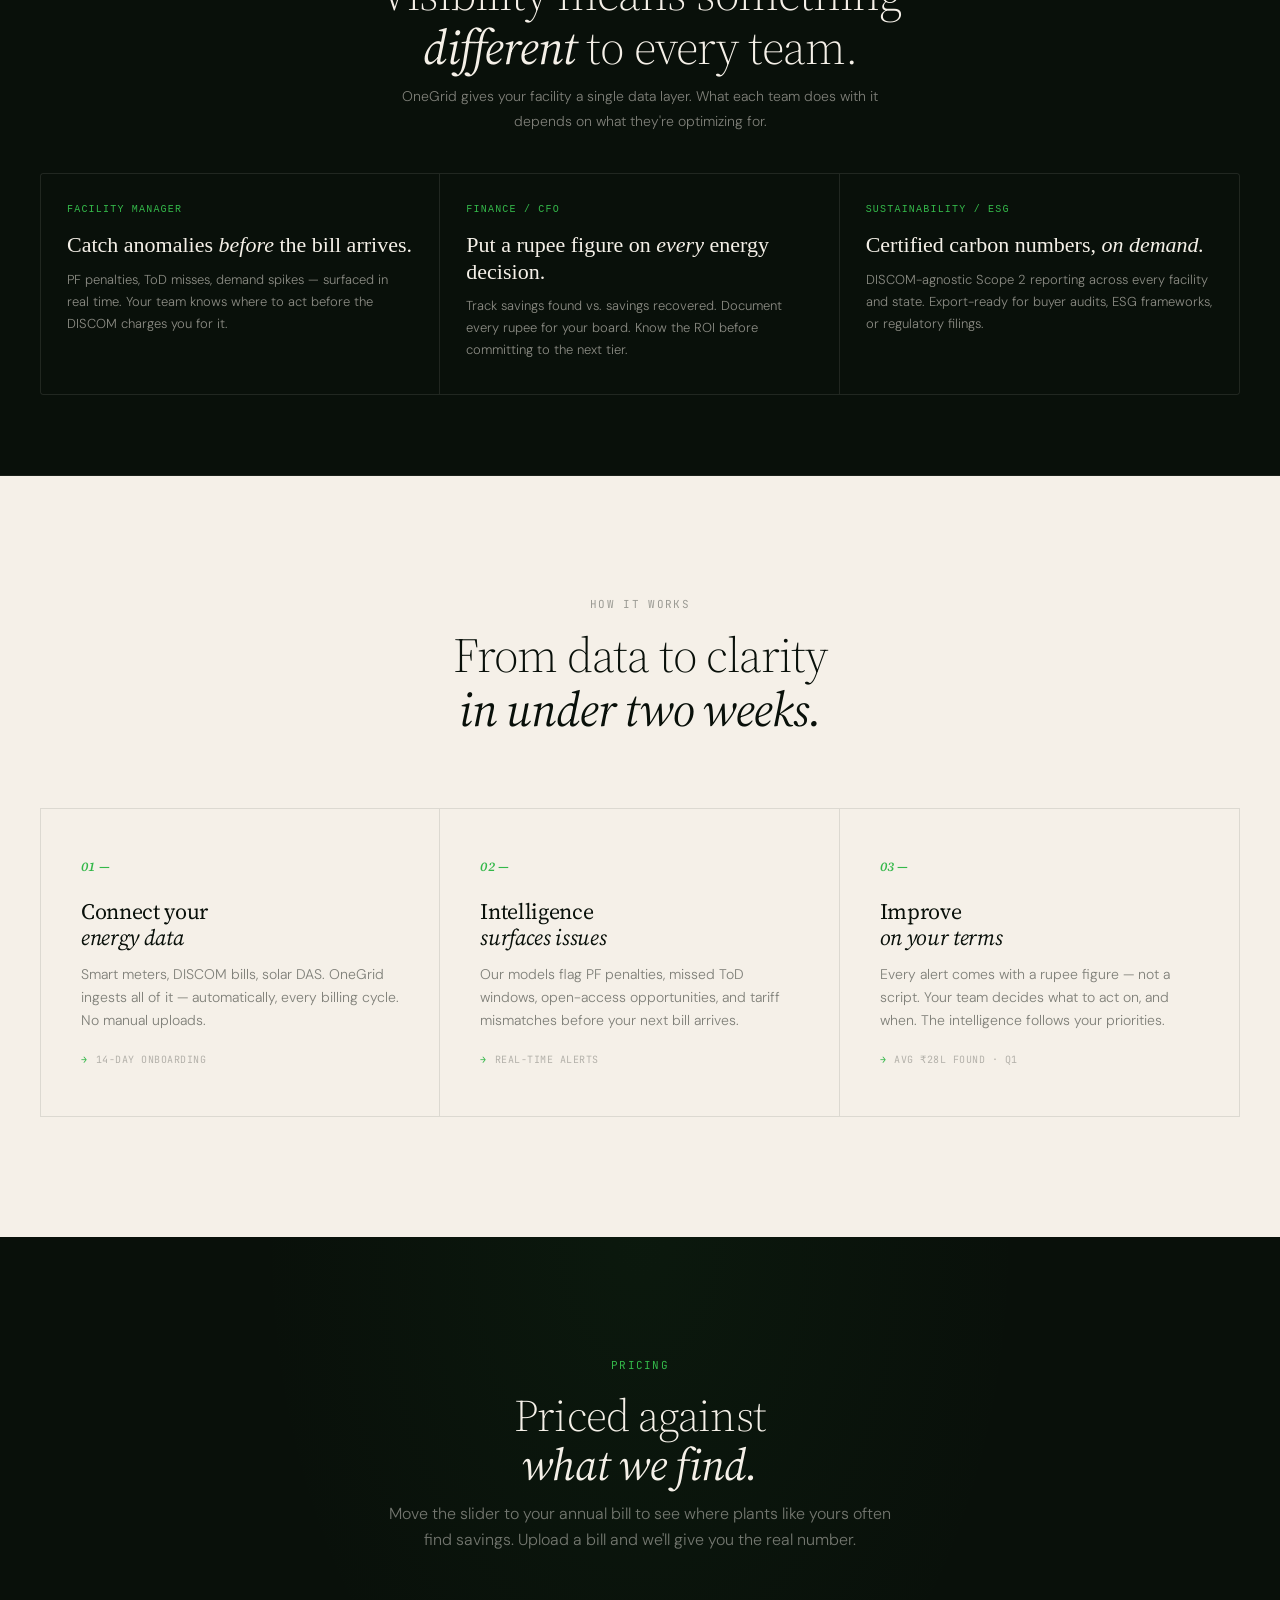
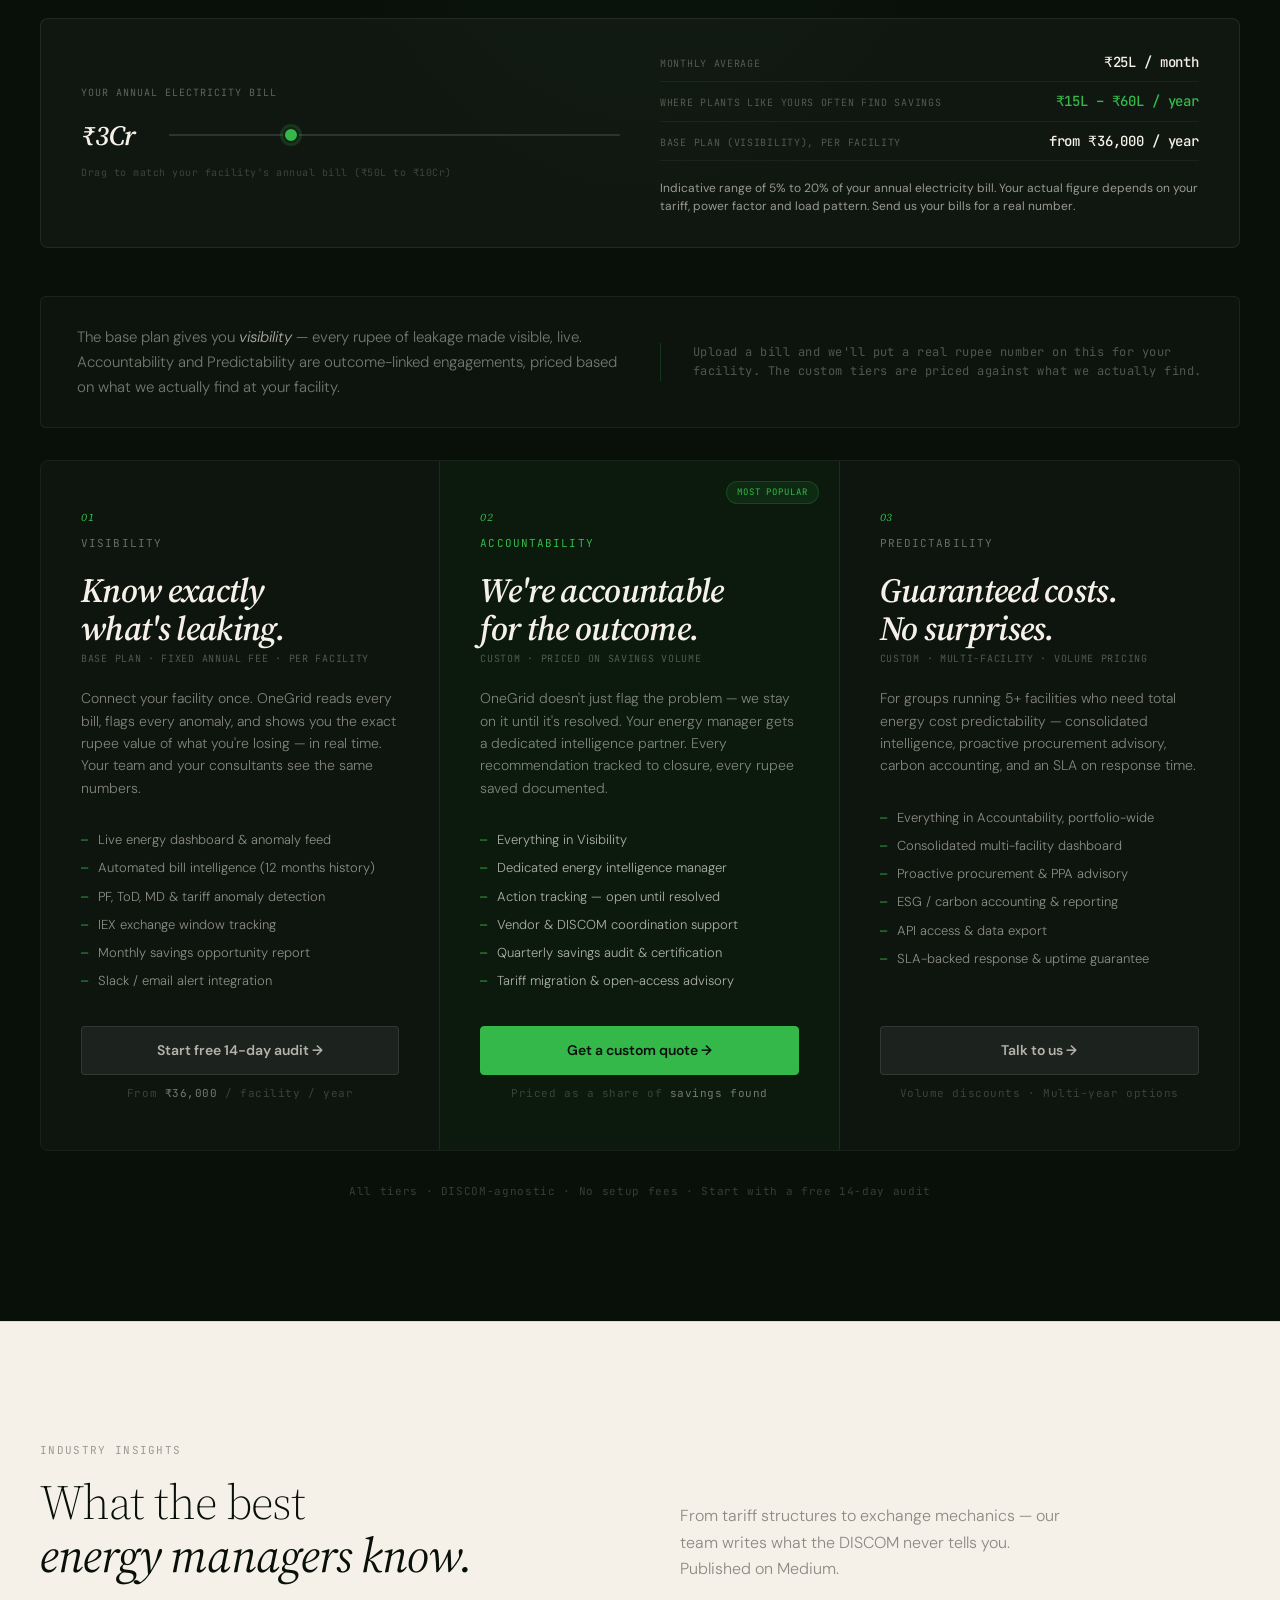
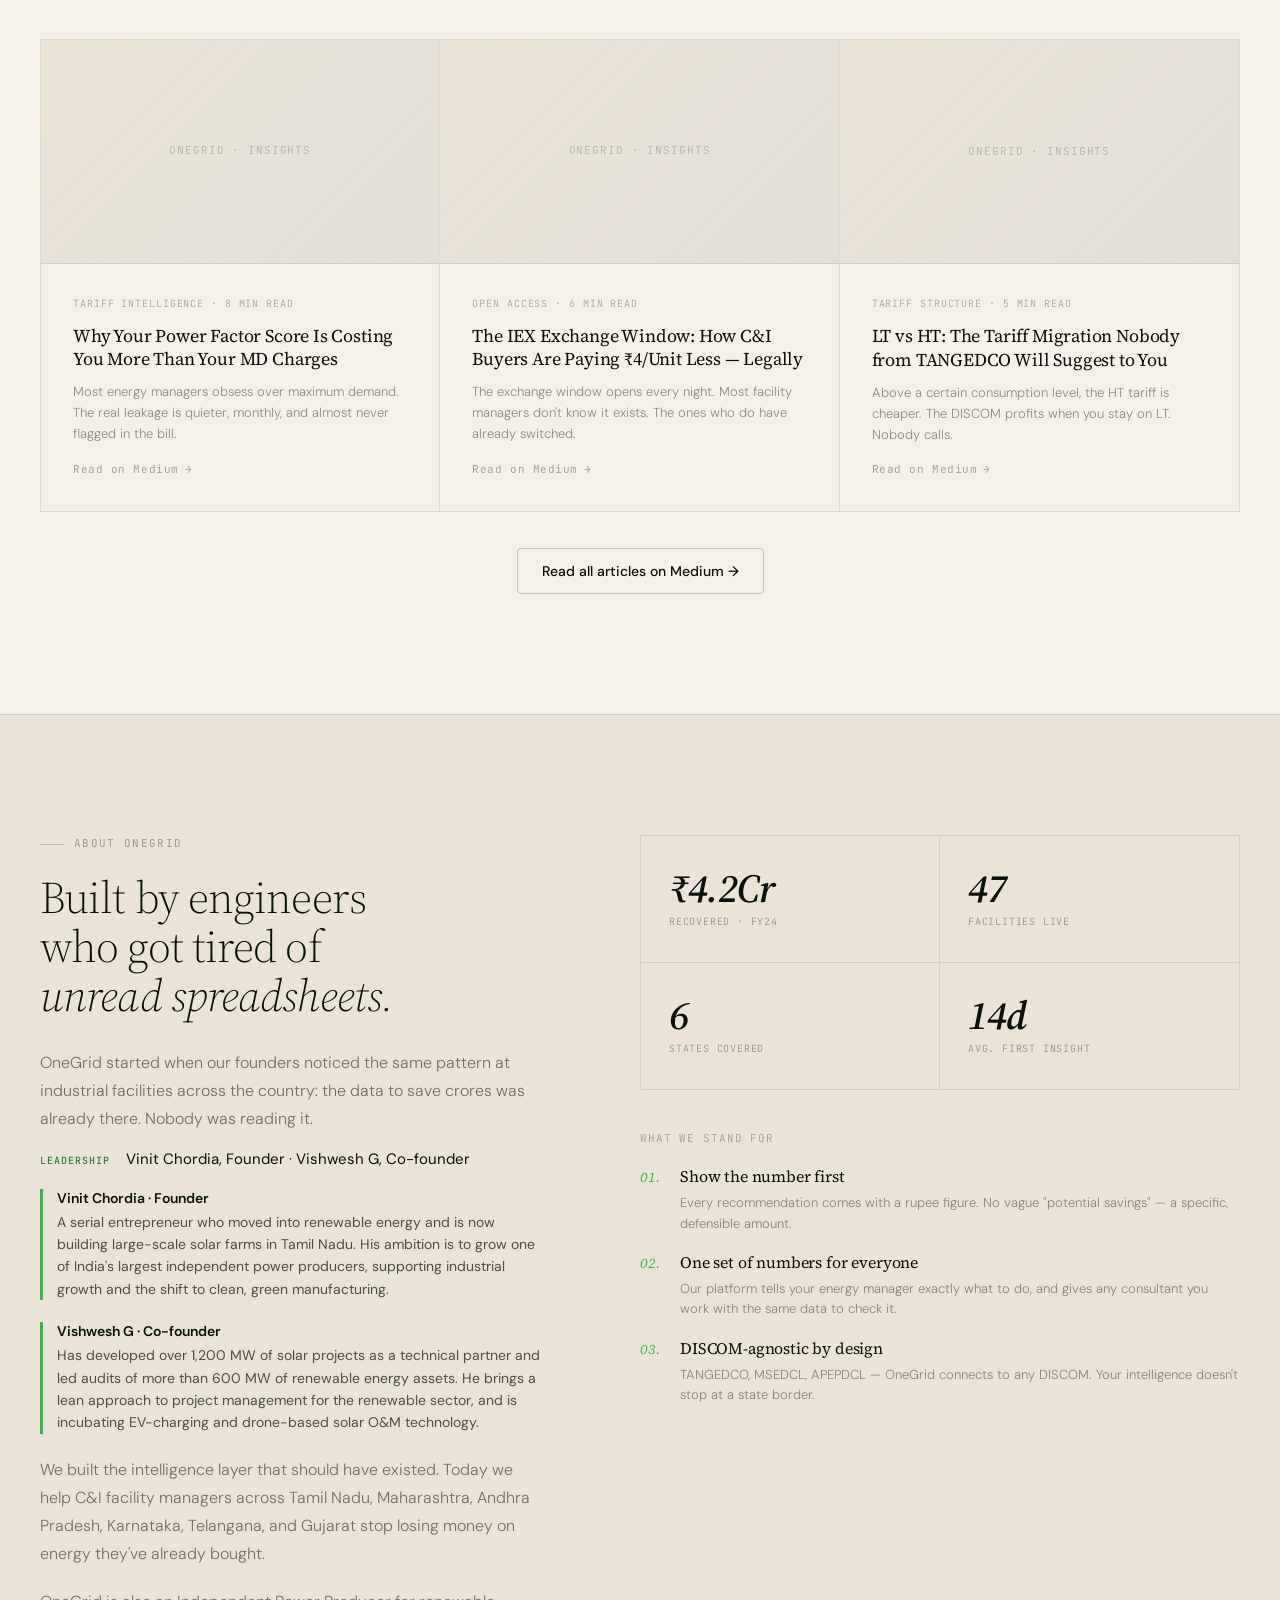
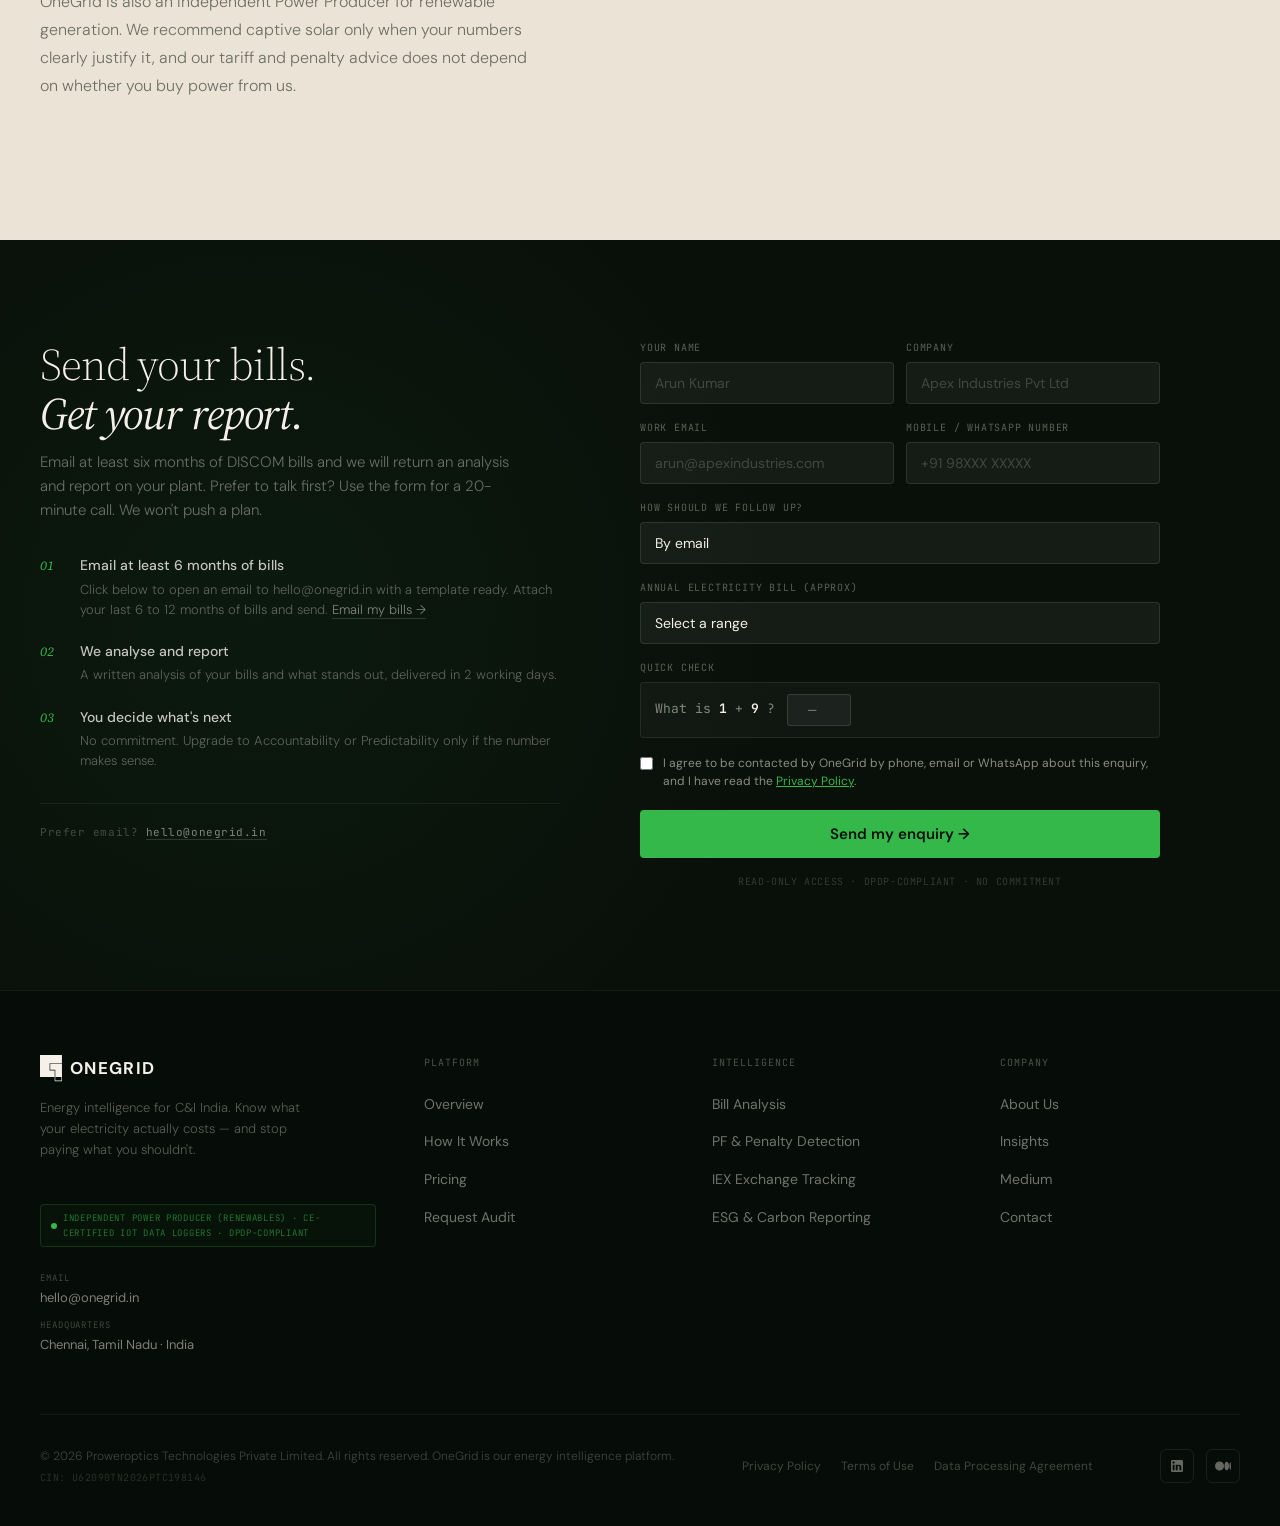
==== commit 05f1bfc9: "copy: remove the sample report banner and link There is no sample report to link yet, so the 'See a " ====
--- a/index.html
+++ b/index.html
@@ -2762,10 +2762,6 @@
 .lever__title{font:600 16px var(--sans);margin:6px 0}
 .lever__body{font-size:13.5px;color:rgba(9,16,10,.62);line-height:1.5}
 .lever__fit{margin-top:10px;font:10px var(--mono);letter-spacing:.05em;text-transform:uppercase;color:rgba(9,16,10,.45)}
-.levers__sample{margin-top:24px;display:flex;gap:16px;align-items:center;background:var(--forest);color:var(--parchment);padding:16px 20px;border-radius:6px}
-.levers__doc{width:36px;height:46px;border:1px solid var(--signal);border-radius:2px;display:grid;place-items:center;font:9px var(--mono);color:var(--signal);flex:none}
-.levers__sample p{font-size:14px;margin:0}
-.levers__sample a{margin-left:auto;color:var(--signal);font:600 13px var(--sans);white-space:nowrap}
 
 .case__facts{display:grid;grid-template-columns:1fr 1fr;gap:10px;margin-top:16px;padding-top:12px;border-top:1px solid var(--rule)}
 .case__facts div{font-size:11px;color:rgba(9,16,10,.5)}
@@ -2777,9 +2773,7 @@
   .trust-cell:nth-child(2){border-right:0}
   .trust-cell:nth-child(-n+2){border-bottom:1px solid var(--rule)}
   .levers__grid{grid-template-columns:1fr 1fr}
-  .levers__sample{flex-direction:column;align-items:flex-start}
-  .levers__sample a{margin-left:0}
-}
+    }
 @media (max-width:560px){
   .hero-check__row{grid-template-columns:1fr}
   .trust-strip__grid,.levers__grid{grid-template-columns:1fr}
@@ -3024,11 +3018,6 @@
       <div class="lever"><div class="lever__n">05</div><h3 class="lever__title">Open access &amp; exchange</h3><p class="lever__body">Cheaper power, where you are eligible.</p><div class="lever__fit">Larger connections</div></div>
       <div class="lever"><div class="lever__n">06</div><h3 class="lever__title">Billing errors</h3><p class="lever__body">Meter, multiplier and clause mistakes.</p><div class="lever__fit">Any bill</div></div>
       <div class="lever lever--wide"><div class="lever__n">07</div><h3 class="lever__title">Captive solar</h3><p class="lever__body">Flagged only when your numbers clearly justify it. See our independence note above.</p></div>
-    </div>
-    <div class="levers__sample">
-      <div class="levers__doc">PDF</div>
-      <p><strong>See a real report first.</strong> An anonymised audit, exactly as you would receive it. <!-- CONFIRM: attach anonymised sample report, then link it here --></p>
-      <a href="#contact" data-cta="sample_report">Request a sample report →</a>
     </div>
   </div>
 </section>
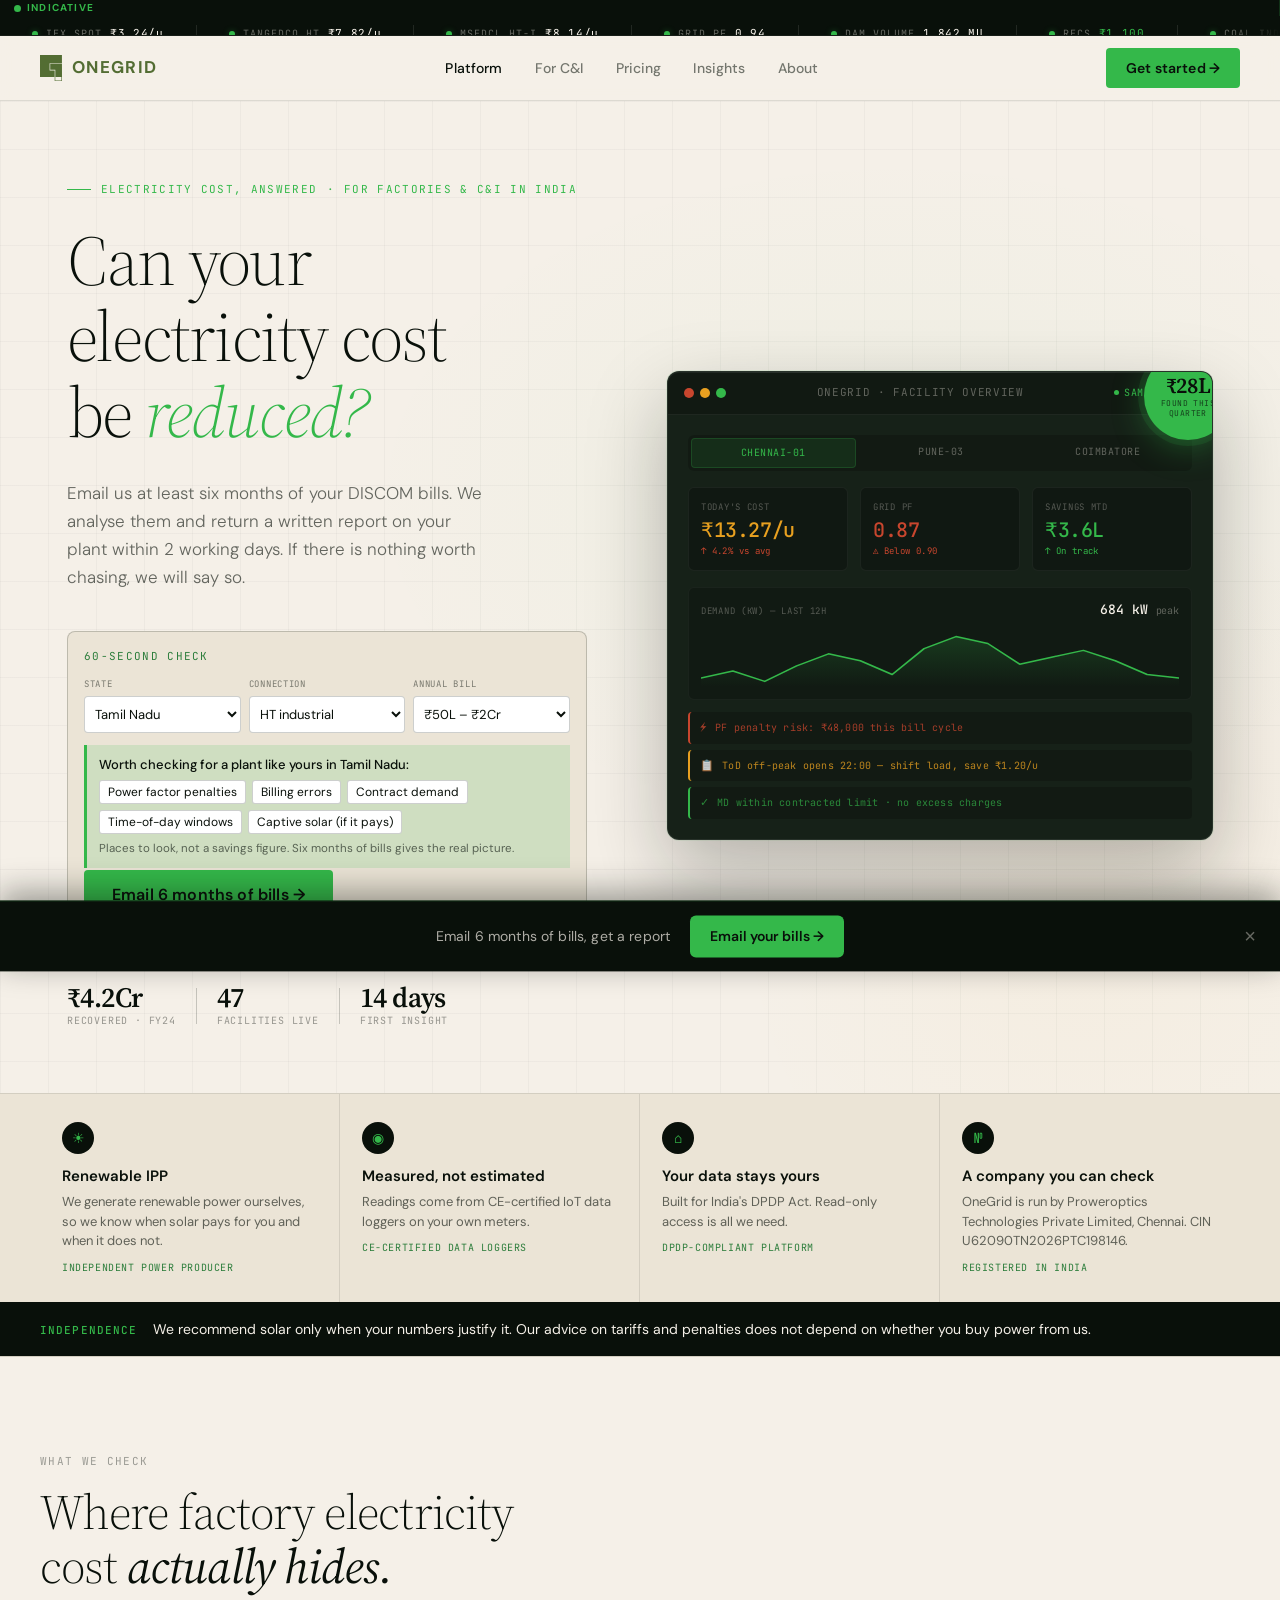
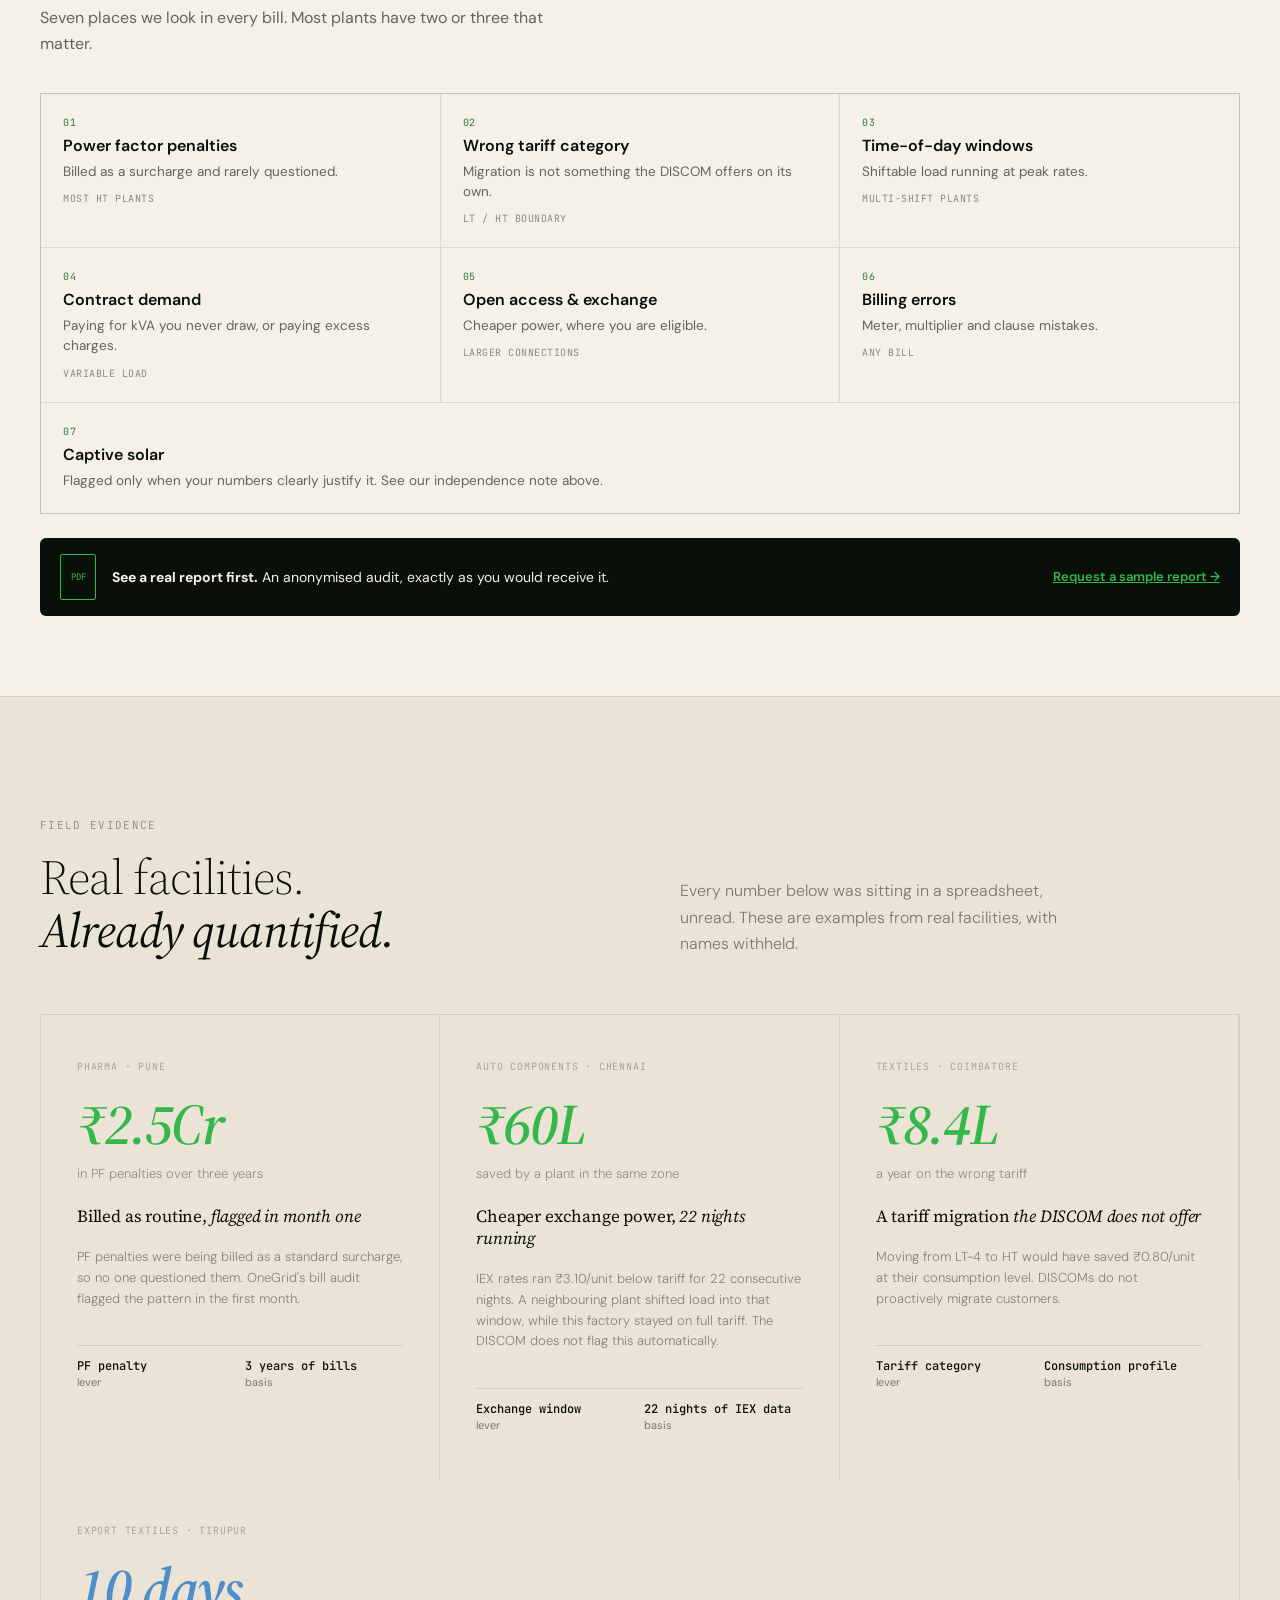
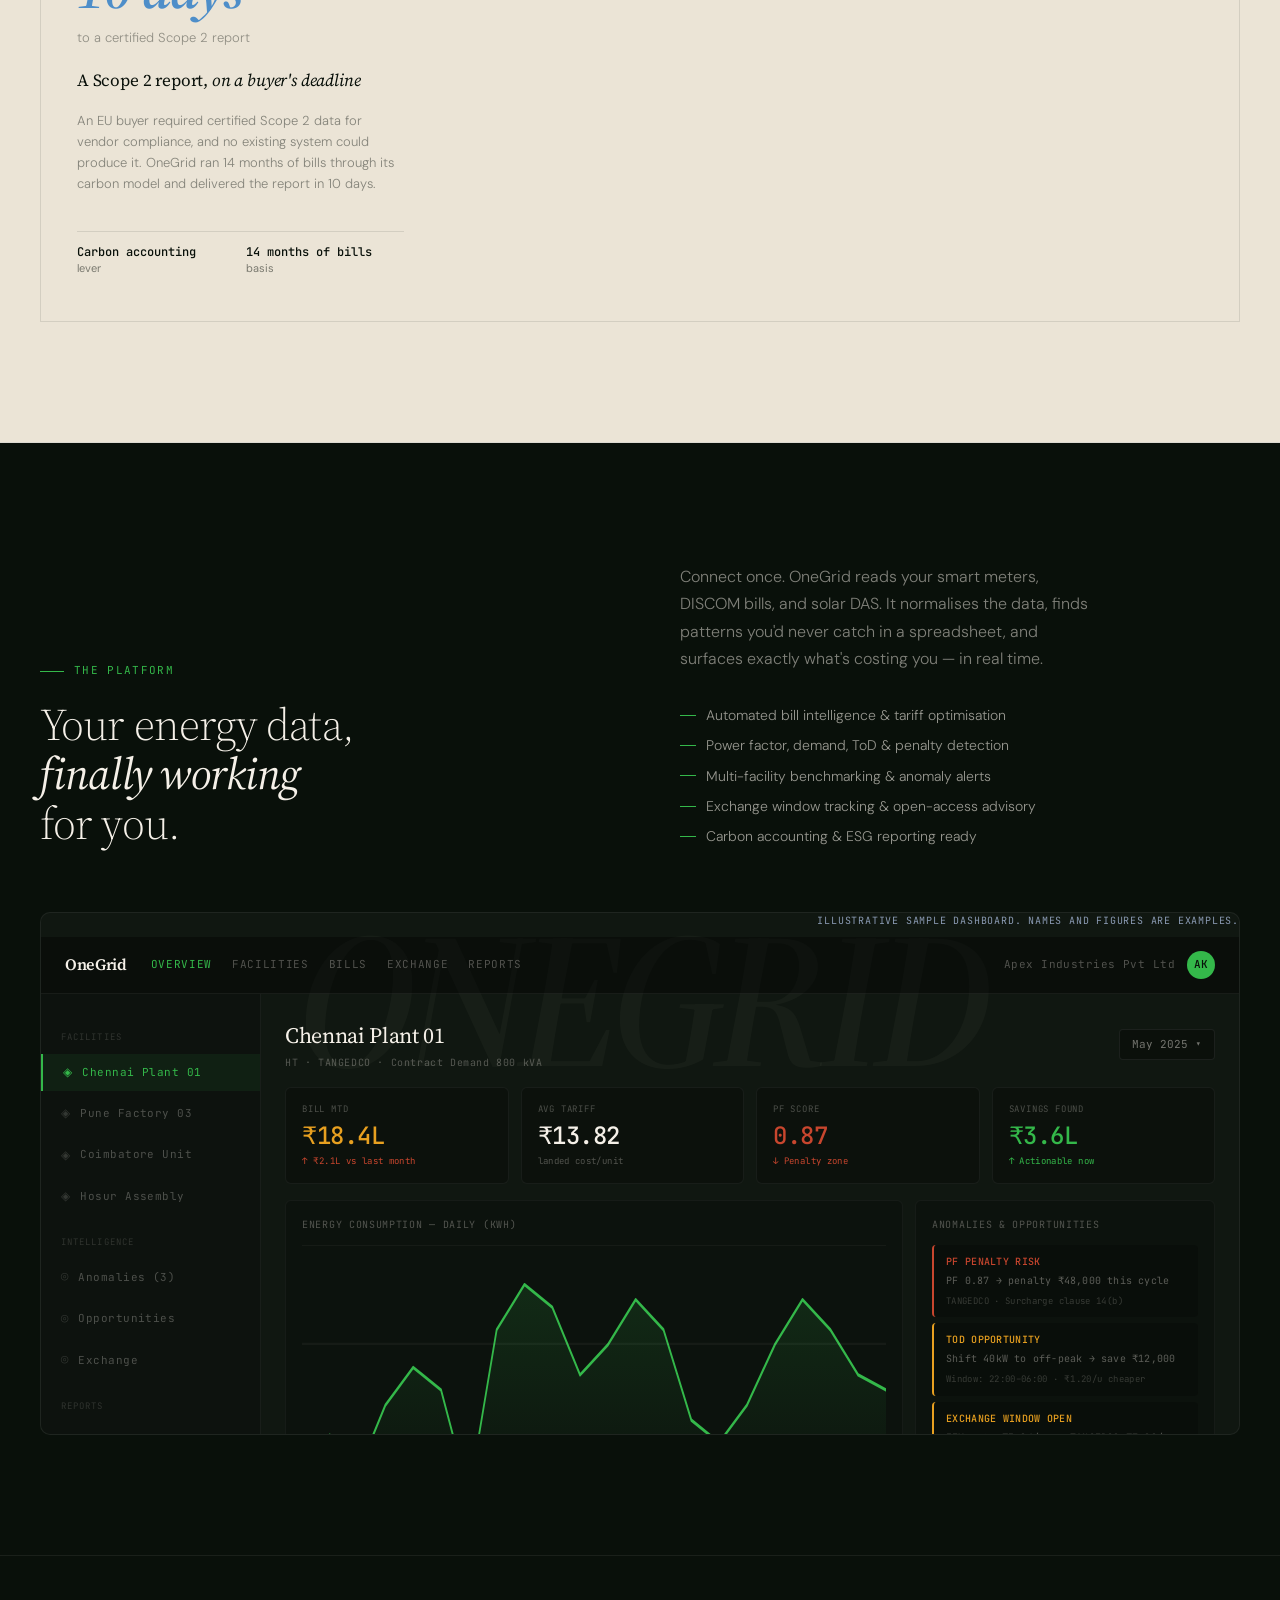
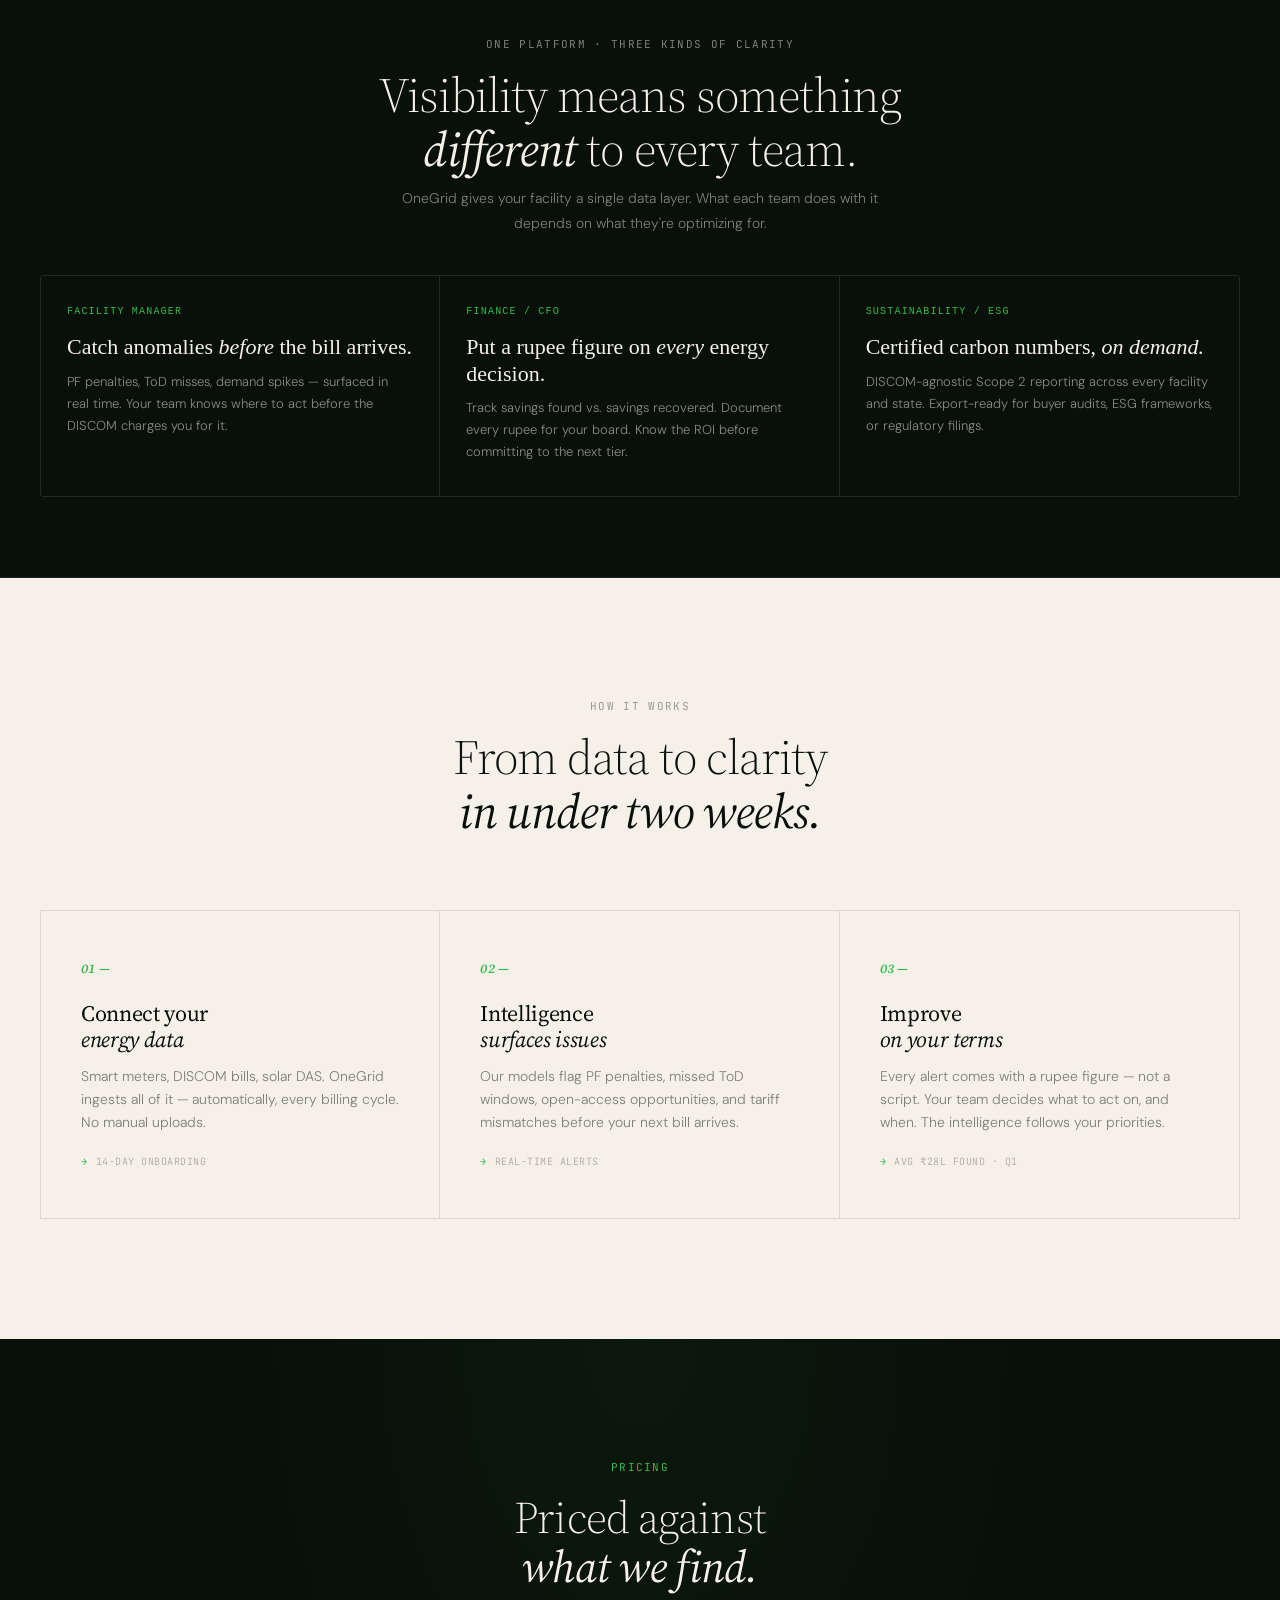
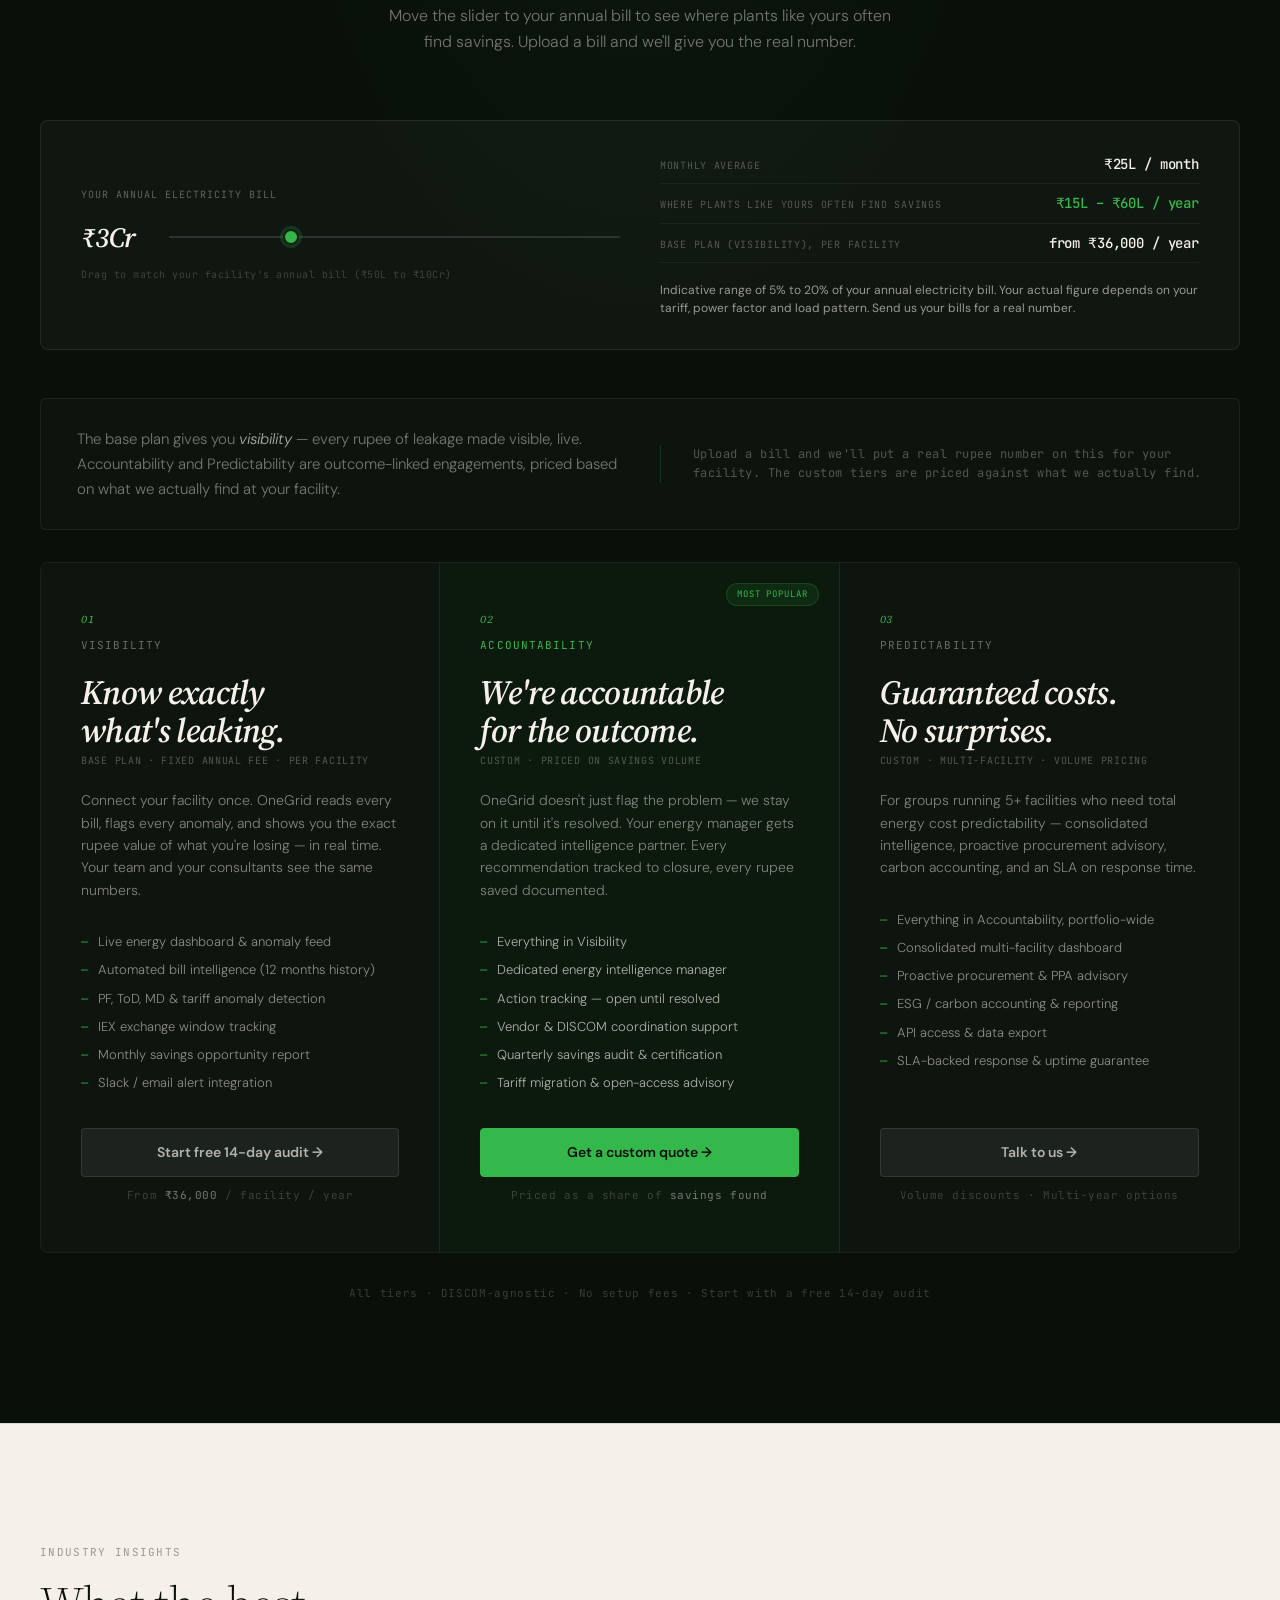
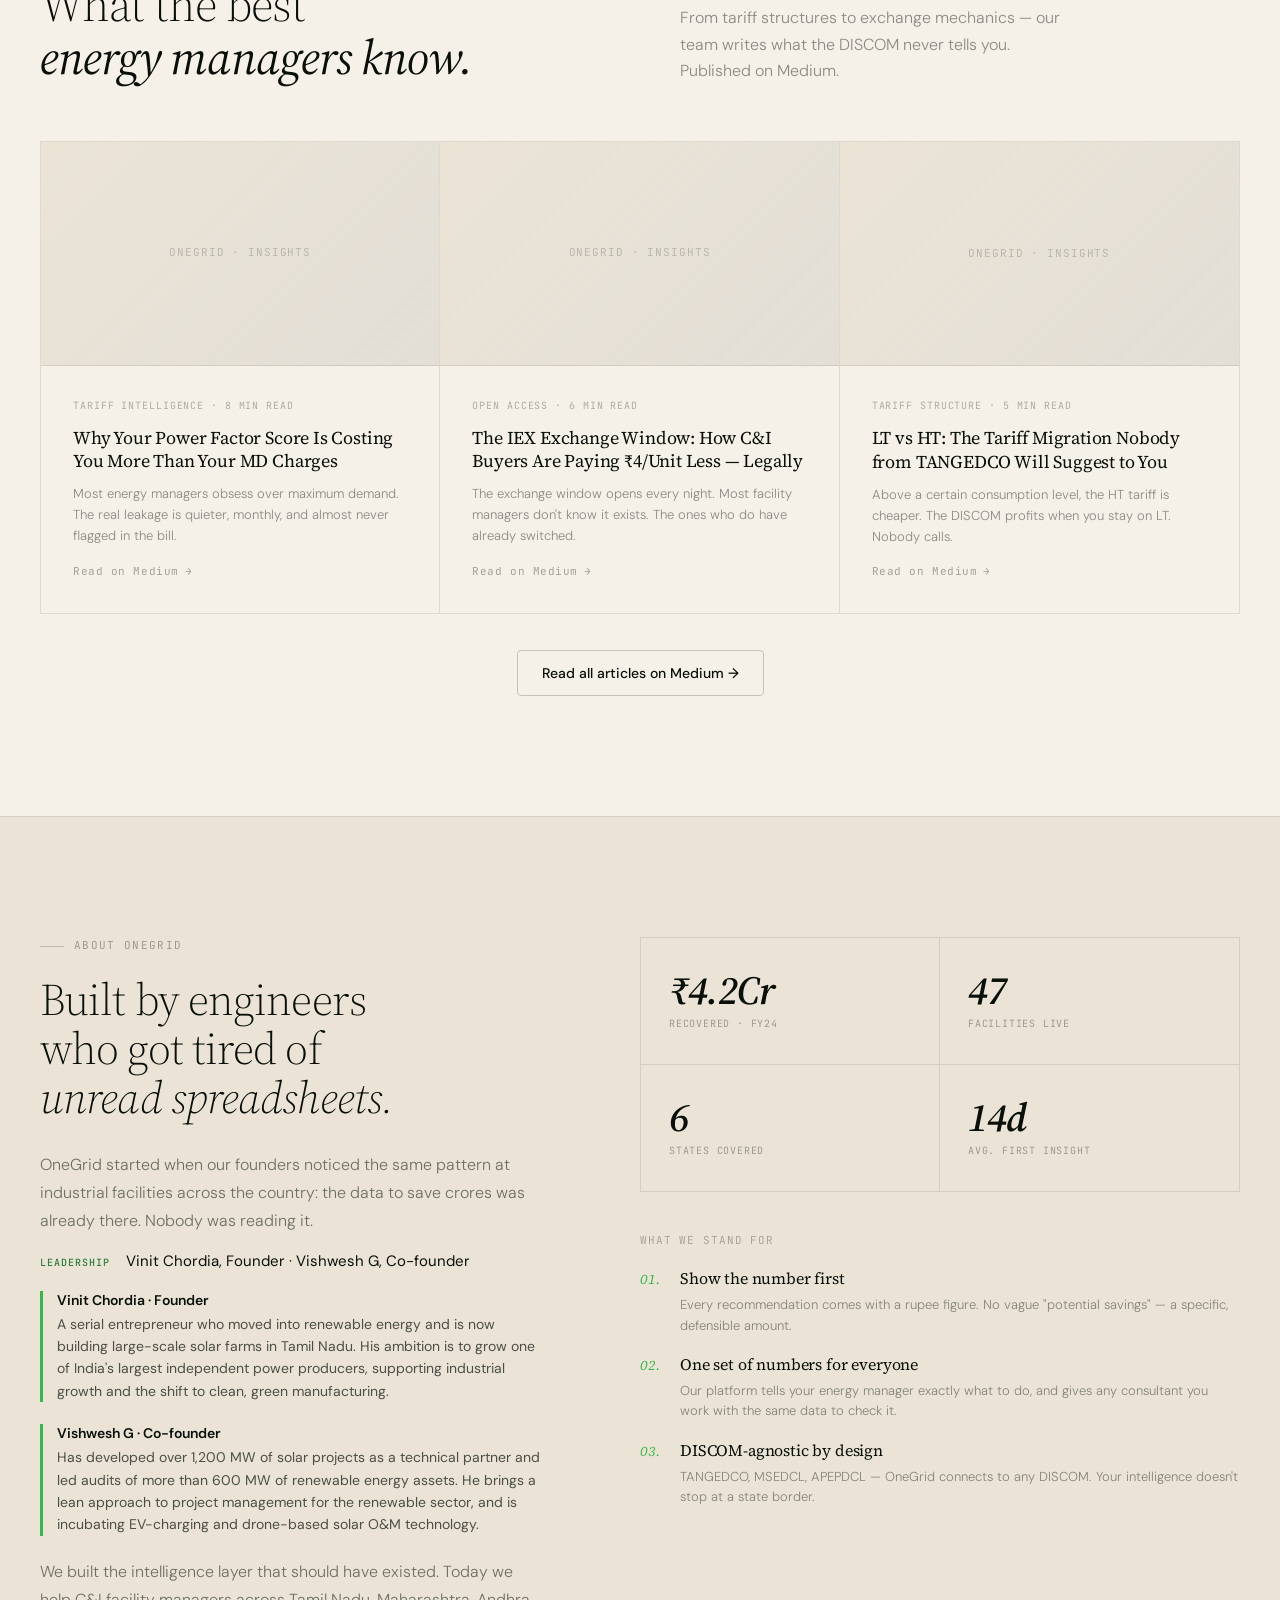
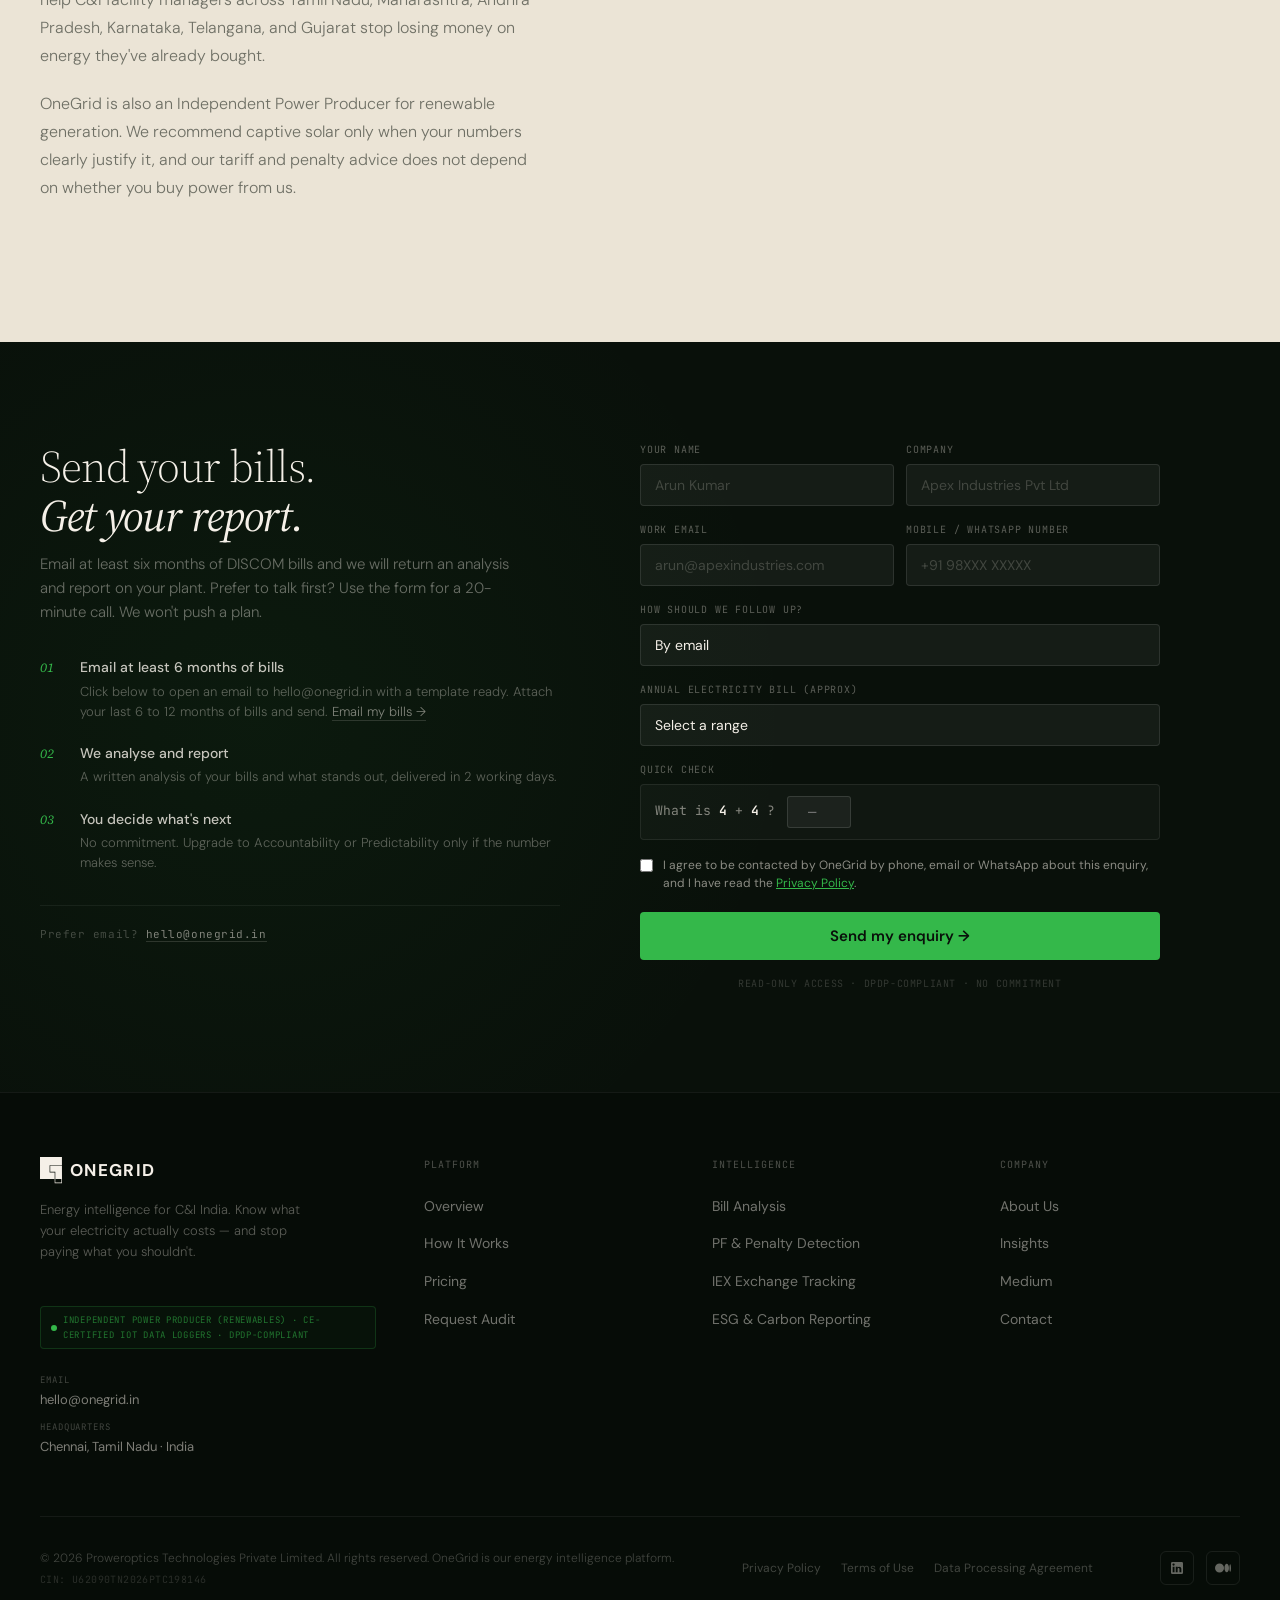
==== commit abec5cb2: "Merge pull request #9 from vinit2776/chore/clear-confirmed-notes Clear review notes for confirmed cl" ====
--- a/index.html
+++ b/index.html
@@ -2762,6 +2762,10 @@
 .lever__title{font:600 16px var(--sans);margin:6px 0}
 .lever__body{font-size:13.5px;color:rgba(9,16,10,.62);line-height:1.5}
 .lever__fit{margin-top:10px;font:10px var(--mono);letter-spacing:.05em;text-transform:uppercase;color:rgba(9,16,10,.45)}
+.levers__sample{margin-top:24px;display:flex;gap:16px;align-items:center;background:var(--forest);color:var(--parchment);padding:16px 20px;border-radius:6px}
+.levers__doc{width:36px;height:46px;border:1px solid var(--signal);border-radius:2px;display:grid;place-items:center;font:9px var(--mono);color:var(--signal);flex:none}
+.levers__sample p{font-size:14px;margin:0}
+.levers__sample a{margin-left:auto;color:var(--signal);font:600 13px var(--sans);white-space:nowrap}
 
 .case__facts{display:grid;grid-template-columns:1fr 1fr;gap:10px;margin-top:16px;padding-top:12px;border-top:1px solid var(--rule)}
 .case__facts div{font-size:11px;color:rgba(9,16,10,.5)}
@@ -2773,7 +2777,9 @@
   .trust-cell:nth-child(2){border-right:0}
   .trust-cell:nth-child(-n+2){border-bottom:1px solid var(--rule)}
   .levers__grid{grid-template-columns:1fr 1fr}
-    }
+  .levers__sample{flex-direction:column;align-items:flex-start}
+  .levers__sample a{margin-left:0}
+}
 @media (max-width:560px){
   .hero-check__row{grid-template-columns:1fr}
   .trust-strip__grid,.levers__grid{grid-template-columns:1fr}
@@ -2852,7 +2858,7 @@
           Can your<br>electricity cost<br>be <span class="signal">reduced?</span>
         </h1>
         <p class="hero__sub">
-          Email us at least six months of your DISCOM bills. We analyse them and return a written report on your plant within 2 working days. If there is nothing worth chasing, we will say so. <!-- CONFIRM: 'we will say so' must be true in practice -->
+          Email us at least six months of your DISCOM bills. We analyse them and return a written report on your plant within 2 working days. If there is nothing worth chasing, we will say so.
         </p>
         <div class="hero-check" id="hero-check">
           <div class="hero-check__title">60-second check</div>
@@ -3019,6 +3025,11 @@
       <div class="lever"><div class="lever__n">06</div><h3 class="lever__title">Billing errors</h3><p class="lever__body">Meter, multiplier and clause mistakes.</p><div class="lever__fit">Any bill</div></div>
       <div class="lever lever--wide"><div class="lever__n">07</div><h3 class="lever__title">Captive solar</h3><p class="lever__body">Flagged only when your numbers clearly justify it. See our independence note above.</p></div>
     </div>
+    <div class="levers__sample">
+      <div class="levers__doc">PDF</div>
+      <p><strong>See a real report first.</strong> An anonymised audit, exactly as you would receive it. <!-- CONFIRM: attach anonymised sample report, then link it here --></p>
+      <a href="#contact" data-cta="sample_report">Request a sample report →</a>
+    </div>
   </div>
 </section>
 
@@ -3030,7 +3041,7 @@
         <span class="eyebrow">Field Evidence</span>
         <h2 class="section-title">Real facilities.<br><em>Already quantified.</em></h2>
       </div>
-      <p class="cases__lede">Every number below was sitting in a spreadsheet, unread. These are examples from real facilities, with names withheld. <!-- CONFIRM: all four cases real; add customer quote or named reference where permitted --></p>
+      <p class="cases__lede">Every number below was sitting in a spreadsheet, unread. These are examples from real facilities, with names withheld.</p>
     </div>
     <div class="cases__grid">
       <div class="case-card">
@@ -3447,7 +3458,7 @@
           <p>Has developed over 1,200 MW of solar projects as a technical partner and led audits of more than 600 MW of renewable energy assets. He brings a lean approach to project management for the renewable sector, and is incubating EV-charging and drone-based solar O&amp;M technology.</p>
         </div>
         <p class="about__body">We built the intelligence layer that should have existed. Today we help C&I facility managers across Tamil Nadu, Maharashtra, Andhra Pradesh, Karnataka, Telangana, and Gujarat stop losing money on energy they've already bought.</p>
-        <p class="about__body">OneGrid is also an Independent Power Producer for renewable generation. We recommend captive solar only when your numbers clearly justify it, and our tariff and penalty advice does not depend on whether you buy power from us. <!-- CONFIRM: optionally add a line of background / role for each founder --></p>
+        <p class="about__body">OneGrid is also an Independent Power Producer for renewable generation. We recommend captive solar only when your numbers clearly justify it, and our tariff and penalty advice does not depend on whether you buy power from us.</p>
       </div>
       <div class="about__right">
         <div class="about__stats">
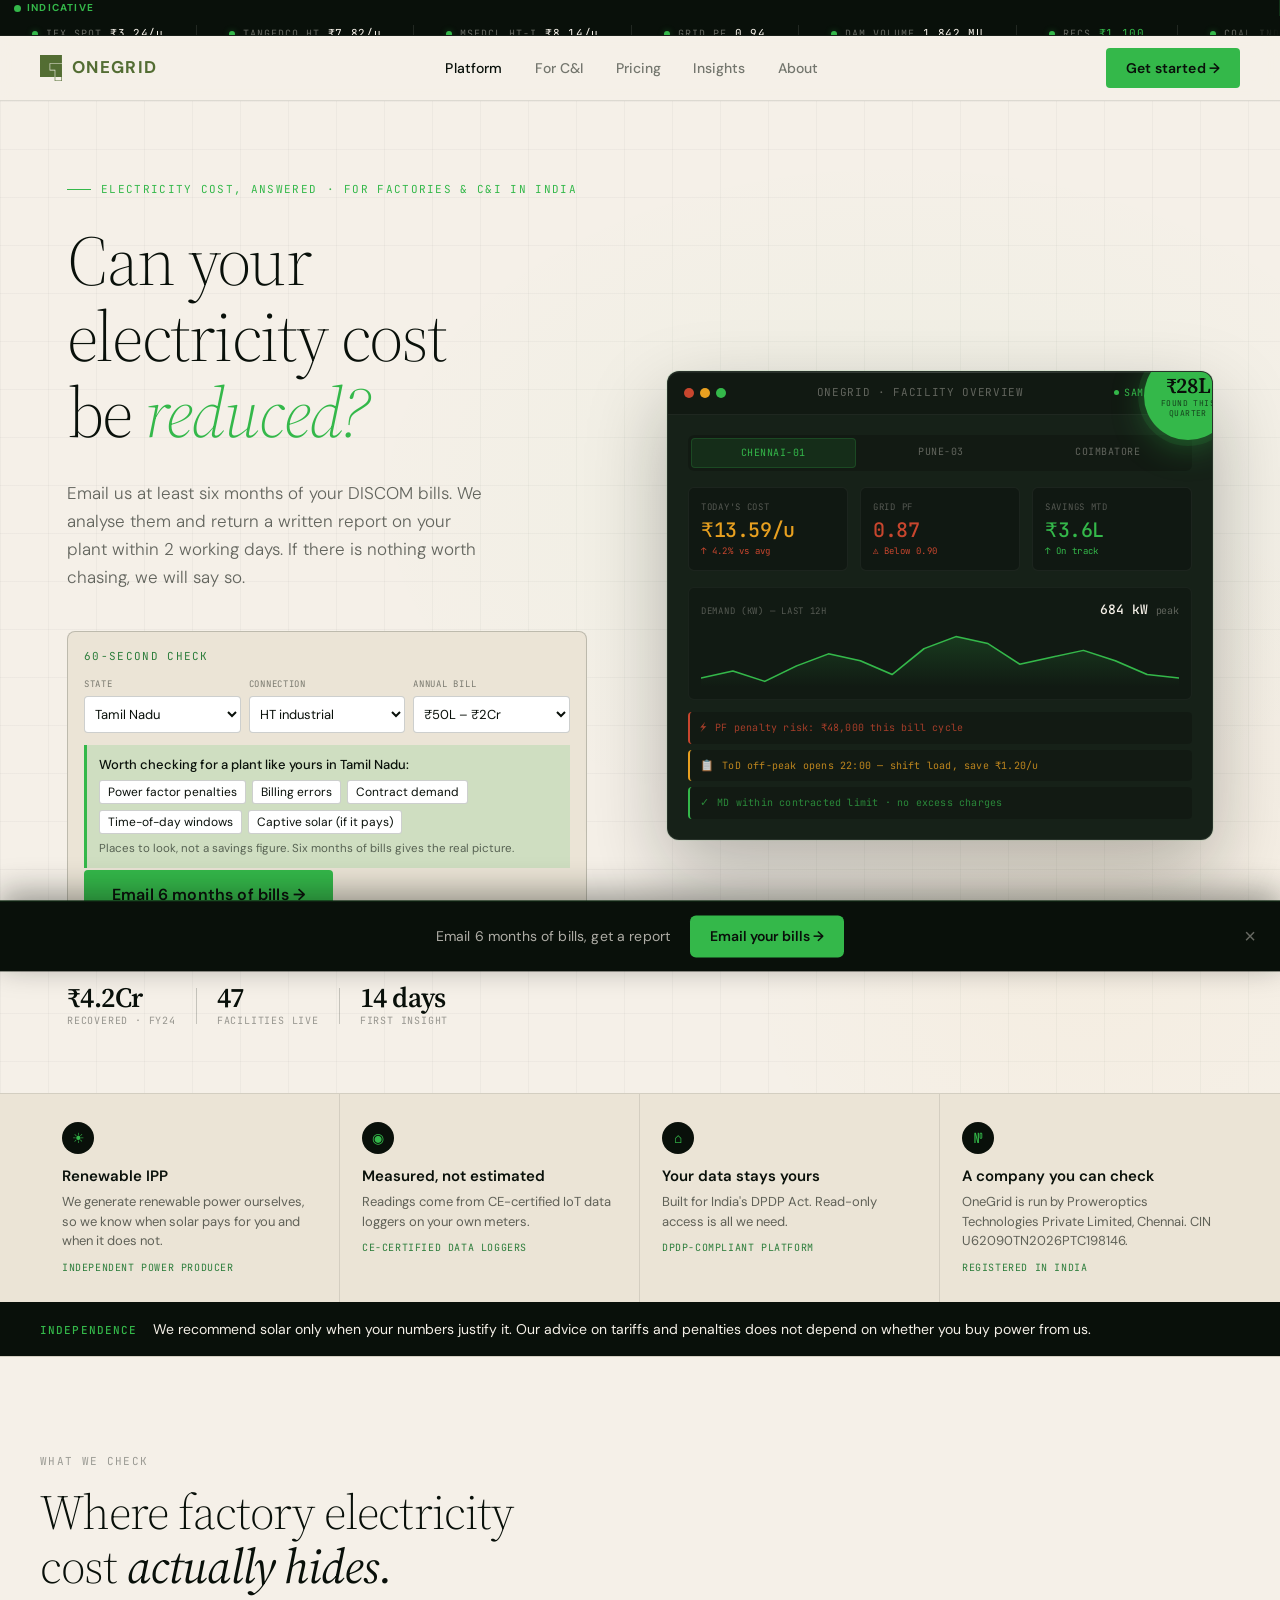
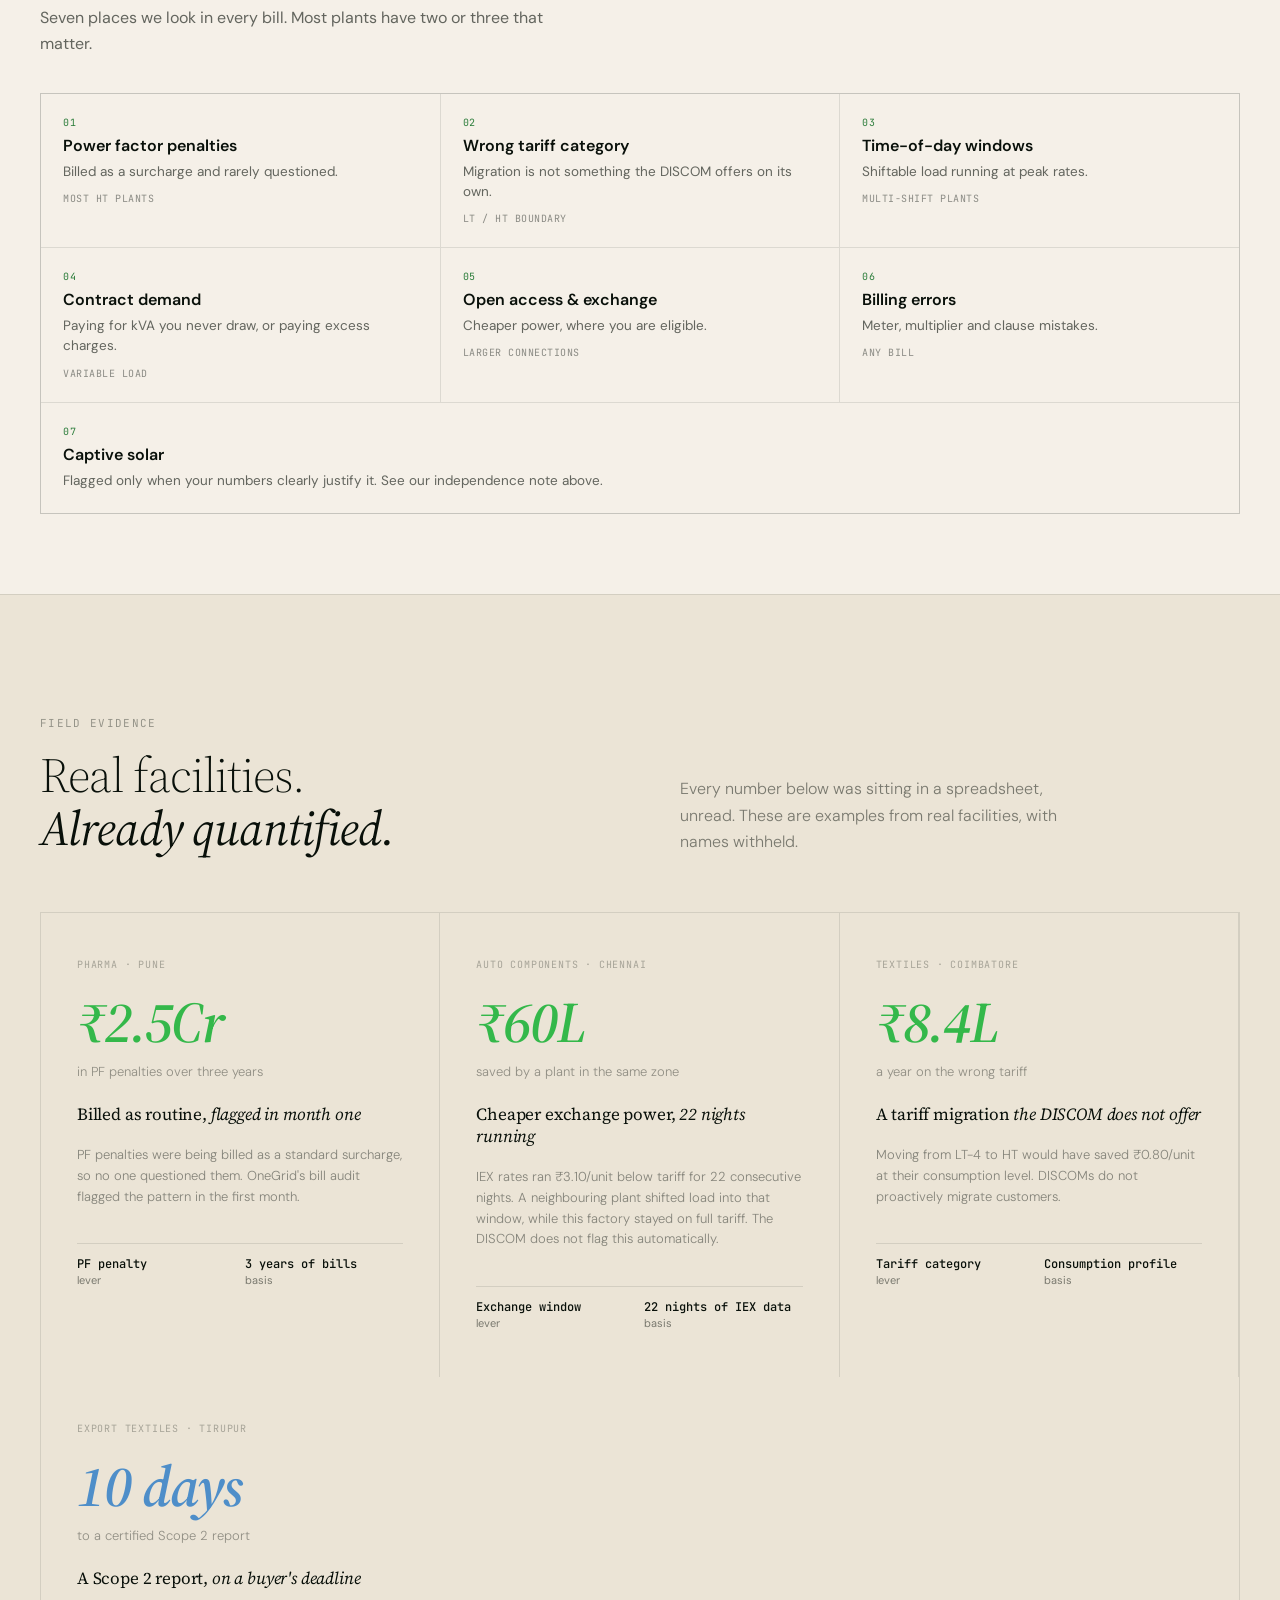
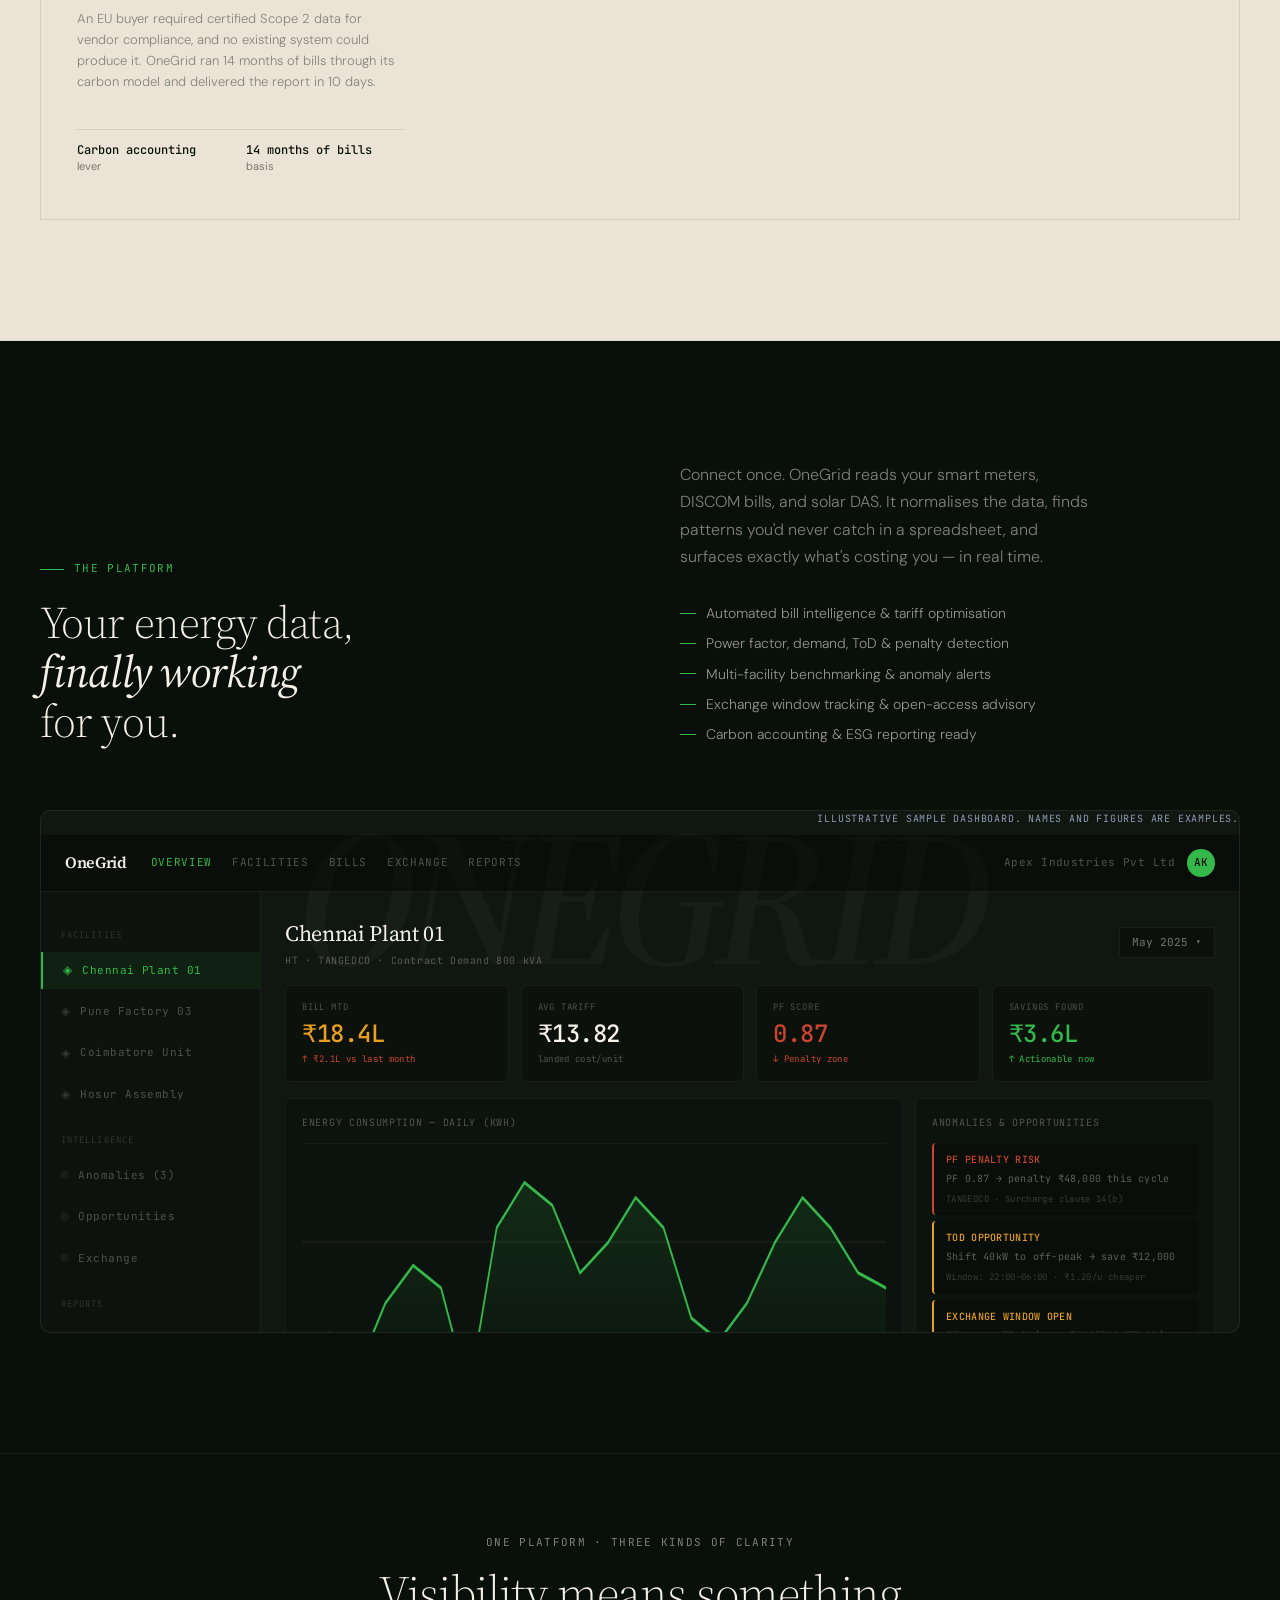
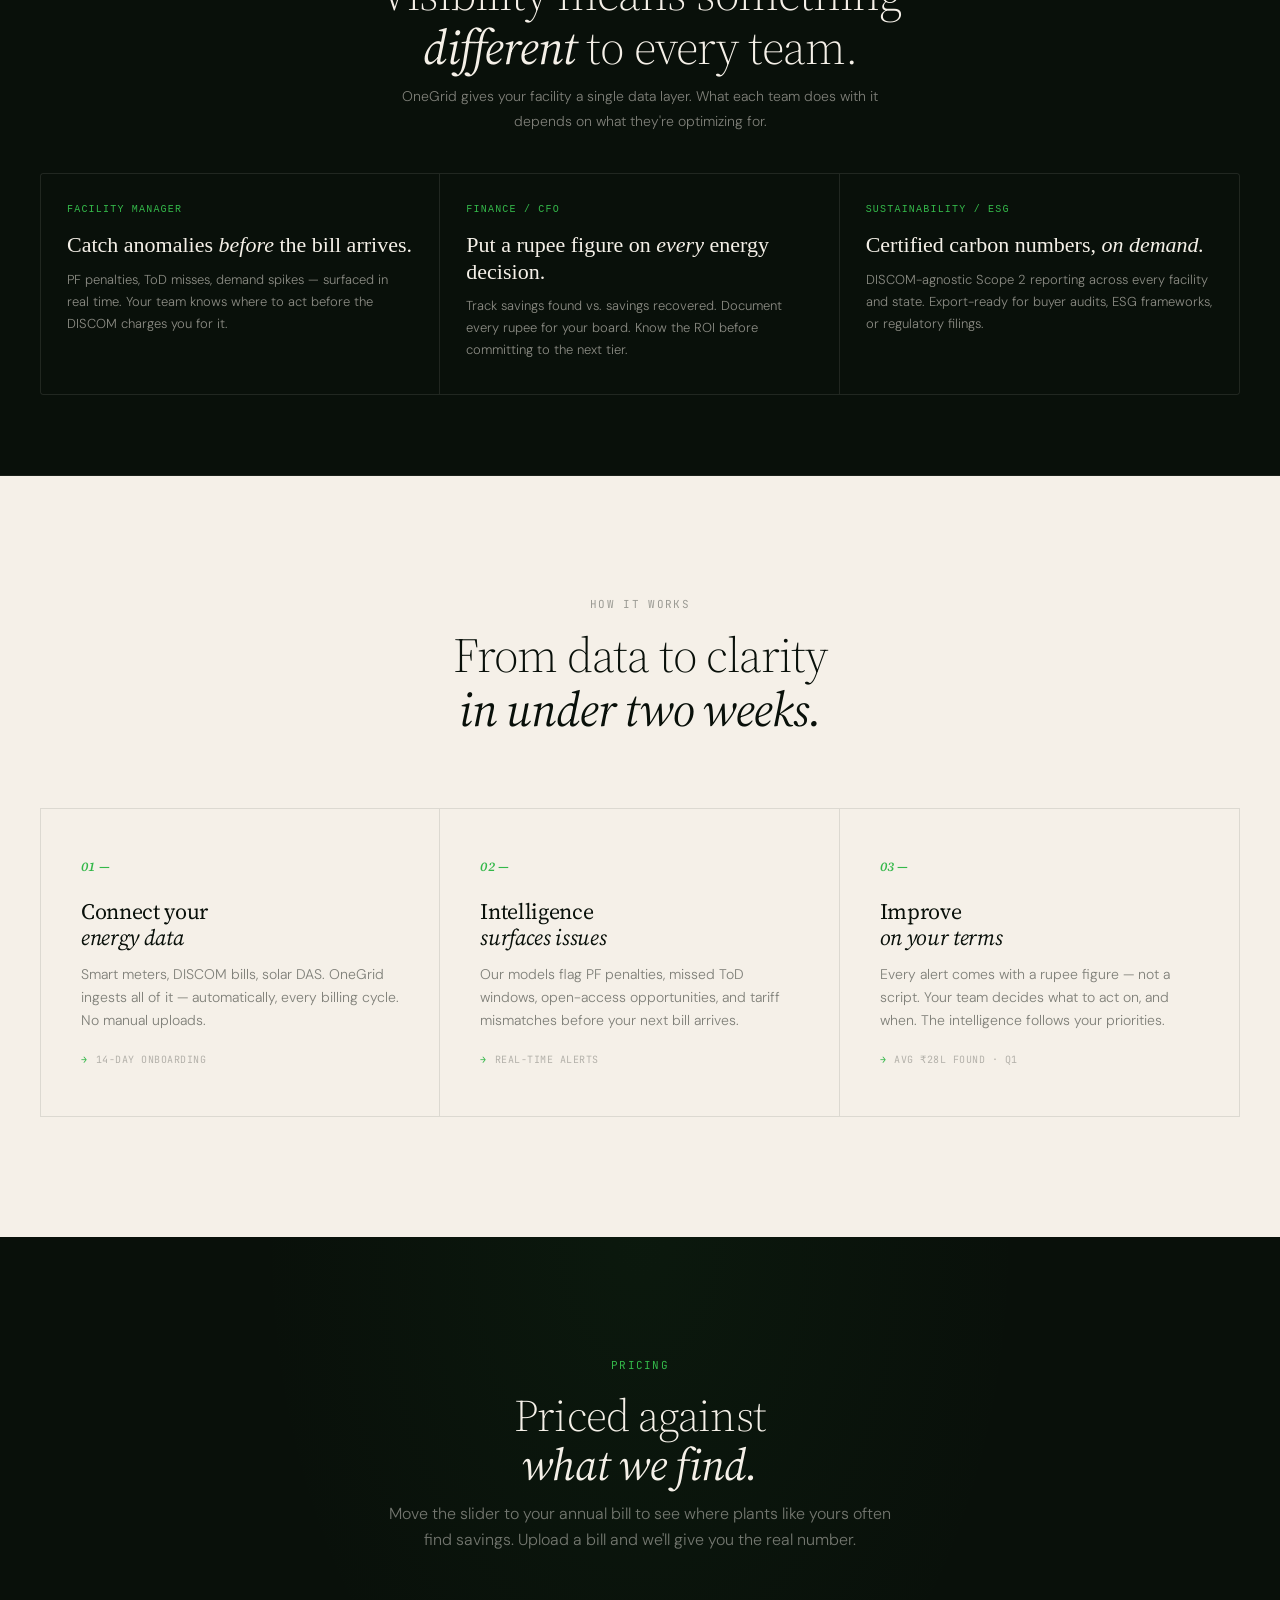
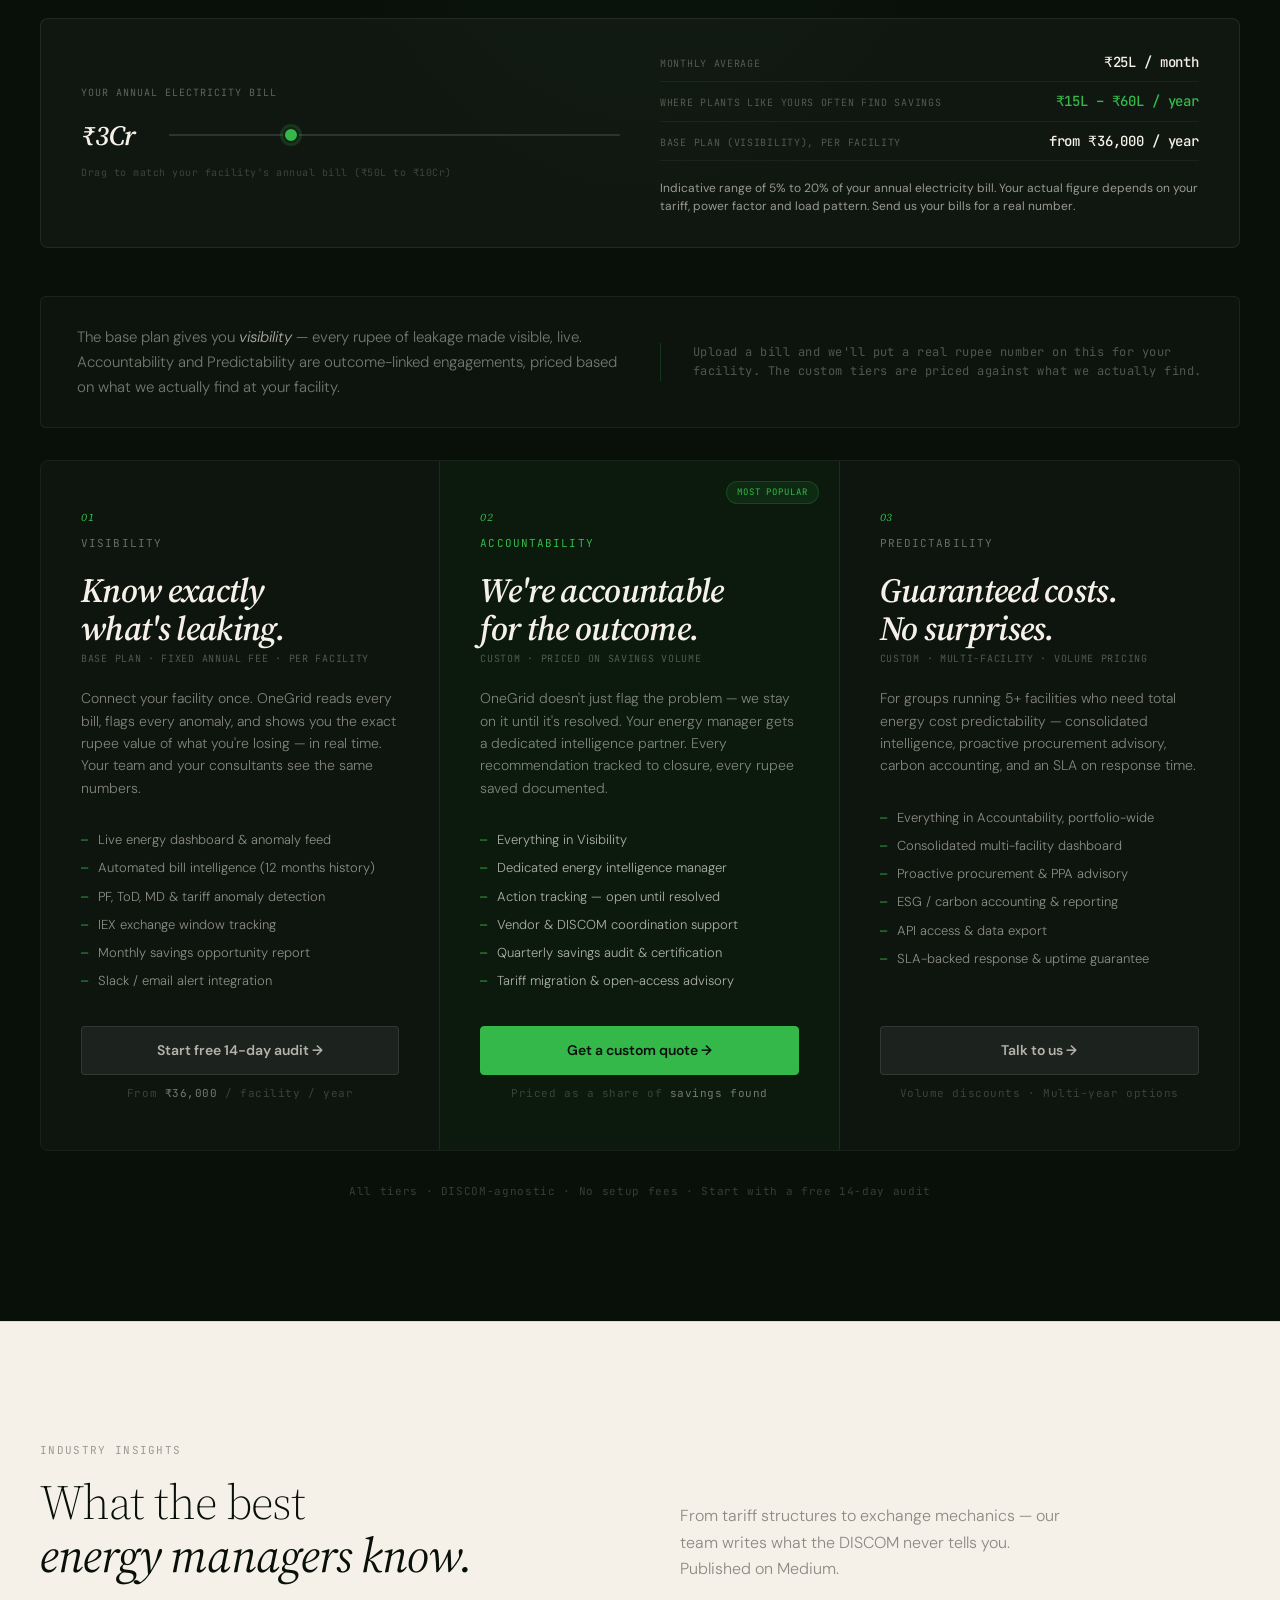
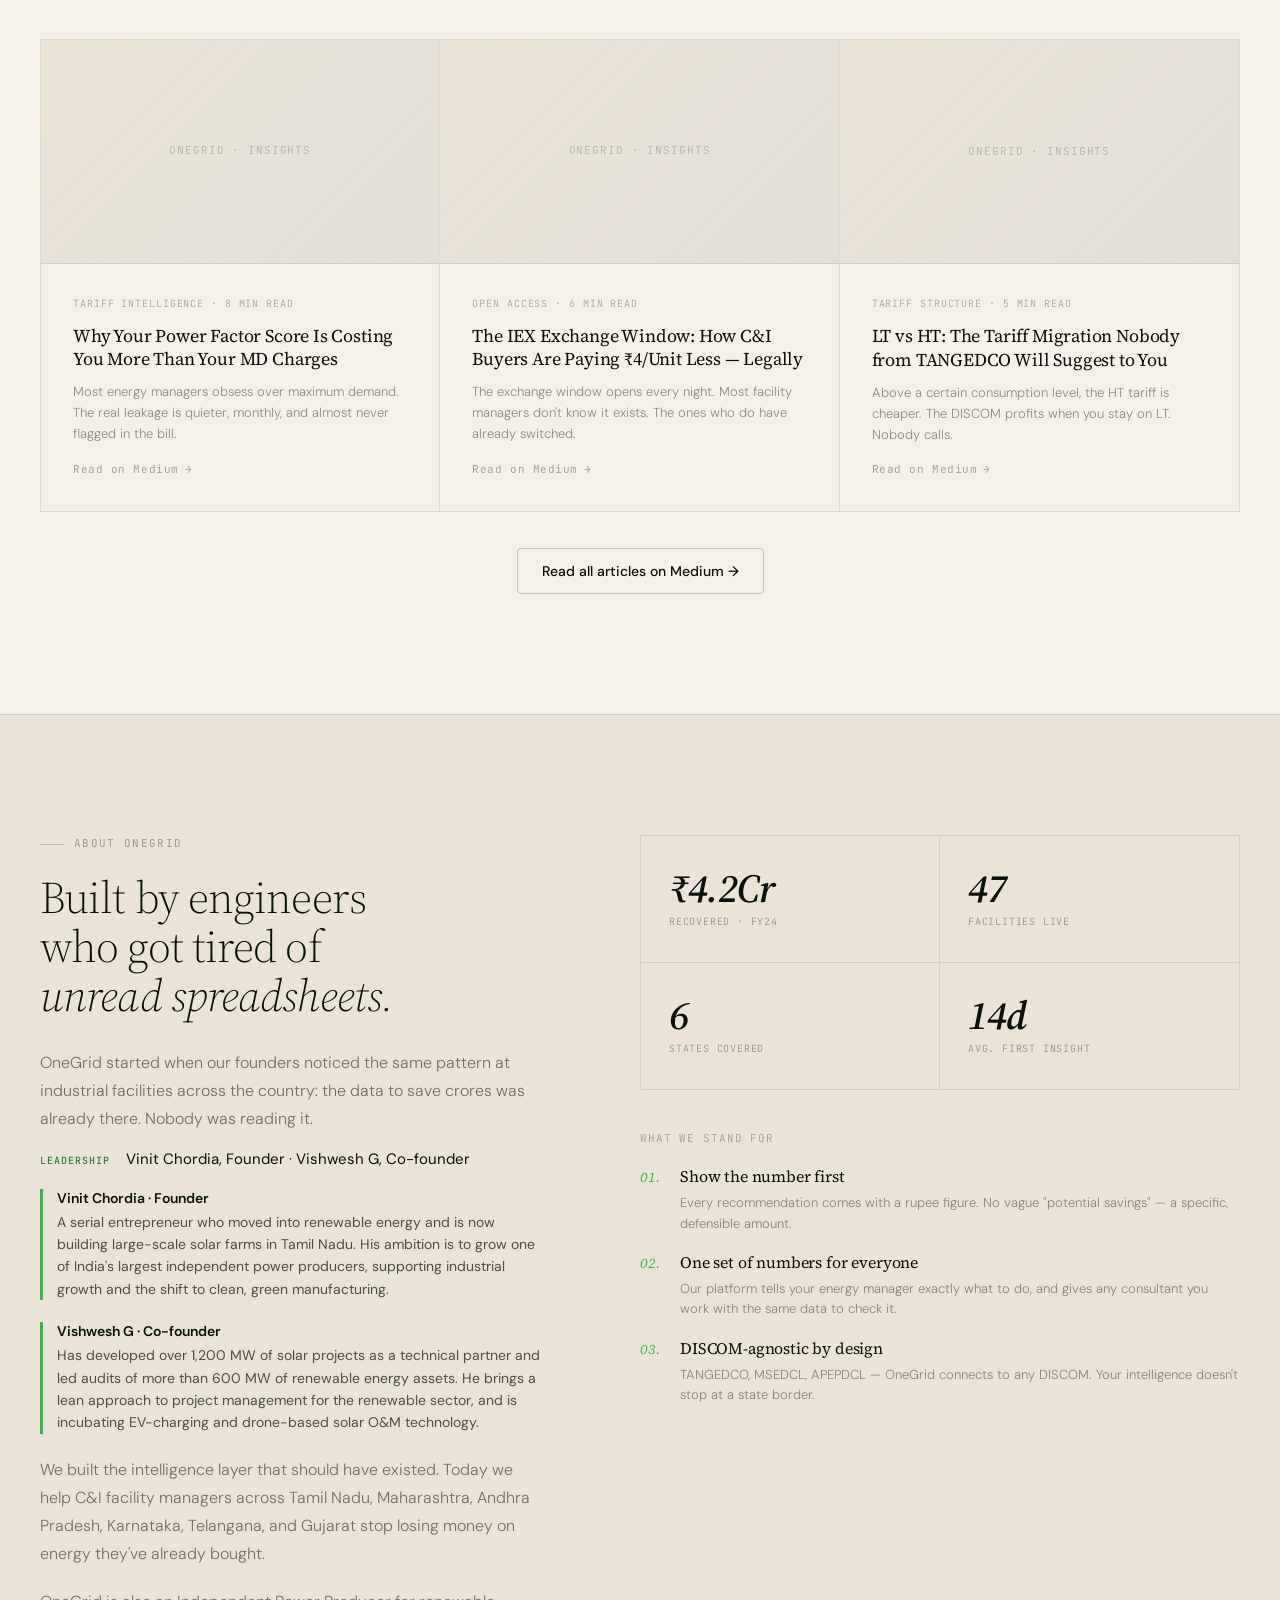
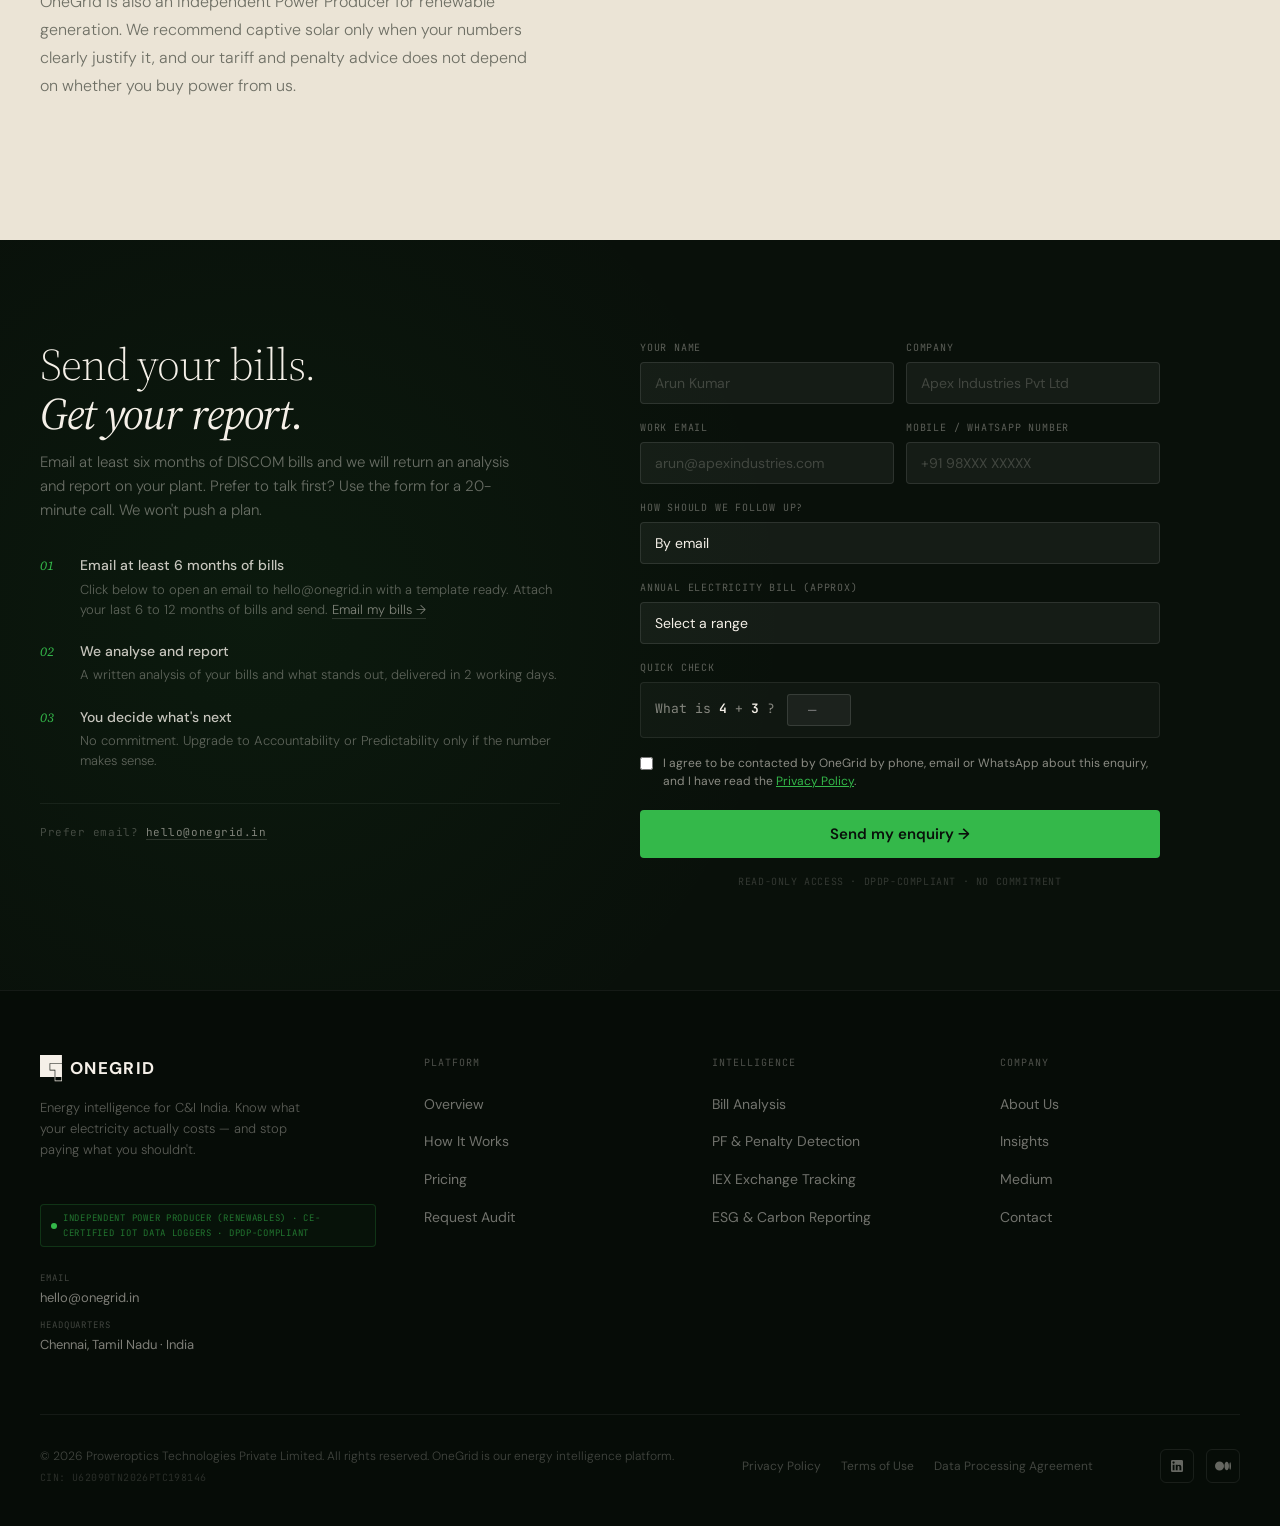
==== commit bef21b36: "Merge pull request #12 from vinit2776/fix/remove-sample-report-link Remove the sample report banner " ====
--- a/index.html
+++ b/index.html
@@ -2762,10 +2762,6 @@
 .lever__title{font:600 16px var(--sans);margin:6px 0}
 .lever__body{font-size:13.5px;color:rgba(9,16,10,.62);line-height:1.5}
 .lever__fit{margin-top:10px;font:10px var(--mono);letter-spacing:.05em;text-transform:uppercase;color:rgba(9,16,10,.45)}
-.levers__sample{margin-top:24px;display:flex;gap:16px;align-items:center;background:var(--forest);color:var(--parchment);padding:16px 20px;border-radius:6px}
-.levers__doc{width:36px;height:46px;border:1px solid var(--signal);border-radius:2px;display:grid;place-items:center;font:9px var(--mono);color:var(--signal);flex:none}
-.levers__sample p{font-size:14px;margin:0}
-.levers__sample a{margin-left:auto;color:var(--signal);font:600 13px var(--sans);white-space:nowrap}
 
 .case__facts{display:grid;grid-template-columns:1fr 1fr;gap:10px;margin-top:16px;padding-top:12px;border-top:1px solid var(--rule)}
 .case__facts div{font-size:11px;color:rgba(9,16,10,.5)}
@@ -2777,9 +2773,7 @@
   .trust-cell:nth-child(2){border-right:0}
   .trust-cell:nth-child(-n+2){border-bottom:1px solid var(--rule)}
   .levers__grid{grid-template-columns:1fr 1fr}
-  .levers__sample{flex-direction:column;align-items:flex-start}
-  .levers__sample a{margin-left:0}
-}
+    }
 @media (max-width:560px){
   .hero-check__row{grid-template-columns:1fr}
   .trust-strip__grid,.levers__grid{grid-template-columns:1fr}
@@ -3024,11 +3018,6 @@
       <div class="lever"><div class="lever__n">05</div><h3 class="lever__title">Open access &amp; exchange</h3><p class="lever__body">Cheaper power, where you are eligible.</p><div class="lever__fit">Larger connections</div></div>
       <div class="lever"><div class="lever__n">06</div><h3 class="lever__title">Billing errors</h3><p class="lever__body">Meter, multiplier and clause mistakes.</p><div class="lever__fit">Any bill</div></div>
       <div class="lever lever--wide"><div class="lever__n">07</div><h3 class="lever__title">Captive solar</h3><p class="lever__body">Flagged only when your numbers clearly justify it. See our independence note above.</p></div>
-    </div>
-    <div class="levers__sample">
-      <div class="levers__doc">PDF</div>
-      <p><strong>See a real report first.</strong> An anonymised audit, exactly as you would receive it. <!-- CONFIRM: attach anonymised sample report, then link it here --></p>
-      <a href="#contact" data-cta="sample_report">Request a sample report →</a>
     </div>
   </div>
 </section>
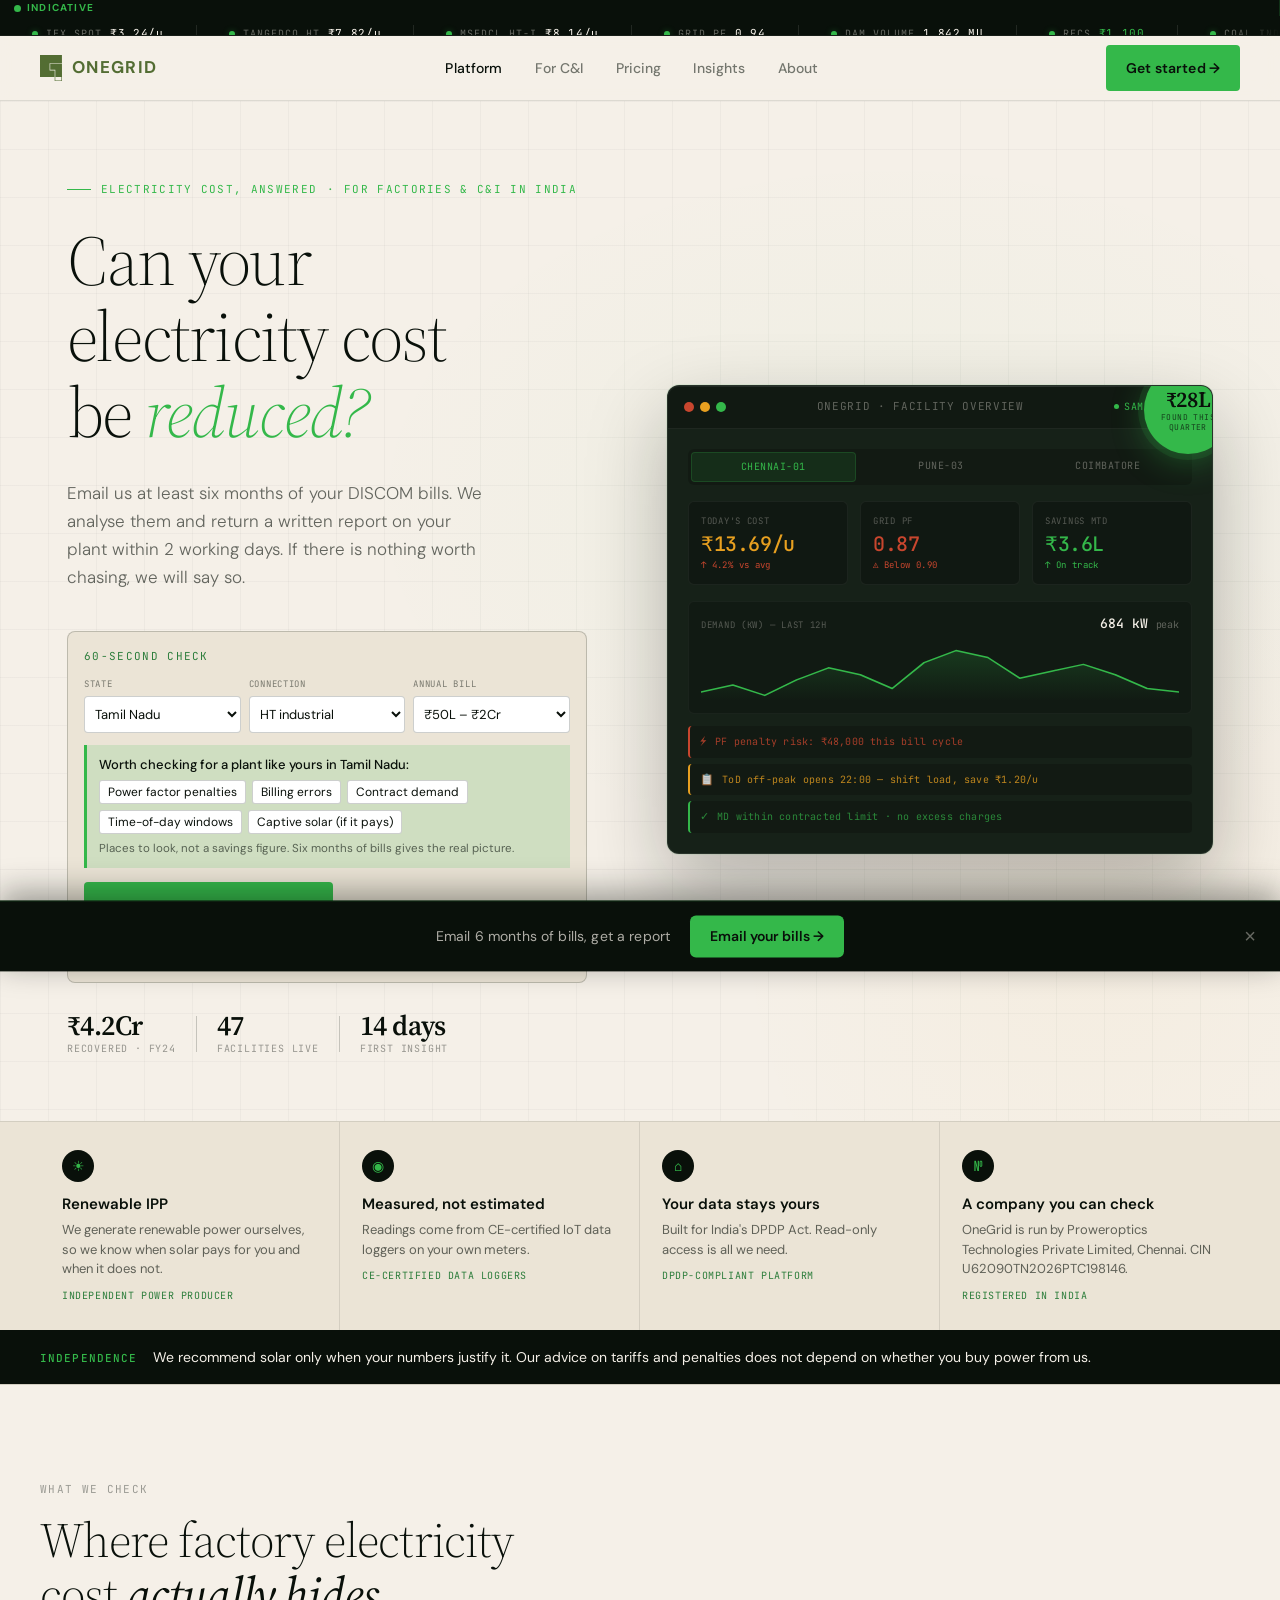
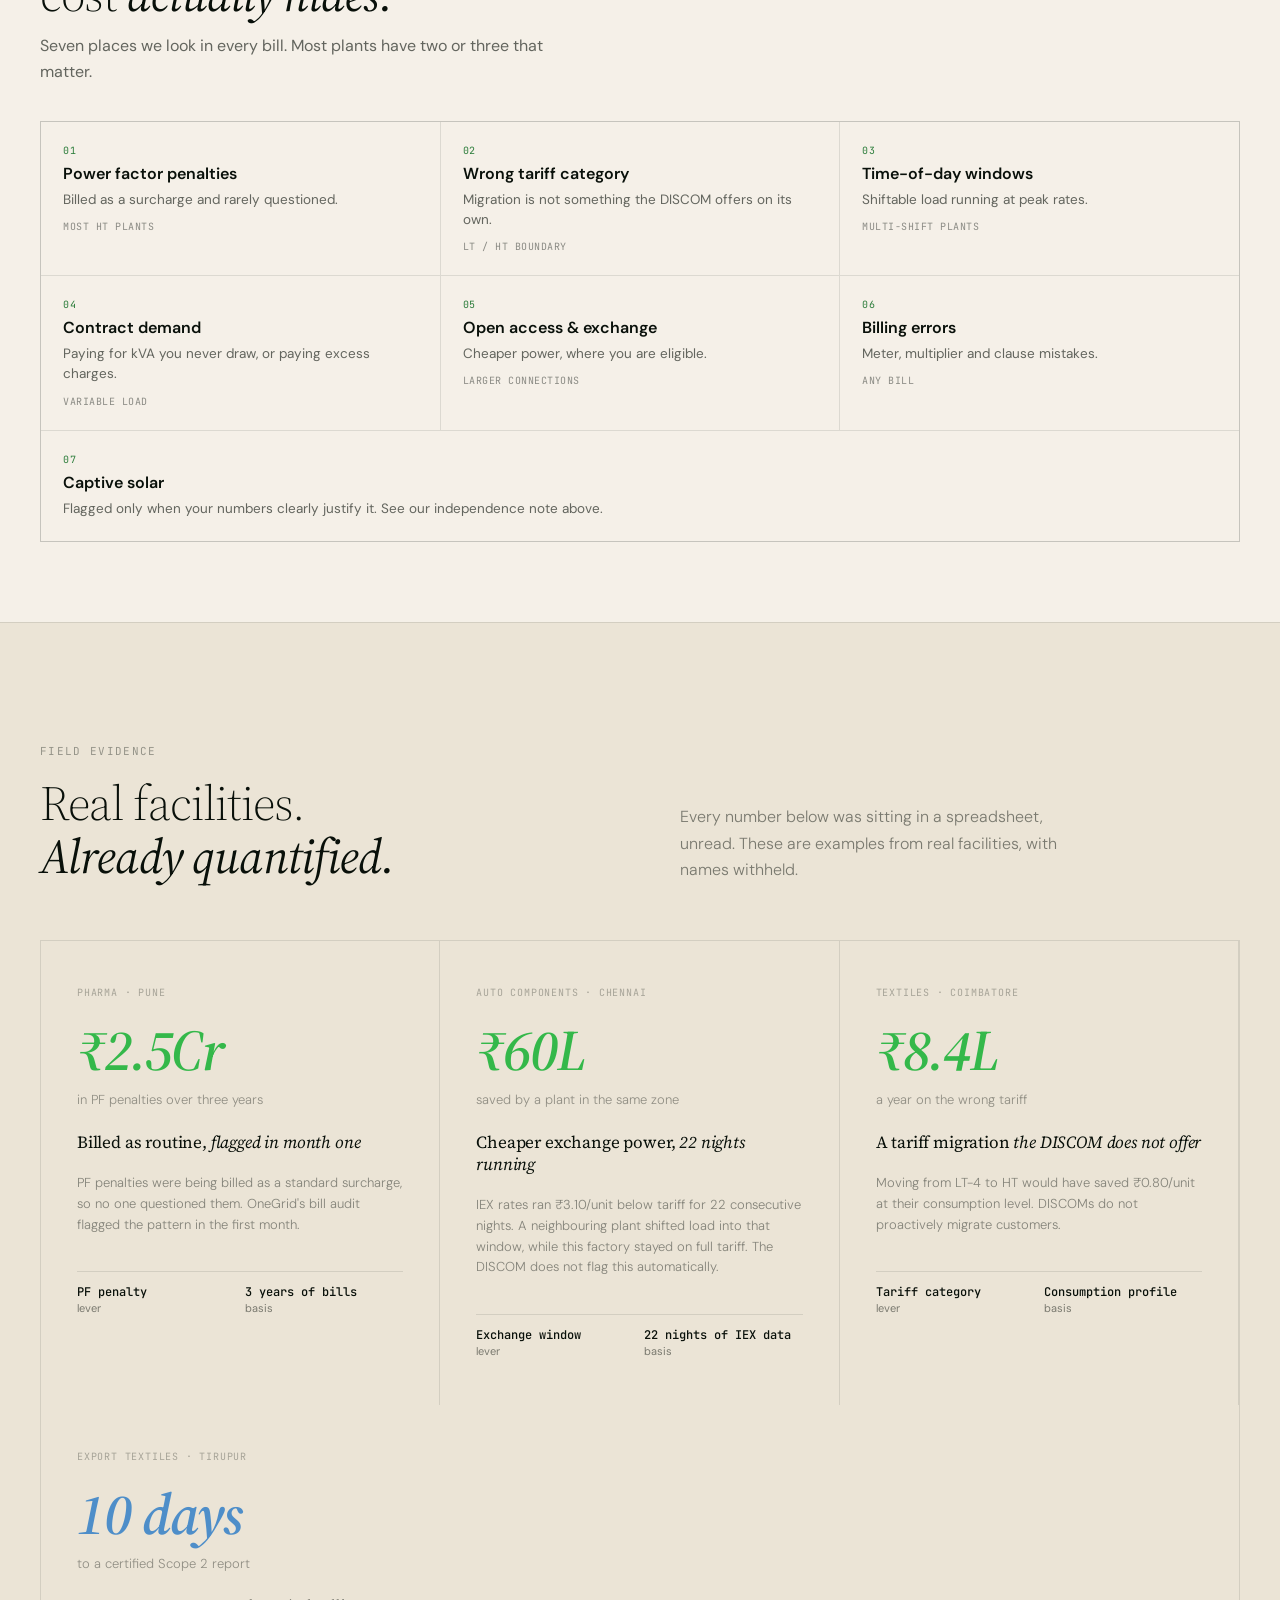
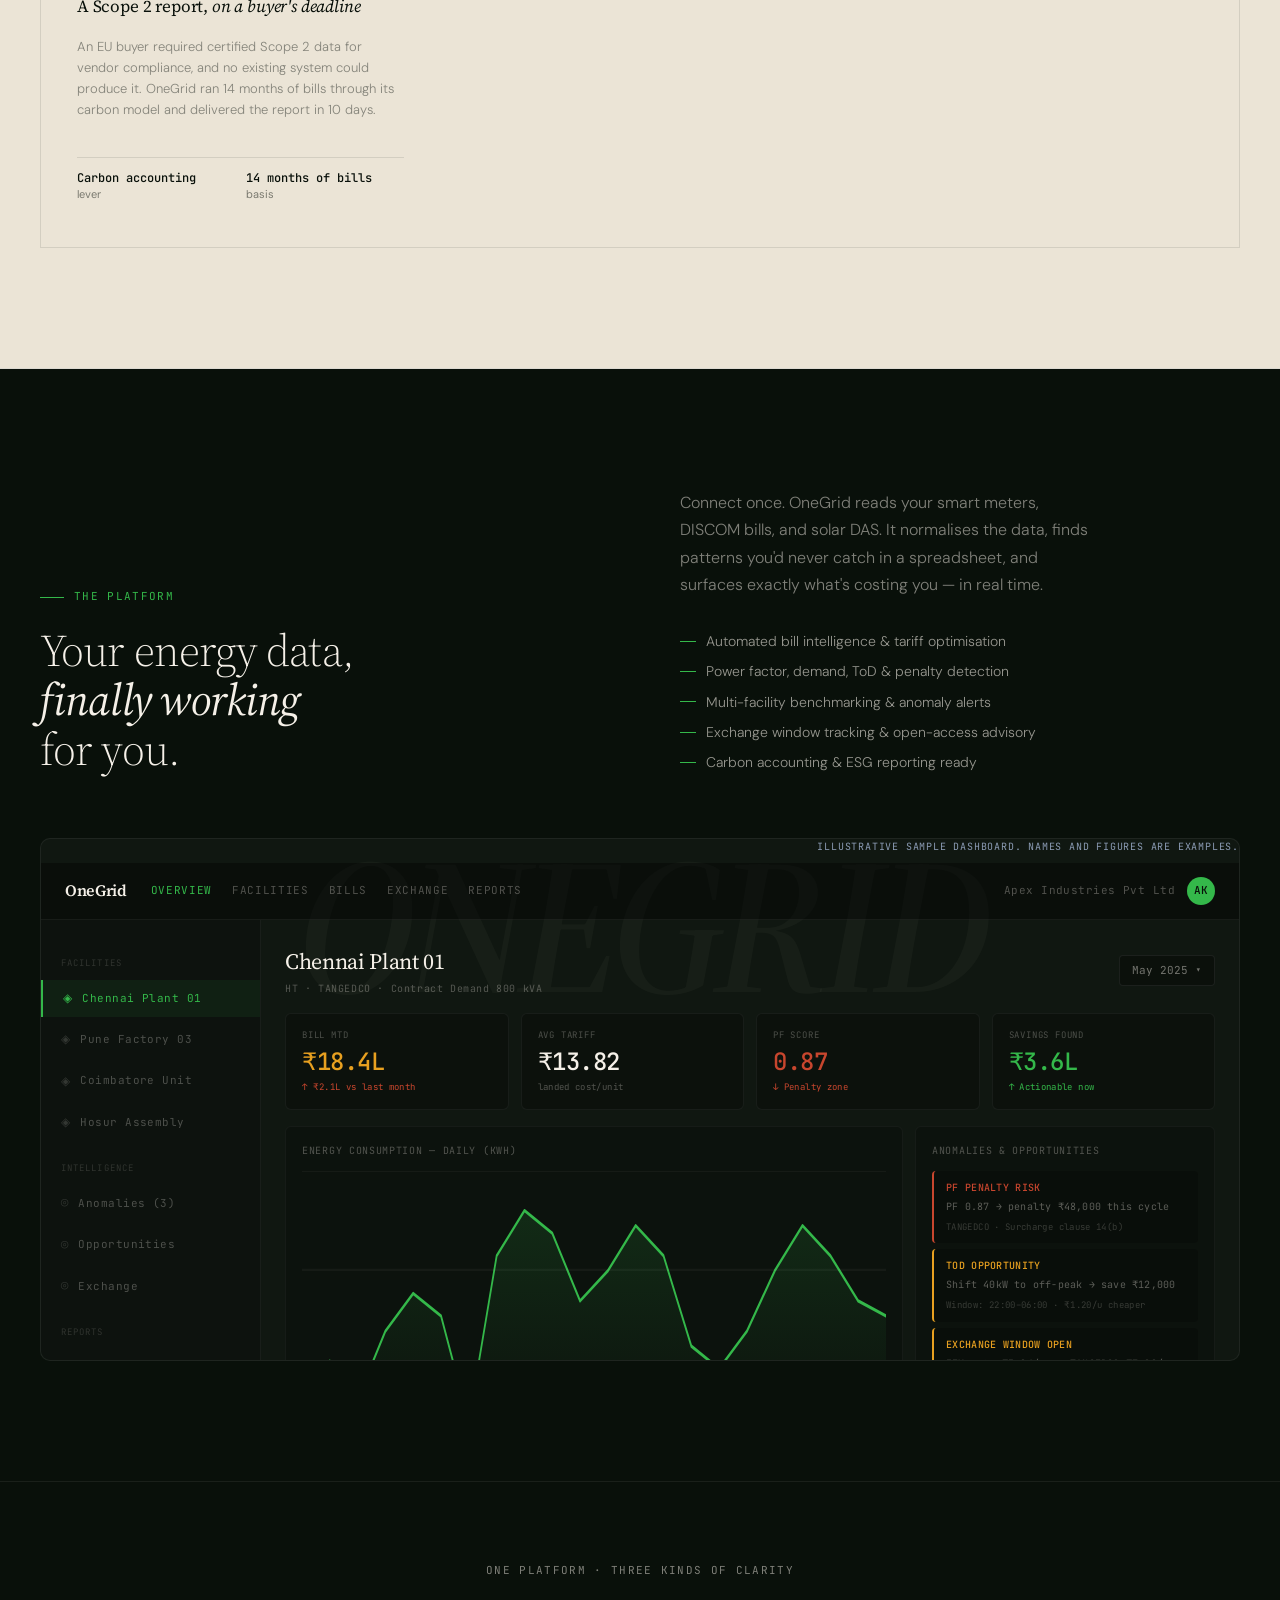
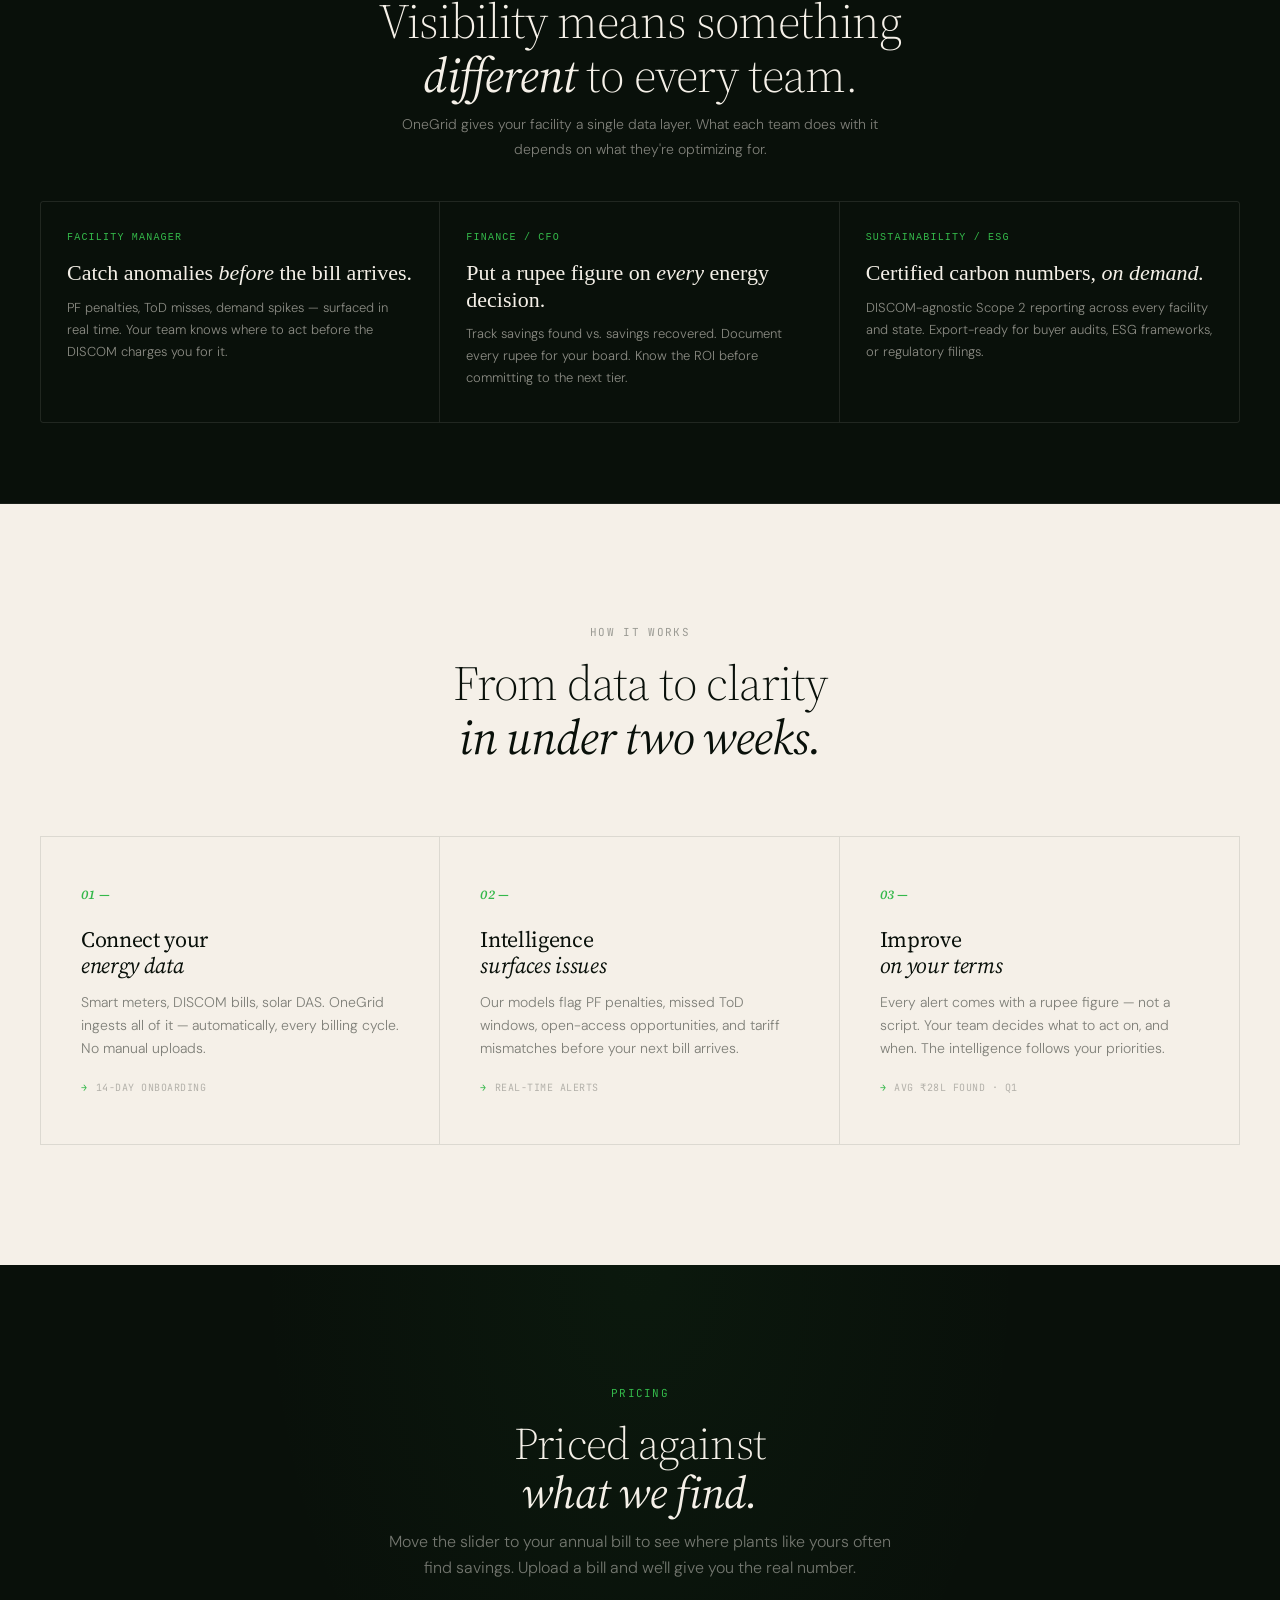
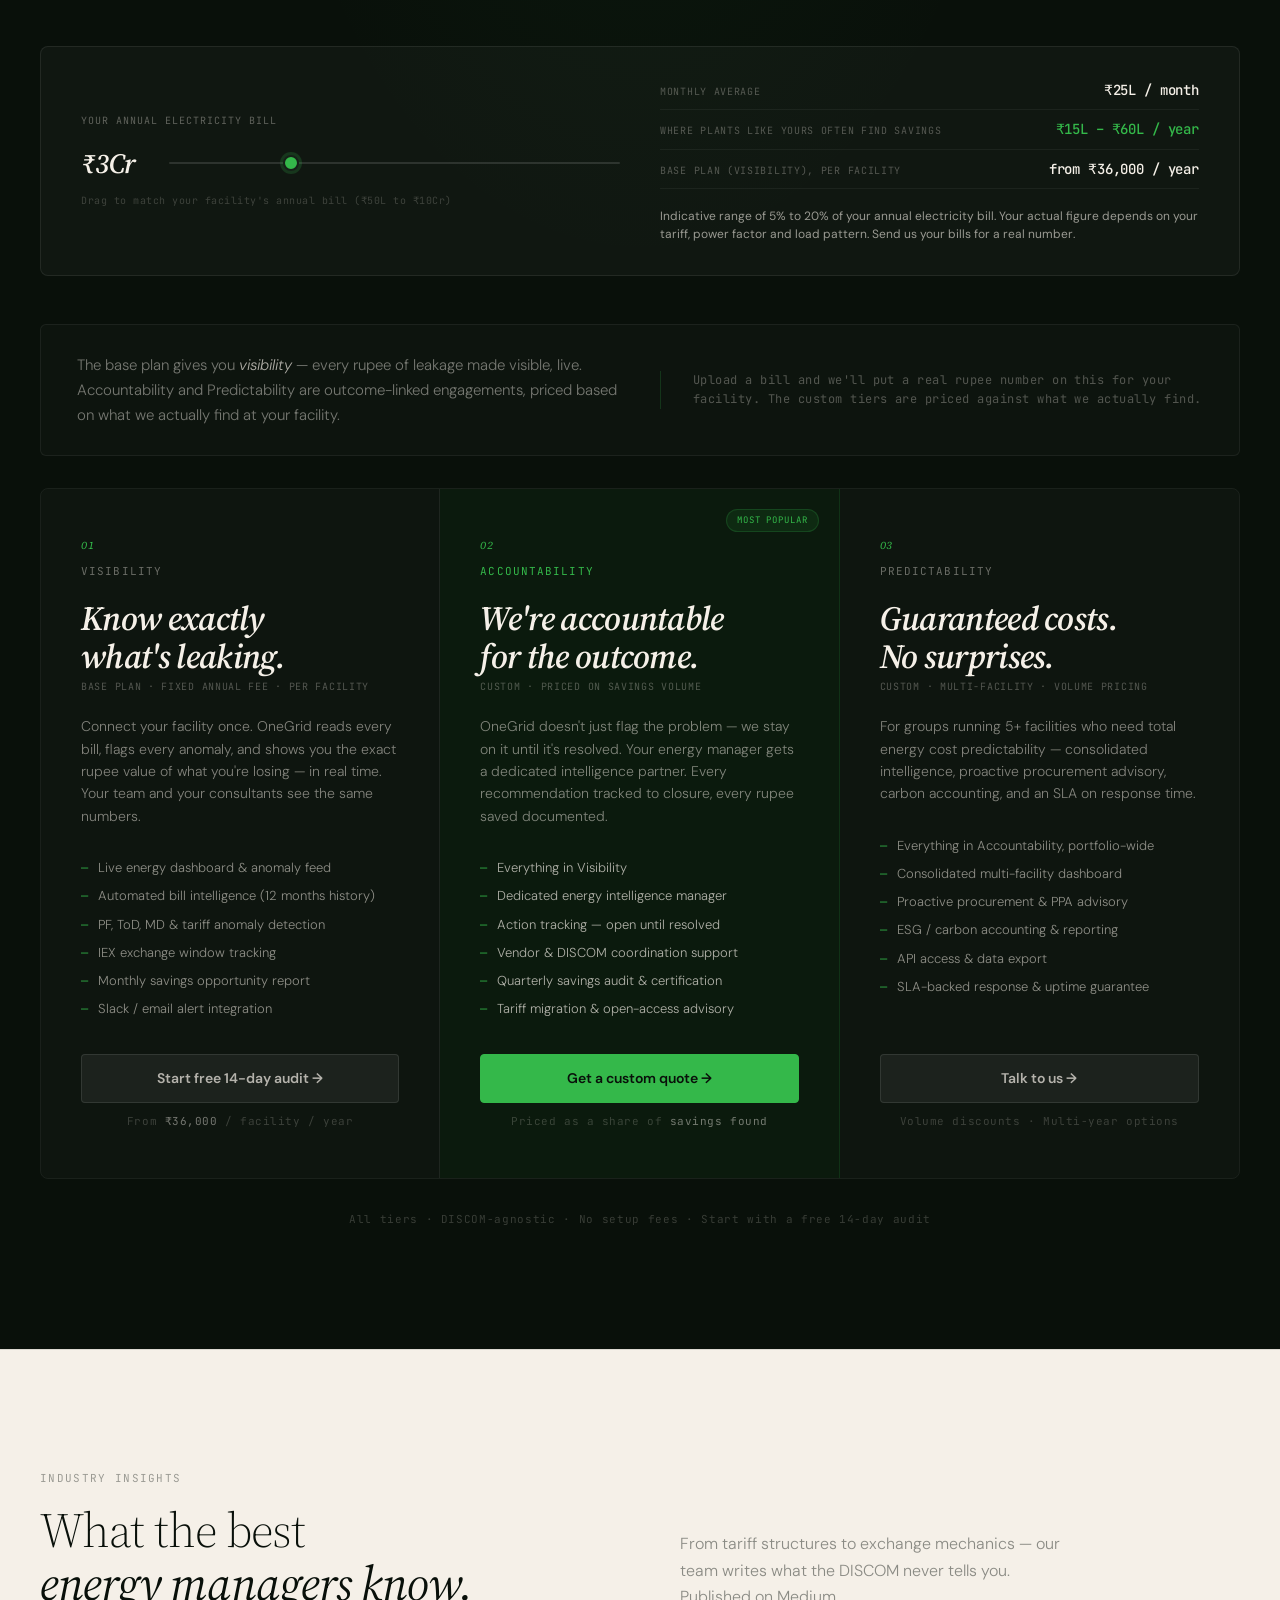
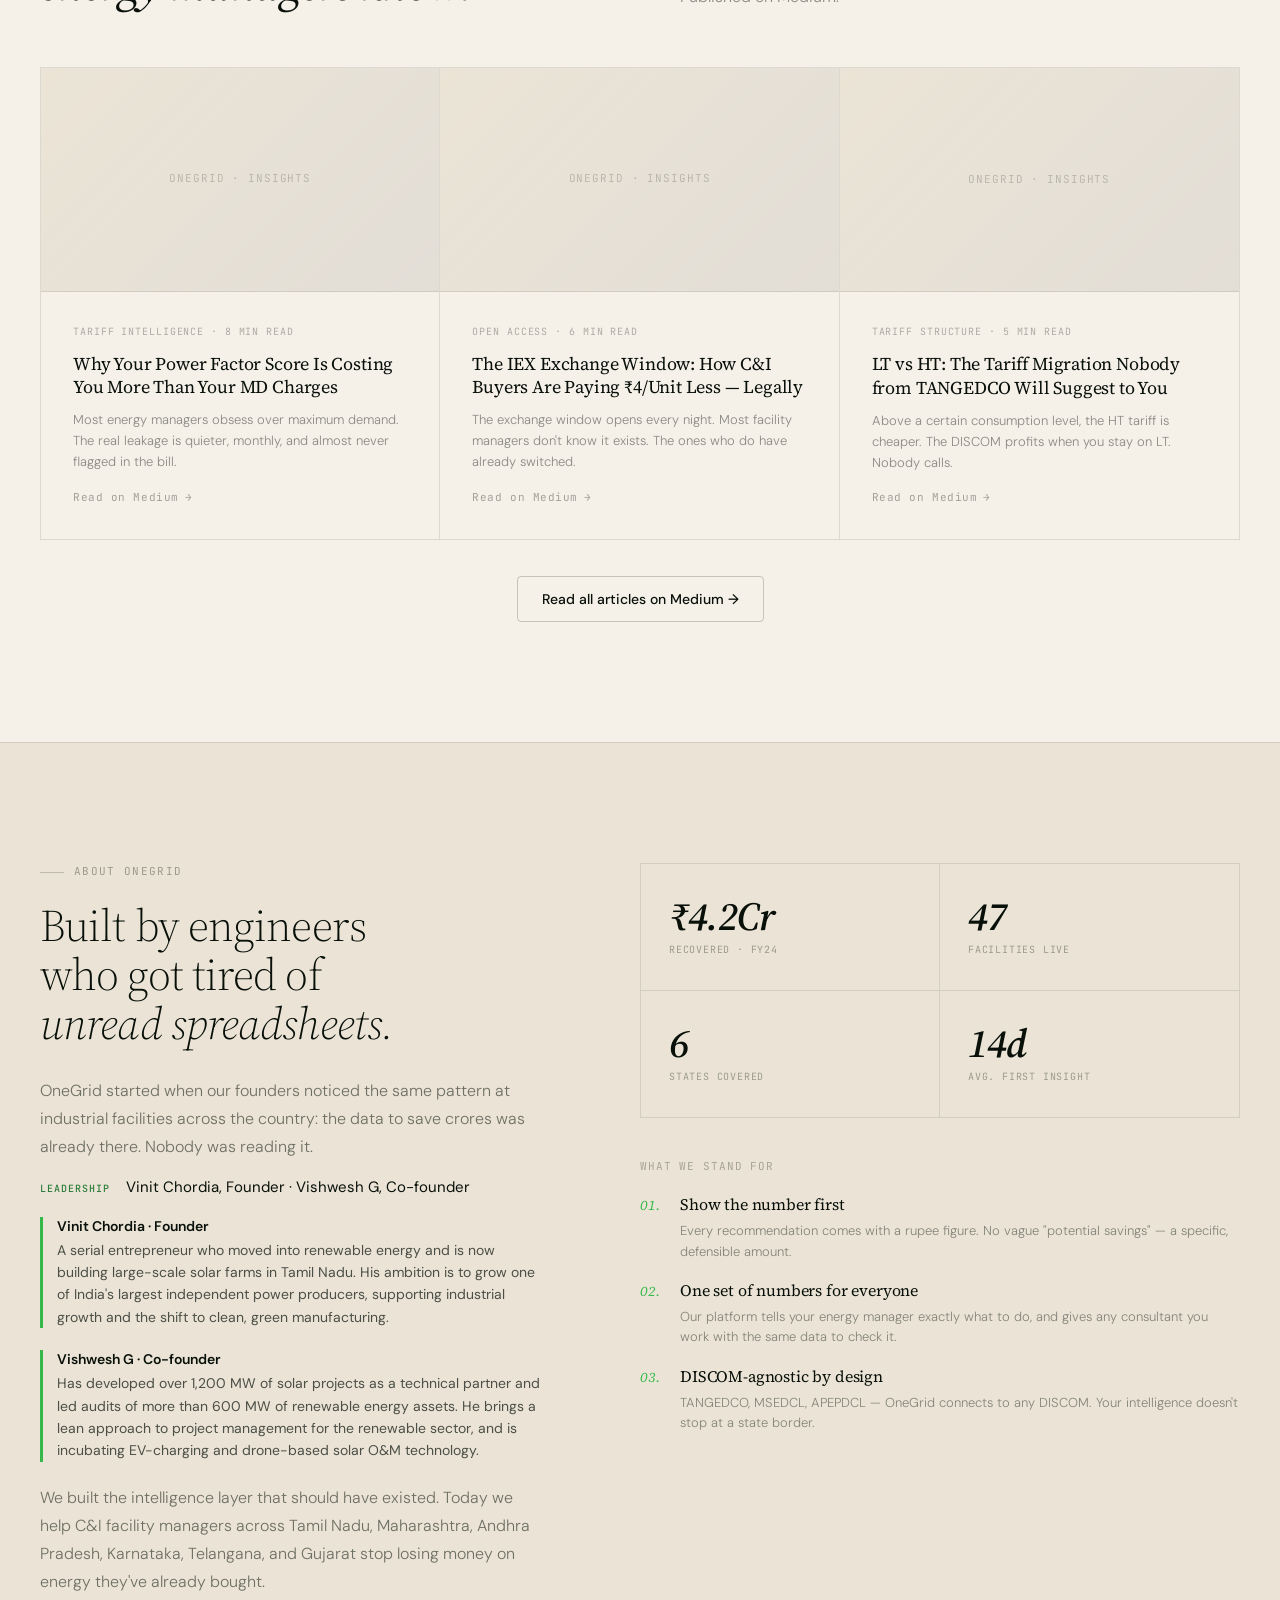
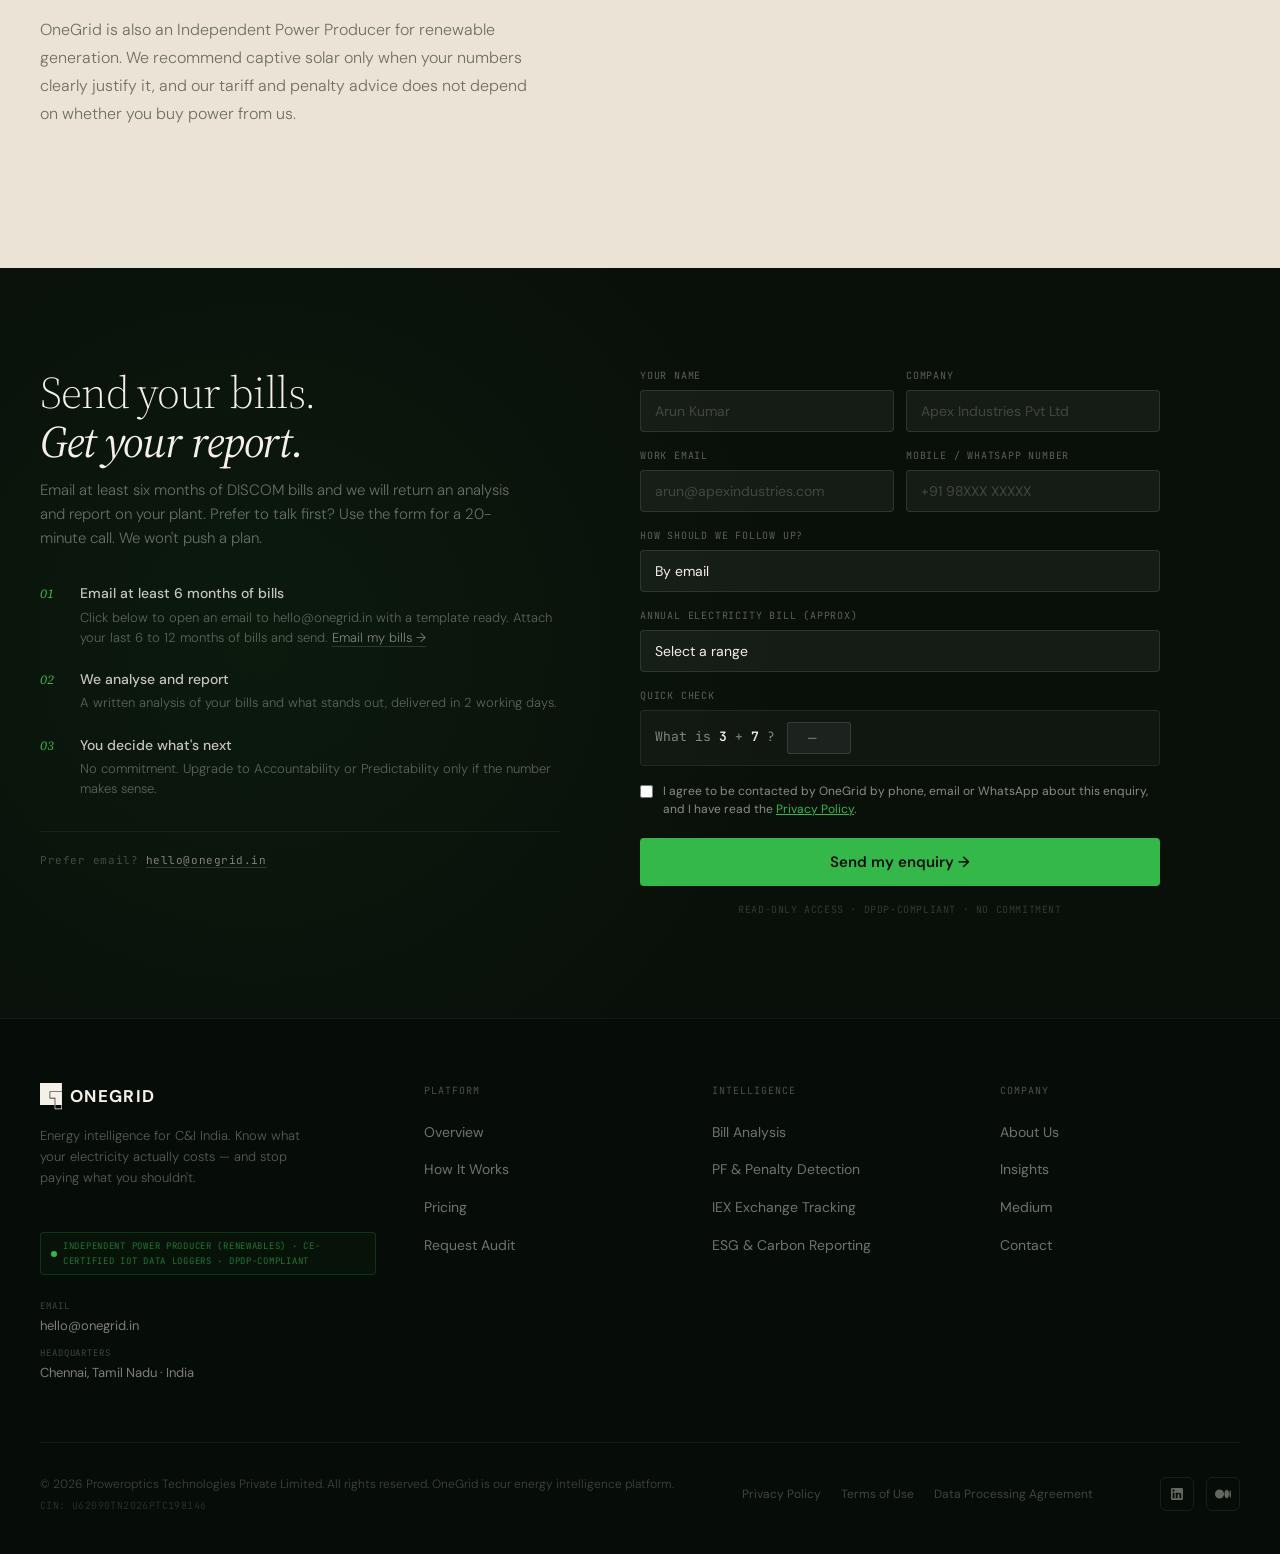
==== commit 38b1401b: "fix: touch targets ≥44px + correct heading hierarchy - .nav__links a: add display:inline-flex + min-" ====
--- a/index.html
+++ b/index.html
@@ -222,6 +222,9 @@
   text-decoration: none;
   letter-spacing: 0.01em;
   transition: color 0.18s;
+  display: inline-flex;
+  align-items: center;
+  min-height: 44px;
 }
 .nav__links a:hover { color: var(--forest); }
 .nav__links a.active { color: var(--forest); }
@@ -238,7 +241,11 @@
   background: none;
   border: none;
   cursor: pointer;
-  padding: 8px 16px;
+  padding: 12px 16px;
+  min-height: 44px;
+  display: inline-flex;
+  align-items: center;
+  justify-content: center;
   border-radius: 4px;
   transition: background 0.15s, color 0.15s;
   text-decoration: none;
@@ -252,7 +259,11 @@
   background: var(--signal);
   border: none;
   cursor: pointer;
-  padding: 9px 20px;
+  padding: 12px 20px;
+  min-height: 44px;
+  display: inline-flex;
+  align-items: center;
+  justify-content: center;
   border-radius: 4px;
   letter-spacing: 0.01em;
   transition: background 0.15s, box-shadow 0.15s;
@@ -2973,25 +2984,25 @@
     <div class="trust-strip__grid">
       <div class="trust-cell">
         <div class="trust-cell__ico">☀</div>
-        <h3 class="trust-cell__title">Renewable IPP</h3>
+        <p class="trust-cell__title">Renewable IPP</p>
         <p class="trust-cell__body">We generate renewable power ourselves, so we know when solar pays for you and when it does not.</p>
         <div class="trust-cell__tag">Independent Power Producer</div>
       </div>
       <div class="trust-cell">
         <div class="trust-cell__ico">◉</div>
-        <h3 class="trust-cell__title">Measured, not estimated</h3>
+        <p class="trust-cell__title">Measured, not estimated</p>
         <p class="trust-cell__body">Readings come from CE-certified IoT data loggers on your own meters.</p>
         <div class="trust-cell__tag">CE-certified data loggers</div>
       </div>
       <div class="trust-cell">
         <div class="trust-cell__ico">⌂</div>
-        <h3 class="trust-cell__title">Your data stays yours</h3>
+        <p class="trust-cell__title">Your data stays yours</p>
         <p class="trust-cell__body">Built for India's DPDP Act. Read-only access is all we need.</p>
         <div class="trust-cell__tag">DPDP-compliant platform</div>
       </div>
       <div class="trust-cell">
         <div class="trust-cell__ico">№</div>
-        <h3 class="trust-cell__title">A company you can check</h3>
+        <p class="trust-cell__title">A company you can check</p>
         <p class="trust-cell__body">OneGrid is run by Proweroptics Technologies Private Limited, Chennai. CIN U62090TN2026PTC198146. <!-- GSTIN deliberately omitted: registration in process --></p>
         <div class="trust-cell__tag">Registered in India</div>
       </div>
